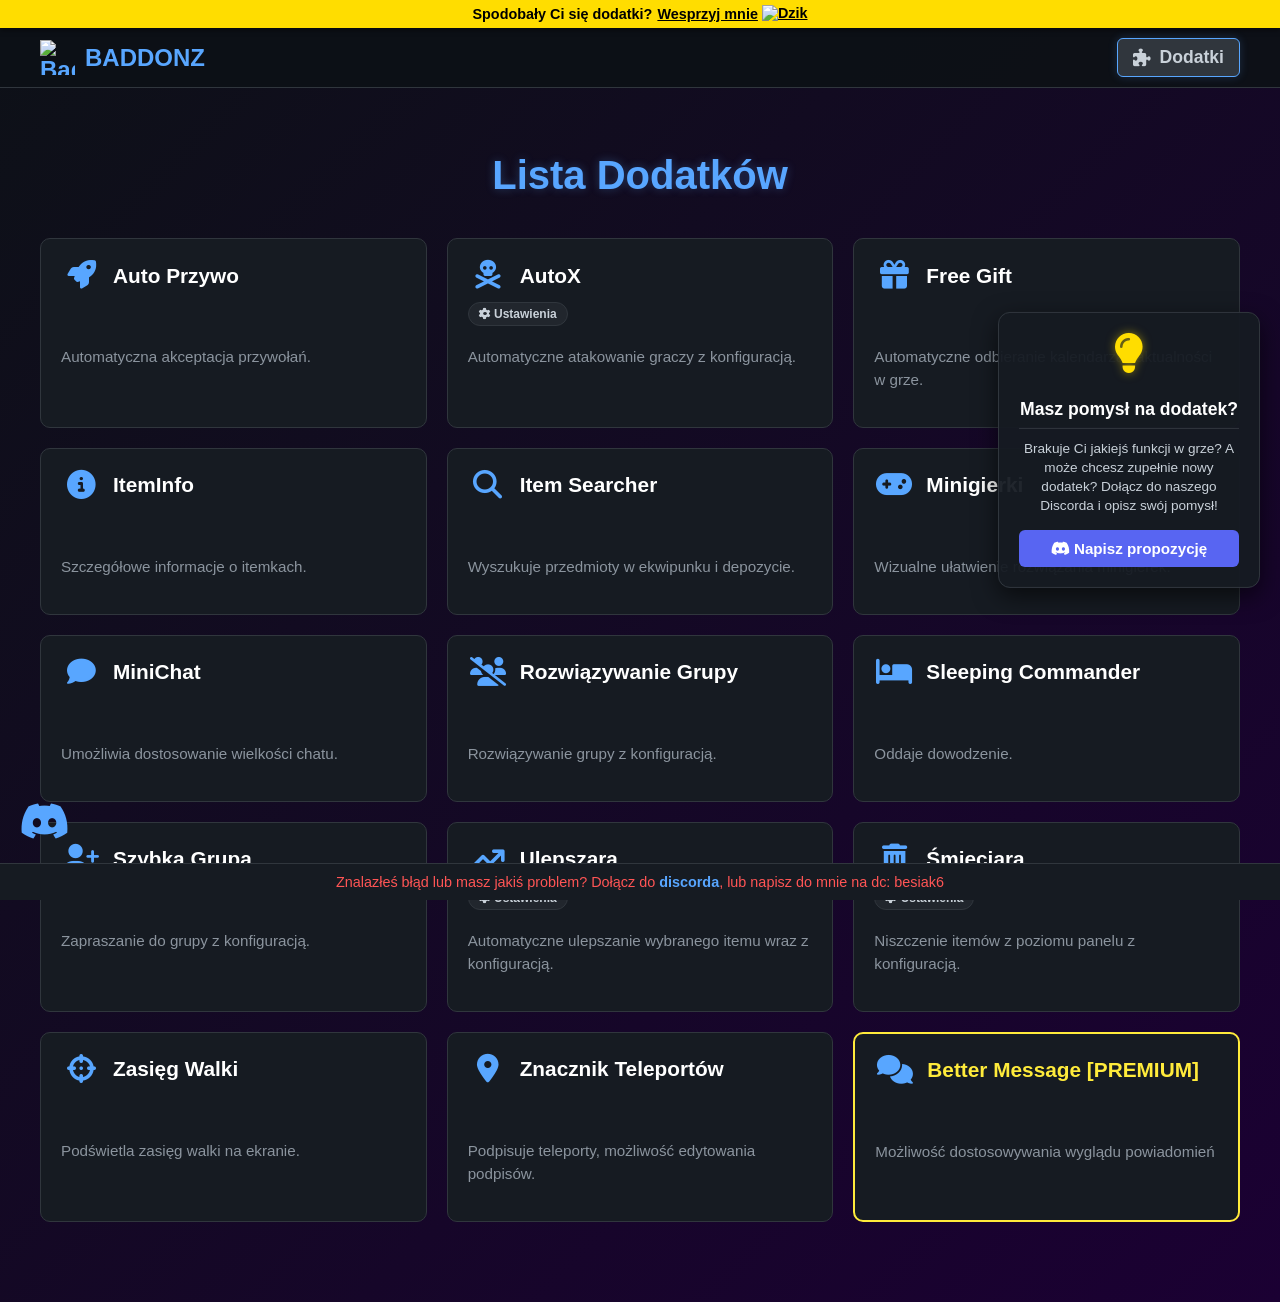
==== dodatki/index.html @ 74418509 "Update index.html" ====
<!DOCTYPE html>
<html lang="pl">
<head>
    <meta charset="UTF-8">
    <meta name="viewport" content="width=device-width, initial-scale=1.0">
    <title>Baddonz - Dodatki</title>
    <link rel="icon" type="image/png" href="https://i.imgur.com/OAtRFEw.png">
    <link rel="stylesheet" href="https://cdnjs.cloudflare.com/ajax/libs/font-awesome/6.5.1/css/all.min.css">
    <style>
        html, body { background: linear-gradient(135deg, #0d1117, #1b0033); color: #c9d1d9; font-family: 'Segoe UI', sans-serif; margin: 0; min-height: 100vh; }
        body { display: flex; flex-direction: column; align-items: center; overflow-x: hidden; position: relative; }

        .top-banner { position: fixed; top: 0; left: 0; width: 100%; background-color: #FFDD00; color: #000; padding: 5px 0; font-weight: bold; font-size: 0.9em; z-index: 1001; text-align: center; box-shadow: 0 2px 5px rgba(0,0,0,0.5); display: flex; justify-content: center; align-items: center; gap: 5px; }
        .top-banner a { color: #000; text-decoration: underline; display: inline-flex; align-items: center; gap: 4px; }
        .top-banner img { height: 18px; width: auto; vertical-align: middle; }

        .footer-banner { position: fixed; bottom: 0; left: 0; width: 100%; background-color: #161b22; color: #ff5555; padding: 10px 0; font-size: 0.9em; z-index: 1001; border-top: 1px solid #30363d; font-weight: 500; text-align: center; }
        .footer-banner a { color: #58a6ff; text-decoration: none; font-weight: bold; }

        .navbar { position: fixed; top: 28px; left: 0; width: 100%; background: rgba(13, 17, 23, 0.95); border-bottom: 1px solid #30363d; display: flex; justify-content: space-between; align-items: center; padding: 10px 40px; box-sizing: border-box; z-index: 1000; }
        .nav-brand { display: flex; align-items: center; gap: 10px; font-size: 1.5em; font-weight: bold; color: #58a6ff; text-decoration: none; transition: 0.2s; }
        .nav-brand:hover { filter: brightness(1.2); }
        .nav-brand img { width: 35px; height: 35px; }

        .nav-links { display: flex; gap: 15px; }
        .nav-links a { color: #c9d1d9; text-decoration: none; font-size: 1.1em; font-weight: 600; display: flex; align-items: center; gap: 8px; background: #30363d; padding: 8px 15px; border-radius: 6px; border: 1px solid #58a6ff; transition: 0.2s; box-shadow: 0 0 10px rgba(88,166,255,0.2); }

        .discord-icon-fixed { position: fixed; bottom: 55px; left: 20px; z-index: 1000; transition: transform 0.2s; color: #58a6ff; font-size: 40px; text-decoration: none; }
        .discord-icon-fixed:hover { transform: scale(1.1); }

        .idea-panel { position: fixed; right: 20px; top: 50%; transform: translateY(-50%); background: rgba(22, 27, 34, 0.95); border: 1px solid #30363d; border-radius: 12px; padding: 20px; width: 220px; text-align: center; box-shadow: 0 8px 24px rgba(0,0,0,0.6); z-index: 999; overflow: visible; }
        .idea-panel h3 { margin: 0 0 10px 0; font-size: 1.1em; color: #fff; border-bottom: 1px solid #30363d; padding-bottom: 8px; }
        .idea-panel p { font-size: 0.85em; color: #c9d1d9; margin: 0 0 15px 0; line-height: 1.4; }
        .idea-panel .dc-btn { display: inline-block; width: 100%; padding: 10px 0; background: #5865F2; color: white; text-decoration: none; border-radius: 6px; font-weight: bold; font-size: 0.95em; transition: 0.2s; }
        .idea-panel .dc-btn:hover { background: #4752C4; }

        .idea-icon-zone { position: relative; height: 60px; margin-bottom: 6px; }

        #lampIcon {
            position: absolute; left: 50%; top: 0; transform: translateX(-50%);
            font-size: 2.5em; color: #FFDD00; text-shadow: 0 0 10px rgba(255, 221, 0, 0.5);
            cursor: grab; z-index: 5; user-select: none; touch-action: none;
        }
        #lampIcon:active { cursor: grabbing; }

        #keyIcon {
            position: absolute; left: 50%; top: 10px; transform: translateX(-50%) scale(0);
            font-size: 1.8em; color: #ffcc66; z-index: 4; user-select: none;
            transition: transform 0.3s ease;
            filter: drop-shadow(0 0 6px rgba(255,204,102,0.6));
        }
        #keyIcon.revealed { transform: translateX(-50%) scale(1); cursor: pointer; }
        #keyIcon.picked { display: none; }

        #cursorKey {
            position: fixed; pointer-events: none; z-index: 99999; font-size: 1.6em; color: #ffcc66;
            display: none; transform: translate(-50%,-50%) rotate(-20deg);
            filter: drop-shadow(0 0 6px rgba(255,204,102,0.8));
        }

        .content { padding: 120px 20px 80px 20px; z-index: 10; width: 100%; max-width: 1200px; text-align: center; }
        .content h2 { color: #58a6ff; font-size: 2.5em; margin-bottom: 40px; text-shadow: 0 0 10px rgba(88, 166, 255, 0.3); }

        .addons-grid { display: grid; grid-template-columns: repeat(auto-fit, minmax(320px, 1fr)); gap: 20px; text-align: left; }
        .addon-box { background: #161b22; border: 1px solid #30363d; border-radius: 10px; padding: 20px; display: flex; flex-direction: column; transition: transform 0.2s, border-color 0.2s; position: relative; }
        .addon-box:hover { transform: translateY(-5px); border-color: #58a6ff; box-shadow: 0 8px 24px rgba(0,0,0,0.4); }

        .addon-header { display: flex; align-items: center; gap: 12px; margin-bottom: 10px; }
        .addon-icon { font-size: 1.8em; color: #58a6ff; width: 40px; text-align: center; }
        .addon-title { margin: 0; color: #fff; font-size: 1.3em; }
        .addon-desc { color: #8b949e; font-size: 0.95em; line-height: 1.5; margin-bottom: 15px; flex-grow: 1; }
        .addon-tags { display: flex; gap: 8px; margin-bottom: 5px; flex-wrap: wrap; min-height: 24px; }
        .tag { background: #21262d; border: 1px solid #30363d; color: #c9d1d9; font-size: 0.75em; padding: 4px 10px; border-radius: 20px; font-weight: bold; }

        /* ---- ItemInfo "sejf" ---- */
        #itemInfoAddon { perspective: 900px; }
        #itemInfoAddon.unlockable .addon-icon { cursor: pointer; }
        #itemInfoAddon .safe-inner {
            position: absolute; inset: 0; background: #05070a; border-radius: 10px;
            display: flex; align-items: center; justify-content: center; flex-direction: column;
            opacity: 0; pointer-events: none; transition: opacity 0.3s;
        }
        #itemInfoAddon.opened .safe-inner { opacity: 1; pointer-events: auto; }
        #itemInfoAddon.opened .addon-header, #itemInfoAddon.opened .addon-desc, #itemInfoAddon.opened .addon-tags { opacity: 0; }
        #itemInfoAddon .safe-door {
            position: absolute; inset: 0; background: #21262d; border-radius: 10px;
            border: 3px solid #444; transform-origin: left center; transition: transform 0.7s ease-in;
            display: flex; align-items: center; justify-content: center; z-index: 3;
            opacity: 0; pointer-events: none;
        }
        #itemInfoAddon.opening .safe-door,
        #itemInfoAddon.opened .safe-door { opacity: 1; pointer-events: auto; }
        #itemInfoAddon.opened .safe-door { transform: rotateY(-110deg); }
        #itemInfoAddon .safe-door i { font-size: 2em; color: #555; }
        #akGun {
            font-size: 3.5em; color: #ffb347; cursor: pointer; text-shadow: 0 0 15px rgba(255,179,71,0.6);
            animation: akFloat 2s ease-in-out infinite;
        }
        #akGun + span { display:block; font-size:0.8em; color:#8b949e; margin-top:6px; }
        @keyframes akFloat { 0%,100%{transform:translateY(0);} 50%{transform:translateY(-6px);} }

        /* ---- CS mode ---- */
        body.cs-mode, body.cs-mode * { cursor: none !important; }
        #crosshair {
            position: fixed; width: 26px; height: 26px; z-index: 999999; pointer-events: none;
            display: none; transform: translate(-50%,-50%);
        }
        #crosshair::before, #crosshair::after {
            content: ""; position: absolute; background: #fff; box-shadow: 0 0 4px #000;
        }
        #crosshair::before { left: 50%; top: 0; bottom: 0; width: 2px; transform: translateX(-50%); }
        #crosshair::after { top: 50%; left: 0; right: 0; height: 2px; transform: translateY(-50%); }

        #gunHud { position: fixed; bottom: -20px; right: 40px; z-index: 999998; display: none; transition: transform 0.06s; }
        #gunHud i { font-size: 8em; color: #333; text-shadow: -3px -3px 0 #111; transform: scaleX(-1) rotate(8deg); }
        #gunHud.recoil { transform: translateY(20px) rotate(-3deg); }

        .csHint {
            position: fixed; top: 90px; left: 50%; transform: translateX(-50%); z-index: 999997;
            background: rgba(0,0,0,0.7); color: #ffcc66; padding: 8px 18px; border-radius: 8px;
            font-size: 0.95em; display: none; text-align:center;
        }

        .bullet-hole {
            position: fixed; width: 14px; height: 14px; border-radius: 50%;
            background: radial-gradient(circle, #000 35%, rgba(0,0,0,0.6) 60%, transparent 75%);
            box-shadow: 0 0 3px rgba(0,0,0,0.8); pointer-events: none; z-index: 998;
            transform: translate(-50%,-50%) rotate(var(--r,0deg));
        }

        .destructible.dmg1 { filter: brightness(0.9); }
        .destructible.dmg2 { filter: brightness(0.75) saturate(0.7); }
        .destructible.dmg3 { filter: brightness(0.55) saturate(0.4); animation: shakeSmall 0.15s; }
        @keyframes shakeSmall { 0%,100%{transform:translate(0,0);} 25%{transform:translate(-2px,1px);} 75%{transform:translate(2px,-1px);} }

        .shard {
            position: fixed; background: #21262d; border: 1px solid #30363d; z-index: 997;
            pointer-events: none; transition: transform 0.6s ease-in, opacity 0.6s ease-in;
        }

        #screenShake { animation: none; }
        @keyframes bigShake {
            0%,100% { transform: translate(0,0); }
            20% { transform: translate(-4px,3px); }
            40% { transform: translate(4px,-3px); }
            60% { transform: translate(-3px,-2px); }
            80% { transform: translate(3px,2px); }
        }
        body.shaking { animation: bigShake 0.2s; }

        #endScreen {
            position: fixed; inset: 0; background: #000; z-index: 9999999;
            display: none; align-items: center; justify-content: center; flex-direction: column;
            text-align: center; padding: 20px; box-sizing: border-box;
        }
        #endScreen img { width: 160px; margin-bottom: 25px; filter: drop-shadow(0 0 20px #ffdd00); }
        #endScreen h1 { color: #fff; font-size: 1.8em; margin: 0 0 20px 0; }
        #endScreen a.supp {
            background: #FFDD00; color: #000; padding: 14px 30px; border-radius: 8px;
            font-weight: bold; text-decoration: none; font-size: 1.1em; transition: 0.2s;
        }
        #endScreen a.supp:hover { transform: scale(1.05); }

        #destroyCounter {
            position: fixed; top: 90px; right: 20px; z-index: 999997; color: #ff5555;
            font-size: 0.85em; background: rgba(0,0,0,0.6); padding: 6px 12px; border-radius: 6px;
            display: none;
        }
    </style>
</head>
<body>
    <div class="top-banner">Spodobały Ci się dodatki? <a href="https://suppi.pl/besiak" target="_blank">Wesprzyj mnie <img src="https://i.imgur.com/syTg29C.png" alt="Dzik"></a></div>

    <nav class="navbar destructible" data-hp="4">
        <a href="/" class="nav-brand"><img src="https://i.imgur.com/OAtRFEw.png" alt="Baddonz Logo">BADDONZ</a>
        <div class="nav-links"><a href="/dodatki"><i class="fas fa-puzzle-piece"></i> Dodatki</a></div>
    </nav>

    <div class="content">
        <h2>Lista Dodatków</h2>
        <div class="addons-grid" id="addons-container">
            <div class="addon-box destructible" data-hp="4"><div class="addon-header"><div class="addon-icon"><i class="fas fa-rocket"></i></div><h3 class="addon-title">Auto Przywo</h3></div><div class="addon-tags"></div><p class="addon-desc">Automatyczna akceptacja przywołań.</p></div>
            <div class="addon-box destructible" data-hp="4"><div class="addon-header"><div class="addon-icon"><i class="fas fa-skull-crossbones"></i></div><h3 class="addon-title">AutoX</h3></div><div class="addon-tags"><span class="tag"><i class="fas fa-cog"></i> Ustawienia</span></div><p class="addon-desc">Automatyczne atakowanie graczy z konfiguracją.</p></div>
            <div class="addon-box destructible" data-hp="4"><div class="addon-header"><div class="addon-icon"><i class="fas fa-gift"></i></div><h3 class="addon-title">Free Gift</h3></div><div class="addon-tags"></div><p class="addon-desc">Automatyczne odbieranie kalendarza i aktualności w grze.</p></div>

            <div class="addon-box destructible" id="itemInfoAddon" data-hp="4">
                <div class="addon-header"><div class="addon-icon"><i class="fas fa-circle-info"></i></div><h3 class="addon-title">ItemInfo</h3></div>
                <div class="addon-tags"></div>
                <p class="addon-desc">Szczegółowe informacje o itemkach.</p>
                <div class="safe-door"><i class="fas fa-lock"></i></div>
                <div class="safe-inner">
                    <i class="fas fa-gun" id="akGun"></i>
                    <span>Kliknij, aby wziąć AK-47</span>
                </div>
            </div>

            <div class="addon-box destructible" data-hp="4"><div class="addon-header"><div class="addon-icon"><i class="fas fa-search"></i></div><h3 class="addon-title">Item Searcher</h3></div><div class="addon-tags"></div><p class="addon-desc">Wyszukuje przedmioty w ekwipunku i depozycie.</p></div>
            <div class="addon-box destructible" data-hp="4"><div class="addon-header"><div class="addon-icon"><i class="fas fa-gamepad"></i></div><h3 class="addon-title">Minigierki</h3></div><div class="addon-tags"></div><p class="addon-desc">Wizualne ułatwienie rozwiązania minigierek.</p></div>
            <div class="addon-box destructible" data-hp="4"><div class="addon-header"><div class="addon-icon"><i class="fas fa-comment"></i></div><h3 class="addon-title">MiniChat</h3></div><div class="addon-tags"></div><p class="addon-desc">Umożliwia dostosowanie wielkości chatu.</p></div>
            <div class="addon-box destructible" data-hp="4"><div class="addon-header"><div class="addon-icon"><i class="fas fa-users-slash"></i></div><h3 class="addon-title">Rozwiązywanie Grupy</h3></div><div class="addon-tags"></div><p class="addon-desc">Rozwiązywanie grupy z konfiguracją.</p></div>
            <div class="addon-box destructible" data-hp="4"><div class="addon-header"><div class="addon-icon"><i class="fas fa-bed"></i></div><h3 class="addon-title">Sleeping Commander</h3></div><div class="addon-tags"></div><p class="addon-desc">Oddaje dowodzenie.</p></div>
            <div class="addon-box destructible" data-hp="4"><div class="addon-header"><div class="addon-icon"><i class="fas fa-user-plus"></i></div><h3 class="addon-title">Szybka Grupa</h3></div><div class="addon-tags"></div><p class="addon-desc">Zapraszanie do grupy z konfiguracją.</p></div>
            <div class="addon-box destructible" data-hp="4"><div class="addon-header"><div class="addon-icon"><i class="fas fa-arrow-trend-up"></i></div><h3 class="addon-title">Ulepszara</h3></div><div class="addon-tags"><span class="tag"><i class="fas fa-cog"></i> Ustawienia</span></div><p class="addon-desc">Automatyczne ulepszanie wybranego itemu wraz z konfiguracją.</p></div>
            <div class="addon-box destructible" data-hp="4"><div class="addon-header"><div class="addon-icon"><i class="fas fa-trash-can"></i></div><h3 class="addon-title">Śmieciara</h3></div><div class="addon-tags"><span class="tag"><i class="fas fa-cog"></i> Ustawienia</span></div><p class="addon-desc">Niszczenie itemów z poziomu panelu z konfiguracją.</p></div>
            <div class="addon-box destructible" data-hp="4"><div class="addon-header"><div class="addon-icon"><i class="fas fa-crosshairs"></i></div><h3 class="addon-title">Zasięg Walki</h3></div><div class="addon-tags"></div><p class="addon-desc">Podświetla zasięg walki na ekranie.</p></div>
            <div class="addon-box destructible" data-hp="4"><div class="addon-header"><div class="addon-icon"><i class="fas fa-map-marker-alt"></i></div><h3 class="addon-title">Znacznik Teleportów</h3></div><div class="addon-tags"></div><p class="addon-desc">Podpisuje teleporty, możliwość edytowania podpisów.</p></div>
            <div class="addon-box destructible" data-hp="4" style="border: 2px solid #ffeb3b;">
                <div class="addon-header">
                    <div class="addon-icon"><i class="fas fa-comments"></i></div>
                    <h3 class="addon-title" style="color: #ffeb3b;">Better Message [PREMIUM]</h3>
                </div>
                <div class="addon-tags"></div>
                <p class="addon-desc">Możliwość dostosowywania wyglądu powiadomień</p>
            </div>
        </div>
    </div>

    <div class="idea-panel destructible" data-hp="5">
        <div class="idea-icon-zone">
            <i class="fa-solid fa-lightbulb" id="lampIcon"></i>
            <i class="fa-solid fa-key" id="keyIcon"></i>
        </div>
        <h3>Masz pomysł na dodatek?</h3>
        <p>Brakuje Ci jakiejś funkcji w grze? A może chcesz zupełnie nowy dodatek? Dołącz do naszego Discorda i opisz swój pomysł!</p>
        <a href="https://discord.gg/rJeNVHr49f" target="_blank" class="dc-btn"><i class="fab fa-discord"></i> Napisz propozycję</a>
    </div>

    <a href="https://discord.gg/rJeNVHr49f" target="_blank" class="discord-icon-fixed destructible" data-hp="2"><i class="fab fa-discord"></i></a>
    <div class="footer-banner destructible" data-hp="4">Znalazłeś błąd lub masz jakiś problem? Dołącz do <a href="https://discord.gg/rJeNVHr49f" target="_blank">discorda</a>, lub napisz do mnie na dc: besiak6</div>

    <i class="fas fa-key" id="cursorKey"></i>
    <div id="crosshair"></div>
    <div id="gunHud"><i class="fas fa-gun"></i></div>
    <div class="csHint" id="csHint">Strzelaj klikając LPM. Zniszcz całą stronę.</div>
    <div id="destroyCounter">Zniszczono: 0 / 0</div>

    <div id="endScreen">
        <img src="https://i.imgur.com/syTg29C.png" alt="Dzik">
        <h1>Mam nadzieje ze się fajnie bawiłeś :)</h1>
        <a class="supp" href="https://suppi.pl/besiak" target="_blank">Możesz wesprzeć mnie tutaj</a>
    </div>

<script>
(function(){
    "use strict";

    /* ---------------- LAMPKA (przeciąganie w obrębie panelu) ---------------- */
    const lamp = document.getElementById('lampIcon');
    const key = document.getElementById('keyIcon');
    const zone = lamp.parentElement; // .idea-icon-zone
    let dragging = false, moved = false;

    function zoneBounds(){ return zone.getBoundingClientRect(); }

    function setLampPos(x, y){
        const b = zoneBounds();
        const half = 20;
        x = Math.max(half, Math.min(b.width - half, x));
        y = Math.max(half, Math.min(b.height - half, y));
        lamp.style.left = x + 'px';
        lamp.style.top = y + 'px';
        lamp.style.transform = 'translate(-50%,-50%)';
    }

    lamp.addEventListener('pointerdown', (e) => {
        dragging = true; moved = false;
        lamp.setPointerCapture(e.pointerId);
    });
    lamp.addEventListener('pointermove', (e) => {
        if(!dragging) return;
        moved = true;
        const b = zoneBounds();
        setLampPos(e.clientX - b.left, e.clientY - b.top);
        if(!key.classList.contains('revealed')){
            key.classList.add('revealed');
        }
    });
    lamp.addEventListener('pointerup', (e) => { dragging = false; });
    lamp.addEventListener('pointercancel', () => { dragging = false; });

    let hasKey = false;
    key.addEventListener('click', (e) => {
        if(!key.classList.contains('revealed') || hasKey) return;
        hasKey = true;
        key.classList.add('picked');
        document.getElementById('cursorKey').style.display = 'block';
        e.stopPropagation();
    });

    document.addEventListener('pointermove', (e) => {
        if(hasKey){
            const ck = document.getElementById('cursorKey');
            ck.style.left = e.clientX + 'px';
            ck.style.top = e.clientY + 'px';
        }
    });

    /* ---------------- SEJF ITEM INFO ---------------- */
    const itemInfo = document.getElementById('itemInfoAddon');
    itemInfo.classList.add('unlockable');
    let safeOpened = false;

    itemInfo.querySelector('.addon-icon').addEventListener('click', () => {
        if(!hasKey || safeOpened) return;
        safeOpened = true;
        hasKey = false;
        document.getElementById('cursorKey').style.display = 'none';
        itemInfo.classList.add('opening');
        setTimeout(() => { itemInfo.classList.add('opened'); }, 150);
    });

    document.getElementById('akGun').addEventListener('click', (e) => {
        e.stopPropagation();
        enterCsMode();
    });

    /* ---------------- TRYB CS ---------------- */
    const crosshair = document.getElementById('crosshair');
    const gunHud = document.getElementById('gunHud');
    const csHint = document.getElementById('csHint');
    const destroyCounter = document.getElementById('destroyCounter');
    let csActive = false;

    let destructibles = Array.from(document.querySelectorAll('.destructible'));
    let totalCount = destructibles.length;
    let destroyedCount = 0;

    function enterCsMode(){
        if(csActive) return;
        csActive = true;
        document.body.classList.add('cs-mode');
        crosshair.style.display = 'block';
        gunHud.style.display = 'block';
        csHint.style.display = 'block';
        destroyCounter.style.display = 'block';
        updateCounter();
        setTimeout(() => { csHint.style.display = 'none'; }, 4000);
    }

    function updateCounter(){
        destroyCounter.textContent = 'Zniszczono: ' + destroyedCount + ' / ' + totalCount;
    }

    document.addEventListener('pointermove', (e) => {
        if(!csActive) return;
        crosshair.style.left = e.clientX + 'px';
        crosshair.style.top = e.clientY + 'px';
    });

    /* Web Audio - syntezowany odgłos strzału (bez zewnętrznych plików) */
    let actx = null;
    function getCtx(){
        if(!actx) actx = new (window.AudioContext || window.webkitAudioContext)();
        return actx;
    }
    function playGunshot(){
        try{
            const ctx = getCtx();
            const bufferSize = ctx.sampleRate * 0.15;
            const buffer = ctx.createBuffer(1, bufferSize, ctx.sampleRate);
            const data = buffer.getChannelData(0);
            for(let i=0;i<bufferSize;i++){
                const decay = Math.pow(1 - i/bufferSize, 3);
                data[i] = (Math.random()*2 - 1) * decay;
            }
            const noise = ctx.createBufferSource();
            noise.buffer = buffer;
            const bp = ctx.createBiquadFilter();
            bp.type = 'bandpass';
            bp.frequency.value = 1200;
            bp.Q.value = 0.7;
            const gain = ctx.createGain();
            gain.gain.setValueAtTime(1, ctx.currentTime);
            gain.gain.exponentialRampToValueAtTime(0.01, ctx.currentTime + 0.15);
            noise.connect(bp).connect(gain).connect(ctx.destination);
            noise.start();

            const click = ctx.createOscillator();
            click.type = 'square';
            click.frequency.value = 90;
            const cg = ctx.createGain();
            cg.gain.setValueAtTime(0.6, ctx.currentTime);
            cg.gain.exponentialRampToValueAtTime(0.001, ctx.currentTime + 0.05);
            click.connect(cg).connect(ctx.destination);
            click.start();
            click.stop(ctx.currentTime + 0.05);
        }catch(err){ /* audio niedostępne - ignorujemy */ }
    }

    function spawnBulletHole(x, y){
        const hole = document.createElement('div');
        hole.className = 'bullet-hole';
        hole.style.left = x + 'px';
        hole.style.top = y + 'px';
        hole.style.setProperty('--r', (Math.random()*360) + 'deg');
        document.body.appendChild(hole);
    }

    function shatterElement(el){
        const rect = el.getBoundingClientRect();
        const cols = 3, rows = 2;
        const w = rect.width / cols, h = rect.height / rows;
        for(let r=0; r<rows; r++){
            for(let c=0; c<cols; c++){
                const shard = document.createElement('div');
                shard.className = 'shard';
                shard.style.left = (rect.left + c*w) + 'px';
                shard.style.top = (rect.top + r*h) + 'px';
                shard.style.width = w + 'px';
                shard.style.height = h + 'px';
                document.body.appendChild(shard);
                requestAnimationFrame(() => {
                    const dx = (c - (cols-1)/2) * 120 + (Math.random()*60-30);
                    const dy = (r - (rows-1)/2) * 100 + 150 + Math.random()*80;
                    const rot = (Math.random()*360 - 180);
                    shard.style.transform = `translate(${dx}px, ${dy}px) rotate(${rot}deg)`;
                    shard.style.opacity = '0';
                });
                setTimeout(() => shard.remove(), 700);
            }
        }
        el.style.visibility = 'hidden';
        el.style.pointerEvents = 'none';
    }

    function hitDestructible(el){
        if(el.dataset.destroyed === '1') return;
        let hp = parseInt(el.dataset.hp || '4', 10) - 1;
        el.dataset.hp = hp;
        el.classList.remove('dmg1','dmg2','dmg3');
        if(hp <= 0){
            el.dataset.destroyed = '1';
            destroyedCount++;
            updateCounter();
            shatterElement(el);
            checkEnd();
        } else if(hp === 1){
            el.classList.add('dmg3');
        } else if(hp === 2){
            el.classList.add('dmg2');
        } else {
            el.classList.add('dmg1');
        }
    }

    function checkEnd(){
        if(destroyedCount >= totalCount){
            setTimeout(triggerEnd, 500);
        }
    }

    function triggerEnd(){
        csActive = false;
        document.body.classList.remove('cs-mode');
        crosshair.style.display = 'none';
        gunHud.style.display = 'none';
        destroyCounter.style.display = 'none';
        document.querySelectorAll('.bullet-hole').forEach(h => h.remove());
        document.getElementById('endScreen').style.display = 'flex';
    }

    document.addEventListener('click', (e) => {
        if(!csActive) return;
        playGunshot();
        spawnBulletHole(e.clientX, e.clientY);

        gunHud.classList.add('recoil');
        setTimeout(() => gunHud.classList.remove('recoil'), 90);

        document.body.classList.add('shaking');
        setTimeout(() => document.body.classList.remove('shaking'), 200);

        const target = document.elementFromPoint(e.clientX, e.clientY);
        if(target){
            const destructible = target.closest('.destructible');
            if(destructible) hitDestructible(destructible);
        }
    });

})();
</script>
</body>
</html>
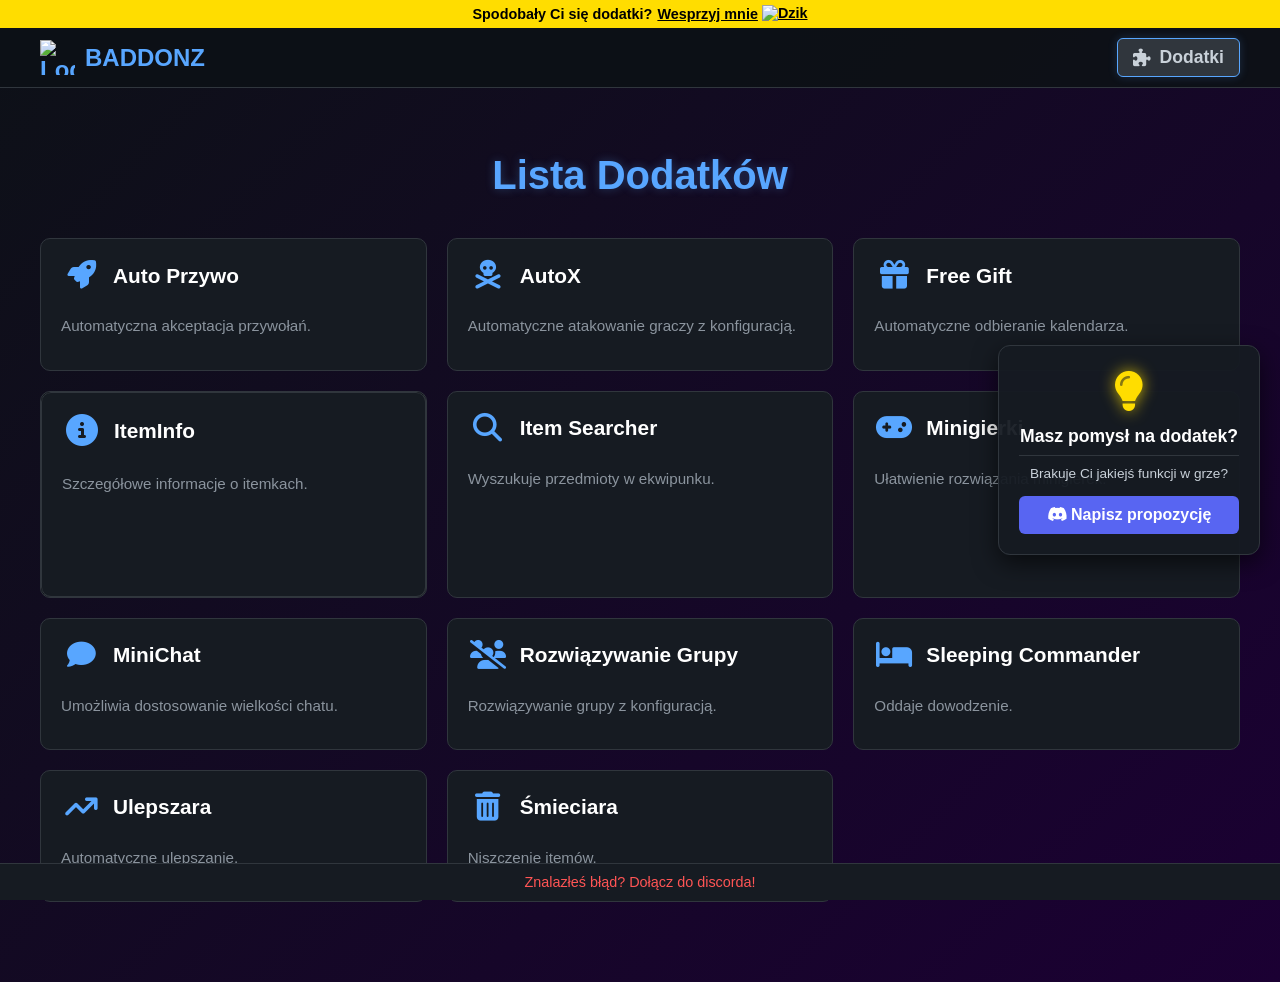
==== commit 1a99d854: "Update index.html" ====
--- a/dodatki/index.html
+++ b/dodatki/index.html
@@ -7,477 +7,508 @@
     <link rel="icon" type="image/png" href="https://i.imgur.com/OAtRFEw.png">
     <link rel="stylesheet" href="https://cdnjs.cloudflare.com/ajax/libs/font-awesome/6.5.1/css/all.min.css">
     <style>
-        html, body { background: linear-gradient(135deg, #0d1117, #1b0033); color: #c9d1d9; font-family: 'Segoe UI', sans-serif; margin: 0; min-height: 100vh; }
-        body { display: flex; flex-direction: column; align-items: center; overflow-x: hidden; position: relative; }
-
-        .top-banner { position: fixed; top: 0; left: 0; width: 100%; background-color: #FFDD00; color: #000; padding: 5px 0; font-weight: bold; font-size: 0.9em; z-index: 1001; text-align: center; box-shadow: 0 2px 5px rgba(0,0,0,0.5); display: flex; justify-content: center; align-items: center; gap: 5px; }
+        /* === TWÓJ ORYGINALNY CSS (UI) === */
+        body { background: linear-gradient(135deg, #0d1117, #1b0033); color: #c9d1d9; font-family: 'Segoe UI', sans-serif; margin: 0; display: flex; flex-direction: column; align-items: center; min-height: 100vh; overflow-x: hidden; user-select: none; }
+        .top-banner { position: fixed; top: 0; left: 0; width: 100%; background-color: #FFDD00; color: #000; padding: 5px 0; font-weight: bold; font-size: 0.9em; z-index: 1001; text-align: center; display: flex; justify-content: center; align-items: center; gap: 5px; }
         .top-banner a { color: #000; text-decoration: underline; display: inline-flex; align-items: center; gap: 4px; }
         .top-banner img { height: 18px; width: auto; vertical-align: middle; }
-
         .footer-banner { position: fixed; bottom: 0; left: 0; width: 100%; background-color: #161b22; color: #ff5555; padding: 10px 0; font-size: 0.9em; z-index: 1001; border-top: 1px solid #30363d; font-weight: 500; text-align: center; }
         .footer-banner a { color: #58a6ff; text-decoration: none; font-weight: bold; }
-
         .navbar { position: fixed; top: 28px; left: 0; width: 100%; background: rgba(13, 17, 23, 0.95); border-bottom: 1px solid #30363d; display: flex; justify-content: space-between; align-items: center; padding: 10px 40px; box-sizing: border-box; z-index: 1000; }
         .nav-brand { display: flex; align-items: center; gap: 10px; font-size: 1.5em; font-weight: bold; color: #58a6ff; text-decoration: none; transition: 0.2s; }
-        .nav-brand:hover { filter: brightness(1.2); }
         .nav-brand img { width: 35px; height: 35px; }
-
         .nav-links { display: flex; gap: 15px; }
-        .nav-links a { color: #c9d1d9; text-decoration: none; font-size: 1.1em; font-weight: 600; display: flex; align-items: center; gap: 8px; background: #30363d; padding: 8px 15px; border-radius: 6px; border: 1px solid #58a6ff; transition: 0.2s; box-shadow: 0 0 10px rgba(88,166,255,0.2); }
-
+        .nav-links a { color: #c9d1d9; text-decoration: none; font-size: 1.1em; font-weight: 600; display: flex; align-items: center; gap: 8px; background: #30363d; padding: 8px 15px; border-radius: 6px; border: 1px solid #58a6ff; box-shadow: 0 0 10px rgba(88,166,255,0.2); }
         .discord-icon-fixed { position: fixed; bottom: 55px; left: 20px; z-index: 1000; transition: transform 0.2s; color: #58a6ff; font-size: 40px; text-decoration: none; }
-        .discord-icon-fixed:hover { transform: scale(1.1); }
-
-        .idea-panel { position: fixed; right: 20px; top: 50%; transform: translateY(-50%); background: rgba(22, 27, 34, 0.95); border: 1px solid #30363d; border-radius: 12px; padding: 20px; width: 220px; text-align: center; box-shadow: 0 8px 24px rgba(0,0,0,0.6); z-index: 999; overflow: visible; }
+        .idea-panel { position: fixed; right: 20px; top: 50%; transform: translateY(-50%); background: rgba(22, 27, 34, 0.95); border: 1px solid #30363d; border-radius: 12px; padding: 20px; width: 220px; text-align: center; box-shadow: 0 8px 24px rgba(0,0,0,0.6); z-index: 999; }
         .idea-panel h3 { margin: 0 0 10px 0; font-size: 1.1em; color: #fff; border-bottom: 1px solid #30363d; padding-bottom: 8px; }
-        .idea-panel p { font-size: 0.85em; color: #c9d1d9; margin: 0 0 15px 0; line-height: 1.4; }
-        .idea-panel .dc-btn { display: inline-block; width: 100%; padding: 10px 0; background: #5865F2; color: white; text-decoration: none; border-radius: 6px; font-weight: bold; font-size: 0.95em; transition: 0.2s; }
-        .idea-panel .dc-btn:hover { background: #4752C4; }
-
-        .idea-icon-zone { position: relative; height: 60px; margin-bottom: 6px; }
-
-        #lampIcon {
-            position: absolute; left: 50%; top: 0; transform: translateX(-50%);
-            font-size: 2.5em; color: #FFDD00; text-shadow: 0 0 10px rgba(255, 221, 0, 0.5);
-            cursor: grab; z-index: 5; user-select: none; touch-action: none;
-        }
-        #lampIcon:active { cursor: grabbing; }
-
-        #keyIcon {
-            position: absolute; left: 50%; top: 10px; transform: translateX(-50%) scale(0);
-            font-size: 1.8em; color: #ffcc66; z-index: 4; user-select: none;
-            transition: transform 0.3s ease;
-            filter: drop-shadow(0 0 6px rgba(255,204,102,0.6));
-        }
-        #keyIcon.revealed { transform: translateX(-50%) scale(1); cursor: pointer; }
-        #keyIcon.picked { display: none; }
-
-        #cursorKey {
-            position: fixed; pointer-events: none; z-index: 99999; font-size: 1.6em; color: #ffcc66;
-            display: none; transform: translate(-50%,-50%) rotate(-20deg);
-            filter: drop-shadow(0 0 6px rgba(255,204,102,0.8));
-        }
-
-        .content { padding: 120px 20px 80px 20px; z-index: 10; width: 100%; max-width: 1200px; text-align: center; }
+        .idea-panel p { font-size: 0.85em; color: #c9d1d9; margin: 0 0 15px 0; }
+        .idea-panel .dc-btn { display: inline-block; width: 100%; padding: 10px 0; background: #5865F2; color: white; text-decoration: none; border-radius: 6px; font-weight: bold; }
+        .content { padding: 120px 20px 80px 20px; z-index: 10; width: 100%; max-width: 1200px; text-align: center; transition: transform 0.05s; }
         .content h2 { color: #58a6ff; font-size: 2.5em; margin-bottom: 40px; text-shadow: 0 0 10px rgba(88, 166, 255, 0.3); }
-
         .addons-grid { display: grid; grid-template-columns: repeat(auto-fit, minmax(320px, 1fr)); gap: 20px; text-align: left; }
-        .addon-box { background: #161b22; border: 1px solid #30363d; border-radius: 10px; padding: 20px; display: flex; flex-direction: column; transition: transform 0.2s, border-color 0.2s; position: relative; }
-        .addon-box:hover { transform: translateY(-5px); border-color: #58a6ff; box-shadow: 0 8px 24px rgba(0,0,0,0.4); }
-
-        .addon-header { display: flex; align-items: center; gap: 12px; margin-bottom: 10px; }
-        .addon-icon { font-size: 1.8em; color: #58a6ff; width: 40px; text-align: center; }
-        .addon-title { margin: 0; color: #fff; font-size: 1.3em; }
-        .addon-desc { color: #8b949e; font-size: 0.95em; line-height: 1.5; margin-bottom: 15px; flex-grow: 1; }
-        .addon-tags { display: flex; gap: 8px; margin-bottom: 5px; flex-wrap: wrap; min-height: 24px; }
+        .addon-box { background: #161b22; border: 1px solid #30363d; border-radius: 10px; padding: 20px; display: flex; flex-direction: column; position: relative; transition: all 0.2s; overflow: hidden; }
+        .addon-header { display: flex; align-items: center; gap: 12px; margin-bottom: 10px; pointer-events: none; }
+        .addon-icon { font-size: 1.8em; color: #58a6ff; width: 40px; text-align: center; pointer-events: auto; }
+        .addon-title { margin: 0; color: #fff; font-size: 1.3em; pointer-events: none;}
+        .addon-desc { color: #8b949e; font-size: 0.95em; flex-grow: 1; pointer-events: none;}
+        .addon-tags { display: flex; gap: 8px; margin-bottom: 5px; min-height: 24px; pointer-events: none;}
         .tag { background: #21262d; border: 1px solid #30363d; color: #c9d1d9; font-size: 0.75em; padding: 4px 10px; border-radius: 20px; font-weight: bold; }
 
-        /* ---- ItemInfo "sejf" ---- */
-        #itemInfoAddon { perspective: 900px; }
-        #itemInfoAddon.unlockable .addon-icon { cursor: pointer; }
-        #itemInfoAddon .safe-inner {
-            position: absolute; inset: 0; background: #05070a; border-radius: 10px;
-            display: flex; align-items: center; justify-content: center; flex-direction: column;
-            opacity: 0; pointer-events: none; transition: opacity 0.3s;
-        }
-        #itemInfoAddon.opened .safe-inner { opacity: 1; pointer-events: auto; }
-        #itemInfoAddon.opened .addon-header, #itemInfoAddon.opened .addon-desc, #itemInfoAddon.opened .addon-tags { opacity: 0; }
-        #itemInfoAddon .safe-door {
-            position: absolute; inset: 0; background: #21262d; border-radius: 10px;
-            border: 3px solid #444; transform-origin: left center; transition: transform 0.7s ease-in;
-            display: flex; align-items: center; justify-content: center; z-index: 3;
-            opacity: 0; pointer-events: none;
-        }
-        #itemInfoAddon.opening .safe-door,
-        #itemInfoAddon.opened .safe-door { opacity: 1; pointer-events: auto; }
-        #itemInfoAddon.opened .safe-door { transform: rotateY(-110deg); }
-        #itemInfoAddon .safe-door i { font-size: 2em; color: #555; }
-        #akGun {
-            font-size: 3.5em; color: #ffb347; cursor: pointer; text-shadow: 0 0 15px rgba(255,179,71,0.6);
-            animation: akFloat 2s ease-in-out infinite;
-        }
-        #akGun + span { display:block; font-size:0.8em; color:#8b949e; margin-top:6px; }
-        @keyframes akFloat { 0%,100%{transform:translateY(0);} 50%{transform:translateY(-6px);} }
-
-        /* ---- CS mode ---- */
-        body.cs-mode, body.cs-mode * { cursor: none !important; }
-        #crosshair {
-            position: fixed; width: 26px; height: 26px; z-index: 999999; pointer-events: none;
-            display: none; transform: translate(-50%,-50%);
-        }
-        #crosshair::before, #crosshair::after {
-            content: ""; position: absolute; background: #fff; box-shadow: 0 0 4px #000;
-        }
-        #crosshair::before { left: 50%; top: 0; bottom: 0; width: 2px; transform: translateX(-50%); }
-        #crosshair::after { top: 50%; left: 0; right: 0; height: 2px; transform: translateY(-50%); }
-
-        #gunHud { position: fixed; bottom: -20px; right: 40px; z-index: 999998; display: none; transition: transform 0.06s; }
-        #gunHud i { font-size: 8em; color: #333; text-shadow: -3px -3px 0 #111; transform: scaleX(-1) rotate(8deg); }
-        #gunHud.recoil { transform: translateY(20px) rotate(-3deg); }
-
-        .csHint {
-            position: fixed; top: 90px; left: 50%; transform: translateX(-50%); z-index: 999997;
-            background: rgba(0,0,0,0.7); color: #ffcc66; padding: 8px 18px; border-radius: 8px;
-            font-size: 0.95em; display: none; text-align:center;
-        }
-
-        .bullet-hole {
-            position: fixed; width: 14px; height: 14px; border-radius: 50%;
-            background: radial-gradient(circle, #000 35%, rgba(0,0,0,0.6) 60%, transparent 75%);
-            box-shadow: 0 0 3px rgba(0,0,0,0.8); pointer-events: none; z-index: 998;
-            transform: translate(-50%,-50%) rotate(var(--r,0deg));
-        }
-
-        .destructible.dmg1 { filter: brightness(0.9); }
-        .destructible.dmg2 { filter: brightness(0.75) saturate(0.7); }
-        .destructible.dmg3 { filter: brightness(0.55) saturate(0.4); animation: shakeSmall 0.15s; }
-        @keyframes shakeSmall { 0%,100%{transform:translate(0,0);} 25%{transform:translate(-2px,1px);} 75%{transform:translate(2px,-1px);} }
-
-        .shard {
-            position: fixed; background: #21262d; border: 1px solid #30363d; z-index: 997;
-            pointer-events: none; transition: transform 0.6s ease-in, opacity 0.6s ease-in;
-        }
-
-        #screenShake { animation: none; }
-        @keyframes bigShake {
-            0%,100% { transform: translate(0,0); }
-            20% { transform: translate(-4px,3px); }
-            40% { transform: translate(4px,-3px); }
-            60% { transform: translate(-3px,-2px); }
-            80% { transform: translate(3px,2px); }
-        }
-        body.shaking { animation: bigShake 0.2s; }
-
-        #endScreen {
-            position: fixed; inset: 0; background: #000; z-index: 9999999;
-            display: none; align-items: center; justify-content: center; flex-direction: column;
-            text-align: center; padding: 20px; box-sizing: border-box;
-        }
-        #endScreen img { width: 160px; margin-bottom: 25px; filter: drop-shadow(0 0 20px #ffdd00); }
-        #endScreen h1 { color: #fff; font-size: 1.8em; margin: 0 0 20px 0; }
-        #endScreen a.supp {
-            background: #FFDD00; color: #000; padding: 14px 30px; border-radius: 8px;
-            font-weight: bold; text-decoration: none; font-size: 1.1em; transition: 0.2s;
-        }
-        #endScreen a.supp:hover { transform: scale(1.05); }
-
-        #destroyCounter {
-            position: fixed; top: 90px; right: 20px; z-index: 999997; color: #ff5555;
-            font-size: 0.85em; background: rgba(0,0,0,0.6); padding: 6px 12px; border-radius: 6px;
-            display: none;
-        }
+        /* === EASTER EGG: ROZPOCZĘCIE === */
+        .idea-icon-container { position: relative; height: 50px; margin-bottom: 10px; display: flex; justify-content: center; align-items: center; }
+        #hidden-key { position: absolute; font-size: 2em; color: #d4af37; opacity: 0; transform: scale(0.5); transition: 0.3s; cursor: pointer; }
+        #hidden-key.revealed { opacity: 1; transform: scale(1); z-index: 50; }
+        #draggable-lightbulb { font-size: 2.5em; color: #FFDD00; cursor: grab; position: relative; z-index: 100; text-shadow: 0 0 15px rgba(255, 221, 0, 0.8); }
+        #draggable-lightbulb:active { cursor: grabbing; }
+        #cursor-key { position: fixed; font-size: 2em; color: #d4af37; pointer-events: none; z-index: 9999; display: none; transform: translate(-20%, -20%) rotate(-45deg); filter: drop-shadow(2px 4px 6px black); }
+
+        /* SEJF I BROŃ W ŚRODKU (SVG) */
+        #item-info-box { perspective: 1000px; transform-style: preserve-3d; }
+        .vault-door { background: #161b22; border: 1px solid #30363d; border-radius: 10px; padding: 20px; position: absolute; top: 0; left: 0; width: 100%; height: 100%; box-sizing: border-box; transform-origin: left; transition: transform 1.5s cubic-bezier(0.25, 0.1, 0.25, 1); z-index: 2; display: flex; flex-direction: column; }
+        .vault-interior { background: #000; border: 2px inset #444; border-radius: 10px; position: absolute; top: 0; left: 0; width: 100%; height: 100%; box-sizing: border-box; z-index: 1; display: flex; justify-content: center; align-items: center; box-shadow: inset 0 0 30px #222; }
+        .vault-unlocked .vault-door { transform: rotateY(-115deg); box-shadow: 20px 0 30px rgba(0,0,0,0.8); }
+        #lock-icon { cursor: pointer; transition: 0.2s; position: relative; z-index: 10; font-size: 2em; }
+        #lock-icon:hover { transform: scale(1.2); color: #FFDD00; text-shadow: 0 0 10px #FFDD00; }
+        
+        #secret-ak47-svg { width: 80%; max-width: 200px; cursor: pointer; filter: drop-shadow(0 0 10px #ff5555); transition: 0.3s; animation: floatWeapon 2s infinite ease-in-out; }
+        #secret-ak47-svg:hover { transform: scale(1.1); filter: drop-shadow(0 0 20px #ff5555) drop-shadow(0 0 40px #ffaa00); }
+        @keyframes floatWeapon { 0%, 100% { transform: translateY(0); } 50% { transform: translateY(-10px); } }
+
+        /* === TRYB FPS CS:GO === */
+        body.fps-active { cursor: none !important; overflow: hidden; }
+        body.fps-active * { cursor: none !important; }
+        body.fps-active.shaking .content { transform: translate(calc(var(--shake-x) * 1px), calc(var(--shake-y) * 1px)); }
+
+        #fps-ui { position: fixed; top: 0; left: 0; width: 100vw; height: 100vh; pointer-events: none; z-index: 9000; display: none; }
+        
+        /* Celownik (Dynamic Crosshair) */
+        #crosshair { position: fixed; top: 50%; left: 50%; transform: translate(-50%, -50%); pointer-events: none; transition: 0.05s; }
+        .ch-line { position: absolute; background: #00ff00; }
+        .ch-line.top { top: -15px; left: -1px; width: 2px; height: 10px; }
+        .ch-line.bottom { top: 5px; left: -1px; width: 2px; height: 10px; }
+        .ch-line.left { top: -1px; left: -15px; width: 10px; height: 2px; }
+        .ch-line.right { top: -1px; left: 5px; width: 10px; height: 2px; }
+        .shooting #crosshair { transform: translate(-50%, -50%) scale(1.8); opacity: 0.5; }
+
+        /* Hitmarker */
+        #hitmarker { position: fixed; top: 50%; left: 50%; transform: translate(-50%, -50%); opacity: 0; transition: opacity 0.1s; }
+        #hitmarker::before, #hitmarker::after { content: ''; position: absolute; background: red; width: 12px; height: 2px; top: 0; left: -6px; box-shadow: 0 0 5px red; }
+        #hitmarker::before { transform: rotate(45deg) translate(5px, 5px); }
+        #hitmarker::after { transform: rotate(-45deg) translate(-5px, 5px); }
+        #hitmarker.active { opacity: 1; transform: translate(-50%, -50%) scale(1.2); }
+
+        /* Viewmodel (Ręce + Broń) */
+        #viewmodel { position: absolute; bottom: -50px; right: 15%; width: 500px; height: 400px; transition: transform 0.05s ease-out; transform-origin: bottom right; filter: drop-shadow(-15px 15px 20px rgba(0,0,0,0.8)); }
+        .shooting #viewmodel { transform: translate(30px, 40px) rotate(8deg); }
+        
+        /* Muzzle Flash (Ogień z lufy) */
+        #muzzle-flash { position: absolute; top: 50px; left: 20px; width: 150px; height: 150px; background: radial-gradient(circle, #fff 10%, #ffaa00 30%, transparent 60%); opacity: 0; transform: scale(0.5); pointer-events: none; mix-blend-mode: screen; }
+        .shooting #muzzle-flash { opacity: 1; transform: scale(1) rotate(45deg); transition: 0.05s; }
+
+        /* Killfeed */
+        #killfeed { position: absolute; top: 20px; right: 20px; display: flex; flex-direction: column; gap: 5px; pointer-events: none; }
+        .kill-entry { background: rgba(0,0,0,0.7); border: 1px solid #444; color: #fff; padding: 5px 15px; border-radius: 5px; font-family: monospace; display: flex; align-items: center; gap: 10px; animation: slideIn 0.3s forwards, fadeOut 0.5s 4s forwards; font-size: 14px; box-shadow: 0 0 10px rgba(0,0,0,0.5); }
+        .kill-entry .killer { color: #58a6ff; font-weight: bold; }
+        .kill-entry .victim { color: #ff5555; font-weight: bold; }
+        .kill-weapon { width: 40px; height: auto; filter: invert(1); }
+        @keyframes slideIn { from { transform: translateX(100%); opacity: 0; } to { transform: translateX(0); opacity: 1; } }
+        @keyframes fadeOut { to { opacity: 0; } }
+
+        /* HUD */
+        .hud-panel { position: absolute; bottom: 30px; background: rgba(0,0,0,0.6); padding: 10px 20px; border-left: 5px solid #58a6ff; font-family: monospace; font-size: 24px; color: #fff; text-shadow: 2px 2px 0 #000; }
+        #hud-health { left: 30px; border-left-color: #28a745; }
+        #hud-ammo { right: 30px; border-left-color: #ffdd00; }
+
+        /* Zniszczenia: Dziury i Odłamki */
+        .bullet-hole { position: fixed; width: 16px; height: 16px; background: url('data:image/svg+xml;utf8,<svg xmlns="http://www.w3.org/2000/svg" viewBox="0 0 100 100"><circle cx="50" cy="50" r="15" fill="%23000"/><path d="M50 35 L45 10 M50 65 L60 90 M35 50 L10 40 M65 50 L95 60 M40 40 L20 20 M60 60 L85 85" stroke="%23222" stroke-width="3"/></svg>') no-repeat center center; pointer-events: none; z-index: 8999; transform: translate(-50%, -50%); opacity: 0.8; }
+        
+        .particle { position: fixed; pointer-events: none; z-index: 9999; border-radius: 2px; box-shadow: 0 0 5px rgba(0,0,0,0.5); }
+        
+        .destructible { transition: filter 0.1s; }
+        .destructible:active { filter: brightness(2); }
+        .destroyed { pointer-events: none !important; opacity: 0; transition: opacity 0.2s; }
+
+        /* Ekran końcowy */
+        #end-screen { position: fixed; top: 0; left: 0; width: 100vw; height: 100vh; background: #000; color: #fff; z-index: 10000; display: flex; flex-direction: column; justify-content: center; align-items: center; opacity: 0; pointer-events: none; transition: opacity 2s; text-align: center; }
+        #end-screen.visible { opacity: 1; pointer-events: all; }
+        #end-screen h1 { font-size: 3em; color: #FFDD00; margin-bottom: 20px; }
+        #end-screen img { width: 150px; margin-bottom: 30px; animation: heartbeat 1.5s infinite; }
+        #end-screen a { display: inline-block; padding: 15px 30px; background: #ff5555; color: white; text-decoration: none; font-weight: bold; font-size: 1.5em; border-radius: 10px; transition: 0.3s; text-transform: uppercase; }
+        #end-screen a:hover { background: #ff2222; transform: scale(1.1); box-shadow: 0 0 20px red; cursor: pointer; }
+        @keyframes heartbeat { 0%, 100% { transform: scale(1); } 50% { transform: scale(1.1); } }
     </style>
 </head>
 <body>
-    <div class="top-banner">Spodobały Ci się dodatki? <a href="https://suppi.pl/besiak" target="_blank">Wesprzyj mnie <img src="https://i.imgur.com/syTg29C.png" alt="Dzik"></a></div>
-
-    <nav class="navbar destructible" data-hp="4">
-        <a href="/" class="nav-brand"><img src="https://i.imgur.com/OAtRFEw.png" alt="Baddonz Logo">BADDONZ</a>
+    <!-- Standardowe UI (Tło, banery itp.) -->
+    <div class="top-banner destructible" data-name="Górny Baner">Spodobały Ci się dodatki? <a href="https://suppi.pl/besiak" target="_blank">Wesprzyj mnie <img src="https://i.imgur.com/syTg29C.png" alt="Dzik"></a></div>
+    <nav class="navbar destructible" data-name="Menu Główne">
+        <a href="/" class="nav-brand"><img src="https://i.imgur.com/OAtRFEw.png" alt="Logo">BADDONZ</a>
         <div class="nav-links"><a href="/dodatki"><i class="fas fa-puzzle-piece"></i> Dodatki</a></div>
     </nav>
 
     <div class="content">
-        <h2>Lista Dodatków</h2>
+        <h2 class="destructible" data-name="Nagłówek">Lista Dodatków</h2>
         <div class="addons-grid" id="addons-container">
-            <div class="addon-box destructible" data-hp="4"><div class="addon-header"><div class="addon-icon"><i class="fas fa-rocket"></i></div><h3 class="addon-title">Auto Przywo</h3></div><div class="addon-tags"></div><p class="addon-desc">Automatyczna akceptacja przywołań.</p></div>
-            <div class="addon-box destructible" data-hp="4"><div class="addon-header"><div class="addon-icon"><i class="fas fa-skull-crossbones"></i></div><h3 class="addon-title">AutoX</h3></div><div class="addon-tags"><span class="tag"><i class="fas fa-cog"></i> Ustawienia</span></div><p class="addon-desc">Automatyczne atakowanie graczy z konfiguracją.</p></div>
-            <div class="addon-box destructible" data-hp="4"><div class="addon-header"><div class="addon-icon"><i class="fas fa-gift"></i></div><h3 class="addon-title">Free Gift</h3></div><div class="addon-tags"></div><p class="addon-desc">Automatyczne odbieranie kalendarza i aktualności w grze.</p></div>
-
-            <div class="addon-box destructible" id="itemInfoAddon" data-hp="4">
-                <div class="addon-header"><div class="addon-icon"><i class="fas fa-circle-info"></i></div><h3 class="addon-title">ItemInfo</h3></div>
-                <div class="addon-tags"></div>
-                <p class="addon-desc">Szczegółowe informacje o itemkach.</p>
-                <div class="safe-door"><i class="fas fa-lock"></i></div>
-                <div class="safe-inner">
-                    <i class="fas fa-gun" id="akGun"></i>
-                    <span>Kliknij, aby wziąć AK-47</span>
+            <div class="addon-box destructible" data-name="Auto Przywo"><div class="addon-header"><div class="addon-icon"><i class="fas fa-rocket"></i></div><h3 class="addon-title">Auto Przywo</h3></div><p class="addon-desc">Automatyczna akceptacja przywołań.</p></div>
+            <div class="addon-box destructible" data-name="AutoX"><div class="addon-header"><div class="addon-icon"><i class="fas fa-skull-crossbones"></i></div><h3 class="addon-title">AutoX</h3></div><p class="addon-desc">Automatyczne atakowanie graczy z konfiguracją.</p></div>
+            <div class="addon-box destructible" data-name="Free Gift"><div class="addon-header"><div class="addon-icon"><i class="fas fa-gift"></i></div><h3 class="addon-title">Free Gift</h3></div><p class="addon-desc">Automatyczne odbieranie kalendarza.</p></div>
+            
+            <!-- SEJF Z BRONIĄ (ItemInfo) -->
+            <div class="addon-box" id="item-info-box" style="min-height: 165px;">
+                <div class="vault-interior">
+                    <!-- Ikona SVG Broni (nie ma prawa zniknąć) -->
+                    <svg id="secret-ak47-svg" viewBox="0 0 100 40" xmlns="http://www.w3.org/2000/svg">
+                        <path d="M10,25 L25,25 L30,15 L70,15 L75,20 L95,20 L95,18 L72,13 L35,13 L32,10 L25,10 Z" fill="#555"/>
+                        <path d="M70,18 L95,18 L95,20 L75,20 Z" fill="#333"/>
+                        <path d="M40,15 L45,28 L50,28 L45,15 Z" fill="#8b4513"/> <!-- Magazynek -->
+                        <path d="M10,25 L5,35 L12,35 L18,25 Z" fill="#8b4513"/> <!-- Kolba -->
+                        <path d="M25,25 L25,32 L28,32 L28,25 Z" fill="#8b4513"/> <!-- Uchwyt -->
+                    </svg>
+                </div>
+                <div class="vault-door destructible" data-name="Drzwi Sejfu">
+                    <div class="addon-header">
+                        <div class="addon-icon" id="lock-icon" title="Otwórz..."><i class="fas fa-circle-info"></i></div>
+                        <h3 class="addon-title">ItemInfo</h3>
+                    </div>
+                    <p class="addon-desc">Szczegółowe informacje o itemkach.</p>
                 </div>
             </div>
 
-            <div class="addon-box destructible" data-hp="4"><div class="addon-header"><div class="addon-icon"><i class="fas fa-search"></i></div><h3 class="addon-title">Item Searcher</h3></div><div class="addon-tags"></div><p class="addon-desc">Wyszukuje przedmioty w ekwipunku i depozycie.</p></div>
-            <div class="addon-box destructible" data-hp="4"><div class="addon-header"><div class="addon-icon"><i class="fas fa-gamepad"></i></div><h3 class="addon-title">Minigierki</h3></div><div class="addon-tags"></div><p class="addon-desc">Wizualne ułatwienie rozwiązania minigierek.</p></div>
-            <div class="addon-box destructible" data-hp="4"><div class="addon-header"><div class="addon-icon"><i class="fas fa-comment"></i></div><h3 class="addon-title">MiniChat</h3></div><div class="addon-tags"></div><p class="addon-desc">Umożliwia dostosowanie wielkości chatu.</p></div>
-            <div class="addon-box destructible" data-hp="4"><div class="addon-header"><div class="addon-icon"><i class="fas fa-users-slash"></i></div><h3 class="addon-title">Rozwiązywanie Grupy</h3></div><div class="addon-tags"></div><p class="addon-desc">Rozwiązywanie grupy z konfiguracją.</p></div>
-            <div class="addon-box destructible" data-hp="4"><div class="addon-header"><div class="addon-icon"><i class="fas fa-bed"></i></div><h3 class="addon-title">Sleeping Commander</h3></div><div class="addon-tags"></div><p class="addon-desc">Oddaje dowodzenie.</p></div>
-            <div class="addon-box destructible" data-hp="4"><div class="addon-header"><div class="addon-icon"><i class="fas fa-user-plus"></i></div><h3 class="addon-title">Szybka Grupa</h3></div><div class="addon-tags"></div><p class="addon-desc">Zapraszanie do grupy z konfiguracją.</p></div>
-            <div class="addon-box destructible" data-hp="4"><div class="addon-header"><div class="addon-icon"><i class="fas fa-arrow-trend-up"></i></div><h3 class="addon-title">Ulepszara</h3></div><div class="addon-tags"><span class="tag"><i class="fas fa-cog"></i> Ustawienia</span></div><p class="addon-desc">Automatyczne ulepszanie wybranego itemu wraz z konfiguracją.</p></div>
-            <div class="addon-box destructible" data-hp="4"><div class="addon-header"><div class="addon-icon"><i class="fas fa-trash-can"></i></div><h3 class="addon-title">Śmieciara</h3></div><div class="addon-tags"><span class="tag"><i class="fas fa-cog"></i> Ustawienia</span></div><p class="addon-desc">Niszczenie itemów z poziomu panelu z konfiguracją.</p></div>
-            <div class="addon-box destructible" data-hp="4"><div class="addon-header"><div class="addon-icon"><i class="fas fa-crosshairs"></i></div><h3 class="addon-title">Zasięg Walki</h3></div><div class="addon-tags"></div><p class="addon-desc">Podświetla zasięg walki na ekranie.</p></div>
-            <div class="addon-box destructible" data-hp="4"><div class="addon-header"><div class="addon-icon"><i class="fas fa-map-marker-alt"></i></div><h3 class="addon-title">Znacznik Teleportów</h3></div><div class="addon-tags"></div><p class="addon-desc">Podpisuje teleporty, możliwość edytowania podpisów.</p></div>
-            <div class="addon-box destructible" data-hp="4" style="border: 2px solid #ffeb3b;">
-                <div class="addon-header">
-                    <div class="addon-icon"><i class="fas fa-comments"></i></div>
-                    <h3 class="addon-title" style="color: #ffeb3b;">Better Message [PREMIUM]</h3>
-                </div>
-                <div class="addon-tags"></div>
-                <p class="addon-desc">Możliwość dostosowywania wyglądu powiadomień</p>
-            </div>
+            <div class="addon-box destructible" data-name="Item Searcher"><div class="addon-header"><div class="addon-icon"><i class="fas fa-search"></i></div><h3 class="addon-title">Item Searcher</h3></div><p class="addon-desc">Wyszukuje przedmioty w ekwipunku.</p></div>
+            <div class="addon-box destructible" data-name="Minigierki"><div class="addon-header"><div class="addon-icon"><i class="fas fa-gamepad"></i></div><h3 class="addon-title">Minigierki</h3></div><p class="addon-desc">Ułatwienie rozwiązania minigierek.</p></div>
+            <div class="addon-box destructible" data-name="MiniChat"><div class="addon-header"><div class="addon-icon"><i class="fas fa-comment"></i></div><h3 class="addon-title">MiniChat</h3></div><p class="addon-desc">Umożliwia dostosowanie wielkości chatu.</p></div>
+            <div class="addon-box destructible" data-name="Rozwiązywanie Grupy"><div class="addon-header"><div class="addon-icon"><i class="fas fa-users-slash"></i></div><h3 class="addon-title">Rozwiązywanie Grupy</h3></div><p class="addon-desc">Rozwiązywanie grupy z konfiguracją.</p></div>
+            <div class="addon-box destructible" data-name="Sleeping Commander"><div class="addon-header"><div class="addon-icon"><i class="fas fa-bed"></i></div><h3 class="addon-title">Sleeping Commander</h3></div><p class="addon-desc">Oddaje dowodzenie.</p></div>
+            <div class="addon-box destructible" data-name="Ulepszara"><div class="addon-header"><div class="addon-icon"><i class="fas fa-arrow-trend-up"></i></div><h3 class="addon-title">Ulepszara</h3></div><p class="addon-desc">Automatyczne ulepszanie.</p></div>
+            <div class="addon-box destructible" data-name="Śmieciara"><div class="addon-header"><div class="addon-icon"><i class="fas fa-trash-can"></i></div><h3 class="addon-title">Śmieciara</h3></div><p class="addon-desc">Niszczenie itemów.</p></div>
         </div>
     </div>
 
-    <div class="idea-panel destructible" data-hp="5">
-        <div class="idea-icon-zone">
-            <i class="fa-solid fa-lightbulb" id="lampIcon"></i>
-            <i class="fa-solid fa-key" id="keyIcon"></i>
+    <div class="idea-panel destructible" data-name="Panel Pomysłów">
+        <div class="idea-icon-container">
+            <i class="fas fa-key" id="hidden-key"></i>
+            <i class="fa-solid fa-lightbulb" id="draggable-lightbulb"></i>
         </div>
         <h3>Masz pomysł na dodatek?</h3>
-        <p>Brakuje Ci jakiejś funkcji w grze? A może chcesz zupełnie nowy dodatek? Dołącz do naszego Discorda i opisz swój pomysł!</p>
-        <a href="https://discord.gg/rJeNVHr49f" target="_blank" class="dc-btn"><i class="fab fa-discord"></i> Napisz propozycję</a>
+        <p>Brakuje Ci jakiejś funkcji w grze?</p>
+        <div class="dc-btn"><i class="fab fa-discord"></i> Napisz propozycję</div>
     </div>
 
-    <a href="https://discord.gg/rJeNVHr49f" target="_blank" class="discord-icon-fixed destructible" data-hp="2"><i class="fab fa-discord"></i></a>
-    <div class="footer-banner destructible" data-hp="4">Znalazłeś błąd lub masz jakiś problem? Dołącz do <a href="https://discord.gg/rJeNVHr49f" target="_blank">discorda</a>, lub napisz do mnie na dc: besiak6</div>
-
-    <i class="fas fa-key" id="cursorKey"></i>
-    <div id="crosshair"></div>
-    <div id="gunHud"><i class="fas fa-gun"></i></div>
-    <div class="csHint" id="csHint">Strzelaj klikając LPM. Zniszcz całą stronę.</div>
-    <div id="destroyCounter">Zniszczono: 0 / 0</div>
-
-    <div id="endScreen">
+    <div class="footer-banner destructible" data-name="Stopka">Znalazłeś błąd? Dołącz do discorda!</div>
+
+    <i class="fas fa-key" id="cursor-key"></i>
+
+    <!-- INTERFEJS CS:GO -->
+    <div id="fps-ui">
+        <div id="crosshair">
+            <div class="ch-line top"></div>
+            <div class="ch-line bottom"></div>
+            <div class="ch-line left"></div>
+            <div class="ch-line right"></div>
+        </div>
+        <div id="hitmarker"></div>
+        
+        <div id="killfeed"></div>
+        
+        <div class="hud-panel" id="hud-health">✚ 100</div>
+        <div class="hud-panel" id="hud-ammo">30 / 90</div>
+
+        <!-- Ręce i broń (SVG) -->
+        <div id="viewmodel">
+            <div id="muzzle-flash"></div>
+            <svg viewBox="0 0 200 150" style="width: 100%; height: 100%; filter: drop-shadow(5px 5px 10px rgba(0,0,0,0.5));">
+                <!-- Reka lewa (trzyma lufę) -->
+                <path d="M 0,150 L 50,90 L 80,95 L 85,110 L 20,150 Z" fill="#dcb285"/>
+                <!-- Lufa i front -->
+                <path d="M 60,85 L 180,50 L 180,45 L 80,75 Z" fill="#444"/>
+                <path d="M 70,85 L 120,70 L 115,85 L 65,100 Z" fill="#8b4513"/> <!-- Drewno przód -->
+                <path d="M 170,45 L 175,40 L 180,50 Z" fill="#222"/> <!-- Muszka -->
+                <!-- Korpus i rączka -->
+                <path d="M 20,150 L 100,100 L 120,110 L 80,150 Z" fill="#333"/>
+                <!-- Magazynek -->
+                <path d="M 80,105 L 100,140 L 120,130 L 95,100 Z" fill="#222"/>
+                <!-- Reka prawa (na spuscie) -->
+                <path d="M 120,150 L 90,115 L 105,110 L 140,150 Z" fill="#dcb285"/>
+            </svg>
+        </div>
+    </div>
+
+    <!-- EKRAN KOŃCOWY -->
+    <div id="end-screen">
         <img src="https://i.imgur.com/syTg29C.png" alt="Dzik">
-        <h1>Mam nadzieje ze się fajnie bawiłeś :)</h1>
-        <a class="supp" href="https://suppi.pl/besiak" target="_blank">Możesz wesprzeć mnie tutaj</a>
+        <h1>BADDONZ HAS BEEN PLANTED</h1>
+        <h2>Terroryści wygrywają!</h2>
+        <a onclick="location.reload()">Zagraj ponownie</a>
     </div>
 
-<script>
-(function(){
-    "use strict";
-
-    /* ---------------- LAMPKA (przeciąganie w obrębie panelu) ---------------- */
-    const lamp = document.getElementById('lampIcon');
-    const key = document.getElementById('keyIcon');
-    const zone = lamp.parentElement; // .idea-icon-zone
-    let dragging = false, moved = false;
-
-    function zoneBounds(){ return zone.getBoundingClientRect(); }
-
-    function setLampPos(x, y){
-        const b = zoneBounds();
-        const half = 20;
-        x = Math.max(half, Math.min(b.width - half, x));
-        y = Math.max(half, Math.min(b.height - half, y));
-        lamp.style.left = x + 'px';
-        lamp.style.top = y + 'px';
-        lamp.style.transform = 'translate(-50%,-50%)';
-    }
-
-    lamp.addEventListener('pointerdown', (e) => {
-        dragging = true; moved = false;
-        lamp.setPointerCapture(e.pointerId);
-    });
-    lamp.addEventListener('pointermove', (e) => {
-        if(!dragging) return;
-        moved = true;
-        const b = zoneBounds();
-        setLampPos(e.clientX - b.left, e.clientY - b.top);
-        if(!key.classList.contains('revealed')){
-            key.classList.add('revealed');
-        }
-    });
-    lamp.addEventListener('pointerup', (e) => { dragging = false; });
-    lamp.addEventListener('pointercancel', () => { dragging = false; });
-
-    let hasKey = false;
-    key.addEventListener('click', (e) => {
-        if(!key.classList.contains('revealed') || hasKey) return;
-        hasKey = true;
-        key.classList.add('picked');
-        document.getElementById('cursorKey').style.display = 'block';
-        e.stopPropagation();
-    });
-
-    document.addEventListener('pointermove', (e) => {
-        if(hasKey){
-            const ck = document.getElementById('cursorKey');
-            ck.style.left = e.clientX + 'px';
-            ck.style.top = e.clientY + 'px';
-        }
-    });
-
-    /* ---------------- SEJF ITEM INFO ---------------- */
-    const itemInfo = document.getElementById('itemInfoAddon');
-    itemInfo.classList.add('unlockable');
-    let safeOpened = false;
-
-    itemInfo.querySelector('.addon-icon').addEventListener('click', () => {
-        if(!hasKey || safeOpened) return;
-        safeOpened = true;
-        hasKey = false;
-        document.getElementById('cursorKey').style.display = 'none';
-        itemInfo.classList.add('opening');
-        setTimeout(() => { itemInfo.classList.add('opened'); }, 150);
-    });
-
-    document.getElementById('akGun').addEventListener('click', (e) => {
-        e.stopPropagation();
-        enterCsMode();
-    });
-
-    /* ---------------- TRYB CS ---------------- */
-    const crosshair = document.getElementById('crosshair');
-    const gunHud = document.getElementById('gunHud');
-    const csHint = document.getElementById('csHint');
-    const destroyCounter = document.getElementById('destroyCounter');
-    let csActive = false;
-
-    let destructibles = Array.from(document.querySelectorAll('.destructible'));
-    let totalCount = destructibles.length;
-    let destroyedCount = 0;
-
-    function enterCsMode(){
-        if(csActive) return;
-        csActive = true;
-        document.body.classList.add('cs-mode');
-        crosshair.style.display = 'block';
-        gunHud.style.display = 'block';
-        csHint.style.display = 'block';
-        destroyCounter.style.display = 'block';
-        updateCounter();
-        setTimeout(() => { csHint.style.display = 'none'; }, 4000);
-    }
-
-    function updateCounter(){
-        destroyCounter.textContent = 'Zniszczono: ' + destroyedCount + ' / ' + totalCount;
-    }
-
-    document.addEventListener('pointermove', (e) => {
-        if(!csActive) return;
-        crosshair.style.left = e.clientX + 'px';
-        crosshair.style.top = e.clientY + 'px';
-    });
-
-    /* Web Audio - syntezowany odgłos strzału (bez zewnętrznych plików) */
-    let actx = null;
-    function getCtx(){
-        if(!actx) actx = new (window.AudioContext || window.webkitAudioContext)();
-        return actx;
-    }
-    function playGunshot(){
-        try{
-            const ctx = getCtx();
-            const bufferSize = ctx.sampleRate * 0.15;
-            const buffer = ctx.createBuffer(1, bufferSize, ctx.sampleRate);
-            const data = buffer.getChannelData(0);
-            for(let i=0;i<bufferSize;i++){
-                const decay = Math.pow(1 - i/bufferSize, 3);
-                data[i] = (Math.random()*2 - 1) * decay;
-            }
-            const noise = ctx.createBufferSource();
-            noise.buffer = buffer;
-            const bp = ctx.createBiquadFilter();
-            bp.type = 'bandpass';
-            bp.frequency.value = 1200;
-            bp.Q.value = 0.7;
-            const gain = ctx.createGain();
-            gain.gain.setValueAtTime(1, ctx.currentTime);
-            gain.gain.exponentialRampToValueAtTime(0.01, ctx.currentTime + 0.15);
-            noise.connect(bp).connect(gain).connect(ctx.destination);
-            noise.start();
-
-            const click = ctx.createOscillator();
-            click.type = 'square';
-            click.frequency.value = 90;
-            const cg = ctx.createGain();
-            cg.gain.setValueAtTime(0.6, ctx.currentTime);
-            cg.gain.exponentialRampToValueAtTime(0.001, ctx.currentTime + 0.05);
-            click.connect(cg).connect(ctx.destination);
-            click.start();
-            click.stop(ctx.currentTime + 0.05);
-        }catch(err){ /* audio niedostępne - ignorujemy */ }
-    }
-
-    function spawnBulletHole(x, y){
-        const hole = document.createElement('div');
-        hole.className = 'bullet-hole';
-        hole.style.left = x + 'px';
-        hole.style.top = y + 'px';
-        hole.style.setProperty('--r', (Math.random()*360) + 'deg');
-        document.body.appendChild(hole);
-    }
-
-    function shatterElement(el){
-        const rect = el.getBoundingClientRect();
-        const cols = 3, rows = 2;
-        const w = rect.width / cols, h = rect.height / rows;
-        for(let r=0; r<rows; r++){
-            for(let c=0; c<cols; c++){
-                const shard = document.createElement('div');
-                shard.className = 'shard';
-                shard.style.left = (rect.left + c*w) + 'px';
-                shard.style.top = (rect.top + r*h) + 'px';
-                shard.style.width = w + 'px';
-                shard.style.height = h + 'px';
-                document.body.appendChild(shard);
-                requestAnimationFrame(() => {
-                    const dx = (c - (cols-1)/2) * 120 + (Math.random()*60-30);
-                    const dy = (r - (rows-1)/2) * 100 + 150 + Math.random()*80;
-                    const rot = (Math.random()*360 - 180);
-                    shard.style.transform = `translate(${dx}px, ${dy}px) rotate(${rot}deg)`;
-                    shard.style.opacity = '0';
-                });
-                setTimeout(() => shard.remove(), 700);
-            }
-        }
-        el.style.visibility = 'hidden';
-        el.style.pointerEvents = 'none';
-    }
-
-    function hitDestructible(el){
-        if(el.dataset.destroyed === '1') return;
-        let hp = parseInt(el.dataset.hp || '4', 10) - 1;
-        el.dataset.hp = hp;
-        el.classList.remove('dmg1','dmg2','dmg3');
-        if(hp <= 0){
-            el.dataset.destroyed = '1';
-            destroyedCount++;
-            updateCounter();
-            shatterElement(el);
-            checkEnd();
-        } else if(hp === 1){
-            el.classList.add('dmg3');
-        } else if(hp === 2){
-            el.classList.add('dmg2');
-        } else {
-            el.classList.add('dmg1');
-        }
-    }
-
-    function checkEnd(){
-        if(destroyedCount >= totalCount){
-            setTimeout(triggerEnd, 500);
-        }
-    }
-
-    function triggerEnd(){
-        csActive = false;
-        document.body.classList.remove('cs-mode');
-        crosshair.style.display = 'none';
-        gunHud.style.display = 'none';
-        destroyCounter.style.display = 'none';
-        document.querySelectorAll('.bullet-hole').forEach(h => h.remove());
-        document.getElementById('endScreen').style.display = 'flex';
-    }
-
-    document.addEventListener('click', (e) => {
-        if(!csActive) return;
-        playGunshot();
-        spawnBulletHole(e.clientX, e.clientY);
-
-        gunHud.classList.add('recoil');
-        setTimeout(() => gunHud.classList.remove('recoil'), 90);
-
-        document.body.classList.add('shaking');
-        setTimeout(() => document.body.classList.remove('shaking'), 200);
-
-        const target = document.elementFromPoint(e.clientX, e.clientY);
-        if(target){
-            const destructible = target.closest('.destructible');
-            if(destructible) hitDestructible(destructible);
-        }
-    });
-
-})();
-</script>
+    <!-- SKRYPT LOGIKI CS:GO -->
+    <script>
+        document.addEventListener('DOMContentLoaded', () => {
+            let isDraggingLightbulb = false, bulbDetached = false, hasKey = false, fpsMode = false;
+            let boxesDestroyed = 0;
+            const destructibles = document.querySelectorAll('.destructible');
+            const totalBoxes = destructibles.length;
+
+            const bulb = document.getElementById('draggable-lightbulb');
+            const hiddenKey = document.getElementById('hidden-key');
+            const cursorKey = document.getElementById('cursor-key');
+            const lockIcon = document.getElementById('lock-icon');
+            const itemInfoBox = document.getElementById('item-info-box');
+            const secretWeaponSvg = document.getElementById('secret-ak47-svg');
+            
+            const fpsUI = document.getElementById('fps-ui');
+            const hitmarker = document.getElementById('hitmarker');
+            const killfeed = document.getElementById('killfeed');
+            
+            // --- AUDIO ENGINE (Web Audio API) ---
+            const audioCtx = new (window.AudioContext || window.webkitAudioContext)();
+
+            // Generator strzału z AK-47 (Szum + Filtr)
+            function playAK47Sound() {
+                if(audioCtx.state === 'suspended') audioCtx.resume();
+                
+                // Szum (White Noise)
+                const bufferSize = audioCtx.sampleRate * 0.3; // 0.3 sekundy
+                const buffer = audioCtx.createBuffer(1, bufferSize, audioCtx.sampleRate);
+                const data = buffer.getChannelData(0);
+                for (let i = 0; i < bufferSize; i++) data[i] = Math.random() * 2 - 1;
+                
+                const noise = audioCtx.createBufferSource();
+                noise.buffer = buffer;
+                
+                // Filtr dolnoprzepustowy (tłumi pisk, zostawia "mięso")
+                const filter = audioCtx.createBiquadFilter();
+                filter.type = 'lowpass';
+                filter.frequency.value = 1500;
+                
+                // Głośność i zanikanie
+                const gainNode = audioCtx.createGain();
+                gainNode.gain.setValueAtTime(1, audioCtx.currentTime);
+                gainNode.gain.exponentialRampToValueAtTime(0.01, audioCtx.currentTime + 0.2);
+                
+                noise.connect(filter);
+                filter.connect(gainNode);
+                gainNode.connect(audioCtx.destination);
+                
+                noise.start();
+                noise.stop(audioCtx.currentTime + 0.2);
+            }
+
+            // Dźwięk Hitmarkera (Charakterystyczny "Dink")
+            function playHitSound() {
+                const osc = audioCtx.createOscillator();
+                const gainNode = audioCtx.createGain();
+                osc.type = 'sine';
+                osc.frequency.setValueAtTime(2500, audioCtx.currentTime); // Wysoki dźwięk
+                osc.frequency.exponentialRampToValueAtTime(2000, audioCtx.currentTime + 0.1);
+                gainNode.gain.setValueAtTime(0.3, audioCtx.currentTime);
+                gainNode.gain.exponentialRampToValueAtTime(0.01, audioCtx.currentTime + 0.1);
+                osc.connect(gainNode);
+                gainNode.connect(audioCtx.destination);
+                osc.start();
+                osc.stop(audioCtx.currentTime + 0.1);
+            }
+
+            // Dźwięk rozbijania szkła/plastiku
+            function playShatterSound() {
+                const osc = audioCtx.createOscillator();
+                const gain = audioCtx.createGain();
+                osc.type = 'square';
+                osc.frequency.setValueAtTime(300, audioCtx.currentTime);
+                osc.frequency.exponentialRampToValueAtTime(50, audioCtx.currentTime + 0.2);
+                gain.gain.setValueAtTime(0.5, audioCtx.currentTime);
+                gain.gain.exponentialRampToValueAtTime(0.01, audioCtx.currentTime + 0.2);
+                osc.connect(gain);
+                gain.connect(audioCtx.destination);
+                osc.start();
+                osc.stop(audioCtx.currentTime + 0.2);
+            }
+
+            // --- MECHANIKA ZAGADKI ---
+            let startX, startY;
+            bulb.addEventListener('mousedown', (e) => {
+                if(bulbDetached) return;
+                isDraggingLightbulb = true;
+                startX = e.clientX; startY = e.clientY;
+            });
+
+            document.addEventListener('mousemove', (e) => {
+                if(isDraggingLightbulb) {
+                    bulb.style.transform = `translate(${e.clientX - startX}px, ${e.clientY - startY}px)`;
+                    if(Math.abs(e.clientX - startX) > 50 || Math.abs(e.clientY - startY) > 50) {
+                        bulbDetached = true; isDraggingLightbulb = false;
+                        bulb.style.position = 'fixed';
+                        bulb.style.left = e.clientX + 'px'; bulb.style.top = e.clientY + 'px';
+                        bulb.style.pointerEvents = 'none';
+                        setTimeout(() => { bulb.style.transition = 'top 1s ease-in'; bulb.style.top = '120vh'; }, 50);
+                        hiddenKey.classList.add('revealed');
+                    }
+                }
+                if(hasKey && !fpsMode) {
+                    cursorKey.style.left = e.clientX + 'px'; cursorKey.style.top = e.clientY + 'px';
+                }
+                // Śledzenie kursora przez całe ciało
+                if(fpsMode) {
+                    const x = (e.clientX / window.innerWidth - 0.5) * 20;
+                    const y = (e.clientY / window.innerHeight - 0.5) * 20;
+                    fpsUI.style.transform = `translate(${-x}px, ${-y}px)`;
+                }
+            });
+
+            document.addEventListener('mouseup', () => {
+                if(isDraggingLightbulb && !bulbDetached) {
+                    isDraggingLightbulb = false; bulb.style.transform = 'translate(0,0)';
+                }
+            });
+
+            hiddenKey.addEventListener('click', () => {
+                hasKey = true; hiddenKey.style.display = 'none'; cursorKey.style.display = 'block';
+            });
+
+            lockIcon.addEventListener('click', (e) => {
+                if(hasKey) {
+                    e.stopPropagation();
+                    cursorKey.style.display = 'none'; hasKey = false;
+                    itemInfoBox.classList.add('vault-unlocked');
+                    // Pisk zamka
+                    const osc = audioCtx.createOscillator();
+                    osc.connect(audioCtx.destination);
+                    osc.start(); osc.stop(audioCtx.currentTime + 0.1);
+                }
+            });
+
+            secretWeaponSvg.addEventListener('click', (e) => {
+                e.stopPropagation();
+                fpsMode = true;
+                document.body.classList.add('fps-active');
+                fpsUI.style.display = 'block';
+                itemInfoBox.style.display = 'none'; // usuwamy sejf
+            });
+
+            // --- MECHANIKA STRZELANIA CS:GO ---
+            let isShooting = false;
+            let shootInterval;
+            
+            function fireWeapon(clientX, clientY) {
+                // Efekty wizualne odrzutu
+                fpsUI.classList.add('shooting');
+                document.body.classList.add('shaking');
+                document.body.style.setProperty('--shake-x', (Math.random() - 0.5) * 10);
+                document.body.style.setProperty('--shake-y', (Math.random() - 0.5) * 10);
+                
+                setTimeout(() => {
+                    fpsUI.classList.remove('shooting');
+                    document.body.classList.remove('shaking');
+                }, 80);
+
+                playAK47Sound();
+
+                // Dodawanie dziury po kuli
+                const hole = document.createElement('div');
+                hole.className = 'bullet-hole';
+                // Rozrzut (Spread)
+                const spreadX = (Math.random() - 0.5) * 20;
+                const spreadY = (Math.random() - 0.5) * 20;
+                hole.style.left = (clientX + spreadX) + 'px';
+                hole.style.top = (clientY + spreadY) + 'px';
+                document.body.appendChild(hole);
+
+                // Usuwanie dziur po czasie by nie lagować
+                setTimeout(() => hole.remove(), 5000);
+
+                // --- DETEKCJA TRAFIEŃ ---
+                fpsUI.style.pointerEvents = 'none';
+                const target = document.elementFromPoint(clientX + spreadX, clientY + spreadY);
+                fpsUI.style.pointerEvents = '';
+
+                if(target) {
+                    const destructible = target.closest('.destructible');
+                    if(destructible && !destructible.classList.contains('destroyed')) {
+                        destroyElement(destructible, clientX, clientY);
+                    }
+                }
+            }
+
+            // Obsługa Full-Auto
+            document.addEventListener('mousedown', (e) => {
+                if(!fpsMode || e.target.closest('#end-screen')) return;
+                if(audioCtx.state === 'suspended') audioCtx.resume();
+                
+                isShooting = true;
+                fireWeapon(e.clientX, e.clientY);
+                shootInterval = setInterval(() => {
+                    if(isShooting) fireWeapon(e.clientX, e.clientY);
+                }, 100); // 600 RPM (jak prawdziwy AK-47)
+            });
+
+            document.addEventListener('mouseup', () => {
+                isShooting = false;
+                clearInterval(shootInterval);
+            });
+
+            // --- SYSTEM CZĄSTECZEK I ZNISZCZEŃ ---
+            function destroyElement(el, x, y) {
+                el.classList.add('destroyed');
+                boxesDestroyed++;
+                
+                playHitSound();
+                setTimeout(playShatterSound, 50);
+
+                // Pokazanie Hitmarkera
+                hitmarker.classList.add('active');
+                setTimeout(() => hitmarker.classList.remove('active'), 100);
+
+                // Dodanie do Killfeedu
+                const name = el.getAttribute('data-name') || 'Kafelek';
+                addHitToKillfeed(name);
+
+                // Eksplozja cząsteczek (Odłamki)
+                const rect = el.getBoundingClientRect();
+                const colors = ['#161b22', '#30363d', '#58a6ff', '#21262d'];
+                
+                for(let i = 0; i < 30; i++) {
+                    const p = document.createElement('div');
+                    p.className = 'particle';
+                    p.style.width = (Math.random() * 15 + 5) + 'px';
+                    p.style.height = p.style.width;
+                    p.style.background = colors[Math.floor(Math.random() * colors.length)];
+                    
+                    // Początkowa pozycja (środek zniszczonego elementu)
+                    p.style.left = (rect.left + rect.width/2) + 'px';
+                    p.style.top = (rect.top + rect.height/2) + 'px';
+                    document.body.appendChild(p);
+
+                    // Animacja fizyczna (wylatuje w losowym kierunku i spada)
+                    const angle = Math.random() * Math.PI * 2;
+                    const velocity = Math.random() * 150 + 50;
+                    const tx = Math.cos(angle) * velocity;
+                    const ty = Math.sin(angle) * velocity - 100; // Podbicie do góry
+
+                    p.animate([
+                        { transform: 'translate(0,0) rotate(0deg)', opacity: 1 },
+                        { transform: `translate(${tx}px, ${ty + 300}px) rotate(${Math.random()*720}deg)`, opacity: 0 }
+                    ], {
+                        duration: 800 + Math.random() * 500,
+                        easing: 'cubic-bezier(.25,.8,.25,1)',
+                        fill: 'forwards'
+                    });
+
+                    setTimeout(() => p.remove(), 1500);
+                }
+
+                // Sprawdzanie wygranej
+                if(boxesDestroyed >= totalBoxes) {
+                    setTimeout(triggerEndScreen, 1500);
+                }
+            }
+
+            function addHitToKillfeed(victimName) {
+                const entry = document.createElement('div');
+                entry.className = 'kill-entry';
+                // Ikona AK wygenerowana jako base64 svg by było najszybciej i najbezpieczniej
+                const akIcon = 'data:image/svg+xml;utf8,<svg xmlns="http://www.w3.org/2000/svg" viewBox="0 0 100 40"><path d="M10,25 L25,25 L30,15 L70,15 L75,20 L95,20 L95,18 L72,13 L35,13 L32,10 L25,10 Z" fill="white"/><path d="M40,15 L45,28 L50,28 L45,15 Z" fill="white"/></svg>';
+                
+                entry.innerHTML = `
+                    <span class="killer">Gracz</span>
+                    <img src='${akIcon}' class="kill-weapon">
+                    <span class="victim">${victimName}</span>
+                `;
+                killfeed.appendChild(entry);
+                
+                // Trzymaj maksymalnie 4 logi w killfeedzie
+                if(killfeed.children.length > 4) {
+                    killfeed.removeChild(killfeed.firstChild);
+                }
+            }
+
+            function triggerEndScreen() {
+                fpsMode = false;
+                document.body.classList.remove('fps-active');
+                fpsUI.style.display = 'none';
+                document.getElementById('end-screen').classList.add('visible');
+            }
+        });
+    </script>
 </body>
 </html>
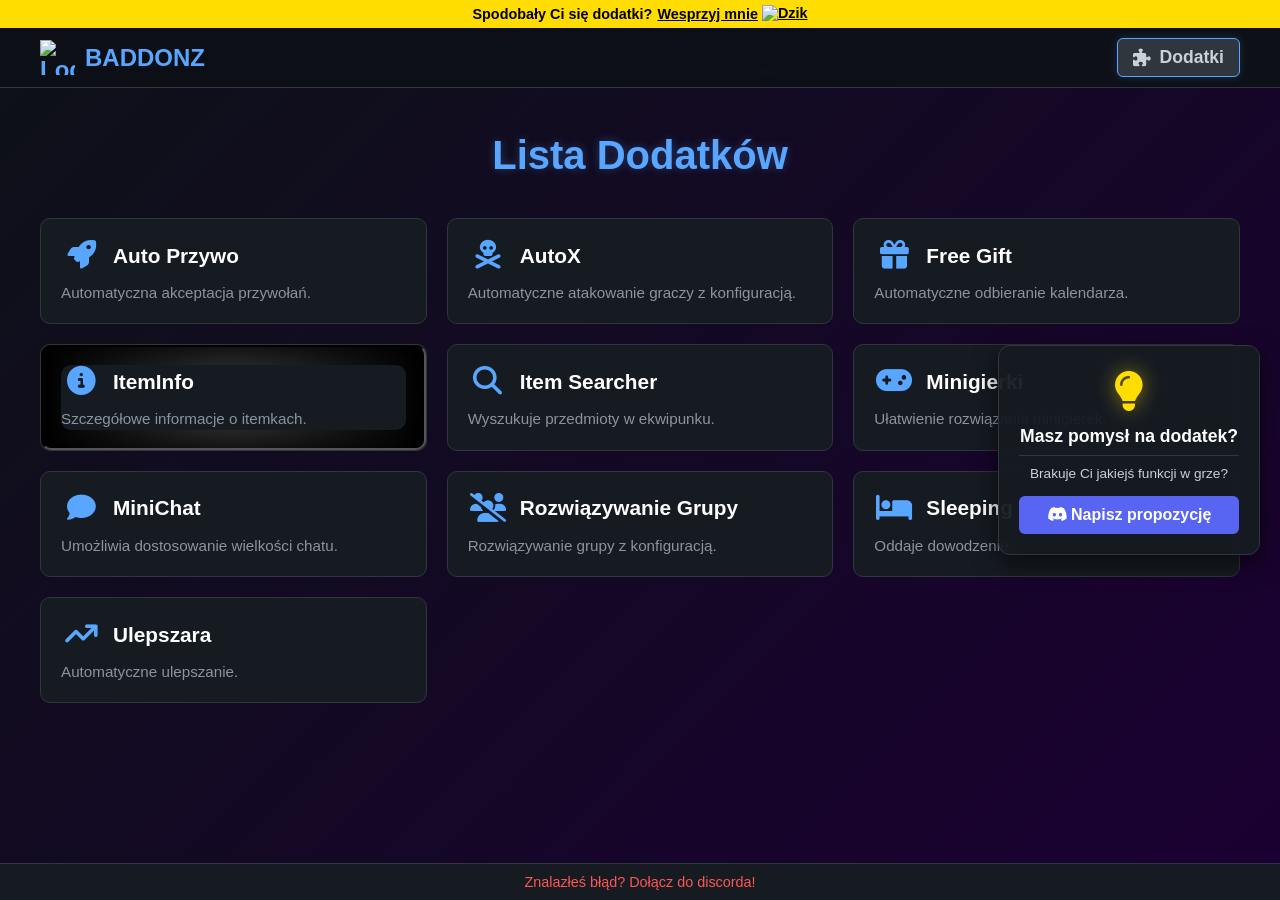
==== commit 7701c5c1: "Update index.html" ====
--- a/dodatki/index.html
+++ b/dodatki/index.html
@@ -7,122 +7,155 @@
     <link rel="icon" type="image/png" href="https://i.imgur.com/OAtRFEw.png">
     <link rel="stylesheet" href="https://cdnjs.cloudflare.com/ajax/libs/font-awesome/6.5.1/css/all.min.css">
     <style>
-        /* === TWÓJ ORYGINALNY CSS (UI) === */
-        body { background: linear-gradient(135deg, #0d1117, #1b0033); color: #c9d1d9; font-family: 'Segoe UI', sans-serif; margin: 0; display: flex; flex-direction: column; align-items: center; min-height: 100vh; overflow-x: hidden; user-select: none; }
+        /* =========================================
+           1. ORYGINALNY WYGLĄD STRONY (IDEALNY KOPION)
+           ========================================= */
+        :root {
+            --bg-dark: #0d1117;
+            --bg-panel: #161b22;
+            --border-color: #30363d;
+            --accent-blue: #58a6ff;
+            --text-main: #c9d1d9;
+            --text-muted: #8b949e;
+        }
+
+        body { 
+            background: linear-gradient(135deg, var(--bg-dark), #1b0033); 
+            color: var(--text-main); 
+            font-family: 'Segoe UI', Tahoma, Geneva, Verdana, sans-serif; 
+            margin: 0; 
+            display: flex; 
+            flex-direction: column; 
+            align-items: center; 
+            min-height: 100vh; 
+            overflow-x: hidden; 
+            user-select: none;
+        }
+
+        /* Navigacja i Banery */
         .top-banner { position: fixed; top: 0; left: 0; width: 100%; background-color: #FFDD00; color: #000; padding: 5px 0; font-weight: bold; font-size: 0.9em; z-index: 1001; text-align: center; display: flex; justify-content: center; align-items: center; gap: 5px; }
         .top-banner a { color: #000; text-decoration: underline; display: inline-flex; align-items: center; gap: 4px; }
         .top-banner img { height: 18px; width: auto; vertical-align: middle; }
-        .footer-banner { position: fixed; bottom: 0; left: 0; width: 100%; background-color: #161b22; color: #ff5555; padding: 10px 0; font-size: 0.9em; z-index: 1001; border-top: 1px solid #30363d; font-weight: 500; text-align: center; }
-        .footer-banner a { color: #58a6ff; text-decoration: none; font-weight: bold; }
-        .navbar { position: fixed; top: 28px; left: 0; width: 100%; background: rgba(13, 17, 23, 0.95); border-bottom: 1px solid #30363d; display: flex; justify-content: space-between; align-items: center; padding: 10px 40px; box-sizing: border-box; z-index: 1000; }
-        .nav-brand { display: flex; align-items: center; gap: 10px; font-size: 1.5em; font-weight: bold; color: #58a6ff; text-decoration: none; transition: 0.2s; }
+        
+        .navbar { position: fixed; top: 28px; left: 0; width: 100%; background: rgba(13, 17, 23, 0.95); border-bottom: 1px solid var(--border-color); display: flex; justify-content: space-between; align-items: center; padding: 10px 40px; box-sizing: border-box; z-index: 1000; backdrop-filter: blur(5px); }
+        .nav-brand { display: flex; align-items: center; gap: 10px; font-size: 1.5em; font-weight: bold; color: var(--accent-blue); text-decoration: none; }
         .nav-brand img { width: 35px; height: 35px; }
-        .nav-links { display: flex; gap: 15px; }
-        .nav-links a { color: #c9d1d9; text-decoration: none; font-size: 1.1em; font-weight: 600; display: flex; align-items: center; gap: 8px; background: #30363d; padding: 8px 15px; border-radius: 6px; border: 1px solid #58a6ff; box-shadow: 0 0 10px rgba(88,166,255,0.2); }
-        .discord-icon-fixed { position: fixed; bottom: 55px; left: 20px; z-index: 1000; transition: transform 0.2s; color: #58a6ff; font-size: 40px; text-decoration: none; }
-        .idea-panel { position: fixed; right: 20px; top: 50%; transform: translateY(-50%); background: rgba(22, 27, 34, 0.95); border: 1px solid #30363d; border-radius: 12px; padding: 20px; width: 220px; text-align: center; box-shadow: 0 8px 24px rgba(0,0,0,0.6); z-index: 999; }
-        .idea-panel h3 { margin: 0 0 10px 0; font-size: 1.1em; color: #fff; border-bottom: 1px solid #30363d; padding-bottom: 8px; }
-        .idea-panel p { font-size: 0.85em; color: #c9d1d9; margin: 0 0 15px 0; }
-        .idea-panel .dc-btn { display: inline-block; width: 100%; padding: 10px 0; background: #5865F2; color: white; text-decoration: none; border-radius: 6px; font-weight: bold; }
-        .content { padding: 120px 20px 80px 20px; z-index: 10; width: 100%; max-width: 1200px; text-align: center; transition: transform 0.05s; }
-        .content h2 { color: #58a6ff; font-size: 2.5em; margin-bottom: 40px; text-shadow: 0 0 10px rgba(88, 166, 255, 0.3); }
-        .addons-grid { display: grid; grid-template-columns: repeat(auto-fit, minmax(320px, 1fr)); gap: 20px; text-align: left; }
-        .addon-box { background: #161b22; border: 1px solid #30363d; border-radius: 10px; padding: 20px; display: flex; flex-direction: column; position: relative; transition: all 0.2s; overflow: hidden; }
-        .addon-header { display: flex; align-items: center; gap: 12px; margin-bottom: 10px; pointer-events: none; }
-        .addon-icon { font-size: 1.8em; color: #58a6ff; width: 40px; text-align: center; pointer-events: auto; }
-        .addon-title { margin: 0; color: #fff; font-size: 1.3em; pointer-events: none;}
-        .addon-desc { color: #8b949e; font-size: 0.95em; flex-grow: 1; pointer-events: none;}
-        .addon-tags { display: flex; gap: 8px; margin-bottom: 5px; min-height: 24px; pointer-events: none;}
-        .tag { background: #21262d; border: 1px solid #30363d; color: #c9d1d9; font-size: 0.75em; padding: 4px 10px; border-radius: 20px; font-weight: bold; }
-
-        /* === EASTER EGG: ROZPOCZĘCIE === */
+        .nav-links a { color: var(--text-main); text-decoration: none; font-size: 1.1em; font-weight: 600; display: flex; align-items: center; gap: 8px; background: var(--border-color); padding: 8px 15px; border-radius: 6px; border: 1px solid var(--accent-blue); box-shadow: 0 0 10px rgba(88,166,255,0.2); }
+
+        .footer-banner { position: fixed; bottom: 0; left: 0; width: 100%; background-color: var(--bg-panel); color: #ff5555; padding: 10px 0; font-size: 0.9em; z-index: 1001; border-top: 1px solid var(--border-color); font-weight: 500; text-align: center; }
+        
+        /* Grid i Kafelki */
+        .content { padding: 100px 20px 80px 20px; z-index: 10; width: 100%; max-width: 1200px; text-align: center; }
+        .content h2 { color: var(--accent-blue); font-size: 2.5em; margin-bottom: 40px; text-shadow: 0 0 10px rgba(88, 166, 255, 0.3); }
+        .addons-grid { display: grid; grid-template-columns: repeat(auto-fill, minmax(320px, 1fr)); gap: 20px; text-align: left; }
+        
+        .addon-box { background: var(--bg-panel); border: 1px solid var(--border-color); border-radius: 10px; padding: 20px; display: flex; flex-direction: column; position: relative; transition: transform 0.2s, box-shadow 0.2s; }
+        .addon-box:hover { transform: translateY(-3px); box-shadow: 0 8px 15px rgba(0,0,0,0.5); }
+        .addon-header { display: flex; align-items: center; gap: 12px; margin-bottom: 10px; }
+        .addon-icon { font-size: 1.8em; color: var(--accent-blue); width: 40px; text-align: center; }
+        .addon-title { margin: 0; color: #fff; font-size: 1.3em; }
+        .addon-desc { color: var(--text-muted); font-size: 0.95em; margin: 0; flex-grow: 1; line-height: 1.4; }
+
+        /* Panel Boczny */
+        .idea-panel { position: fixed; right: 20px; top: 50%; transform: translateY(-50%); background: rgba(22, 27, 34, 0.95); border: 1px solid var(--border-color); border-radius: 12px; padding: 20px; width: 220px; text-align: center; box-shadow: 0 8px 24px rgba(0,0,0,0.6); z-index: 999; }
+        .idea-panel h3 { margin: 0 0 10px 0; font-size: 1.1em; color: #fff; border-bottom: 1px solid var(--border-color); padding-bottom: 8px; }
+        .idea-panel p { font-size: 0.85em; color: var(--text-main); margin: 0 0 15px 0; }
+        .dc-btn { display: inline-block; width: 100%; padding: 10px 0; background: #5865F2; color: white; text-decoration: none; border-radius: 6px; font-weight: bold; cursor: pointer; transition: 0.2s; }
+        .dc-btn:hover { background: #4752c4; }
+
+        /* =========================================
+           2. MECHANIKA ZAGADKI (EASTER EGG)
+           ========================================= */
         .idea-icon-container { position: relative; height: 50px; margin-bottom: 10px; display: flex; justify-content: center; align-items: center; }
         #hidden-key { position: absolute; font-size: 2em; color: #d4af37; opacity: 0; transform: scale(0.5); transition: 0.3s; cursor: pointer; }
         #hidden-key.revealed { opacity: 1; transform: scale(1); z-index: 50; }
-        #draggable-lightbulb { font-size: 2.5em; color: #FFDD00; cursor: grab; position: relative; z-index: 100; text-shadow: 0 0 15px rgba(255, 221, 0, 0.8); }
+        
+        #draggable-lightbulb { font-size: 2.5em; color: #FFDD00; cursor: grab; position: relative; z-index: 100; filter: drop-shadow(0 0 10px rgba(255, 221, 0, 0.5)); transition: transform 0.1s; }
         #draggable-lightbulb:active { cursor: grabbing; }
         #cursor-key { position: fixed; font-size: 2em; color: #d4af37; pointer-events: none; z-index: 9999; display: none; transform: translate(-20%, -20%) rotate(-45deg); filter: drop-shadow(2px 4px 6px black); }
 
-        /* SEJF I BROŃ W ŚRODKU (SVG) */
-        #item-info-box { perspective: 1000px; transform-style: preserve-3d; }
-        .vault-door { background: #161b22; border: 1px solid #30363d; border-radius: 10px; padding: 20px; position: absolute; top: 0; left: 0; width: 100%; height: 100%; box-sizing: border-box; transform-origin: left; transition: transform 1.5s cubic-bezier(0.25, 0.1, 0.25, 1); z-index: 2; display: flex; flex-direction: column; }
-        .vault-interior { background: #000; border: 2px inset #444; border-radius: 10px; position: absolute; top: 0; left: 0; width: 100%; height: 100%; box-sizing: border-box; z-index: 1; display: flex; justify-content: center; align-items: center; box-shadow: inset 0 0 30px #222; }
-        .vault-unlocked .vault-door { transform: rotateY(-115deg); box-shadow: 20px 0 30px rgba(0,0,0,0.8); }
-        #lock-icon { cursor: pointer; transition: 0.2s; position: relative; z-index: 10; font-size: 2em; }
-        #lock-icon:hover { transform: scale(1.2); color: #FFDD00; text-shadow: 0 0 10px #FFDD00; }
-        
-        #secret-ak47-svg { width: 80%; max-width: 200px; cursor: pointer; filter: drop-shadow(0 0 10px #ff5555); transition: 0.3s; animation: floatWeapon 2s infinite ease-in-out; }
-        #secret-ak47-svg:hover { transform: scale(1.1); filter: drop-shadow(0 0 20px #ff5555) drop-shadow(0 0 40px #ffaa00); }
-        @keyframes floatWeapon { 0%, 100% { transform: translateY(0); } 50% { transform: translateY(-10px); } }
-
-        /* === TRYB FPS CS:GO === */
-        body.fps-active { cursor: none !important; overflow: hidden; }
+        /* Sejf udający normalny kafelek */
+        #item-info-box { perspective: 1000px; transform-style: preserve-3d; position: relative; overflow: visible; }
+        .vault-door { background: var(--bg-panel); border-radius: 10px; width: 100%; height: 100%; position: relative; z-index: 2; transform-origin: left; transition: transform 1.2s cubic-bezier(0.25, 0.1, 0.25, 1); display: flex; flex-direction: column; }
+        .vault-interior { background: radial-gradient(circle, #333 0%, #000 100%); border: 2px inset #555; border-radius: 10px; position: absolute; top: 0; left: 0; width: 100%; height: 100%; box-sizing: border-box; z-index: 1; display: flex; justify-content: center; align-items: center; box-shadow: inset 0 0 30px #000; }
+        
+        .vault-unlocked .vault-door { transform: rotateY(-105deg); opacity: 0.8; pointer-events: none; }
+        
+        /* Broń w sejfie */
+        #secret-ak47-svg { width: 70%; max-width: 150px; cursor: pointer; filter: drop-shadow(0 0 15px #ffaa00); animation: floatWeapon 2s infinite ease-in-out; pointer-events: none; opacity: 0; transition: opacity 0.5s 1s; }
+        .vault-unlocked #secret-ak47-svg { pointer-events: auto; opacity: 1; }
+        #secret-ak47-svg:hover { filter: drop-shadow(0 0 25px #ff5555) brightness(1.2); }
+        @keyframes floatWeapon { 0%, 100% { transform: translateY(0); } 50% { transform: translateY(-8px); } }
+
+        /* =========================================
+           3. TRYB FPS CS:GO (POINTER LOCK API)
+           ========================================= */
+        body.fps-active { cursor: none !important; user-select: none; }
         body.fps-active * { cursor: none !important; }
-        body.fps-active.shaking .content { transform: translate(calc(var(--shake-x) * 1px), calc(var(--shake-y) * 1px)); }
+        body.fps-active.shaking { transform: translate(calc(var(--shake-x) * 1px), calc(var(--shake-y) * 1px)); }
 
         #fps-ui { position: fixed; top: 0; left: 0; width: 100vw; height: 100vh; pointer-events: none; z-index: 9000; display: none; }
         
-        /* Celownik (Dynamic Crosshair) */
-        #crosshair { position: fixed; top: 50%; left: 50%; transform: translate(-50%, -50%); pointer-events: none; transition: 0.05s; }
-        .ch-line { position: absolute; background: #00ff00; }
-        .ch-line.top { top: -15px; left: -1px; width: 2px; height: 10px; }
-        .ch-line.bottom { top: 5px; left: -1px; width: 2px; height: 10px; }
-        .ch-line.left { top: -1px; left: -15px; width: 10px; height: 2px; }
-        .ch-line.right { top: -1px; left: 5px; width: 10px; height: 2px; }
-        .shooting #crosshair { transform: translate(-50%, -50%) scale(1.8); opacity: 0.5; }
-
-        /* Hitmarker */
-        #hitmarker { position: fixed; top: 50%; left: 50%; transform: translate(-50%, -50%); opacity: 0; transition: opacity 0.1s; }
-        #hitmarker::before, #hitmarker::after { content: ''; position: absolute; background: red; width: 12px; height: 2px; top: 0; left: -6px; box-shadow: 0 0 5px red; }
-        #hitmarker::before { transform: rotate(45deg) translate(5px, 5px); }
-        #hitmarker::after { transform: rotate(-45deg) translate(-5px, 5px); }
-        #hitmarker.active { opacity: 1; transform: translate(-50%, -50%) scale(1.2); }
-
-        /* Viewmodel (Ręce + Broń) */
-        #viewmodel { position: absolute; bottom: -50px; right: 15%; width: 500px; height: 400px; transition: transform 0.05s ease-out; transform-origin: bottom right; filter: drop-shadow(-15px 15px 20px rgba(0,0,0,0.8)); }
-        .shooting #viewmodel { transform: translate(30px, 40px) rotate(8deg); }
-        
-        /* Muzzle Flash (Ogień z lufy) */
-        #muzzle-flash { position: absolute; top: 50px; left: 20px; width: 150px; height: 150px; background: radial-gradient(circle, #fff 10%, #ffaa00 30%, transparent 60%); opacity: 0; transform: scale(0.5); pointer-events: none; mix-blend-mode: screen; }
-        .shooting #muzzle-flash { opacity: 1; transform: scale(1) rotate(45deg); transition: 0.05s; }
-
-        /* Killfeed */
+        /* WIRTUALNY CELOWNIK - To nim teraz sterujemy, myszka jest zablokowana! */
+        #virtual-crosshair { position: fixed; width: 40px; height: 40px; transform: translate(-50%, -50%); pointer-events: none; z-index: 9999; }
+        .ch-line { position: absolute; background: #00ff00; box-shadow: 0 0 2px #000; transition: 0.05s ease-out; }
+        /* Dynamiczny rozrzut (spread) */
+        .ch-line.top { top: 0; left: 19px; width: 2px; height: 12px; }
+        .ch-line.bottom { bottom: 0; left: 19px; width: 2px; height: 12px; }
+        .ch-line.left { top: 19px; left: 0; width: 12px; height: 2px; }
+        .ch-line.right { top: 19px; right: 0; width: 12px; height: 2px; }
+        
+        .shooting .ch-line.top { top: -6px; }
+        .shooting .ch-line.bottom { bottom: -6px; }
+        .shooting .ch-line.left { left: -6px; }
+        .shooting .ch-line.right { right: -6px; }
+
+        /* Hitmarker (znak X) */
+        #hitmarker { position: absolute; top: 50%; left: 50%; width: 20px; height: 20px; transform: translate(-50%, -50%); opacity: 0; transition: opacity 0.1s; pointer-events: none; }
+        #hitmarker::before, #hitmarker::after { content: ''; position: absolute; background: #ff0000; width: 14px; height: 2px; top: 9px; left: 3px; box-shadow: 0 0 4px red; }
+        #hitmarker::before { transform: rotate(45deg); }
+        #hitmarker::after { transform: rotate(-45deg); }
+        #hitmarker.active { opacity: 1; transform: translate(-50%, -50%) scale(1.3); transition: none; }
+
+        /* Viewmodel - Ulepszona Broń i Ręce */
+        #viewmodel { position: absolute; bottom: -20px; right: 10%; width: 600px; height: 450px; transform-origin: bottom right; transition: transform 0.05s ease-out, right 0.1s; filter: drop-shadow(-20px 20px 25px rgba(0,0,0,0.7)); }
+        .shooting #viewmodel { transform: translate(20px, 30px) rotate(4deg); }
+        
+        /* Muzzle Flash */
+        #muzzle-flash { position: absolute; top: 50px; left: 10px; width: 200px; height: 200px; background: radial-gradient(circle, #fff 5%, #ffaa00 20%, transparent 60%); opacity: 0; transform: scale(0.5); pointer-events: none; mix-blend-mode: screen; }
+        .shooting #muzzle-flash { opacity: 1; transform: scale(1.2) rotate(45deg); }
+
+        /* HUD & Killfeed */
         #killfeed { position: absolute; top: 20px; right: 20px; display: flex; flex-direction: column; gap: 5px; pointer-events: none; }
-        .kill-entry { background: rgba(0,0,0,0.7); border: 1px solid #444; color: #fff; padding: 5px 15px; border-radius: 5px; font-family: monospace; display: flex; align-items: center; gap: 10px; animation: slideIn 0.3s forwards, fadeOut 0.5s 4s forwards; font-size: 14px; box-shadow: 0 0 10px rgba(0,0,0,0.5); }
-        .kill-entry .killer { color: #58a6ff; font-weight: bold; }
+        .kill-entry { background: rgba(0,0,0,0.8); border: 1px solid var(--border-color); color: #fff; padding: 5px 15px; border-radius: 4px; font-family: monospace; display: flex; align-items: center; gap: 10px; animation: slideIn 0.2s forwards, fadeOut 0.5s 4s forwards; font-size: 14px; box-shadow: 0 0 10px rgba(0,0,0,0.5); }
+        .kill-entry .killer { color: var(--accent-blue); font-weight: bold; }
         .kill-entry .victim { color: #ff5555; font-weight: bold; }
-        .kill-weapon { width: 40px; height: auto; filter: invert(1); }
+        .hud-panel { position: absolute; bottom: 30px; background: rgba(0,0,0,0.7); padding: 10px 25px; border-left: 5px solid var(--accent-blue); font-family: monospace; font-size: 28px; font-weight: bold; color: #fff; text-shadow: 2px 2px 0 #000; }
+        #hud-health { left: 40px; border-left-color: #28a745; }
+        #hud-ammo { right: 40px; border-left-color: #ffdd00; }
+
+        /* System Zniszczeń */
+        .bullet-hole { position: absolute; width: 14px; height: 14px; background: radial-gradient(circle, #000 30%, #333 70%, transparent 100%); border-radius: 50%; pointer-events: none; z-index: 8999; transform: translate(-50%, -50%); opacity: 0.9; box-shadow: inset 0 0 4px #000; }
+        .particle { position: absolute; pointer-events: none; z-index: 9999; border-radius: 2px; box-shadow: 0 0 8px rgba(0,0,0,0.8); }
+        .destructible { transition: filter 0.1s; }
+        .destroyed { pointer-events: none !important; opacity: 0; transition: opacity 0.1s; }
+
         @keyframes slideIn { from { transform: translateX(100%); opacity: 0; } to { transform: translateX(0); opacity: 1; } }
         @keyframes fadeOut { to { opacity: 0; } }
 
-        /* HUD */
-        .hud-panel { position: absolute; bottom: 30px; background: rgba(0,0,0,0.6); padding: 10px 20px; border-left: 5px solid #58a6ff; font-family: monospace; font-size: 24px; color: #fff; text-shadow: 2px 2px 0 #000; }
-        #hud-health { left: 30px; border-left-color: #28a745; }
-        #hud-ammo { right: 30px; border-left-color: #ffdd00; }
-
-        /* Zniszczenia: Dziury i Odłamki */
-        .bullet-hole { position: fixed; width: 16px; height: 16px; background: url('data:image/svg+xml;utf8,<svg xmlns="http://www.w3.org/2000/svg" viewBox="0 0 100 100"><circle cx="50" cy="50" r="15" fill="%23000"/><path d="M50 35 L45 10 M50 65 L60 90 M35 50 L10 40 M65 50 L95 60 M40 40 L20 20 M60 60 L85 85" stroke="%23222" stroke-width="3"/></svg>') no-repeat center center; pointer-events: none; z-index: 8999; transform: translate(-50%, -50%); opacity: 0.8; }
-        
-        .particle { position: fixed; pointer-events: none; z-index: 9999; border-radius: 2px; box-shadow: 0 0 5px rgba(0,0,0,0.5); }
-        
-        .destructible { transition: filter 0.1s; }
-        .destructible:active { filter: brightness(2); }
-        .destroyed { pointer-events: none !important; opacity: 0; transition: opacity 0.2s; }
-
-        /* Ekran końcowy */
-        #end-screen { position: fixed; top: 0; left: 0; width: 100vw; height: 100vh; background: #000; color: #fff; z-index: 10000; display: flex; flex-direction: column; justify-content: center; align-items: center; opacity: 0; pointer-events: none; transition: opacity 2s; text-align: center; }
+        /* End Screen */
+        #end-screen { position: fixed; top: 0; left: 0; width: 100vw; height: 100vh; background: rgba(0,0,0,0.9); backdrop-filter: blur(10px); color: #fff; z-index: 10000; display: flex; flex-direction: column; justify-content: center; align-items: center; opacity: 0; pointer-events: none; transition: opacity 1.5s; text-align: center; }
         #end-screen.visible { opacity: 1; pointer-events: all; }
-        #end-screen h1 { font-size: 3em; color: #FFDD00; margin-bottom: 20px; }
-        #end-screen img { width: 150px; margin-bottom: 30px; animation: heartbeat 1.5s infinite; }
-        #end-screen a { display: inline-block; padding: 15px 30px; background: #ff5555; color: white; text-decoration: none; font-weight: bold; font-size: 1.5em; border-radius: 10px; transition: 0.3s; text-transform: uppercase; }
-        #end-screen a:hover { background: #ff2222; transform: scale(1.1); box-shadow: 0 0 20px red; cursor: pointer; }
-        @keyframes heartbeat { 0%, 100% { transform: scale(1); } 50% { transform: scale(1.1); } }
+        #end-screen h1 { font-size: 4em; color: #FFDD00; margin-bottom: 10px; text-transform: uppercase; font-family: Impact, sans-serif; letter-spacing: 2px; }
+        #end-screen h2 { color: #ff5555; margin-bottom: 40px; font-family: 'Segoe UI', sans-serif; }
+        #end-screen a { padding: 15px 40px; background: #ff5555; color: white; text-decoration: none; font-weight: bold; font-size: 1.5em; border-radius: 5px; transition: 0.2s; cursor: pointer; border: 2px solid #ff2222; }
+        #end-screen a:hover { background: #cc0000; transform: scale(1.05); box-shadow: 0 0 20px rgba(255,0,0,0.5); }
     </style>
 </head>
 <body>
-    <!-- Standardowe UI (Tło, banery itp.) -->
-    <div class="top-banner destructible" data-name="Górny Baner">Spodobały Ci się dodatki? <a href="https://suppi.pl/besiak" target="_blank">Wesprzyj mnie <img src="https://i.imgur.com/syTg29C.png" alt="Dzik"></a></div>
-    <nav class="navbar destructible" data-name="Menu Główne">
+
+    <div class="top-banner destructible" data-name="Baner Górny">Spodobały Ci się dodatki? <a href="https://suppi.pl/besiak" target="_blank">Wesprzyj mnie <img src="https://i.imgur.com/syTg29C.png" alt="Dzik"></a></div>
+    <nav class="navbar destructible" data-name="Menu">
         <a href="/" class="nav-brand"><img src="https://i.imgur.com/OAtRFEw.png" alt="Logo">BADDONZ</a>
         <div class="nav-links"><a href="/dodatki"><i class="fas fa-puzzle-piece"></i> Dodatki</a></div>
     </nav>
@@ -134,21 +167,25 @@
             <div class="addon-box destructible" data-name="AutoX"><div class="addon-header"><div class="addon-icon"><i class="fas fa-skull-crossbones"></i></div><h3 class="addon-title">AutoX</h3></div><p class="addon-desc">Automatyczne atakowanie graczy z konfiguracją.</p></div>
             <div class="addon-box destructible" data-name="Free Gift"><div class="addon-header"><div class="addon-icon"><i class="fas fa-gift"></i></div><h3 class="addon-title">Free Gift</h3></div><p class="addon-desc">Automatyczne odbieranie kalendarza.</p></div>
             
-            <!-- SEJF Z BRONIĄ (ItemInfo) -->
-            <div class="addon-box" id="item-info-box" style="min-height: 165px;">
+            <div class="addon-box" id="item-info-box">
                 <div class="vault-interior">
-                    <!-- Ikona SVG Broni (nie ma prawa zniknąć) -->
-                    <svg id="secret-ak47-svg" viewBox="0 0 100 40" xmlns="http://www.w3.org/2000/svg">
-                        <path d="M10,25 L25,25 L30,15 L70,15 L75,20 L95,20 L95,18 L72,13 L35,13 L32,10 L25,10 Z" fill="#555"/>
-                        <path d="M70,18 L95,18 L95,20 L75,20 Z" fill="#333"/>
-                        <path d="M40,15 L45,28 L50,28 L45,15 Z" fill="#8b4513"/> <!-- Magazynek -->
-                        <path d="M10,25 L5,35 L12,35 L18,25 Z" fill="#8b4513"/> <!-- Kolba -->
-                        <path d="M25,25 L25,32 L28,32 L28,25 Z" fill="#8b4513"/> <!-- Uchwyt -->
+                    <svg id="secret-ak47-svg" viewBox="0 0 200 80" xmlns="http://www.w3.org/2000/svg">
+                        <defs>
+                            <linearGradient id="metal" x1="0%" y1="0%" x2="0%" y2="100%"><stop offset="0%" stop-color="#777" /><stop offset="100%" stop-color="#222" /></linearGradient>
+                            <linearGradient id="wood" x1="0%" y1="0%" x2="0%" y2="100%"><stop offset="0%" stop-color="#a0522d" /><stop offset="100%" stop-color="#5c3317" /></linearGradient>
+                        </defs>
+                        <rect x="70" y="25" width="110" height="6" fill="url(#metal)" />
+                        <rect x="90" y="20" width="50" height="4" fill="url(#metal)" />
+                        <path d="M 180 25 L 185 20 L 190 25 Z" fill="url(#metal)" /> <path d="M 90 28 L 130 28 L 125 36 L 85 36 Z" fill="url(#wood)" />
+                        <path d="M 40 25 L 90 25 L 90 40 L 40 40 Z" fill="url(#metal)" />
+                        <path d="M 60 40 L 75 75 L 85 75 L 75 40 Z" fill="#111" />
+                        <path d="M 45 40 L 45 60 L 52 60 L 52 40 Z" fill="url(#wood)" />
+                        <path d="M 40 25 L 10 35 L 10 50 L 35 40 Z" fill="url(#wood)" />
                     </svg>
                 </div>
-                <div class="vault-door destructible" data-name="Drzwi Sejfu">
+                <div class="vault-door destructible" data-name="ItemInfo">
                     <div class="addon-header">
-                        <div class="addon-icon" id="lock-icon" title="Otwórz..."><i class="fas fa-circle-info"></i></div>
+                        <div class="addon-icon" id="lock-icon" title="Przeciągnij tu żarówkę!"><i class="fas fa-circle-info"></i></div>
                         <h3 class="addon-title">ItemInfo</h3>
                     </div>
                     <p class="addon-desc">Szczegółowe informacje o itemkach.</p>
@@ -161,7 +198,6 @@
             <div class="addon-box destructible" data-name="Rozwiązywanie Grupy"><div class="addon-header"><div class="addon-icon"><i class="fas fa-users-slash"></i></div><h3 class="addon-title">Rozwiązywanie Grupy</h3></div><p class="addon-desc">Rozwiązywanie grupy z konfiguracją.</p></div>
             <div class="addon-box destructible" data-name="Sleeping Commander"><div class="addon-header"><div class="addon-icon"><i class="fas fa-bed"></i></div><h3 class="addon-title">Sleeping Commander</h3></div><p class="addon-desc">Oddaje dowodzenie.</p></div>
             <div class="addon-box destructible" data-name="Ulepszara"><div class="addon-header"><div class="addon-icon"><i class="fas fa-arrow-trend-up"></i></div><h3 class="addon-title">Ulepszara</h3></div><p class="addon-desc">Automatyczne ulepszanie.</p></div>
-            <div class="addon-box destructible" data-name="Śmieciara"><div class="addon-header"><div class="addon-icon"><i class="fas fa-trash-can"></i></div><h3 class="addon-title">Śmieciara</h3></div><p class="addon-desc">Niszczenie itemów.</p></div>
         </div>
     </div>
 
@@ -179,54 +215,61 @@
 
     <i class="fas fa-key" id="cursor-key"></i>
 
-    <!-- INTERFEJS CS:GO -->
     <div id="fps-ui">
-        <div id="crosshair">
+        <div id="virtual-crosshair">
             <div class="ch-line top"></div>
             <div class="ch-line bottom"></div>
             <div class="ch-line left"></div>
             <div class="ch-line right"></div>
+            <div id="hitmarker"></div>
         </div>
-        <div id="hitmarker"></div>
         
         <div id="killfeed"></div>
         
         <div class="hud-panel" id="hud-health">✚ 100</div>
         <div class="hud-panel" id="hud-ammo">30 / 90</div>
 
-        <!-- Ręce i broń (SVG) -->
         <div id="viewmodel">
             <div id="muzzle-flash"></div>
-            <svg viewBox="0 0 200 150" style="width: 100%; height: 100%; filter: drop-shadow(5px 5px 10px rgba(0,0,0,0.5));">
-                <!-- Reka lewa (trzyma lufę) -->
-                <path d="M 0,150 L 50,90 L 80,95 L 85,110 L 20,150 Z" fill="#dcb285"/>
-                <!-- Lufa i front -->
-                <path d="M 60,85 L 180,50 L 180,45 L 80,75 Z" fill="#444"/>
-                <path d="M 70,85 L 120,70 L 115,85 L 65,100 Z" fill="#8b4513"/> <!-- Drewno przód -->
-                <path d="M 170,45 L 175,40 L 180,50 Z" fill="#222"/> <!-- Muszka -->
-                <!-- Korpus i rączka -->
-                <path d="M 20,150 L 100,100 L 120,110 L 80,150 Z" fill="#333"/>
-                <!-- Magazynek -->
-                <path d="M 80,105 L 100,140 L 120,130 L 95,100 Z" fill="#222"/>
-                <!-- Reka prawa (na spuscie) -->
-                <path d="M 120,150 L 90,115 L 105,110 L 140,150 Z" fill="#dcb285"/>
+            <svg viewBox="0 0 400 300" style="width: 100%; height: 100%; filter: drop-shadow(5px 10px 15px rgba(0,0,0,0.6));">
+                <defs>
+                    <linearGradient id="gunMetal" x1="0%" y1="0%" x2="0%" y2="100%"><stop offset="0%" stop-color="#555"/><stop offset="50%" stop-color="#333"/><stop offset="100%" stop-color="#111"/></linearGradient>
+                    <linearGradient id="gunWood" x1="0%" y1="0%" x2="0%" y2="100%"><stop offset="0%" stop-color="#8B4513"/><stop offset="100%" stop-color="#3e1d05"/></linearGradient>
+                    <linearGradient id="glove" x1="0%" y1="0%" x2="100%" y2="100%"><stop offset="0%" stop-color="#1f1f1f"/><stop offset="100%" stop-color="#0a0a0a"/></linearGradient>
+                </defs>
+                <path d="M 0 300 L 120 180 L 160 190 L 150 210 L 40 300 Z" fill="url(#glove)" stroke="#ff2222" stroke-width="2"/>
+                <circle cx="140" cy="195" r="8" fill="#ff2222"/> <rect x="130" y="160" width="250" height="15" fill="url(#gunMetal)" rx="2"/>
+                <path d="M 370 155 L 380 150 L 385 160 L 380 165 Z" fill="#111"/> <rect x="150" y="150" width="100" height="10" fill="url(#gunMetal)"/> <path d="M 160 155 L 240 145 L 250 175 L 150 175 Z" fill="url(#gunWood)"/>
+                
+                <path d="M 30 300 L 170 190 L 210 200 L 120 300 Z" fill="url(#gunMetal)"/>
+                
+                <path d="M 160 200 Q 180 260 160 280 L 180 290 Q 210 250 190 195 Z" fill="#151515" stroke="#333" stroke-width="2"/>
+                
+                <path d="M 240 300 L 180 230 L 205 220 L 280 300 Z" fill="url(#glove)" stroke="#ff2222" stroke-width="2"/>
+                <circle cx="195" cy="225" r="8" fill="#ff2222"/>
             </svg>
         </div>
     </div>
 
-    <!-- EKRAN KOŃCOWY -->
     <div id="end-screen">
-        <img src="https://i.imgur.com/syTg29C.png" alt="Dzik">
-        <h1>BADDONZ HAS BEEN PLANTED</h1>
-        <h2>Terroryści wygrywają!</h2>
-        <a onclick="location.reload()">Zagraj ponownie</a>
+        <h1>BADDONZ ZNISZCZONE</h1>
+        <h2>Terroryści wygrywają.</h2>
+        <a onclick="document.exitPointerLock(); location.reload();">Rozpocznij nową rundę</a>
     </div>
 
-    <!-- SKRYPT LOGIKI CS:GO -->
     <script>
         document.addEventListener('DOMContentLoaded', () => {
-            let isDraggingLightbulb = false, bulbDetached = false, hasKey = false, fpsMode = false;
+            // === ZMIENNE STANU ===
+            let isDraggingLightbulb = false;
+            let bulbDetached = false;
+            let hasKey = false;
+            let fpsMode = false;
             let boxesDestroyed = 0;
+            
+            // Prawdziwe celowanie - pozycje
+            let crosshairX = window.innerWidth / 2;
+            let crosshairY = window.innerHeight / 2;
+            
             const destructibles = document.querySelectorAll('.destructible');
             const totalBoxes = destructibles.length;
 
@@ -238,274 +281,248 @@
             const secretWeaponSvg = document.getElementById('secret-ak47-svg');
             
             const fpsUI = document.getElementById('fps-ui');
+            const virtualCrosshair = document.getElementById('virtual-crosshair');
             const hitmarker = document.getElementById('hitmarker');
             const killfeed = document.getElementById('killfeed');
             
-            // --- AUDIO ENGINE (Web Audio API) ---
+            // --- AUDIO (Bez zmian, było dobre) ---
             const audioCtx = new (window.AudioContext || window.webkitAudioContext)();
-
-            // Generator strzału z AK-47 (Szum + Filtr)
             function playAK47Sound() {
                 if(audioCtx.state === 'suspended') audioCtx.resume();
-                
-                // Szum (White Noise)
-                const bufferSize = audioCtx.sampleRate * 0.3; // 0.3 sekundy
+                const bufferSize = audioCtx.sampleRate * 0.2;
                 const buffer = audioCtx.createBuffer(1, bufferSize, audioCtx.sampleRate);
                 const data = buffer.getChannelData(0);
                 for (let i = 0; i < bufferSize; i++) data[i] = Math.random() * 2 - 1;
-                
-                const noise = audioCtx.createBufferSource();
-                noise.buffer = buffer;
-                
-                // Filtr dolnoprzepustowy (tłumi pisk, zostawia "mięso")
-                const filter = audioCtx.createBiquadFilter();
-                filter.type = 'lowpass';
-                filter.frequency.value = 1500;
-                
-                // Głośność i zanikanie
-                const gainNode = audioCtx.createGain();
-                gainNode.gain.setValueAtTime(1, audioCtx.currentTime);
-                gainNode.gain.exponentialRampToValueAtTime(0.01, audioCtx.currentTime + 0.2);
-                
-                noise.connect(filter);
-                filter.connect(gainNode);
-                gainNode.connect(audioCtx.destination);
-                
-                noise.start();
-                noise.stop(audioCtx.currentTime + 0.2);
-            }
-
-            // Dźwięk Hitmarkera (Charakterystyczny "Dink")
+                const noise = audioCtx.createBufferSource(); noise.buffer = buffer;
+                const filter = audioCtx.createBiquadFilter(); filter.type = 'lowpass'; filter.frequency.value = 1200;
+                const gainNode = audioCtx.createGain(); gainNode.gain.setValueAtTime(1, audioCtx.currentTime); gainNode.gain.exponentialRampToValueAtTime(0.01, audioCtx.currentTime + 0.15);
+                noise.connect(filter); filter.connect(gainNode); gainNode.connect(audioCtx.destination);
+                noise.start(); noise.stop(audioCtx.currentTime + 0.15);
+            }
             function playHitSound() {
-                const osc = audioCtx.createOscillator();
-                const gainNode = audioCtx.createGain();
-                osc.type = 'sine';
-                osc.frequency.setValueAtTime(2500, audioCtx.currentTime); // Wysoki dźwięk
-                osc.frequency.exponentialRampToValueAtTime(2000, audioCtx.currentTime + 0.1);
-                gainNode.gain.setValueAtTime(0.3, audioCtx.currentTime);
-                gainNode.gain.exponentialRampToValueAtTime(0.01, audioCtx.currentTime + 0.1);
-                osc.connect(gainNode);
-                gainNode.connect(audioCtx.destination);
-                osc.start();
-                osc.stop(audioCtx.currentTime + 0.1);
-            }
-
-            // Dźwięk rozbijania szkła/plastiku
+                const osc = audioCtx.createOscillator(); const gainNode = audioCtx.createGain();
+                osc.type = 'sine'; osc.frequency.setValueAtTime(2500, audioCtx.currentTime); osc.frequency.exponentialRampToValueAtTime(1500, audioCtx.currentTime + 0.1);
+                gainNode.gain.setValueAtTime(0.4, audioCtx.currentTime); gainNode.gain.exponentialRampToValueAtTime(0.01, audioCtx.currentTime + 0.1);
+                osc.connect(gainNode); gainNode.connect(audioCtx.destination); osc.start(); osc.stop(audioCtx.currentTime + 0.1);
+            }
             function playShatterSound() {
-                const osc = audioCtx.createOscillator();
-                const gain = audioCtx.createGain();
-                osc.type = 'square';
-                osc.frequency.setValueAtTime(300, audioCtx.currentTime);
-                osc.frequency.exponentialRampToValueAtTime(50, audioCtx.currentTime + 0.2);
-                gain.gain.setValueAtTime(0.5, audioCtx.currentTime);
-                gain.gain.exponentialRampToValueAtTime(0.01, audioCtx.currentTime + 0.2);
-                osc.connect(gain);
-                gain.connect(audioCtx.destination);
-                osc.start();
-                osc.stop(audioCtx.currentTime + 0.2);
-            }
-
-            // --- MECHANIKA ZAGADKI ---
+                const osc = audioCtx.createOscillator(); const gain = audioCtx.createGain();
+                osc.type = 'square'; osc.frequency.setValueAtTime(200, audioCtx.currentTime); osc.frequency.exponentialRampToValueAtTime(40, audioCtx.currentTime + 0.2);
+                gain.gain.setValueAtTime(0.5, audioCtx.currentTime); gain.gain.exponentialRampToValueAtTime(0.01, audioCtx.currentTime + 0.2);
+                osc.connect(gain); gain.connect(audioCtx.destination); osc.start(); osc.stop(audioCtx.currentTime + 0.2);
+            }
+
+            // --- ZAGADKA Z KLUCZEM ---
             let startX, startY;
             bulb.addEventListener('mousedown', (e) => {
                 if(bulbDetached) return;
-                isDraggingLightbulb = true;
-                startX = e.clientX; startY = e.clientY;
-            });
-
+                isDraggingLightbulb = true; startX = e.clientX; startY = e.clientY;
+            });
             document.addEventListener('mousemove', (e) => {
-                if(isDraggingLightbulb) {
-                    bulb.style.transform = `translate(${e.clientX - startX}px, ${e.clientY - startY}px)`;
-                    if(Math.abs(e.clientX - startX) > 50 || Math.abs(e.clientY - startY) > 50) {
-                        bulbDetached = true; isDraggingLightbulb = false;
-                        bulb.style.position = 'fixed';
-                        bulb.style.left = e.clientX + 'px'; bulb.style.top = e.clientY + 'px';
-                        bulb.style.pointerEvents = 'none';
-                        setTimeout(() => { bulb.style.transition = 'top 1s ease-in'; bulb.style.top = '120vh'; }, 50);
-                        hiddenKey.classList.add('revealed');
+                // Gdy nie jesteśmy w trybie FPS, zachowujemy się normalnie
+                if(!fpsMode) {
+                    if(isDraggingLightbulb) {
+                        bulb.style.transform = `translate(${e.clientX - startX}px, ${e.clientY - startY}px)`;
+                        if(Math.abs(e.clientX - startX) > 50 || Math.abs(e.clientY - startY) > 50) {
+                            bulbDetached = true; isDraggingLightbulb = false;
+                            bulb.style.position = 'fixed'; bulb.style.left = e.clientX + 'px'; bulb.style.top = e.clientY + 'px'; bulb.style.pointerEvents = 'none';
+                            setTimeout(() => { bulb.style.transition = 'top 1s ease-in'; bulb.style.top = '120vh'; }, 50);
+                            hiddenKey.classList.add('revealed');
+                        }
                     }
-                }
-                if(hasKey && !fpsMode) {
-                    cursorKey.style.left = e.clientX + 'px'; cursorKey.style.top = e.clientY + 'px';
-                }
-                // Śledzenie kursora przez całe ciało
-                if(fpsMode) {
-                    const x = (e.clientX / window.innerWidth - 0.5) * 20;
-                    const y = (e.clientY / window.innerHeight - 0.5) * 20;
-                    fpsUI.style.transform = `translate(${-x}px, ${-y}px)`;
-                }
-            });
-
+                    if(hasKey) { cursorKey.style.left = e.clientX + 'px'; cursorKey.style.top = e.clientY + 'px'; }
+                }
+            });
             document.addEventListener('mouseup', () => {
-                if(isDraggingLightbulb && !bulbDetached) {
-                    isDraggingLightbulb = false; bulb.style.transform = 'translate(0,0)';
-                }
-            });
-
-            hiddenKey.addEventListener('click', () => {
-                hasKey = true; hiddenKey.style.display = 'none'; cursorKey.style.display = 'block';
-            });
-
+                if(isDraggingLightbulb && !bulbDetached) { isDraggingLightbulb = false; bulb.style.transform = 'translate(0,0)'; }
+            });
+            hiddenKey.addEventListener('click', () => { hasKey = true; hiddenKey.style.display = 'none'; cursorKey.style.display = 'block'; });
             lockIcon.addEventListener('click', (e) => {
                 if(hasKey) {
-                    e.stopPropagation();
-                    cursorKey.style.display = 'none'; hasKey = false;
+                    e.stopPropagation(); cursorKey.style.display = 'none'; hasKey = false;
                     itemInfoBox.classList.add('vault-unlocked');
-                    // Pisk zamka
-                    const osc = audioCtx.createOscillator();
-                    osc.connect(audioCtx.destination);
-                    osc.start(); osc.stop(audioCtx.currentTime + 0.1);
-                }
-            });
-
+                    const osc = audioCtx.createOscillator(); osc.connect(audioCtx.destination); osc.start(); osc.stop(audioCtx.currentTime + 0.1);
+                }
+            });
+
+            // --- AKTYWACJA FPS (POINTER LOCK) ---
             secretWeaponSvg.addEventListener('click', (e) => {
                 e.stopPropagation();
-                fpsMode = true;
-                document.body.classList.add('fps-active');
-                fpsUI.style.display = 'block';
-                itemInfoBox.style.display = 'none'; // usuwamy sejf
-            });
-
-            // --- MECHANIKA STRZELANIA CS:GO ---
+                // Prośba do przeglądarki o zablokowanie kursora myszy
+                document.body.requestPointerLock = document.body.requestPointerLock || document.body.mozRequestPointerLock;
+                document.body.requestPointerLock();
+            });
+
+            // Reakcja na zmianę statusu blokady myszki
+            document.addEventListener('pointerlockchange', () => {
+                if (document.pointerLockElement === document.body) {
+                    // Myszka zablokowana - Włączamy tryb CS:GO
+                    fpsMode = true;
+                    document.body.classList.add('fps-active');
+                    fpsUI.style.display = 'block';
+                    itemInfoBox.style.display = 'none';
+                    // Reset pozycji celownika na środek ekranu
+                    crosshairX = window.innerWidth / 2;
+                    crosshairY = window.innerHeight / 2;
+                    updateCrosshairPos();
+                } else {
+                    // Ktoś wcisnął ESC - pauza gry
+                    fpsMode = false;
+                    document.body.classList.remove('fps-active');
+                    fpsUI.style.display = 'none';
+                }
+            });
+
+            // --- FIZYKA CELOWANIA (SUROWY INPUT) ---
+            document.addEventListener('mousemove', (e) => {
+                if(fpsMode) {
+                    // Czułość myszki (Sensitivity)
+                    const sensitivity = 0.8;
+                    
+                    crosshairX += e.movementX * sensitivity;
+                    crosshairY += e.movementY * sensitivity;
+
+                    // Ogranicz celownik do krawędzi ekranu
+                    crosshairX = Math.max(0, Math.min(window.innerWidth, crosshairX));
+                    crosshairY = Math.max(0, Math.min(window.innerHeight, crosshairY));
+
+                    updateCrosshairPos();
+
+                    // Viewmodel Sway (Broń "buja się" za celownikiem)
+                    const swayX = (crosshairX / window.innerWidth - 0.5) * 40;
+                    const swayY = (crosshairY / window.innerHeight - 0.5) * 40;
+                    document.getElementById('viewmodel').style.right = (10 - swayX/10) + '%';
+                }
+            });
+
+            function updateCrosshairPos() {
+                virtualCrosshair.style.left = crosshairX + 'px';
+                virtualCrosshair.style.top = crosshairY + 'px';
+            }
+
+            // --- MECHANIKA STRZELANIA ---
             let isShooting = false;
             let shootInterval;
+            let recoilKick = 0;
             
-            function fireWeapon(clientX, clientY) {
-                // Efekty wizualne odrzutu
-                fpsUI.classList.add('shooting');
+            function fireWeapon() {
+                if(!fpsMode) return;
+                
+                // ODRZUT (RECOIL) - Fizycznie rzuca celownikiem do góry
+                recoilKick = Math.min(recoilKick + 1, 10);
+                crosshairY -= (15 + Math.random() * 5); // W górę
+                crosshairX += (Math.random() - 0.5) * (recoilKick * 3); // Rozrzut na boki
+                
+                // clamp
+                crosshairX = Math.max(0, Math.min(window.innerWidth, crosshairX));
+                crosshairY = Math.max(0, Math.min(window.innerHeight, crosshairY));
+                updateCrosshairPos();
+
+                // Efekty wizualne
+                virtualCrosshair.classList.add('shooting');
                 document.body.classList.add('shaking');
-                document.body.style.setProperty('--shake-x', (Math.random() - 0.5) * 10);
-                document.body.style.setProperty('--shake-y', (Math.random() - 0.5) * 10);
+                document.body.style.setProperty('--shake-x', (Math.random() - 0.5) * 15);
+                document.body.style.setProperty('--shake-y', (Math.random() - 0.5) * 15);
                 
                 setTimeout(() => {
-                    fpsUI.classList.remove('shooting');
+                    virtualCrosshair.classList.remove('shooting');
                     document.body.classList.remove('shaking');
                 }, 80);
 
                 playAK47Sound();
 
-                // Dodawanie dziury po kuli
+                // Dziura po kuli, tam gdzie patrzy wirtualny celownik
                 const hole = document.createElement('div');
                 hole.className = 'bullet-hole';
-                // Rozrzut (Spread)
-                const spreadX = (Math.random() - 0.5) * 20;
-                const spreadY = (Math.random() - 0.5) * 20;
-                hole.style.left = (clientX + spreadX) + 'px';
-                hole.style.top = (clientY + spreadY) + 'px';
+                hole.style.left = crosshairX + 'px';
+                hole.style.top = crosshairY + 'px';
                 document.body.appendChild(hole);
-
-                // Usuwanie dziur po czasie by nie lagować
-                setTimeout(() => hole.remove(), 5000);
-
-                // --- DETEKCJA TRAFIEŃ ---
-                fpsUI.style.pointerEvents = 'none';
-                const target = document.elementFromPoint(clientX + spreadX, clientY + spreadY);
-                fpsUI.style.pointerEvents = '';
+                setTimeout(() => hole.remove(), 4000);
+
+                // --- RAYCASTING (SPRAWDZANIE TRAFIENIA) ---
+                // elementFromPoint działa idealnie z absolutnymi koordynatami viewportu
+                const target = document.elementFromPoint(crosshairX, crosshairY);
 
                 if(target) {
                     const destructible = target.closest('.destructible');
                     if(destructible && !destructible.classList.contains('destroyed')) {
-                        destroyElement(destructible, clientX, clientY);
+                        destroyElement(destructible, crosshairX, crosshairY);
                     }
                 }
             }
 
-            // Obsługa Full-Auto
             document.addEventListener('mousedown', (e) => {
-                if(!fpsMode || e.target.closest('#end-screen')) return;
+                if(!fpsMode || e.button !== 0) return; // Tylko LPM
                 if(audioCtx.state === 'suspended') audioCtx.resume();
                 
                 isShooting = true;
-                fireWeapon(e.clientX, e.clientY);
+                fireWeapon();
                 shootInterval = setInterval(() => {
-                    if(isShooting) fireWeapon(e.clientX, e.clientY);
-                }, 100); // 600 RPM (jak prawdziwy AK-47)
+                    if(isShooting) fireWeapon();
+                }, 100); 
             });
 
             document.addEventListener('mouseup', () => {
                 isShooting = false;
                 clearInterval(shootInterval);
-            });
-
-            // --- SYSTEM CZĄSTECZEK I ZNISZCZEŃ ---
+                recoilKick = 0; // reset recoilu po puszczeniu spustu
+            });
+
+            // --- ZNISZCZENIA (Cząsteczki) ---
             function destroyElement(el, x, y) {
                 el.classList.add('destroyed');
                 boxesDestroyed++;
                 
                 playHitSound();
-                setTimeout(playShatterSound, 50);
-
-                // Pokazanie Hitmarkera
+                setTimeout(playShatterSound, 30);
+
                 hitmarker.classList.add('active');
-                setTimeout(() => hitmarker.classList.remove('active'), 100);
-
-                // Dodanie do Killfeedu
+                setTimeout(() => hitmarker.classList.remove('active'), 150);
+
                 const name = el.getAttribute('data-name') || 'Kafelek';
                 addHitToKillfeed(name);
 
-                // Eksplozja cząsteczek (Odłamki)
                 const rect = el.getBoundingClientRect();
                 const colors = ['#161b22', '#30363d', '#58a6ff', '#21262d'];
                 
-                for(let i = 0; i < 30; i++) {
+                for(let i = 0; i < 25; i++) {
                     const p = document.createElement('div');
                     p.className = 'particle';
-                    p.style.width = (Math.random() * 15 + 5) + 'px';
-                    p.style.height = p.style.width;
+                    p.style.width = (Math.random() * 15 + 5) + 'px'; p.style.height = p.style.width;
                     p.style.background = colors[Math.floor(Math.random() * colors.length)];
-                    
-                    // Początkowa pozycja (środek zniszczonego elementu)
-                    p.style.left = (rect.left + rect.width/2) + 'px';
-                    p.style.top = (rect.top + rect.height/2) + 'px';
+                    p.style.left = (rect.left + rect.width/2) + 'px'; p.style.top = (rect.top + rect.height/2) + 'px';
                     document.body.appendChild(p);
 
-                    // Animacja fizyczna (wylatuje w losowym kierunku i spada)
                     const angle = Math.random() * Math.PI * 2;
                     const velocity = Math.random() * 150 + 50;
                     const tx = Math.cos(angle) * velocity;
-                    const ty = Math.sin(angle) * velocity - 100; // Podbicie do góry
+                    const ty = Math.sin(angle) * velocity - 100;
 
                     p.animate([
                         { transform: 'translate(0,0) rotate(0deg)', opacity: 1 },
                         { transform: `translate(${tx}px, ${ty + 300}px) rotate(${Math.random()*720}deg)`, opacity: 0 }
-                    ], {
-                        duration: 800 + Math.random() * 500,
-                        easing: 'cubic-bezier(.25,.8,.25,1)',
-                        fill: 'forwards'
-                    });
+                    ], { duration: 800 + Math.random() * 500, easing: 'cubic-bezier(.25,.8,.25,1)', fill: 'forwards' });
 
                     setTimeout(() => p.remove(), 1500);
                 }
 
-                // Sprawdzanie wygranej
                 if(boxesDestroyed >= totalBoxes) {
-                    setTimeout(triggerEndScreen, 1500);
+                    setTimeout(triggerEndScreen, 1000);
                 }
             }
 
             function addHitToKillfeed(victimName) {
                 const entry = document.createElement('div');
                 entry.className = 'kill-entry';
-                // Ikona AK wygenerowana jako base64 svg by było najszybciej i najbezpieczniej
+                // Ikona nowej broni w killfeedzie
                 const akIcon = 'data:image/svg+xml;utf8,<svg xmlns="http://www.w3.org/2000/svg" viewBox="0 0 100 40"><path d="M10,25 L25,25 L30,15 L70,15 L75,20 L95,20 L95,18 L72,13 L35,13 L32,10 L25,10 Z" fill="white"/><path d="M40,15 L45,28 L50,28 L45,15 Z" fill="white"/></svg>';
                 
-                entry.innerHTML = `
-                    <span class="killer">Gracz</span>
-                    <img src='${akIcon}' class="kill-weapon">
-                    <span class="victim">${victimName}</span>
-                `;
+                entry.innerHTML = `<span class="killer">Gracz</span> <img src='${akIcon}' style="width:40px; filter:invert(1);"> <span class="victim">${victimName}</span>`;
                 killfeed.appendChild(entry);
-                
-                // Trzymaj maksymalnie 4 logi w killfeedzie
-                if(killfeed.children.length > 4) {
-                    killfeed.removeChild(killfeed.firstChild);
-                }
+                if(killfeed.children.length > 5) killfeed.removeChild(killfeed.firstChild);
             }
 
             function triggerEndScreen() {
-                fpsMode = false;
-                document.body.classList.remove('fps-active');
-                fpsUI.style.display = 'none';
                 document.getElementById('end-screen').classList.add('visible');
             }
         });
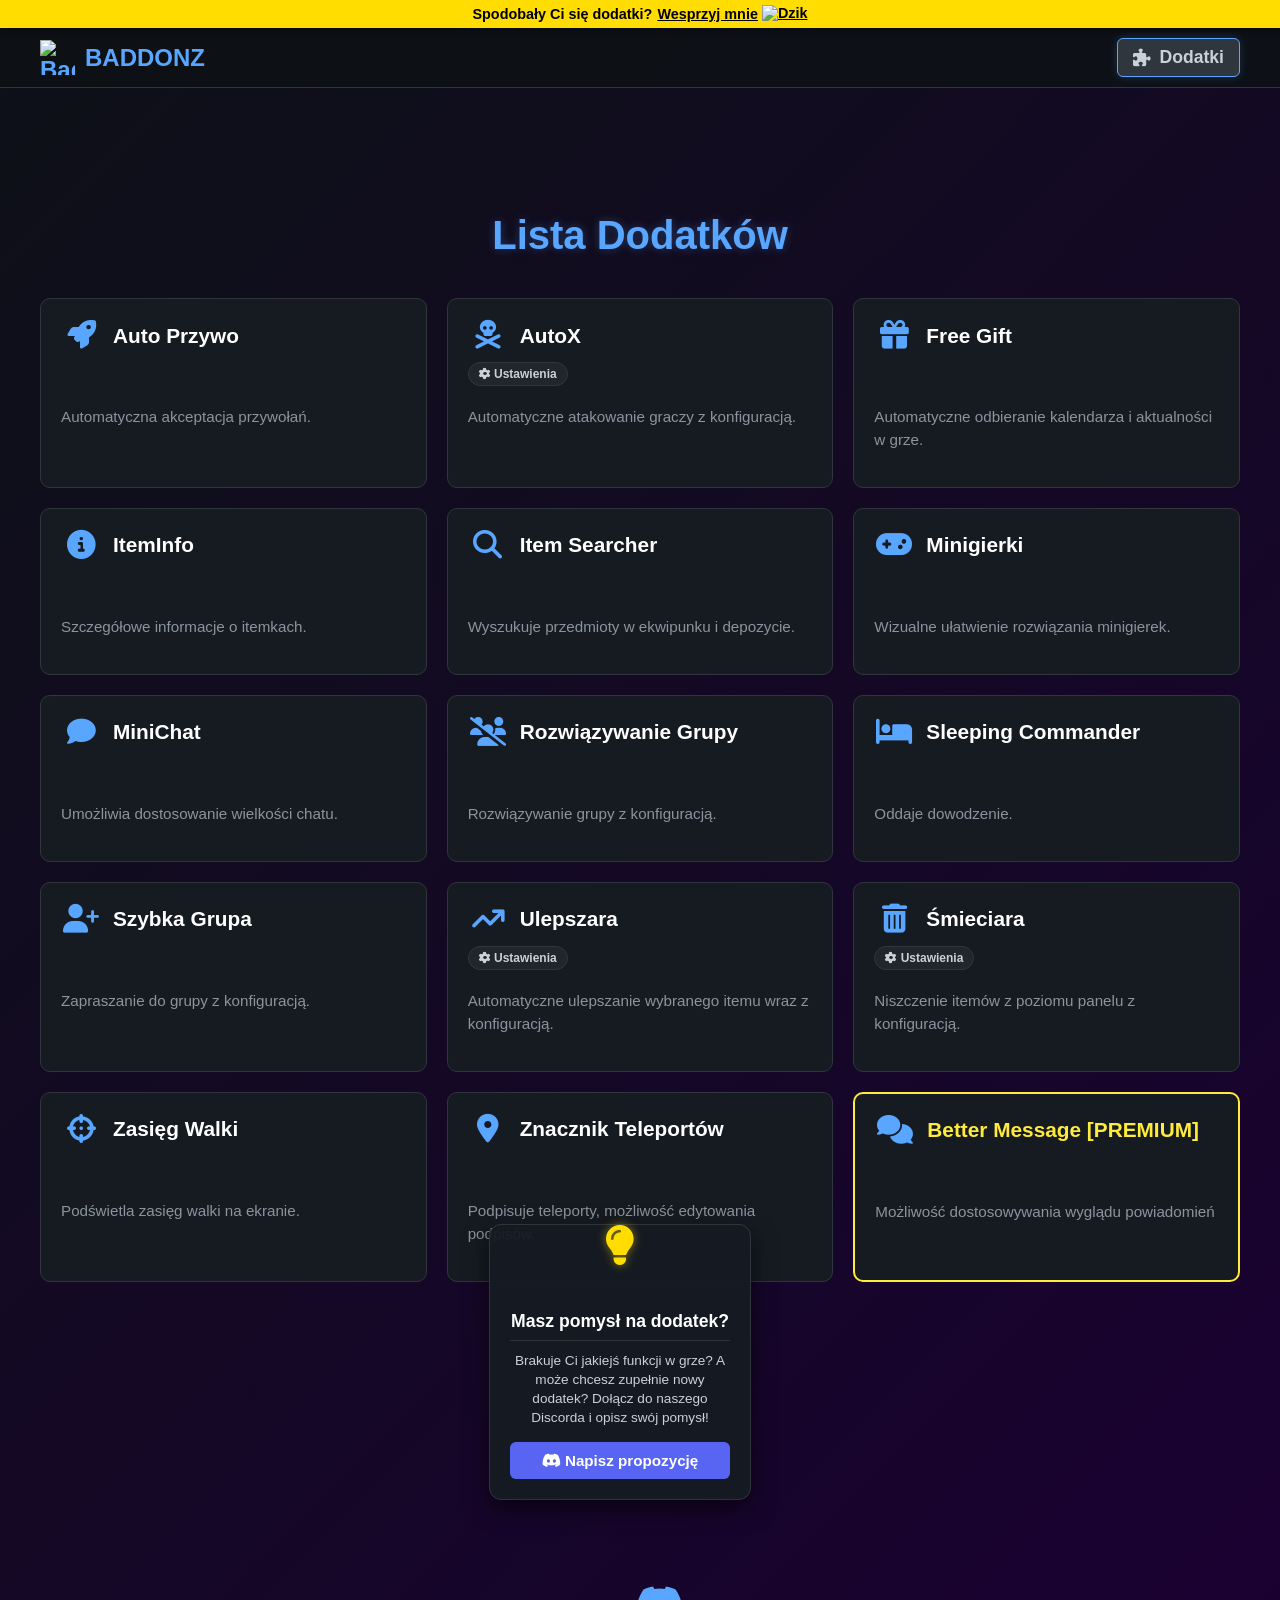
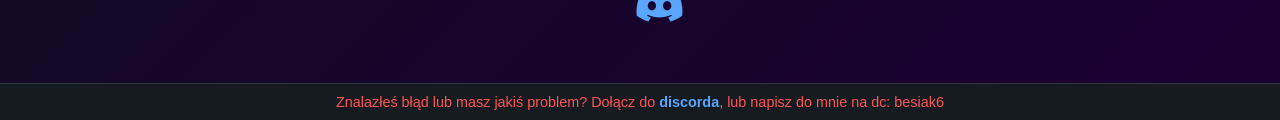
==== commit bb835546: "Update index.html" ====
--- a/dodatki/index.html
+++ b/dodatki/index.html
@@ -7,525 +7,607 @@
     <link rel="icon" type="image/png" href="https://i.imgur.com/OAtRFEw.png">
     <link rel="stylesheet" href="https://cdnjs.cloudflare.com/ajax/libs/font-awesome/6.5.1/css/all.min.css">
     <style>
-        /* =========================================
-           1. ORYGINALNY WYGLĄD STRONY (IDEALNY KOPION)
-           ========================================= */
-        :root {
-            --bg-dark: #0d1117;
-            --bg-panel: #161b22;
-            --border-color: #30363d;
-            --accent-blue: #58a6ff;
-            --text-main: #c9d1d9;
-            --text-muted: #8b949e;
-        }
-
-        body { 
-            background: linear-gradient(135deg, var(--bg-dark), #1b0033); 
-            color: var(--text-main); 
-            font-family: 'Segoe UI', Tahoma, Geneva, Verdana, sans-serif; 
-            margin: 0; 
-            display: flex; 
-            flex-direction: column; 
-            align-items: center; 
-            min-height: 100vh; 
-            overflow-x: hidden; 
-            user-select: none;
-        }
-
-        /* Navigacja i Banery */
-        .top-banner { position: fixed; top: 0; left: 0; width: 100%; background-color: #FFDD00; color: #000; padding: 5px 0; font-weight: bold; font-size: 0.9em; z-index: 1001; text-align: center; display: flex; justify-content: center; align-items: center; gap: 5px; }
+        html, body { background: linear-gradient(135deg, #0d1117, #1b0033); color: #c9d1d9; font-family: 'Segoe UI', sans-serif; margin: 0; min-height: 100vh; }
+        body { display: flex; flex-direction: column; align-items: center; overflow-x: hidden; position: relative; }
+        #world { transition: transform 0.05s linear; width: 100%; display: flex; flex-direction: column; align-items: center; }
+
+        .top-banner { position: fixed; top: 0; left: 0; width: 100%; background-color: #FFDD00; color: #000; padding: 5px 0; font-weight: bold; font-size: 0.9em; z-index: 1001; text-align: center; box-shadow: 0 2px 5px rgba(0,0,0,0.5); display: flex; justify-content: center; align-items: center; gap: 5px; }
         .top-banner a { color: #000; text-decoration: underline; display: inline-flex; align-items: center; gap: 4px; }
         .top-banner img { height: 18px; width: auto; vertical-align: middle; }
-        
-        .navbar { position: fixed; top: 28px; left: 0; width: 100%; background: rgba(13, 17, 23, 0.95); border-bottom: 1px solid var(--border-color); display: flex; justify-content: space-between; align-items: center; padding: 10px 40px; box-sizing: border-box; z-index: 1000; backdrop-filter: blur(5px); }
-        .nav-brand { display: flex; align-items: center; gap: 10px; font-size: 1.5em; font-weight: bold; color: var(--accent-blue); text-decoration: none; }
+
+        .footer-banner { position: fixed; bottom: 0; left: 0; width: 100%; background-color: #161b22; color: #ff5555; padding: 10px 0; font-size: 0.9em; z-index: 1001; border-top: 1px solid #30363d; font-weight: 500; text-align: center; }
+        .footer-banner a { color: #58a6ff; text-decoration: none; font-weight: bold; }
+
+        .navbar { position: fixed; top: 28px; left: 0; width: 100%; background: rgba(13, 17, 23, 0.95); border-bottom: 1px solid #30363d; display: flex; justify-content: space-between; align-items: center; padding: 10px 40px; box-sizing: border-box; z-index: 1000; }
+        .nav-brand { display: flex; align-items: center; gap: 10px; font-size: 1.5em; font-weight: bold; color: #58a6ff; text-decoration: none; transition: 0.2s; }
+        .nav-brand:hover { filter: brightness(1.2); }
         .nav-brand img { width: 35px; height: 35px; }
-        .nav-links a { color: var(--text-main); text-decoration: none; font-size: 1.1em; font-weight: 600; display: flex; align-items: center; gap: 8px; background: var(--border-color); padding: 8px 15px; border-radius: 6px; border: 1px solid var(--accent-blue); box-shadow: 0 0 10px rgba(88,166,255,0.2); }
-
-        .footer-banner { position: fixed; bottom: 0; left: 0; width: 100%; background-color: var(--bg-panel); color: #ff5555; padding: 10px 0; font-size: 0.9em; z-index: 1001; border-top: 1px solid var(--border-color); font-weight: 500; text-align: center; }
-        
-        /* Grid i Kafelki */
-        .content { padding: 100px 20px 80px 20px; z-index: 10; width: 100%; max-width: 1200px; text-align: center; }
-        .content h2 { color: var(--accent-blue); font-size: 2.5em; margin-bottom: 40px; text-shadow: 0 0 10px rgba(88, 166, 255, 0.3); }
-        .addons-grid { display: grid; grid-template-columns: repeat(auto-fill, minmax(320px, 1fr)); gap: 20px; text-align: left; }
-        
-        .addon-box { background: var(--bg-panel); border: 1px solid var(--border-color); border-radius: 10px; padding: 20px; display: flex; flex-direction: column; position: relative; transition: transform 0.2s, box-shadow 0.2s; }
-        .addon-box:hover { transform: translateY(-3px); box-shadow: 0 8px 15px rgba(0,0,0,0.5); }
+
+        .nav-links { display: flex; gap: 15px; }
+        .nav-links a { color: #c9d1d9; text-decoration: none; font-size: 1.1em; font-weight: 600; display: flex; align-items: center; gap: 8px; background: #30363d; padding: 8px 15px; border-radius: 6px; border: 1px solid #58a6ff; transition: 0.2s; box-shadow: 0 0 10px rgba(88,166,255,0.2); }
+
+        .discord-icon-fixed { position: fixed; bottom: 55px; left: 20px; z-index: 1000; transition: transform 0.2s; color: #58a6ff; font-size: 40px; text-decoration: none; }
+        .discord-icon-fixed:hover { transform: scale(1.1); }
+
+        .idea-panel { position: fixed; right: 20px; top: 50%; transform: translateY(-50%); background: rgba(22, 27, 34, 0.95); border: 1px solid #30363d; border-radius: 12px; padding: 20px; width: 220px; text-align: center; box-shadow: 0 8px 24px rgba(0,0,0,0.6); z-index: 999; overflow: visible; }
+        .idea-panel h3 { margin: 0 0 10px 0; font-size: 1.1em; color: #fff; border-bottom: 1px solid #30363d; padding-bottom: 8px; }
+        .idea-panel p { font-size: 0.85em; color: #c9d1d9; margin: 0 0 15px 0; line-height: 1.4; }
+        .idea-panel .dc-btn { display: inline-block; width: 100%; padding: 10px 0; background: #5865F2; color: white; text-decoration: none; border-radius: 6px; font-weight: bold; font-size: 0.95em; transition: 0.2s; }
+        .idea-panel .dc-btn:hover { background: #4752C4; }
+
+        .idea-icon-zone { position: relative; height: 60px; margin-bottom: 6px; }
+
+        #lampIcon {
+            position: absolute; left: 50%; top: 0; transform: translate(-50%,-50%);
+            font-size: 2.5em; color: #FFDD00; text-shadow: 0 0 10px rgba(255, 221, 0, 0.5);
+            cursor: grab; z-index: 5; user-select: none; touch-action: none;
+        }
+        #lampIcon:active { cursor: grabbing; }
+
+        #keyIcon {
+            position: absolute; left: 50%; top: 12px; transform: translateX(-50%) scale(0) rotate(0deg);
+            font-size: 1.8em; color: #ffcc66; z-index: 4; user-select: none;
+            transition: transform 0.35s cubic-bezier(.34,1.56,.64,1);
+            filter: drop-shadow(0 0 6px rgba(255,204,102,0.6));
+        }
+        #keyIcon.revealed { transform: translateX(-50%) scale(1) rotate(-15deg); cursor: pointer; }
+        #keyIcon.revealed:hover { transform: translateX(-50%) scale(1.15) rotate(-15deg); }
+        #keyIcon.picked { display: none; }
+
+        #cursorKey {
+            position: fixed; pointer-events: none; z-index: 99999; font-size: 1.6em; color: #ffcc66;
+            display: none; transform: translate(-50%,-50%) rotate(-20deg);
+            filter: drop-shadow(0 0 6px rgba(255,204,102,0.8));
+        }
+
+        .content { padding: 120px 20px 80px 20px; z-index: 10; width: 100%; max-width: 1200px; text-align: center; }
+        .content h2 { color: #58a6ff; font-size: 2.5em; margin-bottom: 40px; text-shadow: 0 0 10px rgba(88, 166, 255, 0.3); }
+
+        .addons-grid { display: grid; grid-template-columns: repeat(auto-fit, minmax(320px, 1fr)); gap: 20px; text-align: left; }
+        .addon-box { background: #161b22; border: 1px solid #30363d; border-radius: 10px; padding: 20px; display: flex; flex-direction: column; transition: transform 0.2s, border-color 0.2s; position: relative; }
+        .addon-box:hover { transform: translateY(-5px); border-color: #58a6ff; box-shadow: 0 8px 24px rgba(0,0,0,0.4); }
+
         .addon-header { display: flex; align-items: center; gap: 12px; margin-bottom: 10px; }
-        .addon-icon { font-size: 1.8em; color: var(--accent-blue); width: 40px; text-align: center; }
+        .addon-icon { font-size: 1.8em; color: #58a6ff; width: 40px; text-align: center; }
         .addon-title { margin: 0; color: #fff; font-size: 1.3em; }
-        .addon-desc { color: var(--text-muted); font-size: 0.95em; margin: 0; flex-grow: 1; line-height: 1.4; }
-
-        /* Panel Boczny */
-        .idea-panel { position: fixed; right: 20px; top: 50%; transform: translateY(-50%); background: rgba(22, 27, 34, 0.95); border: 1px solid var(--border-color); border-radius: 12px; padding: 20px; width: 220px; text-align: center; box-shadow: 0 8px 24px rgba(0,0,0,0.6); z-index: 999; }
-        .idea-panel h3 { margin: 0 0 10px 0; font-size: 1.1em; color: #fff; border-bottom: 1px solid var(--border-color); padding-bottom: 8px; }
-        .idea-panel p { font-size: 0.85em; color: var(--text-main); margin: 0 0 15px 0; }
-        .dc-btn { display: inline-block; width: 100%; padding: 10px 0; background: #5865F2; color: white; text-decoration: none; border-radius: 6px; font-weight: bold; cursor: pointer; transition: 0.2s; }
-        .dc-btn:hover { background: #4752c4; }
-
-        /* =========================================
-           2. MECHANIKA ZAGADKI (EASTER EGG)
-           ========================================= */
-        .idea-icon-container { position: relative; height: 50px; margin-bottom: 10px; display: flex; justify-content: center; align-items: center; }
-        #hidden-key { position: absolute; font-size: 2em; color: #d4af37; opacity: 0; transform: scale(0.5); transition: 0.3s; cursor: pointer; }
-        #hidden-key.revealed { opacity: 1; transform: scale(1); z-index: 50; }
-        
-        #draggable-lightbulb { font-size: 2.5em; color: #FFDD00; cursor: grab; position: relative; z-index: 100; filter: drop-shadow(0 0 10px rgba(255, 221, 0, 0.5)); transition: transform 0.1s; }
-        #draggable-lightbulb:active { cursor: grabbing; }
-        #cursor-key { position: fixed; font-size: 2em; color: #d4af37; pointer-events: none; z-index: 9999; display: none; transform: translate(-20%, -20%) rotate(-45deg); filter: drop-shadow(2px 4px 6px black); }
-
-        /* Sejf udający normalny kafelek */
-        #item-info-box { perspective: 1000px; transform-style: preserve-3d; position: relative; overflow: visible; }
-        .vault-door { background: var(--bg-panel); border-radius: 10px; width: 100%; height: 100%; position: relative; z-index: 2; transform-origin: left; transition: transform 1.2s cubic-bezier(0.25, 0.1, 0.25, 1); display: flex; flex-direction: column; }
-        .vault-interior { background: radial-gradient(circle, #333 0%, #000 100%); border: 2px inset #555; border-radius: 10px; position: absolute; top: 0; left: 0; width: 100%; height: 100%; box-sizing: border-box; z-index: 1; display: flex; justify-content: center; align-items: center; box-shadow: inset 0 0 30px #000; }
-        
-        .vault-unlocked .vault-door { transform: rotateY(-105deg); opacity: 0.8; pointer-events: none; }
-        
-        /* Broń w sejfie */
-        #secret-ak47-svg { width: 70%; max-width: 150px; cursor: pointer; filter: drop-shadow(0 0 15px #ffaa00); animation: floatWeapon 2s infinite ease-in-out; pointer-events: none; opacity: 0; transition: opacity 0.5s 1s; }
-        .vault-unlocked #secret-ak47-svg { pointer-events: auto; opacity: 1; }
-        #secret-ak47-svg:hover { filter: drop-shadow(0 0 25px #ff5555) brightness(1.2); }
-        @keyframes floatWeapon { 0%, 100% { transform: translateY(0); } 50% { transform: translateY(-8px); } }
-
-        /* =========================================
-           3. TRYB FPS CS:GO (POINTER LOCK API)
-           ========================================= */
-        body.fps-active { cursor: none !important; user-select: none; }
-        body.fps-active * { cursor: none !important; }
-        body.fps-active.shaking { transform: translate(calc(var(--shake-x) * 1px), calc(var(--shake-y) * 1px)); }
-
-        #fps-ui { position: fixed; top: 0; left: 0; width: 100vw; height: 100vh; pointer-events: none; z-index: 9000; display: none; }
-        
-        /* WIRTUALNY CELOWNIK - To nim teraz sterujemy, myszka jest zablokowana! */
-        #virtual-crosshair { position: fixed; width: 40px; height: 40px; transform: translate(-50%, -50%); pointer-events: none; z-index: 9999; }
-        .ch-line { position: absolute; background: #00ff00; box-shadow: 0 0 2px #000; transition: 0.05s ease-out; }
-        /* Dynamiczny rozrzut (spread) */
-        .ch-line.top { top: 0; left: 19px; width: 2px; height: 12px; }
-        .ch-line.bottom { bottom: 0; left: 19px; width: 2px; height: 12px; }
-        .ch-line.left { top: 19px; left: 0; width: 12px; height: 2px; }
-        .ch-line.right { top: 19px; right: 0; width: 12px; height: 2px; }
-        
-        .shooting .ch-line.top { top: -6px; }
-        .shooting .ch-line.bottom { bottom: -6px; }
-        .shooting .ch-line.left { left: -6px; }
-        .shooting .ch-line.right { right: -6px; }
-
-        /* Hitmarker (znak X) */
-        #hitmarker { position: absolute; top: 50%; left: 50%; width: 20px; height: 20px; transform: translate(-50%, -50%); opacity: 0; transition: opacity 0.1s; pointer-events: none; }
-        #hitmarker::before, #hitmarker::after { content: ''; position: absolute; background: #ff0000; width: 14px; height: 2px; top: 9px; left: 3px; box-shadow: 0 0 4px red; }
-        #hitmarker::before { transform: rotate(45deg); }
-        #hitmarker::after { transform: rotate(-45deg); }
-        #hitmarker.active { opacity: 1; transform: translate(-50%, -50%) scale(1.3); transition: none; }
-
-        /* Viewmodel - Ulepszona Broń i Ręce */
-        #viewmodel { position: absolute; bottom: -20px; right: 10%; width: 600px; height: 450px; transform-origin: bottom right; transition: transform 0.05s ease-out, right 0.1s; filter: drop-shadow(-20px 20px 25px rgba(0,0,0,0.7)); }
-        .shooting #viewmodel { transform: translate(20px, 30px) rotate(4deg); }
-        
-        /* Muzzle Flash */
-        #muzzle-flash { position: absolute; top: 50px; left: 10px; width: 200px; height: 200px; background: radial-gradient(circle, #fff 5%, #ffaa00 20%, transparent 60%); opacity: 0; transform: scale(0.5); pointer-events: none; mix-blend-mode: screen; }
-        .shooting #muzzle-flash { opacity: 1; transform: scale(1.2) rotate(45deg); }
-
-        /* HUD & Killfeed */
-        #killfeed { position: absolute; top: 20px; right: 20px; display: flex; flex-direction: column; gap: 5px; pointer-events: none; }
-        .kill-entry { background: rgba(0,0,0,0.8); border: 1px solid var(--border-color); color: #fff; padding: 5px 15px; border-radius: 4px; font-family: monospace; display: flex; align-items: center; gap: 10px; animation: slideIn 0.2s forwards, fadeOut 0.5s 4s forwards; font-size: 14px; box-shadow: 0 0 10px rgba(0,0,0,0.5); }
-        .kill-entry .killer { color: var(--accent-blue); font-weight: bold; }
-        .kill-entry .victim { color: #ff5555; font-weight: bold; }
-        .hud-panel { position: absolute; bottom: 30px; background: rgba(0,0,0,0.7); padding: 10px 25px; border-left: 5px solid var(--accent-blue); font-family: monospace; font-size: 28px; font-weight: bold; color: #fff; text-shadow: 2px 2px 0 #000; }
-        #hud-health { left: 40px; border-left-color: #28a745; }
-        #hud-ammo { right: 40px; border-left-color: #ffdd00; }
-
-        /* System Zniszczeń */
-        .bullet-hole { position: absolute; width: 14px; height: 14px; background: radial-gradient(circle, #000 30%, #333 70%, transparent 100%); border-radius: 50%; pointer-events: none; z-index: 8999; transform: translate(-50%, -50%); opacity: 0.9; box-shadow: inset 0 0 4px #000; }
-        .particle { position: absolute; pointer-events: none; z-index: 9999; border-radius: 2px; box-shadow: 0 0 8px rgba(0,0,0,0.8); }
-        .destructible { transition: filter 0.1s; }
-        .destroyed { pointer-events: none !important; opacity: 0; transition: opacity 0.1s; }
-
-        @keyframes slideIn { from { transform: translateX(100%); opacity: 0; } to { transform: translateX(0); opacity: 1; } }
-        @keyframes fadeOut { to { opacity: 0; } }
-
-        /* End Screen */
-        #end-screen { position: fixed; top: 0; left: 0; width: 100vw; height: 100vh; background: rgba(0,0,0,0.9); backdrop-filter: blur(10px); color: #fff; z-index: 10000; display: flex; flex-direction: column; justify-content: center; align-items: center; opacity: 0; pointer-events: none; transition: opacity 1.5s; text-align: center; }
-        #end-screen.visible { opacity: 1; pointer-events: all; }
-        #end-screen h1 { font-size: 4em; color: #FFDD00; margin-bottom: 10px; text-transform: uppercase; font-family: Impact, sans-serif; letter-spacing: 2px; }
-        #end-screen h2 { color: #ff5555; margin-bottom: 40px; font-family: 'Segoe UI', sans-serif; }
-        #end-screen a { padding: 15px 40px; background: #ff5555; color: white; text-decoration: none; font-weight: bold; font-size: 1.5em; border-radius: 5px; transition: 0.2s; cursor: pointer; border: 2px solid #ff2222; }
-        #end-screen a:hover { background: #cc0000; transform: scale(1.05); box-shadow: 0 0 20px rgba(255,0,0,0.5); }
+        .addon-desc { color: #8b949e; font-size: 0.95em; line-height: 1.5; margin-bottom: 15px; flex-grow: 1; }
+        .addon-tags { display: flex; gap: 8px; margin-bottom: 5px; flex-wrap: wrap; min-height: 24px; }
+        .tag { background: #21262d; border: 1px solid #30363d; color: #c9d1d9; font-size: 0.75em; padding: 4px 10px; border-radius: 20px; font-weight: bold; }
+
+        /* ---- ItemInfo "sejf" ---- */
+        #itemInfoAddon { perspective: 900px; }
+        #itemInfoAddon.unlockable .addon-icon { cursor: pointer; }
+        #itemInfoAddon.unlockable .addon-icon:hover { color: #ffcc66; text-shadow: 0 0 10px rgba(255,204,102,0.7); }
+        #itemInfoAddon .safe-inner {
+            position: absolute; inset: 0; background: radial-gradient(circle at 50% 40%, #14181f, #05070a); border-radius: 10px;
+            display: flex; align-items: center; justify-content: center; flex-direction: column;
+            opacity: 0; pointer-events: none; transition: opacity 0.3s;
+        }
+        #itemInfoAddon.opened .safe-inner { opacity: 1; pointer-events: auto; }
+        #itemInfoAddon.opening .addon-header, #itemInfoAddon.opening .addon-desc, #itemInfoAddon.opening .addon-tags,
+        #itemInfoAddon.opened .addon-header, #itemInfoAddon.opened .addon-desc, #itemInfoAddon.opened .addon-tags { opacity: 0; transition: opacity 0.2s; }
+        #itemInfoAddon .safe-door {
+            position: absolute; inset: 0; background: linear-gradient(135deg,#2b3038,#1a1e24); border-radius: 10px;
+            border: 3px solid #454b54; transform-origin: left center; transition: transform 0.65s cubic-bezier(.55,0,.35,1);
+            display: flex; align-items: center; justify-content: center; z-index: 3;
+            opacity: 0; pointer-events: none;
+            box-shadow: inset 0 0 20px rgba(0,0,0,0.6);
+        }
+        #itemInfoAddon.opening .safe-door,
+        #itemInfoAddon.opened .safe-door { opacity: 1; pointer-events: auto; }
+        #itemInfoAddon.opened .safe-door { transform: rotateY(-115deg); }
+        #itemInfoAddon .safe-door .dial { width: 46px; height: 46px; border-radius: 50%; border: 4px solid #6b7280; display:flex; align-items:center; justify-content:center; box-shadow: 0 0 10px rgba(0,0,0,0.6); }
+        #itemInfoAddon .safe-door .dial i { color: #6b7280; font-size: 1.1em; }
+        #akGun {
+            font-size: 3.6em; color: #ffb347; cursor: pointer; text-shadow: 0 0 18px rgba(255,179,71,0.7);
+            animation: akFloat 2.2s ease-in-out infinite;
+            transform: rotate(-25deg);
+        }
+        #akGun:hover { color: #ffd280; }
+        #akGun + span { display:block; font-size:0.8em; color:#8b949e; margin-top:8px; }
+        @keyframes akFloat { 0%,100%{transform:rotate(-25deg) translateY(0);} 50%{transform:rotate(-25deg) translateY(-6px);} }
+
+        /* ---- Uszkodzenia kafelków ---- */
+        .destructible { position: relative; }
+        .crack-layer { position: absolute; inset: 0; pointer-events: none; z-index: 5; opacity: 0; transition: opacity 0.15s; border-radius: inherit; overflow: hidden; }
+        .crack-layer.show { opacity: 1; }
+        .crack-layer svg { width: 100%; height: 100%; }
+        .destructible.dmg { animation: hitFlash 0.18s; }
+        @keyframes hitFlash { 0%{ filter:brightness(2) saturate(0);} 100%{ filter:none; } }
+
+        /* ---- Tryb FPS ---- */
+        body.cs-mode, body.cs-mode * { cursor: none !important; }
+
+        #crosshair { position: fixed; width: 40px; height: 40px; z-index: 999999; pointer-events: none; display: none; transform: translate(-50%,-50%); }
+        #crosshair .bar { position: absolute; background: #e7e7e7; box-shadow: 0 0 3px rgba(0,0,0,0.9); }
+        #crosshair .bar.top { left: 50%; top: 3px; width: 2px; height: 10px; transform: translateX(-50%); }
+        #crosshair .bar.bottom { left: 50%; bottom: 3px; width: 2px; height: 10px; transform: translateX(-50%); }
+        #crosshair .bar.left { top: 50%; left: 3px; height: 2px; width: 10px; transform: translateY(-50%); }
+        #crosshair .bar.right { top: 50%; right: 3px; height: 2px; width: 10px; transform: translateY(-50%); }
+        #crosshair .dot { position: absolute; left: 50%; top: 50%; width: 3px; height: 3px; background: #e7e7e7; border-radius: 50%; transform: translate(-50%,-50%); }
+        #crosshair.shot .bar { background: #ff5555; }
+
+        #hitmarker { position: fixed; width: 34px; height: 34px; z-index: 999999; pointer-events: none; display:none; transform: translate(-50%,-50%); }
+        #hitmarker svg { width: 100%; height: 100%; }
+        #hitmarker.show { animation: hitmarkerPop 0.25s ease-out forwards; }
+        @keyframes hitmarkerPop { 0%{ opacity:1; transform: translate(-50%,-50%) scale(0.6);} 60%{opacity:1; transform: translate(-50%,-50%) scale(1.15);} 100%{ opacity:0; transform: translate(-50%,-50%) scale(1.3);} }
+
+        #gunHud { position: fixed; bottom: -30px; right: 20px; z-index: 999998; display: none; transition: transform 0.05s ease-out; width: 340px; height: 260px; pointer-events: none; }
+        #gunHud svg { width: 100%; height: 100%; filter: drop-shadow(0 10px 12px rgba(0,0,0,0.6)); }
+        #gunHud.idle { animation: gunBob 2.6s ease-in-out infinite; }
+        #gunHud.recoil { transform: translate(6px, 26px) rotate(-4deg) !important; }
+        @keyframes gunBob { 0%,100%{ transform: translateY(0);} 50%{ transform: translateY(-8px);} }
+
+        #muzzleFlash { position: fixed; z-index: 999998; width: 90px; height: 90px; pointer-events:none; display:none; transform: translate(-50%,-50%); }
+        #muzzleFlash.show { animation: flashPop 0.09s ease-out forwards; }
+        @keyframes flashPop { 0%{ opacity:1; transform: translate(-50%,-50%) scale(0.4) rotate(0deg);} 100%{ opacity:0; transform: translate(-50%,-50%) scale(1.3) rotate(20deg);} }
+
+        .csHint {
+            position: fixed; top: 90px; left: 50%; transform: translateX(-50%); z-index: 999997;
+            background: rgba(0,0,0,0.75); color: #ffcc66; padding: 10px 20px; border-radius: 8px;
+            font-size: 0.95em; display: none; text-align:center; border: 1px solid rgba(255,204,102,0.3);
+        }
+
+        .bullet-hole { position: fixed; z-index: 998; pointer-events: none; transform: translate(-50%,-50%) rotate(var(--r,0deg)); }
+        .bullet-hole svg { width: 34px; height: 34px; }
+
+        .smoke-puff {
+            position: fixed; z-index: 997; pointer-events: none; width: 20px; height: 20px; border-radius: 50%;
+            background: radial-gradient(circle, rgba(140,140,140,0.55), rgba(140,140,140,0) 70%);
+            transform: translate(-50%,-50%); animation: smokeRise 0.6s ease-out forwards;
+        }
+        @keyframes smokeRise { 0%{ opacity:0.7; transform: translate(-50%,-50%) scale(0.5);} 100%{ opacity:0; transform: translate(-50%,-70%) scale(1.8);} }
+
+        .shard { position: fixed; background: #21262d; border: 1px solid #30363d; z-index: 996; pointer-events: none; box-shadow: 0 4px 10px rgba(0,0,0,0.4); }
+
+        body.shaking { animation: bigShake 0.22s ease-in-out; }
+        @keyframes bigShake {
+            0%,100% { transform: translate(0,0) rotate(0); }
+            15% { transform: translate(-6px,4px) rotate(-0.4deg); }
+            35% { transform: translate(6px,-4px) rotate(0.4deg); }
+            55% { transform: translate(-4px,-3px) rotate(-0.2deg); }
+            75% { transform: translate(4px,3px) rotate(0.2deg); }
+        }
+
+        #vignette { position: fixed; inset: 0; z-index: 999996; pointer-events: none; box-shadow: inset 0 0 180px 40px rgba(0,0,0,0.55); opacity: 0; display:none; }
+
+        #endScreen {
+            position: fixed; inset: 0; background: #000; z-index: 9999999;
+            display: none; align-items: center; justify-content: center; flex-direction: column;
+            text-align: center; padding: 20px; box-sizing: border-box;
+        }
+        #endScreen.show { display: flex; animation: fadeIn 0.6s ease; }
+        @keyframes fadeIn { from{opacity:0;} to{opacity:1;} }
+        #endScreen img { width: 160px; margin-bottom: 25px; filter: drop-shadow(0 0 20px #ffdd00); animation: akFloat 2.4s ease-in-out infinite; }
+        #endScreen h1 { color: #fff; font-size: 1.8em; margin: 0 0 25px 0; }
+        #endScreen a.supp {
+            background: #FFDD00; color: #000; padding: 14px 32px; border-radius: 8px;
+            font-weight: bold; text-decoration: none; font-size: 1.1em; transition: 0.2s;
+        }
+        #endScreen a.supp:hover { transform: scale(1.06); box-shadow: 0 0 25px rgba(255,221,0,0.5); }
+
+        #destroyCounter {
+            position: fixed; top: 140px; right: 20px; z-index: 999997; color: #ff8080;
+            font-size: 0.85em; background: rgba(0,0,0,0.65); padding: 7px 14px; border-radius: 6px;
+            display: none; font-weight: 600; letter-spacing: 0.5px;
+        }
     </style>
 </head>
 <body>
-
-    <div class="top-banner destructible" data-name="Baner Górny">Spodobały Ci się dodatki? <a href="https://suppi.pl/besiak" target="_blank">Wesprzyj mnie <img src="https://i.imgur.com/syTg29C.png" alt="Dzik"></a></div>
-    <nav class="navbar destructible" data-name="Menu">
-        <a href="/" class="nav-brand"><img src="https://i.imgur.com/OAtRFEw.png" alt="Logo">BADDONZ</a>
+    <div class="top-banner">Spodobały Ci się dodatki? <a href="https://suppi.pl/besiak" target="_blank">Wesprzyj mnie <img src="https://i.imgur.com/syTg29C.png" alt="Dzik"></a></div>
+
+    <div id="world">
+    <nav class="navbar destructible" data-hp="5">
+        <a href="/" class="nav-brand"><img src="https://i.imgur.com/OAtRFEw.png" alt="Baddonz Logo">BADDONZ</a>
         <div class="nav-links"><a href="/dodatki"><i class="fas fa-puzzle-piece"></i> Dodatki</a></div>
+        <div class="crack-layer"></div>
     </nav>
 
     <div class="content">
-        <h2 class="destructible" data-name="Nagłówek">Lista Dodatków</h2>
+        <h2>Lista Dodatków</h2>
         <div class="addons-grid" id="addons-container">
-            <div class="addon-box destructible" data-name="Auto Przywo"><div class="addon-header"><div class="addon-icon"><i class="fas fa-rocket"></i></div><h3 class="addon-title">Auto Przywo</h3></div><p class="addon-desc">Automatyczna akceptacja przywołań.</p></div>
-            <div class="addon-box destructible" data-name="AutoX"><div class="addon-header"><div class="addon-icon"><i class="fas fa-skull-crossbones"></i></div><h3 class="addon-title">AutoX</h3></div><p class="addon-desc">Automatyczne atakowanie graczy z konfiguracją.</p></div>
-            <div class="addon-box destructible" data-name="Free Gift"><div class="addon-header"><div class="addon-icon"><i class="fas fa-gift"></i></div><h3 class="addon-title">Free Gift</h3></div><p class="addon-desc">Automatyczne odbieranie kalendarza.</p></div>
-            
-            <div class="addon-box" id="item-info-box">
-                <div class="vault-interior">
-                    <svg id="secret-ak47-svg" viewBox="0 0 200 80" xmlns="http://www.w3.org/2000/svg">
-                        <defs>
-                            <linearGradient id="metal" x1="0%" y1="0%" x2="0%" y2="100%"><stop offset="0%" stop-color="#777" /><stop offset="100%" stop-color="#222" /></linearGradient>
-                            <linearGradient id="wood" x1="0%" y1="0%" x2="0%" y2="100%"><stop offset="0%" stop-color="#a0522d" /><stop offset="100%" stop-color="#5c3317" /></linearGradient>
-                        </defs>
-                        <rect x="70" y="25" width="110" height="6" fill="url(#metal)" />
-                        <rect x="90" y="20" width="50" height="4" fill="url(#metal)" />
-                        <path d="M 180 25 L 185 20 L 190 25 Z" fill="url(#metal)" /> <path d="M 90 28 L 130 28 L 125 36 L 85 36 Z" fill="url(#wood)" />
-                        <path d="M 40 25 L 90 25 L 90 40 L 40 40 Z" fill="url(#metal)" />
-                        <path d="M 60 40 L 75 75 L 85 75 L 75 40 Z" fill="#111" />
-                        <path d="M 45 40 L 45 60 L 52 60 L 52 40 Z" fill="url(#wood)" />
-                        <path d="M 40 25 L 10 35 L 10 50 L 35 40 Z" fill="url(#wood)" />
-                    </svg>
+            <div class="addon-box destructible" data-hp="4"><div class="addon-header"><div class="addon-icon"><i class="fas fa-rocket"></i></div><h3 class="addon-title">Auto Przywo</h3></div><div class="addon-tags"></div><p class="addon-desc">Automatyczna akceptacja przywołań.</p><div class="crack-layer"></div></div>
+            <div class="addon-box destructible" data-hp="4"><div class="addon-header"><div class="addon-icon"><i class="fas fa-skull-crossbones"></i></div><h3 class="addon-title">AutoX</h3></div><div class="addon-tags"><span class="tag"><i class="fas fa-cog"></i> Ustawienia</span></div><p class="addon-desc">Automatyczne atakowanie graczy z konfiguracją.</p><div class="crack-layer"></div></div>
+            <div class="addon-box destructible" data-hp="4"><div class="addon-header"><div class="addon-icon"><i class="fas fa-gift"></i></div><h3 class="addon-title">Free Gift</h3></div><div class="addon-tags"></div><p class="addon-desc">Automatyczne odbieranie kalendarza i aktualności w grze.</p><div class="crack-layer"></div></div>
+
+            <div class="addon-box destructible" id="itemInfoAddon" data-hp="4">
+                <div class="addon-header"><div class="addon-icon"><i class="fas fa-circle-info"></i></div><h3 class="addon-title">ItemInfo</h3></div>
+                <div class="addon-tags"></div>
+                <p class="addon-desc">Szczegółowe informacje o itemkach.</p>
+                <div class="safe-door"><div class="dial"><i class="fas fa-lock"></i></div></div>
+                <div class="safe-inner">
+                    <i class="fas fa-gun" id="akGun"></i>
+                    <span>Kliknij, aby wziąć AK-47</span>
                 </div>
-                <div class="vault-door destructible" data-name="ItemInfo">
-                    <div class="addon-header">
-                        <div class="addon-icon" id="lock-icon" title="Przeciągnij tu żarówkę!"><i class="fas fa-circle-info"></i></div>
-                        <h3 class="addon-title">ItemInfo</h3>
-                    </div>
-                    <p class="addon-desc">Szczegółowe informacje o itemkach.</p>
+                <div class="crack-layer"></div>
+            </div>
+
+            <div class="addon-box destructible" data-hp="4"><div class="addon-header"><div class="addon-icon"><i class="fas fa-search"></i></div><h3 class="addon-title">Item Searcher</h3></div><div class="addon-tags"></div><p class="addon-desc">Wyszukuje przedmioty w ekwipunku i depozycie.</p><div class="crack-layer"></div></div>
+            <div class="addon-box destructible" data-hp="4"><div class="addon-header"><div class="addon-icon"><i class="fas fa-gamepad"></i></div><h3 class="addon-title">Minigierki</h3></div><div class="addon-tags"></div><p class="addon-desc">Wizualne ułatwienie rozwiązania minigierek.</p><div class="crack-layer"></div></div>
+            <div class="addon-box destructible" data-hp="4"><div class="addon-header"><div class="addon-icon"><i class="fas fa-comment"></i></div><h3 class="addon-title">MiniChat</h3></div><div class="addon-tags"></div><p class="addon-desc">Umożliwia dostosowanie wielkości chatu.</p><div class="crack-layer"></div></div>
+            <div class="addon-box destructible" data-hp="4"><div class="addon-header"><div class="addon-icon"><i class="fas fa-users-slash"></i></div><h3 class="addon-title">Rozwiązywanie Grupy</h3></div><div class="addon-tags"></div><p class="addon-desc">Rozwiązywanie grupy z konfiguracją.</p><div class="crack-layer"></div></div>
+            <div class="addon-box destructible" data-hp="4"><div class="addon-header"><div class="addon-icon"><i class="fas fa-bed"></i></div><h3 class="addon-title">Sleeping Commander</h3></div><div class="addon-tags"></div><p class="addon-desc">Oddaje dowodzenie.</p><div class="crack-layer"></div></div>
+            <div class="addon-box destructible" data-hp="4"><div class="addon-header"><div class="addon-icon"><i class="fas fa-user-plus"></i></div><h3 class="addon-title">Szybka Grupa</h3></div><div class="addon-tags"></div><p class="addon-desc">Zapraszanie do grupy z konfiguracją.</p><div class="crack-layer"></div></div>
+            <div class="addon-box destructible" data-hp="4"><div class="addon-header"><div class="addon-icon"><i class="fas fa-arrow-trend-up"></i></div><h3 class="addon-title">Ulepszara</h3></div><div class="addon-tags"><span class="tag"><i class="fas fa-cog"></i> Ustawienia</span></div><p class="addon-desc">Automatyczne ulepszanie wybranego itemu wraz z konfiguracją.</p><div class="crack-layer"></div></div>
+            <div class="addon-box destructible" data-hp="4"><div class="addon-header"><div class="addon-icon"><i class="fas fa-trash-can"></i></div><h3 class="addon-title">Śmieciara</h3></div><div class="addon-tags"><span class="tag"><i class="fas fa-cog"></i> Ustawienia</span></div><p class="addon-desc">Niszczenie itemów z poziomu panelu z konfiguracją.</p><div class="crack-layer"></div></div>
+            <div class="addon-box destructible" data-hp="4"><div class="addon-header"><div class="addon-icon"><i class="fas fa-crosshairs"></i></div><h3 class="addon-title">Zasięg Walki</h3></div><div class="addon-tags"></div><p class="addon-desc">Podświetla zasięg walki na ekranie.</p><div class="crack-layer"></div></div>
+            <div class="addon-box destructible" data-hp="4"><div class="addon-header"><div class="addon-icon"><i class="fas fa-map-marker-alt"></i></div><h3 class="addon-title">Znacznik Teleportów</h3></div><div class="addon-tags"></div><p class="addon-desc">Podpisuje teleporty, możliwość edytowania podpisów.</p><div class="crack-layer"></div></div>
+            <div class="addon-box destructible" data-hp="4" style="border: 2px solid #ffeb3b;">
+                <div class="addon-header">
+                    <div class="addon-icon"><i class="fas fa-comments"></i></div>
+                    <h3 class="addon-title" style="color: #ffeb3b;">Better Message [PREMIUM]</h3>
                 </div>
+                <div class="addon-tags"></div>
+                <p class="addon-desc">Możliwość dostosowywania wyglądu powiadomień</p>
+                <div class="crack-layer"></div>
             </div>
-
-            <div class="addon-box destructible" data-name="Item Searcher"><div class="addon-header"><div class="addon-icon"><i class="fas fa-search"></i></div><h3 class="addon-title">Item Searcher</h3></div><p class="addon-desc">Wyszukuje przedmioty w ekwipunku.</p></div>
-            <div class="addon-box destructible" data-name="Minigierki"><div class="addon-header"><div class="addon-icon"><i class="fas fa-gamepad"></i></div><h3 class="addon-title">Minigierki</h3></div><p class="addon-desc">Ułatwienie rozwiązania minigierek.</p></div>
-            <div class="addon-box destructible" data-name="MiniChat"><div class="addon-header"><div class="addon-icon"><i class="fas fa-comment"></i></div><h3 class="addon-title">MiniChat</h3></div><p class="addon-desc">Umożliwia dostosowanie wielkości chatu.</p></div>
-            <div class="addon-box destructible" data-name="Rozwiązywanie Grupy"><div class="addon-header"><div class="addon-icon"><i class="fas fa-users-slash"></i></div><h3 class="addon-title">Rozwiązywanie Grupy</h3></div><p class="addon-desc">Rozwiązywanie grupy z konfiguracją.</p></div>
-            <div class="addon-box destructible" data-name="Sleeping Commander"><div class="addon-header"><div class="addon-icon"><i class="fas fa-bed"></i></div><h3 class="addon-title">Sleeping Commander</h3></div><p class="addon-desc">Oddaje dowodzenie.</p></div>
-            <div class="addon-box destructible" data-name="Ulepszara"><div class="addon-header"><div class="addon-icon"><i class="fas fa-arrow-trend-up"></i></div><h3 class="addon-title">Ulepszara</h3></div><p class="addon-desc">Automatyczne ulepszanie.</p></div>
         </div>
     </div>
 
-    <div class="idea-panel destructible" data-name="Panel Pomysłów">
-        <div class="idea-icon-container">
-            <i class="fas fa-key" id="hidden-key"></i>
-            <i class="fa-solid fa-lightbulb" id="draggable-lightbulb"></i>
+    <div class="idea-panel destructible" data-hp="6">
+        <div class="idea-icon-zone">
+            <i class="fa-solid fa-lightbulb" id="lampIcon"></i>
+            <i class="fa-solid fa-key" id="keyIcon"></i>
         </div>
         <h3>Masz pomysł na dodatek?</h3>
-        <p>Brakuje Ci jakiejś funkcji w grze?</p>
-        <div class="dc-btn"><i class="fab fa-discord"></i> Napisz propozycję</div>
+        <p>Brakuje Ci jakiejś funkcji w grze? A może chcesz zupełnie nowy dodatek? Dołącz do naszego Discorda i opisz swój pomysł!</p>
+        <a href="https://discord.gg/rJeNVHr49f" target="_blank" class="dc-btn"><i class="fab fa-discord"></i> Napisz propozycję</a>
+        <div class="crack-layer"></div>
     </div>
 
-    <div class="footer-banner destructible" data-name="Stopka">Znalazłeś błąd? Dołącz do discorda!</div>
-
-    <i class="fas fa-key" id="cursor-key"></i>
-
-    <div id="fps-ui">
-        <div id="virtual-crosshair">
-            <div class="ch-line top"></div>
-            <div class="ch-line bottom"></div>
-            <div class="ch-line left"></div>
-            <div class="ch-line right"></div>
-            <div id="hitmarker"></div>
-        </div>
-        
-        <div id="killfeed"></div>
-        
-        <div class="hud-panel" id="hud-health">✚ 100</div>
-        <div class="hud-panel" id="hud-ammo">30 / 90</div>
-
-        <div id="viewmodel">
-            <div id="muzzle-flash"></div>
-            <svg viewBox="0 0 400 300" style="width: 100%; height: 100%; filter: drop-shadow(5px 10px 15px rgba(0,0,0,0.6));">
-                <defs>
-                    <linearGradient id="gunMetal" x1="0%" y1="0%" x2="0%" y2="100%"><stop offset="0%" stop-color="#555"/><stop offset="50%" stop-color="#333"/><stop offset="100%" stop-color="#111"/></linearGradient>
-                    <linearGradient id="gunWood" x1="0%" y1="0%" x2="0%" y2="100%"><stop offset="0%" stop-color="#8B4513"/><stop offset="100%" stop-color="#3e1d05"/></linearGradient>
-                    <linearGradient id="glove" x1="0%" y1="0%" x2="100%" y2="100%"><stop offset="0%" stop-color="#1f1f1f"/><stop offset="100%" stop-color="#0a0a0a"/></linearGradient>
-                </defs>
-                <path d="M 0 300 L 120 180 L 160 190 L 150 210 L 40 300 Z" fill="url(#glove)" stroke="#ff2222" stroke-width="2"/>
-                <circle cx="140" cy="195" r="8" fill="#ff2222"/> <rect x="130" y="160" width="250" height="15" fill="url(#gunMetal)" rx="2"/>
-                <path d="M 370 155 L 380 150 L 385 160 L 380 165 Z" fill="#111"/> <rect x="150" y="150" width="100" height="10" fill="url(#gunMetal)"/> <path d="M 160 155 L 240 145 L 250 175 L 150 175 Z" fill="url(#gunWood)"/>
-                
-                <path d="M 30 300 L 170 190 L 210 200 L 120 300 Z" fill="url(#gunMetal)"/>
-                
-                <path d="M 160 200 Q 180 260 160 280 L 180 290 Q 210 250 190 195 Z" fill="#151515" stroke="#333" stroke-width="2"/>
-                
-                <path d="M 240 300 L 180 230 L 205 220 L 280 300 Z" fill="url(#glove)" stroke="#ff2222" stroke-width="2"/>
-                <circle cx="195" cy="225" r="8" fill="#ff2222"/>
-            </svg>
-        </div>
+    <a href="https://discord.gg/rJeNVHr49f" target="_blank" class="discord-icon-fixed destructible" data-hp="2"><i class="fab fa-discord"></i><div class="crack-layer"></div></a>
+    <div class="footer-banner destructible" data-hp="5">Znalazłeś błąd lub masz jakiś problem? Dołącz do <a href="https://discord.gg/rJeNVHr49f" target="_blank">discorda</a>, lub napisz do mnie na dc: besiak6<div class="crack-layer"></div></div>
     </div>
 
-    <div id="end-screen">
-        <h1>BADDONZ ZNISZCZONE</h1>
-        <h2>Terroryści wygrywają.</h2>
-        <a onclick="document.exitPointerLock(); location.reload();">Rozpocznij nową rundę</a>
+    <i class="fas fa-key" id="cursorKey"></i>
+
+    <div id="crosshair"><div class="bar top"></div><div class="bar bottom"></div><div class="bar left"></div><div class="bar right"></div><div class="dot"></div></div>
+    <div id="hitmarker"><svg viewBox="0 0 34 34"><g stroke="#ff5555" stroke-width="3" stroke-linecap="round"><line x1="4" y1="4" x2="13" y2="13"/><line x1="30" y1="4" x2="21" y2="13"/><line x1="4" y1="30" x2="13" y2="21"/><line x1="30" y1="30" x2="21" y2="21"/></g></svg></div>
+    <div id="muzzleFlash"><svg viewBox="0 0 90 90"><polygon points="45,2 55,35 88,45 55,55 45,88 35,55 2,45 35,35" fill="#ffd27a"/><polygon points="45,15 50,40 75,45 50,50 45,75 40,50 15,45 40,40" fill="#fff3d0"/></svg></div>
+
+    <div id="gunHud">
+        <svg viewBox="0 0 340 260" xmlns="http://www.w3.org/2000/svg">
+            <!-- ręka -->
+            <path d="M120 260 L110 190 Q108 160 140 150 L210 140 L230 175 L200 200 L190 260 Z" fill="#c98a5e"/>
+            <path d="M150 175 L200 165 L215 190 L165 200 Z" fill="#b57a4f"/>
+            <!-- karabin AK stylizowany -->
+            <g>
+                <rect x="150" y="120" width="170" height="26" rx="4" fill="#3b2a1d"/>
+                <rect x="150" y="120" width="170" height="8" rx="3" fill="#55402c"/>
+                <rect x="300" y="105" width="18" height="55" rx="3" fill="#2a2a2a"/>
+                <rect x="60" y="150" width="95" height="20" rx="4" fill="#7a5230"/>
+                <path d="M60 170 L45 225 L65 225 L80 172 Z" fill="#5c3d20"/>
+                <rect x="180" y="95" width="14" height="30" fill="#1c1c1c"/>
+                <rect x="120" y="112" width="34" height="14" rx="2" fill="#2a2a2a"/>
+                <circle cx="318" cy="118" r="6" fill="#111"/>
+            </g>
+        </svg>
     </div>
 
-    <script>
-        document.addEventListener('DOMContentLoaded', () => {
-            // === ZMIENNE STANU ===
-            let isDraggingLightbulb = false;
-            let bulbDetached = false;
-            let hasKey = false;
-            let fpsMode = false;
-            let boxesDestroyed = 0;
-            
-            // Prawdziwe celowanie - pozycje
-            let crosshairX = window.innerWidth / 2;
-            let crosshairY = window.innerHeight / 2;
-            
-            const destructibles = document.querySelectorAll('.destructible');
-            const totalBoxes = destructibles.length;
-
-            const bulb = document.getElementById('draggable-lightbulb');
-            const hiddenKey = document.getElementById('hidden-key');
-            const cursorKey = document.getElementById('cursor-key');
-            const lockIcon = document.getElementById('lock-icon');
-            const itemInfoBox = document.getElementById('item-info-box');
-            const secretWeaponSvg = document.getElementById('secret-ak47-svg');
-            
-            const fpsUI = document.getElementById('fps-ui');
-            const virtualCrosshair = document.getElementById('virtual-crosshair');
-            const hitmarker = document.getElementById('hitmarker');
-            const killfeed = document.getElementById('killfeed');
-            
-            // --- AUDIO (Bez zmian, było dobre) ---
-            const audioCtx = new (window.AudioContext || window.webkitAudioContext)();
-            function playAK47Sound() {
-                if(audioCtx.state === 'suspended') audioCtx.resume();
-                const bufferSize = audioCtx.sampleRate * 0.2;
-                const buffer = audioCtx.createBuffer(1, bufferSize, audioCtx.sampleRate);
-                const data = buffer.getChannelData(0);
-                for (let i = 0; i < bufferSize; i++) data[i] = Math.random() * 2 - 1;
-                const noise = audioCtx.createBufferSource(); noise.buffer = buffer;
-                const filter = audioCtx.createBiquadFilter(); filter.type = 'lowpass'; filter.frequency.value = 1200;
-                const gainNode = audioCtx.createGain(); gainNode.gain.setValueAtTime(1, audioCtx.currentTime); gainNode.gain.exponentialRampToValueAtTime(0.01, audioCtx.currentTime + 0.15);
-                noise.connect(filter); filter.connect(gainNode); gainNode.connect(audioCtx.destination);
-                noise.start(); noise.stop(audioCtx.currentTime + 0.15);
+    <div class="csHint" id="csHint">Strzelaj klikając LPM — zniszcz całą stronę.</div>
+    <div id="destroyCounter">Zniszczono: 0 / 0</div>
+    <div id="vignette"></div>
+
+    <div id="endScreen">
+        <img src="https://i.imgur.com/syTg29C.png" alt="Dzik">
+        <h1>Mam nadzieje ze się fajnie bawiłeś :)</h1>
+        <a class="supp" href="https://suppi.pl/besiak" target="_blank">Możesz wesprzeć mnie tutaj</a>
+    </div>
+
+<script>
+(function(){
+    "use strict";
+
+    /* ---------------- LAMPKA (przeciąganie w obrębie panelu) ---------------- */
+    const lamp = document.getElementById('lampIcon');
+    const key = document.getElementById('keyIcon');
+    const zone = lamp.parentElement;
+    let dragging = false;
+
+    function zoneBounds(){ return zone.getBoundingClientRect(); }
+
+    function setLampPos(x, y){
+        const b = zoneBounds();
+        const half = 20;
+        x = Math.max(half, Math.min(b.width - half, x));
+        y = Math.max(half, Math.min(b.height - half, y));
+        lamp.style.left = x + 'px';
+        lamp.style.top = y + 'px';
+    }
+
+    lamp.addEventListener('pointerdown', (e) => {
+        dragging = true;
+        lamp.setPointerCapture(e.pointerId);
+    });
+    lamp.addEventListener('pointermove', (e) => {
+        if(!dragging) return;
+        const b = zoneBounds();
+        setLampPos(e.clientX - b.left, e.clientY - b.top);
+        if(!key.classList.contains('revealed')) key.classList.add('revealed');
+    });
+    lamp.addEventListener('pointerup', () => { dragging = false; });
+    lamp.addEventListener('pointercancel', () => { dragging = false; });
+
+    let hasKey = false;
+    key.addEventListener('click', (e) => {
+        if(!key.classList.contains('revealed') || hasKey) return;
+        hasKey = true;
+        key.classList.add('picked');
+        document.getElementById('cursorKey').style.display = 'block';
+        e.stopPropagation();
+    });
+
+    document.addEventListener('pointermove', (e) => {
+        if(hasKey){
+            const ck = document.getElementById('cursorKey');
+            ck.style.left = e.clientX + 'px';
+            ck.style.top = e.clientY + 'px';
+        }
+    });
+
+    /* ---------------- SEJF ITEM INFO ---------------- */
+    const itemInfo = document.getElementById('itemInfoAddon');
+    itemInfo.classList.add('unlockable');
+    let safeOpened = false;
+
+    itemInfo.querySelector('.addon-icon').addEventListener('click', () => {
+        if(!hasKey || safeOpened) return;
+        safeOpened = true;
+        hasKey = false;
+        document.getElementById('cursorKey').style.display = 'none';
+        itemInfo.classList.add('opening');
+        setTimeout(() => { itemInfo.classList.add('opened'); }, 150);
+    });
+
+    document.getElementById('akGun').addEventListener('click', (e) => {
+        e.stopPropagation();
+        enterCsMode();
+    });
+
+    /* ---------------- TRYB FPS ---------------- */
+    const crosshair = document.getElementById('crosshair');
+    const hitmarker = document.getElementById('hitmarker');
+    const muzzleFlash = document.getElementById('muzzleFlash');
+    const gunHud = document.getElementById('gunHud');
+    const csHint = document.getElementById('csHint');
+    const destroyCounter = document.getElementById('destroyCounter');
+    const vignette = document.getElementById('vignette');
+    let csActive = false;
+
+    const destructibles = Array.from(document.querySelectorAll('.destructible'));
+    const totalCount = destructibles.length;
+    let destroyedCount = 0;
+
+    function enterCsMode(){
+        if(csActive) return;
+        csActive = true;
+        document.body.classList.add('cs-mode');
+        crosshair.style.display = 'block';
+        gunHud.style.display = 'block';
+        gunHud.classList.add('idle');
+        muzzleFlash.style.display = 'block';
+        hitmarker.style.display = 'block';
+        vignette.style.display = 'block';
+        vignette.style.opacity = '1';
+        csHint.style.display = 'block';
+        destroyCounter.style.display = 'block';
+        updateCounter();
+        getCtx();
+        setTimeout(() => { csHint.style.display = 'none'; }, 4200);
+    }
+
+    function updateCounter(){
+        destroyCounter.textContent = 'Zniszczono: ' + destroyedCount + ' / ' + totalCount;
+    }
+
+    document.addEventListener('pointermove', (e) => {
+        if(!csActive) return;
+        crosshair.style.left = e.clientX + 'px';
+        crosshair.style.top = e.clientY + 'px';
+    });
+
+    /* Web Audio - syntezowany odgłos strzału, bez zewnętrznych plików */
+    let actx = null;
+    function getCtx(){
+        if(!actx){
+            try{ actx = new (window.AudioContext || window.webkitAudioContext)(); }catch(err){ actx = null; }
+        }
+        return actx;
+    }
+    function playGunshot(){
+        const ctx = getCtx();
+        if(!ctx) return;
+        try{
+            const now = ctx.currentTime;
+            const bufferSize = Math.floor(ctx.sampleRate * 0.18);
+            const buffer = ctx.createBuffer(1, bufferSize, ctx.sampleRate);
+            const data = buffer.getChannelData(0);
+            for(let i=0;i<bufferSize;i++){
+                const decay = Math.pow(1 - i/bufferSize, 2.5);
+                data[i] = (Math.random()*2 - 1) * decay;
             }
-            function playHitSound() {
-                const osc = audioCtx.createOscillator(); const gainNode = audioCtx.createGain();
-                osc.type = 'sine'; osc.frequency.setValueAtTime(2500, audioCtx.currentTime); osc.frequency.exponentialRampToValueAtTime(1500, audioCtx.currentTime + 0.1);
-                gainNode.gain.setValueAtTime(0.4, audioCtx.currentTime); gainNode.gain.exponentialRampToValueAtTime(0.01, audioCtx.currentTime + 0.1);
-                osc.connect(gainNode); gainNode.connect(audioCtx.destination); osc.start(); osc.stop(audioCtx.currentTime + 0.1);
+            const noise = ctx.createBufferSource();
+            noise.buffer = buffer;
+            const bp = ctx.createBiquadFilter();
+            bp.type = 'bandpass';
+            bp.frequency.setValueAtTime(2200, now);
+            bp.frequency.exponentialRampToValueAtTime(500, now + 0.15);
+            bp.Q.value = 0.9;
+            const gain = ctx.createGain();
+            gain.gain.setValueAtTime(1, now);
+            gain.gain.exponentialRampToValueAtTime(0.01, now + 0.18);
+            noise.connect(bp).connect(gain).connect(ctx.destination);
+            noise.start(now);
+
+            const thump = ctx.createOscillator();
+            thump.type = 'triangle';
+            thump.frequency.setValueAtTime(140, now);
+            thump.frequency.exponentialRampToValueAtTime(50, now + 0.08);
+            const tg = ctx.createGain();
+            tg.gain.setValueAtTime(0.8, now);
+            tg.gain.exponentialRampToValueAtTime(0.001, now + 0.09);
+            thump.connect(tg).connect(ctx.destination);
+            thump.start(now);
+            thump.stop(now + 0.1);
+        }catch(err){ /* audio niedostępne - ignorujemy */ }
+    }
+
+    function spawnBulletHole(x, y){
+        const hole = document.createElement('div');
+        hole.className = 'bullet-hole';
+        hole.style.left = x + 'px';
+        hole.style.top = y + 'px';
+        hole.style.setProperty('--r', (Math.random()*360) + 'deg');
+        const r = 14 + Math.random()*4;
+        hole.innerHTML = '<svg viewBox="0 0 34 34"><circle cx="17" cy="17" r="'+r/2+'" fill="#050505" opacity="0.9"/>' +
+            [...Array(6)].map(() => {
+                const a = Math.random()*360;
+                const len = 8 + Math.random()*8;
+                const x2 = 17 + Math.cos(a*Math.PI/180)*len;
+                const y2 = 17 + Math.sin(a*Math.PI/180)*len;
+                return '<line x1="17" y1="17" x2="'+x2+'" y2="'+y2+'" stroke="#050505" stroke-width="1.4" opacity="0.7"/>';
+            }).join('') + '</svg>';
+        document.body.appendChild(hole);
+
+        const puff = document.createElement('div');
+        puff.className = 'smoke-puff';
+        puff.style.left = x + 'px';
+        puff.style.top = y + 'px';
+        document.body.appendChild(puff);
+        setTimeout(() => puff.remove(), 650);
+    }
+
+    function spawnMuzzleFlash(x, y){
+        muzzleFlash.style.left = x + 'px';
+        muzzleFlash.style.top = y + 'px';
+        muzzleFlash.classList.remove('show');
+        void muzzleFlash.offsetWidth;
+        muzzleFlash.classList.add('show');
+    }
+
+    function showHitmarker(x, y){
+        hitmarker.style.left = x + 'px';
+        hitmarker.style.top = y + 'px';
+        hitmarker.classList.remove('show');
+        void hitmarker.offsetWidth;
+        hitmarker.classList.add('show');
+    }
+
+    function drawCrack(el, stage){
+        const layer = el.querySelector(':scope > .crack-layer');
+        if(!layer) return;
+        const lines = [];
+        const count = 3 + stage*3;
+        for(let i=0;i<count;i++){
+            const x1 = 50 + (Math.random()*20-10);
+            const y1 = 50 + (Math.random()*20-10);
+            const ang = Math.random()*360;
+            const len = 20 + Math.random()*35;
+            const x2 = x1 + Math.cos(ang*Math.PI/180)*len;
+            const y2 = y1 + Math.sin(ang*Math.PI/180)*len;
+            lines.push('<line x1="'+x1+'%" y1="'+y1+'%" x2="'+x2+'%" y2="'+y2+'%" stroke="#000" stroke-width="1.4" opacity="0.75"/>');
+        }
+        layer.innerHTML = '<svg preserveAspectRatio="none" viewBox="0 0 100 100">' + lines.join('') + '</svg>';
+        layer.classList.add('show');
+    }
+
+    function shatterElement(el){
+        const rect = el.getBoundingClientRect();
+        const cols = 4, rows = 3;
+        const w = rect.width / cols, h = rect.height / rows;
+        for(let r=0; r<rows; r++){
+            for(let c=0; c<cols; c++){
+                const shard = document.createElement('div');
+                shard.className = 'shard';
+                shard.style.left = (rect.left + c*w) + 'px';
+                shard.style.top = (rect.top + r*h) + 'px';
+                shard.style.width = w + 'px';
+                shard.style.height = h + 'px';
+                shard.style.transition = 'transform ' + (0.5 + Math.random()*0.3) + 's cubic-bezier(.25,.6,.4,1), opacity ' + (0.5 + Math.random()*0.3) + 's ease-in';
+                document.body.appendChild(shard);
+                requestAnimationFrame(() => {
+                    const dx = (c - (cols-1)/2) * 90 + (Math.random()*60-30);
+                    const dy = (r - (rows-1)/2) * 60 + 220 + Math.random()*120;
+                    const rot = (Math.random()*520 - 260);
+                    shard.style.transform = `translate(${dx}px, ${dy}px) rotate(${rot}deg)`;
+                    shard.style.opacity = '0';
+                });
+                setTimeout(() => shard.remove(), 900);
             }
-            function playShatterSound() {
-                const osc = audioCtx.createOscillator(); const gain = audioCtx.createGain();
-                osc.type = 'square'; osc.frequency.setValueAtTime(200, audioCtx.currentTime); osc.frequency.exponentialRampToValueAtTime(40, audioCtx.currentTime + 0.2);
-                gain.gain.setValueAtTime(0.5, audioCtx.currentTime); gain.gain.exponentialRampToValueAtTime(0.01, audioCtx.currentTime + 0.2);
-                osc.connect(gain); gain.connect(audioCtx.destination); osc.start(); osc.stop(audioCtx.currentTime + 0.2);
-            }
-
-            // --- ZAGADKA Z KLUCZEM ---
-            let startX, startY;
-            bulb.addEventListener('mousedown', (e) => {
-                if(bulbDetached) return;
-                isDraggingLightbulb = true; startX = e.clientX; startY = e.clientY;
-            });
-            document.addEventListener('mousemove', (e) => {
-                // Gdy nie jesteśmy w trybie FPS, zachowujemy się normalnie
-                if(!fpsMode) {
-                    if(isDraggingLightbulb) {
-                        bulb.style.transform = `translate(${e.clientX - startX}px, ${e.clientY - startY}px)`;
-                        if(Math.abs(e.clientX - startX) > 50 || Math.abs(e.clientY - startY) > 50) {
-                            bulbDetached = true; isDraggingLightbulb = false;
-                            bulb.style.position = 'fixed'; bulb.style.left = e.clientX + 'px'; bulb.style.top = e.clientY + 'px'; bulb.style.pointerEvents = 'none';
-                            setTimeout(() => { bulb.style.transition = 'top 1s ease-in'; bulb.style.top = '120vh'; }, 50);
-                            hiddenKey.classList.add('revealed');
-                        }
-                    }
-                    if(hasKey) { cursorKey.style.left = e.clientX + 'px'; cursorKey.style.top = e.clientY + 'px'; }
-                }
-            });
-            document.addEventListener('mouseup', () => {
-                if(isDraggingLightbulb && !bulbDetached) { isDraggingLightbulb = false; bulb.style.transform = 'translate(0,0)'; }
-            });
-            hiddenKey.addEventListener('click', () => { hasKey = true; hiddenKey.style.display = 'none'; cursorKey.style.display = 'block'; });
-            lockIcon.addEventListener('click', (e) => {
-                if(hasKey) {
-                    e.stopPropagation(); cursorKey.style.display = 'none'; hasKey = false;
-                    itemInfoBox.classList.add('vault-unlocked');
-                    const osc = audioCtx.createOscillator(); osc.connect(audioCtx.destination); osc.start(); osc.stop(audioCtx.currentTime + 0.1);
-                }
-            });
-
-            // --- AKTYWACJA FPS (POINTER LOCK) ---
-            secretWeaponSvg.addEventListener('click', (e) => {
-                e.stopPropagation();
-                // Prośba do przeglądarki o zablokowanie kursora myszy
-                document.body.requestPointerLock = document.body.requestPointerLock || document.body.mozRequestPointerLock;
-                document.body.requestPointerLock();
-            });
-
-            // Reakcja na zmianę statusu blokady myszki
-            document.addEventListener('pointerlockchange', () => {
-                if (document.pointerLockElement === document.body) {
-                    // Myszka zablokowana - Włączamy tryb CS:GO
-                    fpsMode = true;
-                    document.body.classList.add('fps-active');
-                    fpsUI.style.display = 'block';
-                    itemInfoBox.style.display = 'none';
-                    // Reset pozycji celownika na środek ekranu
-                    crosshairX = window.innerWidth / 2;
-                    crosshairY = window.innerHeight / 2;
-                    updateCrosshairPos();
-                } else {
-                    // Ktoś wcisnął ESC - pauza gry
-                    fpsMode = false;
-                    document.body.classList.remove('fps-active');
-                    fpsUI.style.display = 'none';
-                }
-            });
-
-            // --- FIZYKA CELOWANIA (SUROWY INPUT) ---
-            document.addEventListener('mousemove', (e) => {
-                if(fpsMode) {
-                    // Czułość myszki (Sensitivity)
-                    const sensitivity = 0.8;
-                    
-                    crosshairX += e.movementX * sensitivity;
-                    crosshairY += e.movementY * sensitivity;
-
-                    // Ogranicz celownik do krawędzi ekranu
-                    crosshairX = Math.max(0, Math.min(window.innerWidth, crosshairX));
-                    crosshairY = Math.max(0, Math.min(window.innerHeight, crosshairY));
-
-                    updateCrosshairPos();
-
-                    // Viewmodel Sway (Broń "buja się" za celownikiem)
-                    const swayX = (crosshairX / window.innerWidth - 0.5) * 40;
-                    const swayY = (crosshairY / window.innerHeight - 0.5) * 40;
-                    document.getElementById('viewmodel').style.right = (10 - swayX/10) + '%';
-                }
-            });
-
-            function updateCrosshairPos() {
-                virtualCrosshair.style.left = crosshairX + 'px';
-                virtualCrosshair.style.top = crosshairY + 'px';
-            }
-
-            // --- MECHANIKA STRZELANIA ---
-            let isShooting = false;
-            let shootInterval;
-            let recoilKick = 0;
-            
-            function fireWeapon() {
-                if(!fpsMode) return;
-                
-                // ODRZUT (RECOIL) - Fizycznie rzuca celownikiem do góry
-                recoilKick = Math.min(recoilKick + 1, 10);
-                crosshairY -= (15 + Math.random() * 5); // W górę
-                crosshairX += (Math.random() - 0.5) * (recoilKick * 3); // Rozrzut na boki
-                
-                // clamp
-                crosshairX = Math.max(0, Math.min(window.innerWidth, crosshairX));
-                crosshairY = Math.max(0, Math.min(window.innerHeight, crosshairY));
-                updateCrosshairPos();
-
-                // Efekty wizualne
-                virtualCrosshair.classList.add('shooting');
-                document.body.classList.add('shaking');
-                document.body.style.setProperty('--shake-x', (Math.random() - 0.5) * 15);
-                document.body.style.setProperty('--shake-y', (Math.random() - 0.5) * 15);
-                
-                setTimeout(() => {
-                    virtualCrosshair.classList.remove('shooting');
-                    document.body.classList.remove('shaking');
-                }, 80);
-
-                playAK47Sound();
-
-                // Dziura po kuli, tam gdzie patrzy wirtualny celownik
-                const hole = document.createElement('div');
-                hole.className = 'bullet-hole';
-                hole.style.left = crosshairX + 'px';
-                hole.style.top = crosshairY + 'px';
-                document.body.appendChild(hole);
-                setTimeout(() => hole.remove(), 4000);
-
-                // --- RAYCASTING (SPRAWDZANIE TRAFIENIA) ---
-                // elementFromPoint działa idealnie z absolutnymi koordynatami viewportu
-                const target = document.elementFromPoint(crosshairX, crosshairY);
-
-                if(target) {
-                    const destructible = target.closest('.destructible');
-                    if(destructible && !destructible.classList.contains('destroyed')) {
-                        destroyElement(destructible, crosshairX, crosshairY);
-                    }
-                }
-            }
-
-            document.addEventListener('mousedown', (e) => {
-                if(!fpsMode || e.button !== 0) return; // Tylko LPM
-                if(audioCtx.state === 'suspended') audioCtx.resume();
-                
-                isShooting = true;
-                fireWeapon();
-                shootInterval = setInterval(() => {
-                    if(isShooting) fireWeapon();
-                }, 100); 
-            });
-
-            document.addEventListener('mouseup', () => {
-                isShooting = false;
-                clearInterval(shootInterval);
-                recoilKick = 0; // reset recoilu po puszczeniu spustu
-            });
-
-            // --- ZNISZCZENIA (Cząsteczki) ---
-            function destroyElement(el, x, y) {
-                el.classList.add('destroyed');
-                boxesDestroyed++;
-                
-                playHitSound();
-                setTimeout(playShatterSound, 30);
-
-                hitmarker.classList.add('active');
-                setTimeout(() => hitmarker.classList.remove('active'), 150);
-
-                const name = el.getAttribute('data-name') || 'Kafelek';
-                addHitToKillfeed(name);
-
-                const rect = el.getBoundingClientRect();
-                const colors = ['#161b22', '#30363d', '#58a6ff', '#21262d'];
-                
-                for(let i = 0; i < 25; i++) {
-                    const p = document.createElement('div');
-                    p.className = 'particle';
-                    p.style.width = (Math.random() * 15 + 5) + 'px'; p.style.height = p.style.width;
-                    p.style.background = colors[Math.floor(Math.random() * colors.length)];
-                    p.style.left = (rect.left + rect.width/2) + 'px'; p.style.top = (rect.top + rect.height/2) + 'px';
-                    document.body.appendChild(p);
-
-                    const angle = Math.random() * Math.PI * 2;
-                    const velocity = Math.random() * 150 + 50;
-                    const tx = Math.cos(angle) * velocity;
-                    const ty = Math.sin(angle) * velocity - 100;
-
-                    p.animate([
-                        { transform: 'translate(0,0) rotate(0deg)', opacity: 1 },
-                        { transform: `translate(${tx}px, ${ty + 300}px) rotate(${Math.random()*720}deg)`, opacity: 0 }
-                    ], { duration: 800 + Math.random() * 500, easing: 'cubic-bezier(.25,.8,.25,1)', fill: 'forwards' });
-
-                    setTimeout(() => p.remove(), 1500);
-                }
-
-                if(boxesDestroyed >= totalBoxes) {
-                    setTimeout(triggerEndScreen, 1000);
-                }
-            }
-
-            function addHitToKillfeed(victimName) {
-                const entry = document.createElement('div');
-                entry.className = 'kill-entry';
-                // Ikona nowej broni w killfeedzie
-                const akIcon = 'data:image/svg+xml;utf8,<svg xmlns="http://www.w3.org/2000/svg" viewBox="0 0 100 40"><path d="M10,25 L25,25 L30,15 L70,15 L75,20 L95,20 L95,18 L72,13 L35,13 L32,10 L25,10 Z" fill="white"/><path d="M40,15 L45,28 L50,28 L45,15 Z" fill="white"/></svg>';
-                
-                entry.innerHTML = `<span class="killer">Gracz</span> <img src='${akIcon}' style="width:40px; filter:invert(1);"> <span class="victim">${victimName}</span>`;
-                killfeed.appendChild(entry);
-                if(killfeed.children.length > 5) killfeed.removeChild(killfeed.firstChild);
-            }
-
-            function triggerEndScreen() {
-                document.getElementById('end-screen').classList.add('visible');
-            }
-        });
-    </script>
+        }
+        el.style.visibility = 'hidden';
+        el.style.pointerEvents = 'none';
+    }
+
+    function hitDestructible(el){
+        if(el.dataset.destroyed === '1') return;
+        const maxHp = parseInt(el.dataset.hp, 10);
+        let hp = (el.dataset.curHp !== undefined ? parseInt(el.dataset.curHp,10) : maxHp) - 1;
+        el.dataset.curHp = hp;
+
+        el.classList.remove('dmg');
+        void el.offsetWidth;
+        el.classList.add('dmg');
+
+        showHitmarker(lastShotX, lastShotY);
+
+        if(hp <= 0){
+            el.dataset.destroyed = '1';
+            destroyedCount++;
+            updateCounter();
+            shatterElement(el);
+            checkEnd();
+        } else {
+            const stage = Math.min(3, maxHp - hp);
+            drawCrack(el, stage);
+        }
+    }
+
+    function checkEnd(){
+        if(destroyedCount >= totalCount) setTimeout(triggerEnd, 500);
+    }
+
+    function triggerEnd(){
+        csActive = false;
+        document.body.classList.remove('cs-mode');
+        crosshair.style.display = 'none';
+        gunHud.style.display = 'none';
+        muzzleFlash.style.display = 'none';
+        hitmarker.style.display = 'none';
+        destroyCounter.style.display = 'none';
+        vignette.style.opacity = '0';
+        document.querySelectorAll('.bullet-hole').forEach(h => h.remove());
+        document.getElementById('endScreen').classList.add('show');
+    }
+
+    let lastShotX = 0, lastShotY = 0;
+
+    document.addEventListener('click', (e) => {
+        if(!csActive) return;
+        lastShotX = e.clientX; lastShotY = e.clientY;
+
+        playGunshot();
+        spawnBulletHole(e.clientX, e.clientY);
+        spawnMuzzleFlash(e.clientX - 40, e.clientY + 30);
+
+        gunHud.classList.remove('idle');
+        gunHud.classList.add('recoil');
+        setTimeout(() => { gunHud.classList.remove('recoil'); gunHud.classList.add('idle'); }, 90);
+
+        crosshair.classList.add('shot');
+        setTimeout(() => crosshair.classList.remove('shot'), 120);
+
+        document.body.classList.add('shaking');
+        setTimeout(() => document.body.classList.remove('shaking'), 220);
+
+        const target = document.elementFromPoint(e.clientX, e.clientY);
+        if(target){
+            const destructible = target.closest('.destructible');
+            if(destructible) hitDestructible(destructible);
+        }
+    });
+
+})();
+</script>
 </body>
 </html>
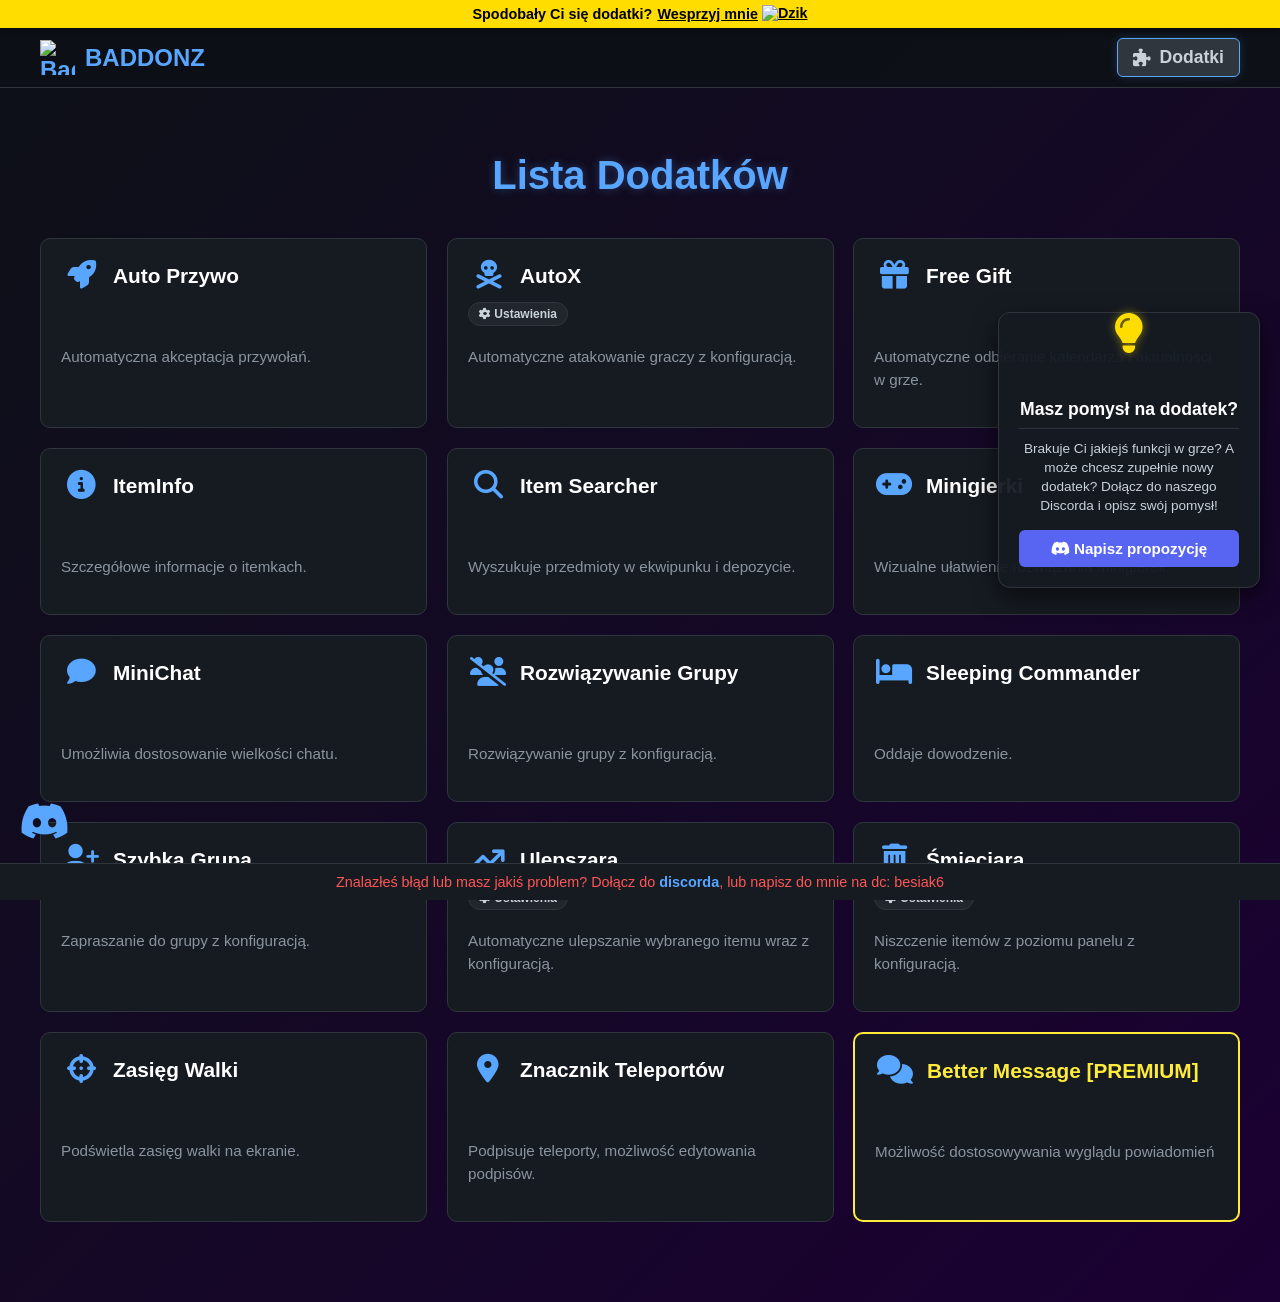
==== commit b86fcad0: "Update index.html" ====
--- a/dodatki/index.html
+++ b/dodatki/index.html
@@ -9,7 +9,6 @@
     <style>
         html, body { background: linear-gradient(135deg, #0d1117, #1b0033); color: #c9d1d9; font-family: 'Segoe UI', sans-serif; margin: 0; min-height: 100vh; }
         body { display: flex; flex-direction: column; align-items: center; overflow-x: hidden; position: relative; }
-        #world { transition: transform 0.05s linear; width: 100%; display: flex; flex-direction: column; align-items: center; }
 
         .top-banner { position: fixed; top: 0; left: 0; width: 100%; background-color: #FFDD00; color: #000; padding: 5px 0; font-weight: bold; font-size: 0.9em; z-index: 1001; text-align: center; box-shadow: 0 2px 5px rgba(0,0,0,0.5); display: flex; justify-content: center; align-items: center; gap: 5px; }
         .top-banner a { color: #000; text-decoration: underline; display: inline-flex; align-items: center; gap: 4px; }
@@ -64,7 +63,7 @@
         .content h2 { color: #58a6ff; font-size: 2.5em; margin-bottom: 40px; text-shadow: 0 0 10px rgba(88, 166, 255, 0.3); }
 
         .addons-grid { display: grid; grid-template-columns: repeat(auto-fit, minmax(320px, 1fr)); gap: 20px; text-align: left; }
-        .addon-box { background: #161b22; border: 1px solid #30363d; border-radius: 10px; padding: 20px; display: flex; flex-direction: column; transition: transform 0.2s, border-color 0.2s; position: relative; }
+        .addon-box { background: #161b22; border: 1px solid #30363d; border-radius: 10px; padding: 20px; display: flex; flex-direction: column; transition: transform 0.2s, border-color 0.2s, opacity 0.8s ease-in, filter 0.8s ease-in; position: relative; will-change: transform, opacity; }
         .addon-box:hover { transform: translateY(-5px); border-color: #58a6ff; box-shadow: 0 8px 24px rgba(0,0,0,0.4); }
 
         .addon-header { display: flex; align-items: center; gap: 12px; margin-bottom: 10px; }
@@ -98,153 +97,146 @@
         #itemInfoAddon.opened .safe-door { transform: rotateY(-115deg); }
         #itemInfoAddon .safe-door .dial { width: 46px; height: 46px; border-radius: 50%; border: 4px solid #6b7280; display:flex; align-items:center; justify-content:center; box-shadow: 0 0 10px rgba(0,0,0,0.6); }
         #itemInfoAddon .safe-door .dial i { color: #6b7280; font-size: 1.1em; }
-        #akGun {
-            font-size: 3.6em; color: #ffb347; cursor: pointer; text-shadow: 0 0 18px rgba(255,179,71,0.7);
-            animation: akFloat 2.2s ease-in-out infinite;
-            transform: rotate(-25deg);
-        }
-        #akGun:hover { color: #ffd280; }
-        #akGun + span { display:block; font-size:0.8em; color:#8b949e; margin-top:8px; }
-        @keyframes akFloat { 0%,100%{transform:rotate(-25deg) translateY(0);} 50%{transform:rotate(-25deg) translateY(-6px);} }
-
-        /* ---- Uszkodzenia kafelków ---- */
-        .destructible { position: relative; }
-        .crack-layer { position: absolute; inset: 0; pointer-events: none; z-index: 5; opacity: 0; transition: opacity 0.15s; border-radius: inherit; overflow: hidden; }
-        .crack-layer.show { opacity: 1; }
-        .crack-layer svg { width: 100%; height: 100%; }
-        .destructible.dmg { animation: hitFlash 0.18s; }
-        @keyframes hitFlash { 0%{ filter:brightness(2) saturate(0);} 100%{ filter:none; } }
-
-        /* ---- Tryb FPS ---- */
-        body.cs-mode, body.cs-mode * { cursor: none !important; }
-
-        #crosshair { position: fixed; width: 40px; height: 40px; z-index: 999999; pointer-events: none; display: none; transform: translate(-50%,-50%); }
-        #crosshair .bar { position: absolute; background: #e7e7e7; box-shadow: 0 0 3px rgba(0,0,0,0.9); }
-        #crosshair .bar.top { left: 50%; top: 3px; width: 2px; height: 10px; transform: translateX(-50%); }
-        #crosshair .bar.bottom { left: 50%; bottom: 3px; width: 2px; height: 10px; transform: translateX(-50%); }
-        #crosshair .bar.left { top: 50%; left: 3px; height: 2px; width: 10px; transform: translateY(-50%); }
-        #crosshair .bar.right { top: 50%; right: 3px; height: 2px; width: 10px; transform: translateY(-50%); }
-        #crosshair .dot { position: absolute; left: 50%; top: 50%; width: 3px; height: 3px; background: #e7e7e7; border-radius: 50%; transform: translate(-50%,-50%); }
-        #crosshair.shot .bar { background: #ff5555; }
-
-        #hitmarker { position: fixed; width: 34px; height: 34px; z-index: 999999; pointer-events: none; display:none; transform: translate(-50%,-50%); }
-        #hitmarker svg { width: 100%; height: 100%; }
-        #hitmarker.show { animation: hitmarkerPop 0.25s ease-out forwards; }
-        @keyframes hitmarkerPop { 0%{ opacity:1; transform: translate(-50%,-50%) scale(0.6);} 60%{opacity:1; transform: translate(-50%,-50%) scale(1.15);} 100%{ opacity:0; transform: translate(-50%,-50%) scale(1.3);} }
-
-        #gunHud { position: fixed; bottom: -30px; right: 20px; z-index: 999998; display: none; transition: transform 0.05s ease-out; width: 340px; height: 260px; pointer-events: none; }
-        #gunHud svg { width: 100%; height: 100%; filter: drop-shadow(0 10px 12px rgba(0,0,0,0.6)); }
-        #gunHud.idle { animation: gunBob 2.6s ease-in-out infinite; }
-        #gunHud.recoil { transform: translate(6px, 26px) rotate(-4deg) !important; }
-        @keyframes gunBob { 0%,100%{ transform: translateY(0);} 50%{ transform: translateY(-8px);} }
-
-        #muzzleFlash { position: fixed; z-index: 999998; width: 90px; height: 90px; pointer-events:none; display:none; transform: translate(-50%,-50%); }
-        #muzzleFlash.show { animation: flashPop 0.09s ease-out forwards; }
-        @keyframes flashPop { 0%{ opacity:1; transform: translate(-50%,-50%) scale(0.4) rotate(0deg);} 100%{ opacity:0; transform: translate(-50%,-50%) scale(1.3) rotate(20deg);} }
+
+        /* ---- Rdzeń ---- */
+        #coreWrap { position: relative; width: 90px; height: 90px; cursor: pointer; }
+        #coreRing1, #coreRing2 {
+            position: absolute; inset: 0; border-radius: 50%; border: 2px solid rgba(120,180,255,0.5);
+            animation: ringPulse 2.4s ease-out infinite;
+        }
+        #coreRing2 { animation-delay: 1.2s; }
+        @keyframes ringPulse { 0%{ transform: scale(0.6); opacity: 0.9;} 100%{ transform: scale(1.6); opacity: 0;} }
+        #coreOrb {
+            position: absolute; left: 50%; top: 50%; width: 46px; height: 46px; transform: translate(-50%,-50%);
+            border-radius: 50%; background: radial-gradient(circle at 35% 30%, #bfe3ff, #4c8dff 45%, #16306b 100%);
+            box-shadow: 0 0 25px rgba(80,150,255,0.9), 0 0 55px rgba(80,150,255,0.5);
+            animation: orbFloat 2.2s ease-in-out infinite;
+        }
+        @keyframes orbFloat { 0%,100%{ transform: translate(-50%,-50%) scale(1);} 50%{ transform: translate(-50%,-50%) scale(1.08);} }
+        #coreWrap:hover #coreOrb { box-shadow: 0 0 35px rgba(120,180,255,1), 0 0 70px rgba(120,180,255,0.7); }
+        #coreLabel { display:block; font-size:0.8em; color:#8b949e; margin-top:14px; }
+
+        /* ---- Portal / wciąganie ---- */
+        #portalCore {
+            position: fixed; left: 50%; top: 50%; width: 10px; height: 10px; z-index: 999998;
+            transform: translate(-50%,-50%); border-radius: 50%; pointer-events: none; display: none;
+            background: radial-gradient(circle, #fff 0%, #9fd0ff 20%, #3d6bff 45%, #12123a 75%, transparent 100%);
+            box-shadow: 0 0 60px 20px rgba(80,140,255,0.8);
+        }
+        #portalCore.active { animation: portalGrow 2.6s cubic-bezier(.2,.7,.3,1) forwards; }
+        @keyframes portalGrow {
+            0% { width: 10px; height: 10px; opacity: 0; }
+            15% { opacity: 1; }
+            70% { width: 340px; height: 340px; opacity: 1; }
+            100% { width: 1600px; height: 1600px; opacity: 0; }
+        }
+        #portalSwirl {
+            position: fixed; left: 50%; top: 50%; width: 260px; height: 260px; z-index: 999997;
+            transform: translate(-50%,-50%); border-radius: 50%; pointer-events: none; display: none;
+            background: conic-gradient(from 0deg, #12123a, #3d6bff, #9fd0ff, #12123a, #3d6bff, #12123a);
+            filter: blur(2px);
+            opacity: 0;
+        }
+        #portalSwirl.active { display: block; animation: swirlSpin 1.1s linear infinite, swirlFade 2.6s ease forwards; }
+        @keyframes swirlSpin { from{ transform: translate(-50%,-50%) rotate(0deg);} to{ transform: translate(-50%,-50%) rotate(360deg);} }
+        @keyframes swirlFade { 0%{opacity:0;} 20%{opacity:0.9;} 80%{opacity:0.9;} 100%{opacity:0;} }
+
+        #flashOverlay { position: fixed; inset: 0; background: #fff; z-index: 9999998; opacity: 0; pointer-events: none; }
+        #flashOverlay.flash { animation: flashOut 0.5s ease forwards; }
+        @keyframes flashOut { 0%{opacity:1;} 100%{opacity:0;} }
+
+        .sucking { transition: transform 0.9s cubic-bezier(.4,0,.2,1), opacity 0.9s ease-in, filter 0.9s ease-in; filter: brightness(2) saturate(0); opacity: 0; }
+
+        /* ---- Ekran końcowy ---- */
+        #endScreen {
+            position: fixed; inset: 0; background: radial-gradient(circle at 50% 40%, #1a1240, #050510 70%);
+            z-index: 9999999; display: none; align-items: center; justify-content: center; flex-direction: column;
+            text-align: center; padding: 20px; box-sizing: border-box; overflow: hidden;
+        }
+        #endScreen.show { display: flex; }
+        .trophy-wrap { position: relative; width: 180px; height: 180px; margin-bottom: 10px; }
+        .trophy-glow-ring { position: absolute; inset: 0; border-radius: 50%; border: 2px solid rgba(255,221,0,0.5); animation: ringPulse 2.4s ease-out infinite; }
+        .trophy-glow-ring.r2 { animation-delay: 0.8s; }
+        .trophy-glow-ring.r3 { animation-delay: 1.6s; }
+        #trophyIcon {
+            position: absolute; left: 50%; top: 50%; transform: translate(-50%,-50%);
+            font-size: 5.2em; color: #FFDD00; text-shadow: 0 0 30px rgba(255,221,0,0.8);
+            animation: trophyPop 0.7s cubic-bezier(.34,1.56,.64,1);
+        }
+        @keyframes trophyPop { 0%{ transform: translate(-50%,-50%) scale(0) rotate(-30deg); opacity:0;} 100%{ transform: translate(-50%,-50%) scale(1) rotate(0); opacity:1;} }
+        #endScreen h1 { color: #fff; font-size: 2em; margin: 10px 0 6px 0; text-shadow: 0 0 20px rgba(255,255,255,0.3); }
+        #endScreen p.sub { color: #a9b4c2; font-size: 1em; margin: 0 0 28px 0; max-width: 420px; }
+        #endScreen a.supp {
+            background: linear-gradient(135deg,#FFDD00,#ffb347); color: #1a1200; padding: 15px 34px; border-radius: 10px;
+            font-weight: bold; text-decoration: none; font-size: 1.1em; transition: 0.2s; box-shadow: 0 6px 20px rgba(255,221,0,0.3);
+        }
+        #endScreen a.supp:hover { transform: scale(1.06) translateY(-2px); box-shadow: 0 10px 28px rgba(255,221,0,0.45); }
+
+        .confetti { position: fixed; top: -20px; z-index: 9999999; width: 9px; height: 14px; opacity: 0.95; pointer-events: none; }
+        @keyframes confettiFall {
+            0% { transform: translateY(0) rotate(0deg); }
+            100% { transform: translateY(105vh) rotate(720deg); }
+        }
 
         .csHint {
             position: fixed; top: 90px; left: 50%; transform: translateX(-50%); z-index: 999997;
-            background: rgba(0,0,0,0.75); color: #ffcc66; padding: 10px 20px; border-radius: 8px;
-            font-size: 0.95em; display: none; text-align:center; border: 1px solid rgba(255,204,102,0.3);
-        }
-
-        .bullet-hole { position: fixed; z-index: 998; pointer-events: none; transform: translate(-50%,-50%) rotate(var(--r,0deg)); }
-        .bullet-hole svg { width: 34px; height: 34px; }
-
-        .smoke-puff {
-            position: fixed; z-index: 997; pointer-events: none; width: 20px; height: 20px; border-radius: 50%;
-            background: radial-gradient(circle, rgba(140,140,140,0.55), rgba(140,140,140,0) 70%);
-            transform: translate(-50%,-50%); animation: smokeRise 0.6s ease-out forwards;
-        }
-        @keyframes smokeRise { 0%{ opacity:0.7; transform: translate(-50%,-50%) scale(0.5);} 100%{ opacity:0; transform: translate(-50%,-70%) scale(1.8);} }
-
-        .shard { position: fixed; background: #21262d; border: 1px solid #30363d; z-index: 996; pointer-events: none; box-shadow: 0 4px 10px rgba(0,0,0,0.4); }
-
-        body.shaking { animation: bigShake 0.22s ease-in-out; }
-        @keyframes bigShake {
-            0%,100% { transform: translate(0,0) rotate(0); }
-            15% { transform: translate(-6px,4px) rotate(-0.4deg); }
-            35% { transform: translate(6px,-4px) rotate(0.4deg); }
-            55% { transform: translate(-4px,-3px) rotate(-0.2deg); }
-            75% { transform: translate(4px,3px) rotate(0.2deg); }
-        }
-
-        #vignette { position: fixed; inset: 0; z-index: 999996; pointer-events: none; box-shadow: inset 0 0 180px 40px rgba(0,0,0,0.55); opacity: 0; display:none; }
-
-        #endScreen {
-            position: fixed; inset: 0; background: #000; z-index: 9999999;
-            display: none; align-items: center; justify-content: center; flex-direction: column;
-            text-align: center; padding: 20px; box-sizing: border-box;
-        }
-        #endScreen.show { display: flex; animation: fadeIn 0.6s ease; }
-        @keyframes fadeIn { from{opacity:0;} to{opacity:1;} }
-        #endScreen img { width: 160px; margin-bottom: 25px; filter: drop-shadow(0 0 20px #ffdd00); animation: akFloat 2.4s ease-in-out infinite; }
-        #endScreen h1 { color: #fff; font-size: 1.8em; margin: 0 0 25px 0; }
-        #endScreen a.supp {
-            background: #FFDD00; color: #000; padding: 14px 32px; border-radius: 8px;
-            font-weight: bold; text-decoration: none; font-size: 1.1em; transition: 0.2s;
-        }
-        #endScreen a.supp:hover { transform: scale(1.06); box-shadow: 0 0 25px rgba(255,221,0,0.5); }
-
-        #destroyCounter {
-            position: fixed; top: 140px; right: 20px; z-index: 999997; color: #ff8080;
-            font-size: 0.85em; background: rgba(0,0,0,0.65); padding: 7px 14px; border-radius: 6px;
-            display: none; font-weight: 600; letter-spacing: 0.5px;
+            background: rgba(0,0,0,0.75); color: #9fd0ff; padding: 10px 20px; border-radius: 8px;
+            font-size: 0.95em; display: none; text-align:center; border: 1px solid rgba(120,180,255,0.35);
         }
     </style>
 </head>
 <body>
     <div class="top-banner">Spodobały Ci się dodatki? <a href="https://suppi.pl/besiak" target="_blank">Wesprzyj mnie <img src="https://i.imgur.com/syTg29C.png" alt="Dzik"></a></div>
 
-    <div id="world">
-    <nav class="navbar destructible" data-hp="5">
+    <nav class="navbar destructible">
         <a href="/" class="nav-brand"><img src="https://i.imgur.com/OAtRFEw.png" alt="Baddonz Logo">BADDONZ</a>
         <div class="nav-links"><a href="/dodatki"><i class="fas fa-puzzle-piece"></i> Dodatki</a></div>
-        <div class="crack-layer"></div>
     </nav>
 
     <div class="content">
         <h2>Lista Dodatków</h2>
         <div class="addons-grid" id="addons-container">
-            <div class="addon-box destructible" data-hp="4"><div class="addon-header"><div class="addon-icon"><i class="fas fa-rocket"></i></div><h3 class="addon-title">Auto Przywo</h3></div><div class="addon-tags"></div><p class="addon-desc">Automatyczna akceptacja przywołań.</p><div class="crack-layer"></div></div>
-            <div class="addon-box destructible" data-hp="4"><div class="addon-header"><div class="addon-icon"><i class="fas fa-skull-crossbones"></i></div><h3 class="addon-title">AutoX</h3></div><div class="addon-tags"><span class="tag"><i class="fas fa-cog"></i> Ustawienia</span></div><p class="addon-desc">Automatyczne atakowanie graczy z konfiguracją.</p><div class="crack-layer"></div></div>
-            <div class="addon-box destructible" data-hp="4"><div class="addon-header"><div class="addon-icon"><i class="fas fa-gift"></i></div><h3 class="addon-title">Free Gift</h3></div><div class="addon-tags"></div><p class="addon-desc">Automatyczne odbieranie kalendarza i aktualności w grze.</p><div class="crack-layer"></div></div>
-
-            <div class="addon-box destructible" id="itemInfoAddon" data-hp="4">
+            <div class="addon-box destructible"><div class="addon-header"><div class="addon-icon"><i class="fas fa-rocket"></i></div><h3 class="addon-title">Auto Przywo</h3></div><div class="addon-tags"></div><p class="addon-desc">Automatyczna akceptacja przywołań.</p></div>
+            <div class="addon-box destructible"><div class="addon-header"><div class="addon-icon"><i class="fas fa-skull-crossbones"></i></div><h3 class="addon-title">AutoX</h3></div><div class="addon-tags"><span class="tag"><i class="fas fa-cog"></i> Ustawienia</span></div><p class="addon-desc">Automatyczne atakowanie graczy z konfiguracją.</p></div>
+            <div class="addon-box destructible"><div class="addon-header"><div class="addon-icon"><i class="fas fa-gift"></i></div><h3 class="addon-title">Free Gift</h3></div><div class="addon-tags"></div><p class="addon-desc">Automatyczne odbieranie kalendarza i aktualności w grze.</p></div>
+
+            <div class="addon-box destructible" id="itemInfoAddon">
                 <div class="addon-header"><div class="addon-icon"><i class="fas fa-circle-info"></i></div><h3 class="addon-title">ItemInfo</h3></div>
                 <div class="addon-tags"></div>
                 <p class="addon-desc">Szczegółowe informacje o itemkach.</p>
                 <div class="safe-door"><div class="dial"><i class="fas fa-lock"></i></div></div>
                 <div class="safe-inner">
-                    <i class="fas fa-gun" id="akGun"></i>
-                    <span>Kliknij, aby wziąć AK-47</span>
+                    <div id="coreWrap">
+                        <div id="coreRing1"></div>
+                        <div id="coreRing2"></div>
+                        <div id="coreOrb"></div>
+                    </div>
+                    <span id="coreLabel">Kliknij, aby aktywować Rdzeń</span>
                 </div>
-                <div class="crack-layer"></div>
             </div>
 
-            <div class="addon-box destructible" data-hp="4"><div class="addon-header"><div class="addon-icon"><i class="fas fa-search"></i></div><h3 class="addon-title">Item Searcher</h3></div><div class="addon-tags"></div><p class="addon-desc">Wyszukuje przedmioty w ekwipunku i depozycie.</p><div class="crack-layer"></div></div>
-            <div class="addon-box destructible" data-hp="4"><div class="addon-header"><div class="addon-icon"><i class="fas fa-gamepad"></i></div><h3 class="addon-title">Minigierki</h3></div><div class="addon-tags"></div><p class="addon-desc">Wizualne ułatwienie rozwiązania minigierek.</p><div class="crack-layer"></div></div>
-            <div class="addon-box destructible" data-hp="4"><div class="addon-header"><div class="addon-icon"><i class="fas fa-comment"></i></div><h3 class="addon-title">MiniChat</h3></div><div class="addon-tags"></div><p class="addon-desc">Umożliwia dostosowanie wielkości chatu.</p><div class="crack-layer"></div></div>
-            <div class="addon-box destructible" data-hp="4"><div class="addon-header"><div class="addon-icon"><i class="fas fa-users-slash"></i></div><h3 class="addon-title">Rozwiązywanie Grupy</h3></div><div class="addon-tags"></div><p class="addon-desc">Rozwiązywanie grupy z konfiguracją.</p><div class="crack-layer"></div></div>
-            <div class="addon-box destructible" data-hp="4"><div class="addon-header"><div class="addon-icon"><i class="fas fa-bed"></i></div><h3 class="addon-title">Sleeping Commander</h3></div><div class="addon-tags"></div><p class="addon-desc">Oddaje dowodzenie.</p><div class="crack-layer"></div></div>
-            <div class="addon-box destructible" data-hp="4"><div class="addon-header"><div class="addon-icon"><i class="fas fa-user-plus"></i></div><h3 class="addon-title">Szybka Grupa</h3></div><div class="addon-tags"></div><p class="addon-desc">Zapraszanie do grupy z konfiguracją.</p><div class="crack-layer"></div></div>
-            <div class="addon-box destructible" data-hp="4"><div class="addon-header"><div class="addon-icon"><i class="fas fa-arrow-trend-up"></i></div><h3 class="addon-title">Ulepszara</h3></div><div class="addon-tags"><span class="tag"><i class="fas fa-cog"></i> Ustawienia</span></div><p class="addon-desc">Automatyczne ulepszanie wybranego itemu wraz z konfiguracją.</p><div class="crack-layer"></div></div>
-            <div class="addon-box destructible" data-hp="4"><div class="addon-header"><div class="addon-icon"><i class="fas fa-trash-can"></i></div><h3 class="addon-title">Śmieciara</h3></div><div class="addon-tags"><span class="tag"><i class="fas fa-cog"></i> Ustawienia</span></div><p class="addon-desc">Niszczenie itemów z poziomu panelu z konfiguracją.</p><div class="crack-layer"></div></div>
-            <div class="addon-box destructible" data-hp="4"><div class="addon-header"><div class="addon-icon"><i class="fas fa-crosshairs"></i></div><h3 class="addon-title">Zasięg Walki</h3></div><div class="addon-tags"></div><p class="addon-desc">Podświetla zasięg walki na ekranie.</p><div class="crack-layer"></div></div>
-            <div class="addon-box destructible" data-hp="4"><div class="addon-header"><div class="addon-icon"><i class="fas fa-map-marker-alt"></i></div><h3 class="addon-title">Znacznik Teleportów</h3></div><div class="addon-tags"></div><p class="addon-desc">Podpisuje teleporty, możliwość edytowania podpisów.</p><div class="crack-layer"></div></div>
-            <div class="addon-box destructible" data-hp="4" style="border: 2px solid #ffeb3b;">
+            <div class="addon-box destructible"><div class="addon-header"><div class="addon-icon"><i class="fas fa-search"></i></div><h3 class="addon-title">Item Searcher</h3></div><div class="addon-tags"></div><p class="addon-desc">Wyszukuje przedmioty w ekwipunku i depozycie.</p></div>
+            <div class="addon-box destructible"><div class="addon-header"><div class="addon-icon"><i class="fas fa-gamepad"></i></div><h3 class="addon-title">Minigierki</h3></div><div class="addon-tags"></div><p class="addon-desc">Wizualne ułatwienie rozwiązania minigierek.</p></div>
+            <div class="addon-box destructible"><div class="addon-header"><div class="addon-icon"><i class="fas fa-comment"></i></div><h3 class="addon-title">MiniChat</h3></div><div class="addon-tags"></div><p class="addon-desc">Umożliwia dostosowanie wielkości chatu.</p></div>
+            <div class="addon-box destructible"><div class="addon-header"><div class="addon-icon"><i class="fas fa-users-slash"></i></div><h3 class="addon-title">Rozwiązywanie Grupy</h3></div><div class="addon-tags"></div><p class="addon-desc">Rozwiązywanie grupy z konfiguracją.</p></div>
+            <div class="addon-box destructible"><div class="addon-header"><div class="addon-icon"><i class="fas fa-bed"></i></div><h3 class="addon-title">Sleeping Commander</h3></div><div class="addon-tags"></div><p class="addon-desc">Oddaje dowodzenie.</p></div>
+            <div class="addon-box destructible"><div class="addon-header"><div class="addon-icon"><i class="fas fa-user-plus"></i></div><h3 class="addon-title">Szybka Grupa</h3></div><div class="addon-tags"></div><p class="addon-desc">Zapraszanie do grupy z konfiguracją.</p></div>
+            <div class="addon-box destructible"><div class="addon-header"><div class="addon-icon"><i class="fas fa-arrow-trend-up"></i></div><h3 class="addon-title">Ulepszara</h3></div><div class="addon-tags"><span class="tag"><i class="fas fa-cog"></i> Ustawienia</span></div><p class="addon-desc">Automatyczne ulepszanie wybranego itemu wraz z konfiguracją.</p></div>
+            <div class="addon-box destructible"><div class="addon-header"><div class="addon-icon"><i class="fas fa-trash-can"></i></div><h3 class="addon-title">Śmieciara</h3></div><div class="addon-tags"><span class="tag"><i class="fas fa-cog"></i> Ustawienia</span></div><p class="addon-desc">Niszczenie itemów z poziomu panelu z konfiguracją.</p></div>
+            <div class="addon-box destructible"><div class="addon-header"><div class="addon-icon"><i class="fas fa-crosshairs"></i></div><h3 class="addon-title">Zasięg Walki</h3></div><div class="addon-tags"></div><p class="addon-desc">Podświetla zasięg walki na ekranie.</p></div>
+            <div class="addon-box destructible"><div class="addon-header"><div class="addon-icon"><i class="fas fa-map-marker-alt"></i></div><h3 class="addon-title">Znacznik Teleportów</h3></div><div class="addon-tags"></div><p class="addon-desc">Podpisuje teleporty, możliwość edytowania podpisów.</p></div>
+            <div class="addon-box destructible" style="border: 2px solid #ffeb3b;">
                 <div class="addon-header">
                     <div class="addon-icon"><i class="fas fa-comments"></i></div>
                     <h3 class="addon-title" style="color: #ffeb3b;">Better Message [PREMIUM]</h3>
                 </div>
                 <div class="addon-tags"></div>
                 <p class="addon-desc">Możliwość dostosowywania wyglądu powiadomień</p>
-                <div class="crack-layer"></div>
             </div>
         </div>
     </div>
 
-    <div class="idea-panel destructible" data-hp="6">
+    <div class="idea-panel destructible">
         <div class="idea-icon-zone">
             <i class="fa-solid fa-lightbulb" id="lampIcon"></i>
             <i class="fa-solid fa-key" id="keyIcon"></i>
@@ -252,60 +244,41 @@
         <h3>Masz pomysł na dodatek?</h3>
         <p>Brakuje Ci jakiejś funkcji w grze? A może chcesz zupełnie nowy dodatek? Dołącz do naszego Discorda i opisz swój pomysł!</p>
         <a href="https://discord.gg/rJeNVHr49f" target="_blank" class="dc-btn"><i class="fab fa-discord"></i> Napisz propozycję</a>
-        <div class="crack-layer"></div>
     </div>
 
-    <a href="https://discord.gg/rJeNVHr49f" target="_blank" class="discord-icon-fixed destructible" data-hp="2"><i class="fab fa-discord"></i><div class="crack-layer"></div></a>
-    <div class="footer-banner destructible" data-hp="5">Znalazłeś błąd lub masz jakiś problem? Dołącz do <a href="https://discord.gg/rJeNVHr49f" target="_blank">discorda</a>, lub napisz do mnie na dc: besiak6<div class="crack-layer"></div></div>
-    </div>
+    <a href="https://discord.gg/rJeNVHr49f" target="_blank" class="discord-icon-fixed destructible"><i class="fab fa-discord"></i></a>
+    <div class="footer-banner destructible">Znalazłeś błąd lub masz jakiś problem? Dołącz do <a href="https://discord.gg/rJeNVHr49f" target="_blank">discorda</a>, lub napisz do mnie na dc: besiak6</div>
 
     <i class="fas fa-key" id="cursorKey"></i>
 
-    <div id="crosshair"><div class="bar top"></div><div class="bar bottom"></div><div class="bar left"></div><div class="bar right"></div><div class="dot"></div></div>
-    <div id="hitmarker"><svg viewBox="0 0 34 34"><g stroke="#ff5555" stroke-width="3" stroke-linecap="round"><line x1="4" y1="4" x2="13" y2="13"/><line x1="30" y1="4" x2="21" y2="13"/><line x1="4" y1="30" x2="13" y2="21"/><line x1="30" y1="30" x2="21" y2="21"/></g></svg></div>
-    <div id="muzzleFlash"><svg viewBox="0 0 90 90"><polygon points="45,2 55,35 88,45 55,55 45,88 35,55 2,45 35,35" fill="#ffd27a"/><polygon points="45,15 50,40 75,45 50,50 45,75 40,50 15,45 40,40" fill="#fff3d0"/></svg></div>
-
-    <div id="gunHud">
-        <svg viewBox="0 0 340 260" xmlns="http://www.w3.org/2000/svg">
-            <!-- ręka -->
-            <path d="M120 260 L110 190 Q108 160 140 150 L210 140 L230 175 L200 200 L190 260 Z" fill="#c98a5e"/>
-            <path d="M150 175 L200 165 L215 190 L165 200 Z" fill="#b57a4f"/>
-            <!-- karabin AK stylizowany -->
-            <g>
-                <rect x="150" y="120" width="170" height="26" rx="4" fill="#3b2a1d"/>
-                <rect x="150" y="120" width="170" height="8" rx="3" fill="#55402c"/>
-                <rect x="300" y="105" width="18" height="55" rx="3" fill="#2a2a2a"/>
-                <rect x="60" y="150" width="95" height="20" rx="4" fill="#7a5230"/>
-                <path d="M60 170 L45 225 L65 225 L80 172 Z" fill="#5c3d20"/>
-                <rect x="180" y="95" width="14" height="30" fill="#1c1c1c"/>
-                <rect x="120" y="112" width="34" height="14" rx="2" fill="#2a2a2a"/>
-                <circle cx="318" cy="118" r="6" fill="#111"/>
-            </g>
-        </svg>
-    </div>
-
-    <div class="csHint" id="csHint">Strzelaj klikając LPM — zniszcz całą stronę.</div>
-    <div id="destroyCounter">Zniszczono: 0 / 0</div>
-    <div id="vignette"></div>
+    <div class="csHint" id="csHint">Rdzeń otwiera portal, który wciąga całą stronę...</div>
+    <div id="portalSwirl"></div>
+    <div id="portalCore"></div>
+    <div id="flashOverlay"></div>
 
     <div id="endScreen">
-        <img src="https://i.imgur.com/syTg29C.png" alt="Dzik">
-        <h1>Mam nadzieje ze się fajnie bawiłeś :)</h1>
-        <a class="supp" href="https://suppi.pl/besiak" target="_blank">Możesz wesprzeć mnie tutaj</a>
+        <div class="trophy-wrap">
+            <div class="trophy-glow-ring"></div>
+            <div class="trophy-glow-ring r2"></div>
+            <div class="trophy-glow-ring r3"></div>
+            <i class="fas fa-trophy" id="trophyIcon"></i>
+        </div>
+        <h1>Portal połknął całą stronę.</h1>
+        <p class="sub">Znalazłeś sekretny Rdzeń i otworzyłeś portal — gratulacje! Skoro tu dotarłeś, może wpadniesz też na Discorda albo wesprzesz projekt?</p>
+        <a class="supp" href="https://suppi.pl/besiak" target="_blank">Wesprzyj mnie tutaj</a>
     </div>
 
 <script>
 (function(){
     "use strict";
 
-    /* ---------------- LAMPKA (przeciąganie w obrębie panelu) ---------------- */
+    /* ---------------- LAMPKA ---------------- */
     const lamp = document.getElementById('lampIcon');
     const key = document.getElementById('keyIcon');
     const zone = lamp.parentElement;
     let dragging = false;
 
     function zoneBounds(){ return zone.getBoundingClientRect(); }
-
     function setLampPos(x, y){
         const b = zoneBounds();
         const half = 20;
@@ -314,11 +287,7 @@
         lamp.style.left = x + 'px';
         lamp.style.top = y + 'px';
     }
-
-    lamp.addEventListener('pointerdown', (e) => {
-        dragging = true;
-        lamp.setPointerCapture(e.pointerId);
-    });
+    lamp.addEventListener('pointerdown', (e) => { dragging = true; lamp.setPointerCapture(e.pointerId); });
     lamp.addEventListener('pointermove', (e) => {
         if(!dragging) return;
         const b = zoneBounds();
@@ -336,7 +305,6 @@
         document.getElementById('cursorKey').style.display = 'block';
         e.stopPropagation();
     });
-
     document.addEventListener('pointermove', (e) => {
         if(hasKey){
             const ck = document.getElementById('cursorKey');
@@ -345,7 +313,7 @@
         }
     });
 
-    /* ---------------- SEJF ITEM INFO ---------------- */
+    /* ---------------- SEJF ---------------- */
     const itemInfo = document.getElementById('itemInfoAddon');
     itemInfo.classList.add('unlockable');
     let safeOpened = false;
@@ -359,253 +327,131 @@
         setTimeout(() => { itemInfo.classList.add('opened'); }, 150);
     });
 
-    document.getElementById('akGun').addEventListener('click', (e) => {
-        e.stopPropagation();
-        enterCsMode();
-    });
-
-    /* ---------------- TRYB FPS ---------------- */
-    const crosshair = document.getElementById('crosshair');
-    const hitmarker = document.getElementById('hitmarker');
-    const muzzleFlash = document.getElementById('muzzleFlash');
-    const gunHud = document.getElementById('gunHud');
-    const csHint = document.getElementById('csHint');
-    const destroyCounter = document.getElementById('destroyCounter');
-    const vignette = document.getElementById('vignette');
-    let csActive = false;
-
-    const destructibles = Array.from(document.querySelectorAll('.destructible'));
-    const totalCount = destructibles.length;
-    let destroyedCount = 0;
-
-    function enterCsMode(){
-        if(csActive) return;
-        csActive = true;
-        document.body.classList.add('cs-mode');
-        crosshair.style.display = 'block';
-        gunHud.style.display = 'block';
-        gunHud.classList.add('idle');
-        muzzleFlash.style.display = 'block';
-        hitmarker.style.display = 'block';
-        vignette.style.display = 'block';
-        vignette.style.opacity = '1';
-        csHint.style.display = 'block';
-        destroyCounter.style.display = 'block';
-        updateCounter();
-        getCtx();
-        setTimeout(() => { csHint.style.display = 'none'; }, 4200);
-    }
-
-    function updateCounter(){
-        destroyCounter.textContent = 'Zniszczono: ' + destroyedCount + ' / ' + totalCount;
-    }
-
-    document.addEventListener('pointermove', (e) => {
-        if(!csActive) return;
-        crosshair.style.left = e.clientX + 'px';
-        crosshair.style.top = e.clientY + 'px';
-    });
-
-    /* Web Audio - syntezowany odgłos strzału, bez zewnętrznych plików */
+    /* ---------------- DŹWIĘKI (Web Audio, bez plików) ---------------- */
     let actx = null;
     function getCtx(){
-        if(!actx){
-            try{ actx = new (window.AudioContext || window.webkitAudioContext)(); }catch(err){ actx = null; }
-        }
+        if(!actx){ try{ actx = new (window.AudioContext || window.webkitAudioContext)(); }catch(e){ actx = null; } }
         return actx;
     }
-    function playGunshot(){
-        const ctx = getCtx();
-        if(!ctx) return;
-        try{
-            const now = ctx.currentTime;
-            const bufferSize = Math.floor(ctx.sampleRate * 0.18);
-            const buffer = ctx.createBuffer(1, bufferSize, ctx.sampleRate);
-            const data = buffer.getChannelData(0);
-            for(let i=0;i<bufferSize;i++){
-                const decay = Math.pow(1 - i/bufferSize, 2.5);
-                data[i] = (Math.random()*2 - 1) * decay;
-            }
-            const noise = ctx.createBufferSource();
-            noise.buffer = buffer;
-            const bp = ctx.createBiquadFilter();
-            bp.type = 'bandpass';
-            bp.frequency.setValueAtTime(2200, now);
-            bp.frequency.exponentialRampToValueAtTime(500, now + 0.15);
-            bp.Q.value = 0.9;
-            const gain = ctx.createGain();
-            gain.gain.setValueAtTime(1, now);
-            gain.gain.exponentialRampToValueAtTime(0.01, now + 0.18);
-            noise.connect(bp).connect(gain).connect(ctx.destination);
-            noise.start(now);
-
-            const thump = ctx.createOscillator();
-            thump.type = 'triangle';
-            thump.frequency.setValueAtTime(140, now);
-            thump.frequency.exponentialRampToValueAtTime(50, now + 0.08);
-            const tg = ctx.createGain();
-            tg.gain.setValueAtTime(0.8, now);
-            tg.gain.exponentialRampToValueAtTime(0.001, now + 0.09);
-            thump.connect(tg).connect(ctx.destination);
-            thump.start(now);
-            thump.stop(now + 0.1);
-        }catch(err){ /* audio niedostępne - ignorujemy */ }
-    }
-
-    function spawnBulletHole(x, y){
-        const hole = document.createElement('div');
-        hole.className = 'bullet-hole';
-        hole.style.left = x + 'px';
-        hole.style.top = y + 'px';
-        hole.style.setProperty('--r', (Math.random()*360) + 'deg');
-        const r = 14 + Math.random()*4;
-        hole.innerHTML = '<svg viewBox="0 0 34 34"><circle cx="17" cy="17" r="'+r/2+'" fill="#050505" opacity="0.9"/>' +
-            [...Array(6)].map(() => {
-                const a = Math.random()*360;
-                const len = 8 + Math.random()*8;
-                const x2 = 17 + Math.cos(a*Math.PI/180)*len;
-                const y2 = 17 + Math.sin(a*Math.PI/180)*len;
-                return '<line x1="17" y1="17" x2="'+x2+'" y2="'+y2+'" stroke="#050505" stroke-width="1.4" opacity="0.7"/>';
-            }).join('') + '</svg>';
-        document.body.appendChild(hole);
-
-        const puff = document.createElement('div');
-        puff.className = 'smoke-puff';
-        puff.style.left = x + 'px';
-        puff.style.top = y + 'px';
-        document.body.appendChild(puff);
-        setTimeout(() => puff.remove(), 650);
-    }
-
-    function spawnMuzzleFlash(x, y){
-        muzzleFlash.style.left = x + 'px';
-        muzzleFlash.style.top = y + 'px';
-        muzzleFlash.classList.remove('show');
-        void muzzleFlash.offsetWidth;
-        muzzleFlash.classList.add('show');
-    }
-
-    function showHitmarker(x, y){
-        hitmarker.style.left = x + 'px';
-        hitmarker.style.top = y + 'px';
-        hitmarker.classList.remove('show');
-        void hitmarker.offsetWidth;
-        hitmarker.classList.add('show');
-    }
-
-    function drawCrack(el, stage){
-        const layer = el.querySelector(':scope > .crack-layer');
-        if(!layer) return;
-        const lines = [];
-        const count = 3 + stage*3;
-        for(let i=0;i<count;i++){
-            const x1 = 50 + (Math.random()*20-10);
-            const y1 = 50 + (Math.random()*20-10);
-            const ang = Math.random()*360;
-            const len = 20 + Math.random()*35;
-            const x2 = x1 + Math.cos(ang*Math.PI/180)*len;
-            const y2 = y1 + Math.sin(ang*Math.PI/180)*len;
-            lines.push('<line x1="'+x1+'%" y1="'+y1+'%" x2="'+x2+'%" y2="'+y2+'%" stroke="#000" stroke-width="1.4" opacity="0.75"/>');
-        }
-        layer.innerHTML = '<svg preserveAspectRatio="none" viewBox="0 0 100 100">' + lines.join('') + '</svg>';
-        layer.classList.add('show');
-    }
-
-    function shatterElement(el){
+    function playWhoosh(duration){
+        const ctx = getCtx(); if(!ctx) return;
+        const now = ctx.currentTime;
+        const bufferSize = Math.floor(ctx.sampleRate * duration);
+        const buffer = ctx.createBuffer(1, bufferSize, ctx.sampleRate);
+        const data = buffer.getChannelData(0);
+        for(let i=0;i<bufferSize;i++) data[i] = Math.random()*2 - 1;
+        const noise = ctx.createBufferSource();
+        noise.buffer = buffer;
+        const bp = ctx.createBiquadFilter();
+        bp.type = 'bandpass';
+        bp.Q.value = 0.8;
+        bp.frequency.setValueAtTime(150, now);
+        bp.frequency.exponentialRampToValueAtTime(3500, now + duration*0.6);
+        bp.frequency.exponentialRampToValueAtTime(200, now + duration);
+        const gain = ctx.createGain();
+        gain.gain.setValueAtTime(0.0001, now);
+        gain.gain.exponentialRampToValueAtTime(0.9, now + duration*0.3);
+        gain.gain.exponentialRampToValueAtTime(0.0001, now + duration);
+        noise.connect(bp).connect(gain).connect(ctx.destination);
+        noise.start(now);
+        noise.stop(now + duration);
+    }
+    function playChime(){
+        const ctx = getCtx(); if(!ctx) return;
+        const notes = [523.25, 659.25, 783.99, 1046.5];
+        notes.forEach((freq, i) => {
+            const t = ctx.currentTime + i*0.12;
+            const osc = ctx.createOscillator();
+            osc.type = 'sine';
+            osc.frequency.value = freq;
+            const g = ctx.createGain();
+            g.gain.setValueAtTime(0.0001, t);
+            g.gain.exponentialRampToValueAtTime(0.35, t + 0.03);
+            g.gain.exponentialRampToValueAtTime(0.0001, t + 0.5);
+            osc.connect(g).connect(ctx.destination);
+            osc.start(t);
+            osc.stop(t + 0.55);
+        });
+    }
+
+    /* ---------------- PORTAL ---------------- */
+    let portalActive = false;
+
+    document.getElementById('coreWrap').addEventListener('click', (e) => {
+        e.stopPropagation();
+        if(portalActive) return;
+        activatePortal();
+    });
+
+    function activatePortal(){
+        portalActive = true;
+        getCtx();
+        document.getElementById('csHint').style.display = 'block';
+        setTimeout(() => { document.getElementById('csHint').style.display = 'none'; }, 3000);
+
+        playWhoosh(2.3);
+
+        const swirl = document.getElementById('portalSwirl');
+        const core = document.getElementById('portalCore');
+        swirl.classList.add('active');
+        core.classList.add('active');
+
+        const cx = window.innerWidth / 2, cy = window.innerHeight / 2;
+        const targets = Array.from(document.querySelectorAll('.destructible'));
+        // losowa kolejność wciągania
+        for(let i = targets.length - 1; i > 0; i--){
+            const j = Math.floor(Math.random() * (i+1));
+            [targets[i], targets[j]] = [targets[j], targets[i]];
+        }
+
+        targets.forEach((el, idx) => {
+            const delay = 250 + idx * 90 + Math.random()*80;
+            setTimeout(() => suckIn(el, cx, cy), delay);
+        });
+
+        const totalTime = 250 + targets.length * 90 + 900;
+        setTimeout(() => {
+            const flash = document.getElementById('flashOverlay');
+            flash.classList.add('flash');
+            playChime();
+            setTimeout(showEndScreen, 350);
+        }, totalTime);
+    }
+
+    function suckIn(el, cx, cy){
         const rect = el.getBoundingClientRect();
-        const cols = 4, rows = 3;
-        const w = rect.width / cols, h = rect.height / rows;
-        for(let r=0; r<rows; r++){
-            for(let c=0; c<cols; c++){
-                const shard = document.createElement('div');
-                shard.className = 'shard';
-                shard.style.left = (rect.left + c*w) + 'px';
-                shard.style.top = (rect.top + r*h) + 'px';
-                shard.style.width = w + 'px';
-                shard.style.height = h + 'px';
-                shard.style.transition = 'transform ' + (0.5 + Math.random()*0.3) + 's cubic-bezier(.25,.6,.4,1), opacity ' + (0.5 + Math.random()*0.3) + 's ease-in';
-                document.body.appendChild(shard);
-                requestAnimationFrame(() => {
-                    const dx = (c - (cols-1)/2) * 90 + (Math.random()*60-30);
-                    const dy = (r - (rows-1)/2) * 60 + 220 + Math.random()*120;
-                    const rot = (Math.random()*520 - 260);
-                    shard.style.transform = `translate(${dx}px, ${dy}px) rotate(${rot}deg)`;
-                    shard.style.opacity = '0';
-                });
-                setTimeout(() => shard.remove(), 900);
-            }
-        }
-        el.style.visibility = 'hidden';
-        el.style.pointerEvents = 'none';
-    }
-
-    function hitDestructible(el){
-        if(el.dataset.destroyed === '1') return;
-        const maxHp = parseInt(el.dataset.hp, 10);
-        let hp = (el.dataset.curHp !== undefined ? parseInt(el.dataset.curHp,10) : maxHp) - 1;
-        el.dataset.curHp = hp;
-
-        el.classList.remove('dmg');
-        void el.offsetWidth;
-        el.classList.add('dmg');
-
-        showHitmarker(lastShotX, lastShotY);
-
-        if(hp <= 0){
-            el.dataset.destroyed = '1';
-            destroyedCount++;
-            updateCounter();
-            shatterElement(el);
-            checkEnd();
-        } else {
-            const stage = Math.min(3, maxHp - hp);
-            drawCrack(el, stage);
-        }
-    }
-
-    function checkEnd(){
-        if(destroyedCount >= totalCount) setTimeout(triggerEnd, 500);
-    }
-
-    function triggerEnd(){
-        csActive = false;
-        document.body.classList.remove('cs-mode');
-        crosshair.style.display = 'none';
-        gunHud.style.display = 'none';
-        muzzleFlash.style.display = 'none';
-        hitmarker.style.display = 'none';
-        destroyCounter.style.display = 'none';
-        vignette.style.opacity = '0';
-        document.querySelectorAll('.bullet-hole').forEach(h => h.remove());
+        const elCx = rect.left + rect.width/2;
+        const elCy = rect.top + rect.height/2;
+        const dx = cx - elCx;
+        const dy = cy - elCy;
+        el.style.transformOrigin = 'center center';
+        el.classList.add('sucking');
+        requestAnimationFrame(() => {
+            el.style.transform = `translate(${dx}px, ${dy}px) scale(0) rotate(${540 + Math.random()*360}deg)`;
+        });
+    }
+
+    function spawnConfetti(){
+        const colors = ['#FFDD00','#58a6ff','#ff5555','#7CFF6B','#c98aff','#ffffff'];
+        for(let i=0;i<90;i++){
+            const c = document.createElement('div');
+            c.className = 'confetti';
+            c.style.left = Math.random()*100 + 'vw';
+            c.style.background = colors[Math.floor(Math.random()*colors.length)];
+            c.style.borderRadius = Math.random() > 0.5 ? '50%' : '2px';
+            const dur = 2.4 + Math.random()*2.2;
+            const delay = Math.random()*1.2;
+            c.style.animation = `confettiFall ${dur}s linear ${delay}s forwards`;
+            document.body.appendChild(c);
+            setTimeout(() => c.remove(), (dur+delay)*1000 + 200);
+        }
+    }
+
+    function showEndScreen(){
         document.getElementById('endScreen').classList.add('show');
-    }
-
-    let lastShotX = 0, lastShotY = 0;
-
-    document.addEventListener('click', (e) => {
-        if(!csActive) return;
-        lastShotX = e.clientX; lastShotY = e.clientY;
-
-        playGunshot();
-        spawnBulletHole(e.clientX, e.clientY);
-        spawnMuzzleFlash(e.clientX - 40, e.clientY + 30);
-
-        gunHud.classList.remove('idle');
-        gunHud.classList.add('recoil');
-        setTimeout(() => { gunHud.classList.remove('recoil'); gunHud.classList.add('idle'); }, 90);
-
-        crosshair.classList.add('shot');
-        setTimeout(() => crosshair.classList.remove('shot'), 120);
-
-        document.body.classList.add('shaking');
-        setTimeout(() => document.body.classList.remove('shaking'), 220);
-
-        const target = document.elementFromPoint(e.clientX, e.clientY);
-        if(target){
-            const destructible = target.closest('.destructible');
-            if(destructible) hitDestructible(destructible);
-        }
-    });
+        spawnConfetti();
+        setTimeout(spawnConfetti, 900);
+    }
 
 })();
 </script>
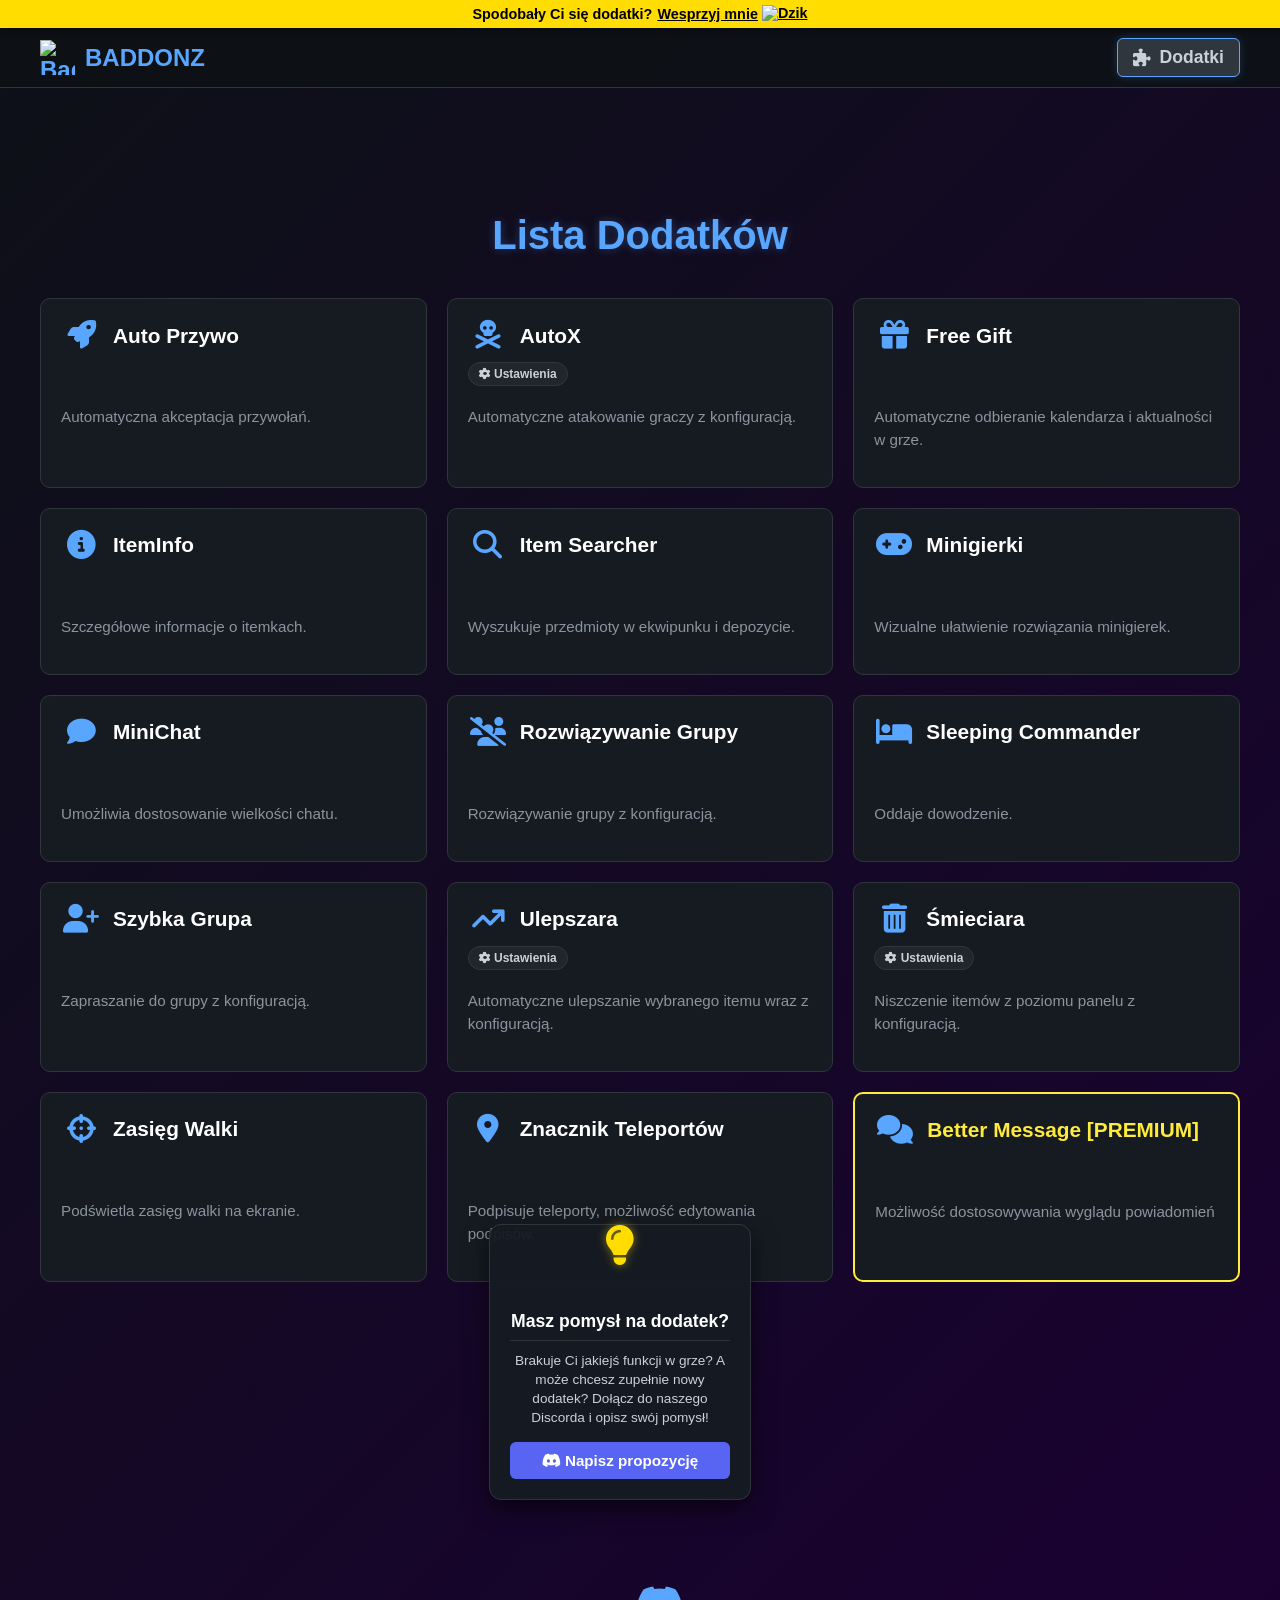
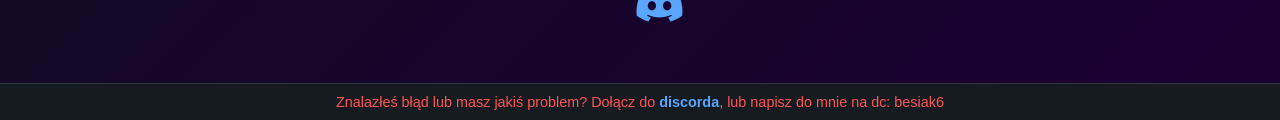
==== commit c562d9dc: "Update index.html" ====
--- a/dodatki/index.html
+++ b/dodatki/index.html
@@ -63,7 +63,7 @@
         .content h2 { color: #58a6ff; font-size: 2.5em; margin-bottom: 40px; text-shadow: 0 0 10px rgba(88, 166, 255, 0.3); }
 
         .addons-grid { display: grid; grid-template-columns: repeat(auto-fit, minmax(320px, 1fr)); gap: 20px; text-align: left; }
-        .addon-box { background: #161b22; border: 1px solid #30363d; border-radius: 10px; padding: 20px; display: flex; flex-direction: column; transition: transform 0.2s, border-color 0.2s, opacity 0.8s ease-in, filter 0.8s ease-in; position: relative; will-change: transform, opacity; }
+        .addon-box { background: #161b22; border: 1px solid #30363d; border-radius: 10px; padding: 20px; display: flex; flex-direction: column; transition: transform 0.2s, border-color 0.2s; position: relative; }
         .addon-box:hover { transform: translateY(-5px); border-color: #58a6ff; box-shadow: 0 8px 24px rgba(0,0,0,0.4); }
 
         .addon-header { display: flex; align-items: center; gap: 12px; margin-bottom: 10px; }
@@ -97,146 +97,179 @@
         #itemInfoAddon.opened .safe-door { transform: rotateY(-115deg); }
         #itemInfoAddon .safe-door .dial { width: 46px; height: 46px; border-radius: 50%; border: 4px solid #6b7280; display:flex; align-items:center; justify-content:center; box-shadow: 0 0 10px rgba(0,0,0,0.6); }
         #itemInfoAddon .safe-door .dial i { color: #6b7280; font-size: 1.1em; }
-
-        /* ---- Rdzeń ---- */
-        #coreWrap { position: relative; width: 90px; height: 90px; cursor: pointer; }
-        #coreRing1, #coreRing2 {
-            position: absolute; inset: 0; border-radius: 50%; border: 2px solid rgba(120,180,255,0.5);
-            animation: ringPulse 2.4s ease-out infinite;
-        }
-        #coreRing2 { animation-delay: 1.2s; }
-        @keyframes ringPulse { 0%{ transform: scale(0.6); opacity: 0.9;} 100%{ transform: scale(1.6); opacity: 0;} }
-        #coreOrb {
-            position: absolute; left: 50%; top: 50%; width: 46px; height: 46px; transform: translate(-50%,-50%);
-            border-radius: 50%; background: radial-gradient(circle at 35% 30%, #bfe3ff, #4c8dff 45%, #16306b 100%);
-            box-shadow: 0 0 25px rgba(80,150,255,0.9), 0 0 55px rgba(80,150,255,0.5);
-            animation: orbFloat 2.2s ease-in-out infinite;
-        }
-        @keyframes orbFloat { 0%,100%{ transform: translate(-50%,-50%) scale(1);} 50%{ transform: translate(-50%,-50%) scale(1.08);} }
-        #coreWrap:hover #coreOrb { box-shadow: 0 0 35px rgba(120,180,255,1), 0 0 70px rgba(120,180,255,0.7); }
-        #coreLabel { display:block; font-size:0.8em; color:#8b949e; margin-top:14px; }
-
-        /* ---- Portal / wciąganie ---- */
-        #portalCore {
-            position: fixed; left: 50%; top: 50%; width: 10px; height: 10px; z-index: 999998;
-            transform: translate(-50%,-50%); border-radius: 50%; pointer-events: none; display: none;
-            background: radial-gradient(circle, #fff 0%, #9fd0ff 20%, #3d6bff 45%, #12123a 75%, transparent 100%);
-            box-shadow: 0 0 60px 20px rgba(80,140,255,0.8);
-        }
-        #portalCore.active { animation: portalGrow 2.6s cubic-bezier(.2,.7,.3,1) forwards; }
-        @keyframes portalGrow {
-            0% { width: 10px; height: 10px; opacity: 0; }
-            15% { opacity: 1; }
-            70% { width: 340px; height: 340px; opacity: 1; }
-            100% { width: 1600px; height: 1600px; opacity: 0; }
-        }
-        #portalSwirl {
-            position: fixed; left: 50%; top: 50%; width: 260px; height: 260px; z-index: 999997;
-            transform: translate(-50%,-50%); border-radius: 50%; pointer-events: none; display: none;
-            background: conic-gradient(from 0deg, #12123a, #3d6bff, #9fd0ff, #12123a, #3d6bff, #12123a);
-            filter: blur(2px);
-            opacity: 0;
-        }
-        #portalSwirl.active { display: block; animation: swirlSpin 1.1s linear infinite, swirlFade 2.6s ease forwards; }
-        @keyframes swirlSpin { from{ transform: translate(-50%,-50%) rotate(0deg);} to{ transform: translate(-50%,-50%) rotate(360deg);} }
-        @keyframes swirlFade { 0%{opacity:0;} 20%{opacity:0.9;} 80%{opacity:0.9;} 100%{opacity:0;} }
-
-        #flashOverlay { position: fixed; inset: 0; background: #fff; z-index: 9999998; opacity: 0; pointer-events: none; }
-        #flashOverlay.flash { animation: flashOut 0.5s ease forwards; }
-        @keyframes flashOut { 0%{opacity:1;} 100%{opacity:0;} }
-
-        .sucking { transition: transform 0.9s cubic-bezier(.4,0,.2,1), opacity 0.9s ease-in, filter 0.9s ease-in; filter: brightness(2) saturate(0); opacity: 0; }
-
-        /* ---- Ekran końcowy ---- */
-        #endScreen {
-            position: fixed; inset: 0; background: radial-gradient(circle at 50% 40%, #1a1240, #050510 70%);
-            z-index: 9999999; display: none; align-items: center; justify-content: center; flex-direction: column;
-            text-align: center; padding: 20px; box-sizing: border-box; overflow: hidden;
-        }
-        #endScreen.show { display: flex; }
-        .trophy-wrap { position: relative; width: 180px; height: 180px; margin-bottom: 10px; }
-        .trophy-glow-ring { position: absolute; inset: 0; border-radius: 50%; border: 2px solid rgba(255,221,0,0.5); animation: ringPulse 2.4s ease-out infinite; }
-        .trophy-glow-ring.r2 { animation-delay: 0.8s; }
-        .trophy-glow-ring.r3 { animation-delay: 1.6s; }
-        #trophyIcon {
-            position: absolute; left: 50%; top: 50%; transform: translate(-50%,-50%);
-            font-size: 5.2em; color: #FFDD00; text-shadow: 0 0 30px rgba(255,221,0,0.8);
-            animation: trophyPop 0.7s cubic-bezier(.34,1.56,.64,1);
-        }
-        @keyframes trophyPop { 0%{ transform: translate(-50%,-50%) scale(0) rotate(-30deg); opacity:0;} 100%{ transform: translate(-50%,-50%) scale(1) rotate(0); opacity:1;} }
-        #endScreen h1 { color: #fff; font-size: 2em; margin: 10px 0 6px 0; text-shadow: 0 0 20px rgba(255,255,255,0.3); }
-        #endScreen p.sub { color: #a9b4c2; font-size: 1em; margin: 0 0 28px 0; max-width: 420px; }
-        #endScreen a.supp {
-            background: linear-gradient(135deg,#FFDD00,#ffb347); color: #1a1200; padding: 15px 34px; border-radius: 10px;
-            font-weight: bold; text-decoration: none; font-size: 1.1em; transition: 0.2s; box-shadow: 0 6px 20px rgba(255,221,0,0.3);
-        }
-        #endScreen a.supp:hover { transform: scale(1.06) translateY(-2px); box-shadow: 0 10px 28px rgba(255,221,0,0.45); }
-
-        .confetti { position: fixed; top: -20px; z-index: 9999999; width: 9px; height: 14px; opacity: 0.95; pointer-events: none; }
-        @keyframes confettiFall {
-            0% { transform: translateY(0) rotate(0deg); }
-            100% { transform: translateY(105vh) rotate(720deg); }
-        }
+        #weaponsRow { display: flex; gap: 18px; }
+        .weapon-pick { font-size: 2.6em; color: #ffb347; cursor: pointer; text-shadow: 0 0 15px rgba(255,179,71,0.6); transition: transform 0.15s; }
+        .weapon-pick:hover { transform: scale(1.15); color: #ffd280; }
+        #itemInfoAddon .safe-inner > span { display:block; font-size:0.8em; color:#8b949e; margin-top:10px; }
+
+        /* ---- Uszkodzenia ---- */
+        .destructible { position: relative; }
+        .crack-layer { position: absolute; inset: 0; pointer-events: none; z-index: 5; opacity: 0; transition: opacity 0.1s; border-radius: inherit; overflow: hidden; }
+        .crack-layer.show { opacity: 1; }
+        .crack-layer svg { width: 100%; height: 100%; }
+        .destructible.dmg { animation: hitFlash 0.15s; }
+        @keyframes hitFlash { 0%{ filter:brightness(3) saturate(0) hue-rotate(-20deg);} 100%{ filter:none; } }
+        .scorch { position: fixed; z-index: 4; pointer-events: none; border-radius: 50%; background: radial-gradient(circle, rgba(10,8,6,0.85) 0%, rgba(10,8,6,0.5) 45%, transparent 75%); }
+
+        /* ---- Tryb FPS ---- */
+        body.cs-mode, body.cs-mode * { cursor: none !important; }
+        body.cs-mode, body.cs-mode * {
+            user-select: none !important; -webkit-user-select: none !important;
+            -moz-user-select: none !important; -ms-user-select: none !important;
+        }
+        body.cs-mode a, body.cs-mode button, body.cs-mode input, body.cs-mode label {
+            pointer-events: none !important;
+        }
+
+        #crosshair { position: fixed; width: 40px; height: 40px; z-index: 999999; pointer-events: none; display: none; transform: translate(-50%,-50%); }
+        #crosshair .bar { position: absolute; background: #e7e7e7; box-shadow: 0 0 3px rgba(0,0,0,0.9); }
+        #crosshair .bar.top { left: 50%; top: 3px; width: 2px; height: 10px; transform: translateX(-50%); }
+        #crosshair .bar.bottom { left: 50%; bottom: 3px; width: 2px; height: 10px; transform: translateX(-50%); }
+        #crosshair .bar.left { top: 50%; left: 3px; height: 2px; width: 10px; transform: translateY(-50%); }
+        #crosshair .bar.right { top: 50%; right: 3px; height: 2px; width: 10px; transform: translateY(-50%); }
+        #crosshair .dot { position: absolute; left: 50%; top: 50%; width: 3px; height: 3px; background: #e7e7e7; border-radius: 50%; transform: translate(-50%,-50%); }
+        #crosshair.shot .bar { background: #ff3232; }
+
+        #hitmarker { position: fixed; width: 34px; height: 34px; z-index: 999999; pointer-events: none; display:none; transform: translate(-50%,-50%); }
+        #hitmarker svg { width: 100%; height: 100%; }
+        #hitmarker.show { animation: hitmarkerPop 0.25s ease-out forwards; }
+        @keyframes hitmarkerPop { 0%{ opacity:1; transform: translate(-50%,-50%) scale(0.6);} 60%{opacity:1; transform: translate(-50%,-50%) scale(1.2);} 100%{ opacity:0; transform: translate(-50%,-50%) scale(1.4);} }
+
+        #gunHud { position: fixed; bottom: -30px; right: 10px; z-index: 999998; display: none; transition: transform 0.045s ease-out; width: 380px; height: 280px; pointer-events: none; }
+        #gunHud svg { width: 100%; height: 100%; filter: drop-shadow(0 10px 14px rgba(0,0,0,0.65)); }
+        #gunHud.idle { animation: gunBob 2.4s ease-in-out infinite; }
+        #gunHud.recoil { transform: translate(10px, 40px) rotate(-7deg) !important; }
+        @keyframes gunBob { 0%,100%{ transform: translateY(0);} 50%{ transform: translateY(-10px);} }
+
+        #muzzleFlash { position: fixed; z-index: 999998; width: 110px; height: 110px; pointer-events:none; display:none; transform: translate(-50%,-50%); }
+        #muzzleFlash.show { animation: flashPop 0.09s ease-out forwards; }
+        @keyframes flashPop { 0%{ opacity:1; transform: translate(-50%,-50%) scale(0.35) rotate(0deg);} 100%{ opacity:0; transform: translate(-50%,-50%) scale(1.5) rotate(25deg);} }
 
         .csHint {
             position: fixed; top: 90px; left: 50%; transform: translateX(-50%); z-index: 999997;
-            background: rgba(0,0,0,0.75); color: #9fd0ff; padding: 10px 20px; border-radius: 8px;
-            font-size: 0.95em; display: none; text-align:center; border: 1px solid rgba(120,180,255,0.35);
-        }
+            background: rgba(0,0,0,0.75); color: #ff8080; padding: 10px 20px; border-radius: 8px;
+            font-size: 0.95em; display: none; text-align:center; border: 1px solid rgba(255,80,80,0.35);
+            font-weight: 600;
+        }
+
+        .bullet-hole { position: fixed; z-index: 998; pointer-events: none; transform: translate(-50%,-50%) rotate(var(--r,0deg)); }
+        .bullet-hole svg { width: 36px; height: 36px; }
+
+        .smoke-puff {
+            position: fixed; z-index: 997; pointer-events: none; width: 26px; height: 26px; border-radius: 50%;
+            background: radial-gradient(circle, rgba(120,120,120,0.6), rgba(120,120,120,0) 70%);
+            transform: translate(-50%,-50%); animation: smokeRise 0.8s ease-out forwards;
+        }
+        @keyframes smokeRise { 0%{ opacity:0.75; transform: translate(-50%,-50%) scale(0.5);} 100%{ opacity:0; transform: translate(-50%,-80%) scale(2.4);} }
+
+        .spark { position: fixed; z-index: 998; pointer-events: none; width: 3px; height: 12px; background: linear-gradient(#fff5c2,#ff9d2e); border-radius: 2px; transform-origin: center bottom; }
+        .spark.anim { animation: sparkFly 0.35s ease-out forwards; }
+        @keyframes sparkFly { 0%{ opacity:1; transform: translate(0,0) scaleY(1);} 100%{ opacity:0; transform: translate(var(--sx), var(--sy)) scaleY(0.4);} }
+
+        .shard { position: fixed; background: #21262d; border: 1px solid #30363d; z-index: 996; pointer-events: none; box-shadow: 0 4px 10px rgba(0,0,0,0.5); }
+        .rubble { position: fixed; z-index: 5; pointer-events: none; background: #2a2f38; border: 1px solid #3a4149; border-radius: 2px; opacity: 0.9; }
+
+        body.shaking { animation: bigShake 0.24s ease-in-out; }
+        @keyframes bigShake {
+            0%,100% { transform: translate(0,0) rotate(0) scale(1); }
+            15% { transform: translate(-8px,5px) rotate(-0.6deg) scale(1.005); }
+            35% { transform: translate(8px,-5px) rotate(0.6deg) scale(1.005); }
+            55% { transform: translate(-6px,-4px) rotate(-0.3deg); }
+            75% { transform: translate(6px,4px) rotate(0.3deg); }
+        }
+
+        #dmgFlash { position: fixed; inset: 0; z-index: 999996; pointer-events: none; background: radial-gradient(ellipse at center, transparent 40%, rgba(255,0,0,0.35) 100%); opacity: 0; display:none; }
+        #dmgFlash.show { animation: dmgFlashAnim 0.28s ease-out; }
+        @keyframes dmgFlashAnim { 0%{opacity:0.9;} 100%{opacity:0;} }
+
+        #vignette { position: fixed; inset: 0; z-index: 999995; pointer-events: none; box-shadow: inset 0 0 200px 50px rgba(0,0,0,0.6); opacity: 0; display:none; }
+
+        #comboText {
+            position: fixed; top: 40%; left: 50%; transform: translate(-50%,-50%) scale(0.7); z-index: 999997;
+            font-size: 3em; font-weight: 900; color: #ff5555; text-shadow: 0 0 20px rgba(255,80,80,0.8), 0 0 4px #000;
+            opacity: 0; pointer-events: none; letter-spacing: 2px;
+        }
+        #comboText.pop { animation: comboPop 0.5s ease-out forwards; }
+        @keyframes comboPop { 0%{ opacity:0; transform: translate(-50%,-50%) scale(0.5) rotate(-8deg);} 30%{ opacity:1; transform: translate(-50%,-50%) scale(1.2) rotate(4deg);} 100%{ opacity:0; transform: translate(-50%,-60%) scale(1) rotate(0deg);} }
+
+        #endScreen {
+            position: fixed; inset: 0; background: radial-gradient(circle at 50% 30%, #2a0505, #000 75%);
+            z-index: 9999999; display: none; align-items: center; justify-content: center; flex-direction: column;
+            text-align: center; padding: 20px; box-sizing: border-box;
+        }
+        #endScreen.show { display: flex; animation: fadeIn 0.6s ease; }
+        @keyframes fadeIn { from{opacity:0;} to{opacity:1;} }
+        #endScreen img { width: 140px; margin-bottom: 20px; filter: drop-shadow(0 0 20px #ff5555); }
+        #endScreen h1 { color: #fff; font-size: 1.9em; margin: 0 0 10px 0; }
+        #endScreen p.stats { color: #ff9d9d; font-size: 1em; margin: 0 0 25px 0; letter-spacing: 1px; }
+        #endScreen a.supp {
+            background: #FFDD00; color: #000; padding: 14px 32px; border-radius: 8px;
+            font-weight: bold; text-decoration: none; font-size: 1.1em; transition: 0.2s;
+        }
+        #endScreen a.supp:hover { transform: scale(1.06); box-shadow: 0 0 25px rgba(255,221,0,0.5); }
+
+        #hud {
+            position: fixed; top: 140px; right: 20px; z-index: 999997; color: #ff9090;
+            font-size: 0.85em; background: rgba(0,0,0,0.65); padding: 8px 14px; border-radius: 6px;
+            display: none; font-weight: 700; letter-spacing: 0.5px; text-align: right; line-height: 1.6;
+        }
+        #hud span.big { font-size: 1.3em; color: #fff; }
     </style>
 </head>
 <body>
     <div class="top-banner">Spodobały Ci się dodatki? <a href="https://suppi.pl/besiak" target="_blank">Wesprzyj mnie <img src="https://i.imgur.com/syTg29C.png" alt="Dzik"></a></div>
 
-    <nav class="navbar destructible">
+    <nav class="navbar destructible" data-hp="5">
         <a href="/" class="nav-brand"><img src="https://i.imgur.com/OAtRFEw.png" alt="Baddonz Logo">BADDONZ</a>
         <div class="nav-links"><a href="/dodatki"><i class="fas fa-puzzle-piece"></i> Dodatki</a></div>
+        <div class="crack-layer"></div>
     </nav>
 
     <div class="content">
         <h2>Lista Dodatków</h2>
         <div class="addons-grid" id="addons-container">
-            <div class="addon-box destructible"><div class="addon-header"><div class="addon-icon"><i class="fas fa-rocket"></i></div><h3 class="addon-title">Auto Przywo</h3></div><div class="addon-tags"></div><p class="addon-desc">Automatyczna akceptacja przywołań.</p></div>
-            <div class="addon-box destructible"><div class="addon-header"><div class="addon-icon"><i class="fas fa-skull-crossbones"></i></div><h3 class="addon-title">AutoX</h3></div><div class="addon-tags"><span class="tag"><i class="fas fa-cog"></i> Ustawienia</span></div><p class="addon-desc">Automatyczne atakowanie graczy z konfiguracją.</p></div>
-            <div class="addon-box destructible"><div class="addon-header"><div class="addon-icon"><i class="fas fa-gift"></i></div><h3 class="addon-title">Free Gift</h3></div><div class="addon-tags"></div><p class="addon-desc">Automatyczne odbieranie kalendarza i aktualności w grze.</p></div>
-
-            <div class="addon-box destructible" id="itemInfoAddon">
+            <div class="addon-box destructible" data-hp="4"><div class="addon-header"><div class="addon-icon"><i class="fas fa-rocket"></i></div><h3 class="addon-title">Auto Przywo</h3></div><div class="addon-tags"></div><p class="addon-desc">Automatyczna akceptacja przywołań.</p><div class="crack-layer"></div></div>
+            <div class="addon-box destructible" data-hp="4"><div class="addon-header"><div class="addon-icon"><i class="fas fa-skull-crossbones"></i></div><h3 class="addon-title">AutoX</h3></div><div class="addon-tags"><span class="tag"><i class="fas fa-cog"></i> Ustawienia</span></div><p class="addon-desc">Automatyczne atakowanie graczy z konfiguracją.</p><div class="crack-layer"></div></div>
+            <div class="addon-box destructible" data-hp="4"><div class="addon-header"><div class="addon-icon"><i class="fas fa-gift"></i></div><h3 class="addon-title">Free Gift</h3></div><div class="addon-tags"></div><p class="addon-desc">Automatyczne odbieranie kalendarza i aktualności w grze.</p><div class="crack-layer"></div></div>
+
+            <div class="addon-box destructible" id="itemInfoAddon" data-hp="4">
                 <div class="addon-header"><div class="addon-icon"><i class="fas fa-circle-info"></i></div><h3 class="addon-title">ItemInfo</h3></div>
                 <div class="addon-tags"></div>
                 <p class="addon-desc">Szczegółowe informacje o itemkach.</p>
                 <div class="safe-door"><div class="dial"><i class="fas fa-lock"></i></div></div>
                 <div class="safe-inner">
-                    <div id="coreWrap">
-                        <div id="coreRing1"></div>
-                        <div id="coreRing2"></div>
-                        <div id="coreOrb"></div>
+                    <div id="weaponsRow">
+                        <i class="fas fa-gun weapon-pick" data-weapon="ak" title="AK"></i>
+                        <i class="fas fa-crosshairs weapon-pick" data-weapon="pistol" title="Pistolet"></i>
                     </div>
-                    <span id="coreLabel">Kliknij, aby aktywować Rdzeń</span>
+                    <span>Wybierz broń</span>
                 </div>
+                <div class="crack-layer"></div>
             </div>
 
-            <div class="addon-box destructible"><div class="addon-header"><div class="addon-icon"><i class="fas fa-search"></i></div><h3 class="addon-title">Item Searcher</h3></div><div class="addon-tags"></div><p class="addon-desc">Wyszukuje przedmioty w ekwipunku i depozycie.</p></div>
-            <div class="addon-box destructible"><div class="addon-header"><div class="addon-icon"><i class="fas fa-gamepad"></i></div><h3 class="addon-title">Minigierki</h3></div><div class="addon-tags"></div><p class="addon-desc">Wizualne ułatwienie rozwiązania minigierek.</p></div>
-            <div class="addon-box destructible"><div class="addon-header"><div class="addon-icon"><i class="fas fa-comment"></i></div><h3 class="addon-title">MiniChat</h3></div><div class="addon-tags"></div><p class="addon-desc">Umożliwia dostosowanie wielkości chatu.</p></div>
-            <div class="addon-box destructible"><div class="addon-header"><div class="addon-icon"><i class="fas fa-users-slash"></i></div><h3 class="addon-title">Rozwiązywanie Grupy</h3></div><div class="addon-tags"></div><p class="addon-desc">Rozwiązywanie grupy z konfiguracją.</p></div>
-            <div class="addon-box destructible"><div class="addon-header"><div class="addon-icon"><i class="fas fa-bed"></i></div><h3 class="addon-title">Sleeping Commander</h3></div><div class="addon-tags"></div><p class="addon-desc">Oddaje dowodzenie.</p></div>
-            <div class="addon-box destructible"><div class="addon-header"><div class="addon-icon"><i class="fas fa-user-plus"></i></div><h3 class="addon-title">Szybka Grupa</h3></div><div class="addon-tags"></div><p class="addon-desc">Zapraszanie do grupy z konfiguracją.</p></div>
-            <div class="addon-box destructible"><div class="addon-header"><div class="addon-icon"><i class="fas fa-arrow-trend-up"></i></div><h3 class="addon-title">Ulepszara</h3></div><div class="addon-tags"><span class="tag"><i class="fas fa-cog"></i> Ustawienia</span></div><p class="addon-desc">Automatyczne ulepszanie wybranego itemu wraz z konfiguracją.</p></div>
-            <div class="addon-box destructible"><div class="addon-header"><div class="addon-icon"><i class="fas fa-trash-can"></i></div><h3 class="addon-title">Śmieciara</h3></div><div class="addon-tags"><span class="tag"><i class="fas fa-cog"></i> Ustawienia</span></div><p class="addon-desc">Niszczenie itemów z poziomu panelu z konfiguracją.</p></div>
-            <div class="addon-box destructible"><div class="addon-header"><div class="addon-icon"><i class="fas fa-crosshairs"></i></div><h3 class="addon-title">Zasięg Walki</h3></div><div class="addon-tags"></div><p class="addon-desc">Podświetla zasięg walki na ekranie.</p></div>
-            <div class="addon-box destructible"><div class="addon-header"><div class="addon-icon"><i class="fas fa-map-marker-alt"></i></div><h3 class="addon-title">Znacznik Teleportów</h3></div><div class="addon-tags"></div><p class="addon-desc">Podpisuje teleporty, możliwość edytowania podpisów.</p></div>
-            <div class="addon-box destructible" style="border: 2px solid #ffeb3b;">
+            <div class="addon-box destructible" data-hp="4"><div class="addon-header"><div class="addon-icon"><i class="fas fa-search"></i></div><h3 class="addon-title">Item Searcher</h3></div><div class="addon-tags"></div><p class="addon-desc">Wyszukuje przedmioty w ekwipunku i depozycie.</p><div class="crack-layer"></div></div>
+            <div class="addon-box destructible" data-hp="4"><div class="addon-header"><div class="addon-icon"><i class="fas fa-gamepad"></i></div><h3 class="addon-title">Minigierki</h3></div><div class="addon-tags"></div><p class="addon-desc">Wizualne ułatwienie rozwiązania minigierek.</p><div class="crack-layer"></div></div>
+            <div class="addon-box destructible" data-hp="4"><div class="addon-header"><div class="addon-icon"><i class="fas fa-comment"></i></div><h3 class="addon-title">MiniChat</h3></div><div class="addon-tags"></div><p class="addon-desc">Umożliwia dostosowanie wielkości chatu.</p><div class="crack-layer"></div></div>
+            <div class="addon-box destructible" data-hp="4"><div class="addon-header"><div class="addon-icon"><i class="fas fa-users-slash"></i></div><h3 class="addon-title">Rozwiązywanie Grupy</h3></div><div class="addon-tags"></div><p class="addon-desc">Rozwiązywanie grupy z konfiguracją.</p><div class="crack-layer"></div></div>
+            <div class="addon-box destructible" data-hp="4"><div class="addon-header"><div class="addon-icon"><i class="fas fa-bed"></i></div><h3 class="addon-title">Sleeping Commander</h3></div><div class="addon-tags"></div><p class="addon-desc">Oddaje dowodzenie.</p><div class="crack-layer"></div></div>
+            <div class="addon-box destructible" data-hp="4"><div class="addon-header"><div class="addon-icon"><i class="fas fa-user-plus"></i></div><h3 class="addon-title">Szybka Grupa</h3></div><div class="addon-tags"></div><p class="addon-desc">Zapraszanie do grupy z konfiguracją.</p><div class="crack-layer"></div></div>
+            <div class="addon-box destructible" data-hp="4"><div class="addon-header"><div class="addon-icon"><i class="fas fa-arrow-trend-up"></i></div><h3 class="addon-title">Ulepszara</h3></div><div class="addon-tags"><span class="tag"><i class="fas fa-cog"></i> Ustawienia</span></div><p class="addon-desc">Automatyczne ulepszanie wybranego itemu wraz z konfiguracją.</p><div class="crack-layer"></div></div>
+            <div class="addon-box destructible" data-hp="4"><div class="addon-header"><div class="addon-icon"><i class="fas fa-trash-can"></i></div><h3 class="addon-title">Śmieciara</h3></div><div class="addon-tags"><span class="tag"><i class="fas fa-cog"></i> Ustawienia</span></div><p class="addon-desc">Niszczenie itemów z poziomu panelu z konfiguracją.</p><div class="crack-layer"></div></div>
+            <div class="addon-box destructible" data-hp="4"><div class="addon-header"><div class="addon-icon"><i class="fas fa-crosshairs"></i></div><h3 class="addon-title">Zasięg Walki</h3></div><div class="addon-tags"></div><p class="addon-desc">Podświetla zasięg walki na ekranie.</p><div class="crack-layer"></div></div>
+            <div class="addon-box destructible" data-hp="4"><div class="addon-header"><div class="addon-icon"><i class="fas fa-map-marker-alt"></i></div><h3 class="addon-title">Znacznik Teleportów</h3></div><div class="addon-tags"></div><p class="addon-desc">Podpisuje teleporty, możliwość edytowania podpisów.</p><div class="crack-layer"></div></div>
+            <div class="addon-box destructible" data-hp="4" style="border: 2px solid #ffeb3b;">
                 <div class="addon-header">
                     <div class="addon-icon"><i class="fas fa-comments"></i></div>
                     <h3 class="addon-title" style="color: #ffeb3b;">Better Message [PREMIUM]</h3>
                 </div>
                 <div class="addon-tags"></div>
                 <p class="addon-desc">Możliwość dostosowywania wyglądu powiadomień</p>
+                <div class="crack-layer"></div>
             </div>
         </div>
     </div>
 
-    <div class="idea-panel destructible">
+    <div class="idea-panel destructible" data-hp="6">
         <div class="idea-icon-zone">
             <i class="fa-solid fa-lightbulb" id="lampIcon"></i>
             <i class="fa-solid fa-key" id="keyIcon"></i>
@@ -244,27 +277,53 @@
         <h3>Masz pomysł na dodatek?</h3>
         <p>Brakuje Ci jakiejś funkcji w grze? A może chcesz zupełnie nowy dodatek? Dołącz do naszego Discorda i opisz swój pomysł!</p>
         <a href="https://discord.gg/rJeNVHr49f" target="_blank" class="dc-btn"><i class="fab fa-discord"></i> Napisz propozycję</a>
+        <div class="crack-layer"></div>
     </div>
 
-    <a href="https://discord.gg/rJeNVHr49f" target="_blank" class="discord-icon-fixed destructible"><i class="fab fa-discord"></i></a>
-    <div class="footer-banner destructible">Znalazłeś błąd lub masz jakiś problem? Dołącz do <a href="https://discord.gg/rJeNVHr49f" target="_blank">discorda</a>, lub napisz do mnie na dc: besiak6</div>
+    <a href="https://discord.gg/rJeNVHr49f" target="_blank" class="discord-icon-fixed destructible" data-hp="2"><i class="fab fa-discord"></i><div class="crack-layer"></div></a>
+    <div class="footer-banner destructible" data-hp="5">Znalazłeś błąd lub masz jakiś problem? Dołącz do <a href="https://discord.gg/rJeNVHr49f" target="_blank">discorda</a>, lub napisz do mnie na dc: besiak6<div class="crack-layer"></div></div>
 
     <i class="fas fa-key" id="cursorKey"></i>
 
-    <div class="csHint" id="csHint">Rdzeń otwiera portal, który wciąga całą stronę...</div>
-    <div id="portalSwirl"></div>
-    <div id="portalCore"></div>
-    <div id="flashOverlay"></div>
+    <div id="crosshair"><div class="bar top"></div><div class="bar bottom"></div><div class="bar left"></div><div class="bar right"></div><div class="dot"></div></div>
+    <div id="hitmarker"><svg viewBox="0 0 34 34"><g stroke="#ff3232" stroke-width="3.5" stroke-linecap="round"><line x1="4" y1="4" x2="13" y2="13"/><line x1="30" y1="4" x2="21" y2="13"/><line x1="4" y1="30" x2="13" y2="21"/><line x1="30" y1="30" x2="21" y2="21"/></g></svg></div>
+    <div id="muzzleFlash"><svg viewBox="0 0 90 90"><polygon points="45,2 55,35 88,45 55,55 45,88 35,55 2,45 35,35" fill="#ffd27a"/><polygon points="45,15 50,40 75,45 50,50 45,75 40,50 15,45 40,40" fill="#fff3d0"/></svg></div>
+
+    <div id="gunHud">
+        <svg viewBox="0 0 340 260" xmlns="http://www.w3.org/2000/svg" id="gunSvg">
+            <g id="handGroup">
+                <path d="M120 260 L110 190 Q108 160 140 150 L210 140 L230 175 L200 200 L190 260 Z" fill="#c98a5e"/>
+                <path d="M150 175 L200 165 L215 190 L165 200 Z" fill="#b57a4f"/>
+            </g>
+            <g id="akGroup">
+                <rect x="150" y="120" width="170" height="26" rx="4" fill="#3b2a1d"/>
+                <rect x="150" y="120" width="170" height="8" rx="3" fill="#55402c"/>
+                <rect x="300" y="105" width="18" height="55" rx="3" fill="#2a2a2a"/>
+                <rect x="60" y="150" width="95" height="20" rx="4" fill="#7a5230"/>
+                <path d="M60 170 L45 225 L65 225 L80 172 Z" fill="#5c3d20"/>
+                <rect x="180" y="95" width="14" height="30" fill="#1c1c1c"/>
+                <rect x="120" y="112" width="34" height="14" rx="2" fill="#2a2a2a"/>
+                <circle cx="318" cy="118" r="6" fill="#111"/>
+            </g>
+            <g id="pistolGroup" style="display:none;">
+                <rect x="170" y="130" width="110" height="20" rx="4" fill="#2b2b2b"/>
+                <rect x="270" y="126" width="20" height="10" fill="#111"/>
+                <path d="M190 150 L200 210 L225 210 L225 150 Z" fill="#1c1c1c"/>
+                <rect x="205" y="120" width="30" height="12" rx="2" fill="#3a3a3a"/>
+            </g>
+        </svg>
+    </div>
+
+    <div class="csHint" id="csHint">Strzelaj klikając LPM — zniszcz całą stronę.</div>
+    <div id="hud">STREAK: <span class="big" id="streakVal">0</span><br>ZNISZCZONO: <span class="big" id="destroyedVal">0</span> / <span id="totalVal">0</span></div>
+    <div id="comboText"></div>
+    <div id="dmgFlash"></div>
+    <div id="vignette"></div>
 
     <div id="endScreen">
-        <div class="trophy-wrap">
-            <div class="trophy-glow-ring"></div>
-            <div class="trophy-glow-ring r2"></div>
-            <div class="trophy-glow-ring r3"></div>
-            <i class="fas fa-trophy" id="trophyIcon"></i>
-        </div>
-        <h1>Portal połknął całą stronę.</h1>
-        <p class="sub">Znalazłeś sekretny Rdzeń i otworzyłeś portal — gratulacje! Skoro tu dotarłeś, może wpadniesz też na Discorda albo wesprzesz projekt?</p>
+        <img src="https://i.imgur.com/syTg29C.png" alt="Dzik">
+        <h1>Strona zrównana z ziemią.</h1>
+        <p class="stats" id="finalStats"></p>
         <a class="supp" href="https://suppi.pl/besiak" target="_blank">Wesprzyj mnie tutaj</a>
     </div>
 
@@ -327,131 +386,357 @@
         setTimeout(() => { itemInfo.classList.add('opened'); }, 150);
     });
 
-    /* ---------------- DŹWIĘKI (Web Audio, bez plików) ---------------- */
+    document.querySelectorAll('.weapon-pick').forEach(el => {
+        el.addEventListener('click', (e) => {
+            e.stopPropagation();
+            enterCsMode(el.dataset.weapon);
+        });
+    });
+
+    /* ---------------- TRYB FPS ---------------- */
+    const crosshair = document.getElementById('crosshair');
+    const hitmarker = document.getElementById('hitmarker');
+    const muzzleFlash = document.getElementById('muzzleFlash');
+    const gunHud = document.getElementById('gunHud');
+    const csHint = document.getElementById('csHint');
+    const hud = document.getElementById('hud');
+    const dmgFlash = document.getElementById('dmgFlash');
+    const vignette = document.getElementById('vignette');
+    const comboText = document.getElementById('comboText');
+    let csActive = false;
+    let weapon = 'ak';
+
+    const destructibles = Array.from(document.querySelectorAll('.destructible'));
+    const totalCount = destructibles.length;
+    let destroyedCount = 0;
+    let streak = 0;
+    let lastKillTime = 0;
+
+    document.getElementById('totalVal').textContent = totalCount;
+
+    function enterCsMode(w){
+        if(csActive) return;
+        csActive = true;
+        weapon = w || 'ak';
+        document.getElementById('akGroup').style.display = weapon === 'ak' ? '' : 'none';
+        document.getElementById('pistolGroup').style.display = weapon === 'pistol' ? '' : 'none';
+
+        document.body.classList.add('cs-mode');
+        crosshair.style.display = 'block';
+        gunHud.style.display = 'block';
+        gunHud.classList.add('idle');
+        muzzleFlash.style.display = 'block';
+        hitmarker.style.display = 'block';
+        vignette.style.display = 'block';
+        vignette.style.opacity = '1';
+        csHint.style.display = 'block';
+        hud.style.display = 'block';
+        getCtx();
+        setTimeout(() => { csHint.style.display = 'none'; }, 4200);
+    }
+
+    function updateHud(){
+        document.getElementById('destroyedVal').textContent = destroyedCount;
+        document.getElementById('streakVal').textContent = streak;
+    }
+
+    document.addEventListener('pointermove', (e) => {
+        if(!csActive) return;
+        crosshair.style.left = e.clientX + 'px';
+        crosshair.style.top = e.clientY + 'px';
+    });
+
+    /* ---------------- DŹWIĘK ---------------- */
     let actx = null;
     function getCtx(){
         if(!actx){ try{ actx = new (window.AudioContext || window.webkitAudioContext)(); }catch(e){ actx = null; } }
         return actx;
     }
-    function playWhoosh(duration){
+    function playGunshot(){
         const ctx = getCtx(); if(!ctx) return;
-        const now = ctx.currentTime;
-        const bufferSize = Math.floor(ctx.sampleRate * duration);
-        const buffer = ctx.createBuffer(1, bufferSize, ctx.sampleRate);
-        const data = buffer.getChannelData(0);
-        for(let i=0;i<bufferSize;i++) data[i] = Math.random()*2 - 1;
-        const noise = ctx.createBufferSource();
-        noise.buffer = buffer;
-        const bp = ctx.createBiquadFilter();
-        bp.type = 'bandpass';
-        bp.Q.value = 0.8;
-        bp.frequency.setValueAtTime(150, now);
-        bp.frequency.exponentialRampToValueAtTime(3500, now + duration*0.6);
-        bp.frequency.exponentialRampToValueAtTime(200, now + duration);
-        const gain = ctx.createGain();
-        gain.gain.setValueAtTime(0.0001, now);
-        gain.gain.exponentialRampToValueAtTime(0.9, now + duration*0.3);
-        gain.gain.exponentialRampToValueAtTime(0.0001, now + duration);
-        noise.connect(bp).connect(gain).connect(ctx.destination);
-        noise.start(now);
-        noise.stop(now + duration);
-    }
-    function playChime(){
+        try{
+            const now = ctx.currentTime;
+            const pitch = weapon === 'pistol' ? 1.35 : 1;
+            const bufferSize = Math.floor(ctx.sampleRate * 0.18);
+            const buffer = ctx.createBuffer(1, bufferSize, ctx.sampleRate);
+            const data = buffer.getChannelData(0);
+            for(let i=0;i<bufferSize;i++){
+                const decay = Math.pow(1 - i/bufferSize, 2.5);
+                data[i] = (Math.random()*2 - 1) * decay;
+            }
+            const noise = ctx.createBufferSource();
+            noise.buffer = buffer;
+            const bp = ctx.createBiquadFilter();
+            bp.type = 'bandpass';
+            bp.frequency.setValueAtTime(2200 * pitch, now);
+            bp.frequency.exponentialRampToValueAtTime(500 * pitch, now + 0.15);
+            bp.Q.value = 0.9;
+            const gain = ctx.createGain();
+            gain.gain.setValueAtTime(1, now);
+            gain.gain.exponentialRampToValueAtTime(0.01, now + 0.18);
+            noise.connect(bp).connect(gain).connect(ctx.destination);
+            noise.start(now);
+
+            const thump = ctx.createOscillator();
+            thump.type = 'triangle';
+            thump.frequency.setValueAtTime(140 * pitch, now);
+            thump.frequency.exponentialRampToValueAtTime(50 * pitch, now + 0.08);
+            const tg = ctx.createGain();
+            tg.gain.setValueAtTime(0.8, now);
+            tg.gain.exponentialRampToValueAtTime(0.001, now + 0.09);
+            thump.connect(tg).connect(ctx.destination);
+            thump.start(now);
+            thump.stop(now + 0.1);
+        }catch(err){}
+    }
+    function playExplosionBit(){
         const ctx = getCtx(); if(!ctx) return;
-        const notes = [523.25, 659.25, 783.99, 1046.5];
-        notes.forEach((freq, i) => {
-            const t = ctx.currentTime + i*0.12;
-            const osc = ctx.createOscillator();
-            osc.type = 'sine';
-            osc.frequency.value = freq;
-            const g = ctx.createGain();
-            g.gain.setValueAtTime(0.0001, t);
-            g.gain.exponentialRampToValueAtTime(0.35, t + 0.03);
-            g.gain.exponentialRampToValueAtTime(0.0001, t + 0.5);
-            osc.connect(g).connect(ctx.destination);
-            osc.start(t);
-            osc.stop(t + 0.55);
-        });
-    }
-
-    /* ---------------- PORTAL ---------------- */
-    let portalActive = false;
-
-    document.getElementById('coreWrap').addEventListener('click', (e) => {
+        try{
+            const now = ctx.currentTime;
+            const bufferSize = Math.floor(ctx.sampleRate * 0.35);
+            const buffer = ctx.createBuffer(1, bufferSize, ctx.sampleRate);
+            const data = buffer.getChannelData(0);
+            for(let i=0;i<bufferSize;i++){
+                const decay = Math.pow(1 - i/bufferSize, 1.8);
+                data[i] = (Math.random()*2 - 1) * decay;
+            }
+            const noise = ctx.createBufferSource();
+            noise.buffer = buffer;
+            const lp = ctx.createBiquadFilter();
+            lp.type = 'lowpass';
+            lp.frequency.setValueAtTime(1800, now);
+            lp.frequency.exponentialRampToValueAtTime(120, now + 0.3);
+            const gain = ctx.createGain();
+            gain.gain.setValueAtTime(0.9, now);
+            gain.gain.exponentialRampToValueAtTime(0.01, now + 0.35);
+            noise.connect(lp).connect(gain).connect(ctx.destination);
+            noise.start(now);
+        }catch(err){}
+    }
+
+    function spawnBulletHole(x, y){
+        const hole = document.createElement('div');
+        hole.className = 'bullet-hole';
+        hole.style.left = x + 'px';
+        hole.style.top = y + 'px';
+        hole.style.setProperty('--r', (Math.random()*360) + 'deg');
+        const r = 15 + Math.random()*5;
+        hole.innerHTML = '<svg viewBox="0 0 36 36"><circle cx="18" cy="18" r="'+r/2+'" fill="#050505" opacity="0.92"/>' +
+            [...Array(7)].map(() => {
+                const a = Math.random()*360;
+                const len = 9 + Math.random()*10;
+                const x2 = 18 + Math.cos(a*Math.PI/180)*len;
+                const y2 = 18 + Math.sin(a*Math.PI/180)*len;
+                return '<line x1="18" y1="18" x2="'+x2+'" y2="'+y2+'" stroke="#050505" stroke-width="1.6" opacity="0.75"/>';
+            }).join('') + '</svg>';
+        document.body.appendChild(hole);
+
+        const puff = document.createElement('div');
+        puff.className = 'smoke-puff';
+        puff.style.left = x + 'px';
+        puff.style.top = y + 'px';
+        document.body.appendChild(puff);
+        setTimeout(() => puff.remove(), 850);
+
+        for(let i=0;i<6;i++){
+            const s = document.createElement('div');
+            s.className = 'spark';
+            s.style.left = x + 'px';
+            s.style.top = y + 'px';
+            const ang = Math.random()*Math.PI*2;
+            const dist = 20 + Math.random()*35;
+            s.style.setProperty('--sx', Math.cos(ang)*dist + 'px');
+            s.style.setProperty('--sy', Math.sin(ang)*dist + 'px');
+            s.style.transform = 'rotate(' + (ang*180/Math.PI) + 'deg)';
+            document.body.appendChild(s);
+            requestAnimationFrame(() => s.classList.add('anim'));
+            setTimeout(() => s.remove(), 400);
+        }
+    }
+
+    function spawnMuzzleFlash(x, y){
+        muzzleFlash.style.left = x + 'px';
+        muzzleFlash.style.top = y + 'px';
+        muzzleFlash.classList.remove('show');
+        void muzzleFlash.offsetWidth;
+        muzzleFlash.classList.add('show');
+    }
+    function showHitmarker(x, y){
+        hitmarker.style.left = x + 'px';
+        hitmarker.style.top = y + 'px';
+        hitmarker.classList.remove('show');
+        void hitmarker.offsetWidth;
+        hitmarker.classList.add('show');
+    }
+    function showDmgFlash(){
+        dmgFlash.style.display = 'block';
+        dmgFlash.classList.remove('show');
+        void dmgFlash.offsetWidth;
+        dmgFlash.classList.add('show');
+    }
+
+    function drawCrack(el, stage){
+        const layer = el.querySelector(':scope > .crack-layer');
+        if(!layer) return;
+        const lines = [];
+        const count = 4 + stage*4;
+        for(let i=0;i<count;i++){
+            const x1 = 50 + (Math.random()*20-10);
+            const y1 = 50 + (Math.random()*20-10);
+            const ang = Math.random()*360;
+            const len = 22 + Math.random()*38;
+            const x2 = x1 + Math.cos(ang*Math.PI/180)*len;
+            const y2 = y1 + Math.sin(ang*Math.PI/180)*len;
+            lines.push('<line x1="'+x1+'%" y1="'+y1+'%" x2="'+x2+'%" y2="'+y2+'%" stroke="#000" stroke-width="1.6" opacity="0.8"/>');
+        }
+        layer.innerHTML = '<svg preserveAspectRatio="none" viewBox="0 0 100 100">' + lines.join('') + '</svg>';
+        layer.classList.add('show');
+    }
+
+    function scorchMark(rect){
+        const scorch = document.createElement('div');
+        scorch.className = 'scorch';
+        const size = Math.min(rect.width, rect.height) * 0.9;
+        scorch.style.width = size + 'px';
+        scorch.style.height = size + 'px';
+        scorch.style.left = (rect.left + rect.width/2 - size/2) + 'px';
+        scorch.style.top = (rect.top + rect.height/2 - size/2) + 'px';
+        document.body.appendChild(scorch);
+    }
+
+    function spawnRubble(rect, n){
+        for(let i=0;i<n;i++){
+            const r = document.createElement('div');
+            r.className = 'rubble';
+            const size = 4 + Math.random()*7;
+            r.style.width = size + 'px';
+            r.style.height = size + 'px';
+            const x = rect.left + Math.random()*rect.width;
+            r.style.left = x + 'px';
+            r.style.top = (rect.bottom - 4) + 'px';
+            r.style.transform = 'rotate(' + (Math.random()*90-45) + 'deg)';
+            document.body.appendChild(r);
+        }
+    }
+
+    function shatterElement(el){
+        const rect = el.getBoundingClientRect();
+        const cols = 5, rows = 4;
+        const w = rect.width / cols, h = rect.height / rows;
+        for(let r=0; r<rows; r++){
+            for(let c=0; c<cols; c++){
+                const shard = document.createElement('div');
+                shard.className = 'shard';
+                shard.style.left = (rect.left + c*w) + 'px';
+                shard.style.top = (rect.top + r*h) + 'px';
+                shard.style.width = w + 'px';
+                shard.style.height = h + 'px';
+                shard.style.transition = 'transform ' + (0.55 + Math.random()*0.35) + 's cubic-bezier(.2,.7,.3,1), opacity ' + (0.55 + Math.random()*0.35) + 's ease-in';
+                document.body.appendChild(shard);
+                requestAnimationFrame(() => {
+                    const dx = (c - (cols-1)/2) * 100 + (Math.random()*80-40);
+                    const dy = (r - (rows-1)/2) * 60 + 260 + Math.random()*160;
+                    const rot = (Math.random()*640 - 320);
+                    shard.style.transform = `translate(${dx}px, ${dy}px) rotate(${rot}deg)`;
+                    shard.style.opacity = '0';
+                });
+                setTimeout(() => shard.remove(), 1000);
+            }
+        }
+        scorchMark(rect);
+        spawnRubble(rect, 10);
+        el.style.visibility = 'hidden';
+        el.style.pointerEvents = 'none';
+    }
+
+    function showCombo(n){
+        if(n < 2) return;
+        comboText.textContent = 'x' + n + ' STREAK!';
+        comboText.classList.remove('pop');
+        void comboText.offsetWidth;
+        comboText.classList.add('pop');
+    }
+
+    function hitDestructible(el){
+        if(el.dataset.destroyed === '1') return;
+        const maxHp = parseInt(el.dataset.hp, 10);
+        let hp = (el.dataset.curHp !== undefined ? parseInt(el.dataset.curHp,10) : maxHp) - 1;
+        el.dataset.curHp = hp;
+
+        el.classList.remove('dmg');
+        void el.offsetWidth;
+        el.classList.add('dmg');
+
+        showHitmarker(lastShotX, lastShotY);
+        showDmgFlash();
+
+        if(hp <= 0){
+            el.dataset.destroyed = '1';
+            destroyedCount++;
+            const t = Date.now();
+            if(t - lastKillTime < 1400) streak++; else streak = 1;
+            lastKillTime = t;
+            showCombo(streak);
+            updateHud();
+            playExplosionBit();
+            shatterElement(el);
+            checkEnd();
+        } else {
+            const stage = Math.min(3, maxHp - hp);
+            drawCrack(el, stage);
+        }
+    }
+
+    function checkEnd(){
+        if(destroyedCount >= totalCount) setTimeout(triggerEnd, 500);
+    }
+
+    function triggerEnd(){
+        csActive = false;
+        document.body.classList.remove('cs-mode');
+        crosshair.style.display = 'none';
+        gunHud.style.display = 'none';
+        muzzleFlash.style.display = 'none';
+        hitmarker.style.display = 'none';
+        hud.style.display = 'none';
+        vignette.style.opacity = '0';
+        document.querySelectorAll('.bullet-hole, .rubble, .scorch').forEach(h => h.remove());
+        document.getElementById('finalStats').textContent = 'Zniszczono ' + destroyedCount + ' / ' + totalCount + ' elementów • najlepszy streak: ' + streak;
+        document.getElementById('endScreen').classList.add('show');
+    }
+
+    let lastShotX = 0, lastShotY = 0;
+
+    document.addEventListener('selectstart', (e) => { if(csActive) e.preventDefault(); });
+    document.addEventListener('mousedown', (e) => { if(csActive) e.preventDefault(); }, true);
+
+    document.addEventListener('click', (e) => {
+        if(!csActive) return;
+        e.preventDefault();
         e.stopPropagation();
-        if(portalActive) return;
-        activatePortal();
-    });
-
-    function activatePortal(){
-        portalActive = true;
-        getCtx();
-        document.getElementById('csHint').style.display = 'block';
-        setTimeout(() => { document.getElementById('csHint').style.display = 'none'; }, 3000);
-
-        playWhoosh(2.3);
-
-        const swirl = document.getElementById('portalSwirl');
-        const core = document.getElementById('portalCore');
-        swirl.classList.add('active');
-        core.classList.add('active');
-
-        const cx = window.innerWidth / 2, cy = window.innerHeight / 2;
-        const targets = Array.from(document.querySelectorAll('.destructible'));
-        // losowa kolejność wciągania
-        for(let i = targets.length - 1; i > 0; i--){
-            const j = Math.floor(Math.random() * (i+1));
-            [targets[i], targets[j]] = [targets[j], targets[i]];
-        }
-
-        targets.forEach((el, idx) => {
-            const delay = 250 + idx * 90 + Math.random()*80;
-            setTimeout(() => suckIn(el, cx, cy), delay);
-        });
-
-        const totalTime = 250 + targets.length * 90 + 900;
-        setTimeout(() => {
-            const flash = document.getElementById('flashOverlay');
-            flash.classList.add('flash');
-            playChime();
-            setTimeout(showEndScreen, 350);
-        }, totalTime);
-    }
-
-    function suckIn(el, cx, cy){
-        const rect = el.getBoundingClientRect();
-        const elCx = rect.left + rect.width/2;
-        const elCy = rect.top + rect.height/2;
-        const dx = cx - elCx;
-        const dy = cy - elCy;
-        el.style.transformOrigin = 'center center';
-        el.classList.add('sucking');
-        requestAnimationFrame(() => {
-            el.style.transform = `translate(${dx}px, ${dy}px) scale(0) rotate(${540 + Math.random()*360}deg)`;
-        });
-    }
-
-    function spawnConfetti(){
-        const colors = ['#FFDD00','#58a6ff','#ff5555','#7CFF6B','#c98aff','#ffffff'];
-        for(let i=0;i<90;i++){
-            const c = document.createElement('div');
-            c.className = 'confetti';
-            c.style.left = Math.random()*100 + 'vw';
-            c.style.background = colors[Math.floor(Math.random()*colors.length)];
-            c.style.borderRadius = Math.random() > 0.5 ? '50%' : '2px';
-            const dur = 2.4 + Math.random()*2.2;
-            const delay = Math.random()*1.2;
-            c.style.animation = `confettiFall ${dur}s linear ${delay}s forwards`;
-            document.body.appendChild(c);
-            setTimeout(() => c.remove(), (dur+delay)*1000 + 200);
-        }
-    }
-
-    function showEndScreen(){
-        document.getElementById('endScreen').classList.add('show');
-        spawnConfetti();
-        setTimeout(spawnConfetti, 900);
-    }
+        e.stopImmediatePropagation();
+        lastShotX = e.clientX; lastShotY = e.clientY;
+
+        playGunshot();
+        spawnBulletHole(e.clientX, e.clientY);
+        spawnMuzzleFlash(e.clientX - 40, e.clientY + 30);
+
+        gunHud.classList.remove('idle');
+        gunHud.classList.add('recoil');
+        setTimeout(() => { gunHud.classList.remove('recoil'); gunHud.classList.add('idle'); }, 90);
+
+        crosshair.classList.add('shot');
+        setTimeout(() => crosshair.classList.remove('shot'), 120);
+
+        document.body.classList.add('shaking');
+        setTimeout(() => document.body.classList.remove('shaking'), 240);
+
+        const target = document.elementFromPoint(e.clientX, e.clientY);
+        if(target){
+            const destructible = target.closest('.destructible');
+            if(destructible) hitDestructible(destructible);
+        }
+    }, true);
 
 })();
 </script>
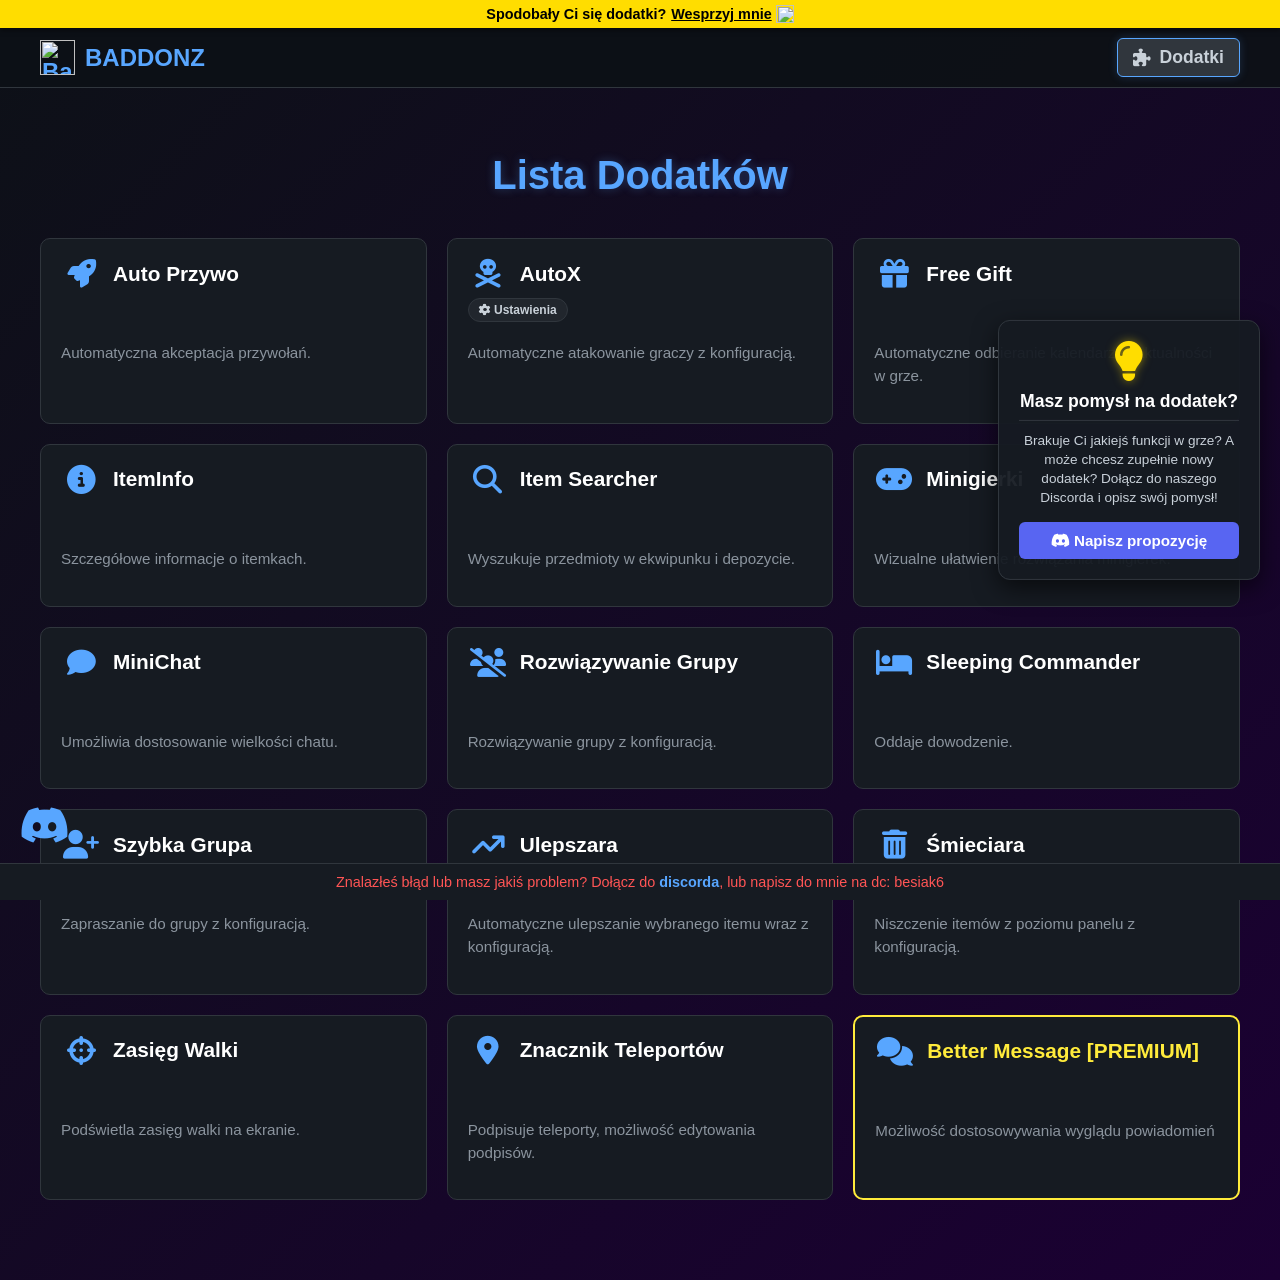
==== commit 4b06bdf6: "Update index.html" ====
--- a/dodatki/index.html
+++ b/dodatki/index.html
@@ -1,4 +1,3 @@
-<!DOCTYPE html>
 <html lang="pl">
 <head>
     <meta charset="UTF-8">
@@ -7,738 +6,92 @@
     <link rel="icon" type="image/png" href="https://i.imgur.com/OAtRFEw.png">
     <link rel="stylesheet" href="https://cdnjs.cloudflare.com/ajax/libs/font-awesome/6.5.1/css/all.min.css">
     <style>
-        html, body { background: linear-gradient(135deg, #0d1117, #1b0033); color: #c9d1d9; font-family: 'Segoe UI', sans-serif; margin: 0; min-height: 100vh; }
-        body { display: flex; flex-direction: column; align-items: center; overflow-x: hidden; position: relative; }
-
+        body { background: linear-gradient(135deg, #0d1117, #1b0033); color: #c9d1d9; font-family: 'Segoe UI', sans-serif; margin: 0; display: flex; flex-direction: column; align-items: center; min-height: 100vh; overflow-x: hidden; }
+        
         .top-banner { position: fixed; top: 0; left: 0; width: 100%; background-color: #FFDD00; color: #000; padding: 5px 0; font-weight: bold; font-size: 0.9em; z-index: 1001; text-align: center; box-shadow: 0 2px 5px rgba(0,0,0,0.5); display: flex; justify-content: center; align-items: center; gap: 5px; }
         .top-banner a { color: #000; text-decoration: underline; display: inline-flex; align-items: center; gap: 4px; }
         .top-banner img { height: 18px; width: auto; vertical-align: middle; }
-
+        
         .footer-banner { position: fixed; bottom: 0; left: 0; width: 100%; background-color: #161b22; color: #ff5555; padding: 10px 0; font-size: 0.9em; z-index: 1001; border-top: 1px solid #30363d; font-weight: 500; text-align: center; }
         .footer-banner a { color: #58a6ff; text-decoration: none; font-weight: bold; }
-
+        
         .navbar { position: fixed; top: 28px; left: 0; width: 100%; background: rgba(13, 17, 23, 0.95); border-bottom: 1px solid #30363d; display: flex; justify-content: space-between; align-items: center; padding: 10px 40px; box-sizing: border-box; z-index: 1000; }
         .nav-brand { display: flex; align-items: center; gap: 10px; font-size: 1.5em; font-weight: bold; color: #58a6ff; text-decoration: none; transition: 0.2s; }
         .nav-brand:hover { filter: brightness(1.2); }
         .nav-brand img { width: 35px; height: 35px; }
-
+        
         .nav-links { display: flex; gap: 15px; }
         .nav-links a { color: #c9d1d9; text-decoration: none; font-size: 1.1em; font-weight: 600; display: flex; align-items: center; gap: 8px; background: #30363d; padding: 8px 15px; border-radius: 6px; border: 1px solid #58a6ff; transition: 0.2s; box-shadow: 0 0 10px rgba(88,166,255,0.2); }
-
+        
         .discord-icon-fixed { position: fixed; bottom: 55px; left: 20px; z-index: 1000; transition: transform 0.2s; color: #58a6ff; font-size: 40px; text-decoration: none; }
         .discord-icon-fixed:hover { transform: scale(1.1); }
-
-        .idea-panel { position: fixed; right: 20px; top: 50%; transform: translateY(-50%); background: rgba(22, 27, 34, 0.95); border: 1px solid #30363d; border-radius: 12px; padding: 20px; width: 220px; text-align: center; box-shadow: 0 8px 24px rgba(0,0,0,0.6); z-index: 999; overflow: visible; }
+        
+        .idea-panel { position: fixed; right: 20px; top: 50%; transform: translateY(-50%); background: rgba(22, 27, 34, 0.95); border: 1px solid #30363d; border-radius: 12px; padding: 20px; width: 220px; text-align: center; box-shadow: 0 8px 24px rgba(0,0,0,0.6); z-index: 999; }
+        .idea-panel i.fa-lightbulb { font-size: 2.5em; color: #FFDD00; margin-bottom: 10px; text-shadow: 0 0 10px rgba(255, 221, 0, 0.5); }
         .idea-panel h3 { margin: 0 0 10px 0; font-size: 1.1em; color: #fff; border-bottom: 1px solid #30363d; padding-bottom: 8px; }
         .idea-panel p { font-size: 0.85em; color: #c9d1d9; margin: 0 0 15px 0; line-height: 1.4; }
         .idea-panel .dc-btn { display: inline-block; width: 100%; padding: 10px 0; background: #5865F2; color: white; text-decoration: none; border-radius: 6px; font-weight: bold; font-size: 0.95em; transition: 0.2s; }
         .idea-panel .dc-btn:hover { background: #4752C4; }
-
-        .idea-icon-zone { position: relative; height: 60px; margin-bottom: 6px; }
-
-        #lampIcon {
-            position: absolute; left: 50%; top: 0; transform: translate(-50%,-50%);
-            font-size: 2.5em; color: #FFDD00; text-shadow: 0 0 10px rgba(255, 221, 0, 0.5);
-            cursor: grab; z-index: 5; user-select: none; touch-action: none;
-        }
-        #lampIcon:active { cursor: grabbing; }
-
-        #keyIcon {
-            position: absolute; left: 50%; top: 12px; transform: translateX(-50%) scale(0) rotate(0deg);
-            font-size: 1.8em; color: #ffcc66; z-index: 4; user-select: none;
-            transition: transform 0.35s cubic-bezier(.34,1.56,.64,1);
-            filter: drop-shadow(0 0 6px rgba(255,204,102,0.6));
-        }
-        #keyIcon.revealed { transform: translateX(-50%) scale(1) rotate(-15deg); cursor: pointer; }
-        #keyIcon.revealed:hover { transform: translateX(-50%) scale(1.15) rotate(-15deg); }
-        #keyIcon.picked { display: none; }
-
-        #cursorKey {
-            position: fixed; pointer-events: none; z-index: 99999; font-size: 1.6em; color: #ffcc66;
-            display: none; transform: translate(-50%,-50%) rotate(-20deg);
-            filter: drop-shadow(0 0 6px rgba(255,204,102,0.8));
-        }
-
+        
         .content { padding: 120px 20px 80px 20px; z-index: 10; width: 100%; max-width: 1200px; text-align: center; }
         .content h2 { color: #58a6ff; font-size: 2.5em; margin-bottom: 40px; text-shadow: 0 0 10px rgba(88, 166, 255, 0.3); }
-
+        
         .addons-grid { display: grid; grid-template-columns: repeat(auto-fit, minmax(320px, 1fr)); gap: 20px; text-align: left; }
         .addon-box { background: #161b22; border: 1px solid #30363d; border-radius: 10px; padding: 20px; display: flex; flex-direction: column; transition: transform 0.2s, border-color 0.2s; position: relative; }
         .addon-box:hover { transform: translateY(-5px); border-color: #58a6ff; box-shadow: 0 8px 24px rgba(0,0,0,0.4); }
-
+        
         .addon-header { display: flex; align-items: center; gap: 12px; margin-bottom: 10px; }
         .addon-icon { font-size: 1.8em; color: #58a6ff; width: 40px; text-align: center; }
         .addon-title { margin: 0; color: #fff; font-size: 1.3em; }
         .addon-desc { color: #8b949e; font-size: 0.95em; line-height: 1.5; margin-bottom: 15px; flex-grow: 1; }
         .addon-tags { display: flex; gap: 8px; margin-bottom: 5px; flex-wrap: wrap; min-height: 24px; }
         .tag { background: #21262d; border: 1px solid #30363d; color: #c9d1d9; font-size: 0.75em; padding: 4px 10px; border-radius: 20px; font-weight: bold; }
-
-        /* ---- ItemInfo "sejf" ---- */
-        #itemInfoAddon { perspective: 900px; }
-        #itemInfoAddon.unlockable .addon-icon { cursor: pointer; }
-        #itemInfoAddon.unlockable .addon-icon:hover { color: #ffcc66; text-shadow: 0 0 10px rgba(255,204,102,0.7); }
-        #itemInfoAddon .safe-inner {
-            position: absolute; inset: 0; background: radial-gradient(circle at 50% 40%, #14181f, #05070a); border-radius: 10px;
-            display: flex; align-items: center; justify-content: center; flex-direction: column;
-            opacity: 0; pointer-events: none; transition: opacity 0.3s;
-        }
-        #itemInfoAddon.opened .safe-inner { opacity: 1; pointer-events: auto; }
-        #itemInfoAddon.opening .addon-header, #itemInfoAddon.opening .addon-desc, #itemInfoAddon.opening .addon-tags,
-        #itemInfoAddon.opened .addon-header, #itemInfoAddon.opened .addon-desc, #itemInfoAddon.opened .addon-tags { opacity: 0; transition: opacity 0.2s; }
-        #itemInfoAddon .safe-door {
-            position: absolute; inset: 0; background: linear-gradient(135deg,#2b3038,#1a1e24); border-radius: 10px;
-            border: 3px solid #454b54; transform-origin: left center; transition: transform 0.65s cubic-bezier(.55,0,.35,1);
-            display: flex; align-items: center; justify-content: center; z-index: 3;
-            opacity: 0; pointer-events: none;
-            box-shadow: inset 0 0 20px rgba(0,0,0,0.6);
-        }
-        #itemInfoAddon.opening .safe-door,
-        #itemInfoAddon.opened .safe-door { opacity: 1; pointer-events: auto; }
-        #itemInfoAddon.opened .safe-door { transform: rotateY(-115deg); }
-        #itemInfoAddon .safe-door .dial { width: 46px; height: 46px; border-radius: 50%; border: 4px solid #6b7280; display:flex; align-items:center; justify-content:center; box-shadow: 0 0 10px rgba(0,0,0,0.6); }
-        #itemInfoAddon .safe-door .dial i { color: #6b7280; font-size: 1.1em; }
-        #weaponsRow { display: flex; gap: 18px; }
-        .weapon-pick { font-size: 2.6em; color: #ffb347; cursor: pointer; text-shadow: 0 0 15px rgba(255,179,71,0.6); transition: transform 0.15s; }
-        .weapon-pick:hover { transform: scale(1.15); color: #ffd280; }
-        #itemInfoAddon .safe-inner > span { display:block; font-size:0.8em; color:#8b949e; margin-top:10px; }
-
-        /* ---- Uszkodzenia ---- */
-        .destructible { position: relative; }
-        .crack-layer { position: absolute; inset: 0; pointer-events: none; z-index: 5; opacity: 0; transition: opacity 0.1s; border-radius: inherit; overflow: hidden; }
-        .crack-layer.show { opacity: 1; }
-        .crack-layer svg { width: 100%; height: 100%; }
-        .destructible.dmg { animation: hitFlash 0.15s; }
-        @keyframes hitFlash { 0%{ filter:brightness(3) saturate(0) hue-rotate(-20deg);} 100%{ filter:none; } }
-        .scorch { position: fixed; z-index: 4; pointer-events: none; border-radius: 50%; background: radial-gradient(circle, rgba(10,8,6,0.85) 0%, rgba(10,8,6,0.5) 45%, transparent 75%); }
-
-        /* ---- Tryb FPS ---- */
-        body.cs-mode, body.cs-mode * { cursor: none !important; }
-        body.cs-mode, body.cs-mode * {
-            user-select: none !important; -webkit-user-select: none !important;
-            -moz-user-select: none !important; -ms-user-select: none !important;
-        }
-        body.cs-mode a, body.cs-mode button, body.cs-mode input, body.cs-mode label {
-            pointer-events: none !important;
-        }
-
-        #crosshair { position: fixed; width: 40px; height: 40px; z-index: 999999; pointer-events: none; display: none; transform: translate(-50%,-50%); }
-        #crosshair .bar { position: absolute; background: #e7e7e7; box-shadow: 0 0 3px rgba(0,0,0,0.9); }
-        #crosshair .bar.top { left: 50%; top: 3px; width: 2px; height: 10px; transform: translateX(-50%); }
-        #crosshair .bar.bottom { left: 50%; bottom: 3px; width: 2px; height: 10px; transform: translateX(-50%); }
-        #crosshair .bar.left { top: 50%; left: 3px; height: 2px; width: 10px; transform: translateY(-50%); }
-        #crosshair .bar.right { top: 50%; right: 3px; height: 2px; width: 10px; transform: translateY(-50%); }
-        #crosshair .dot { position: absolute; left: 50%; top: 50%; width: 3px; height: 3px; background: #e7e7e7; border-radius: 50%; transform: translate(-50%,-50%); }
-        #crosshair.shot .bar { background: #ff3232; }
-
-        #hitmarker { position: fixed; width: 34px; height: 34px; z-index: 999999; pointer-events: none; display:none; transform: translate(-50%,-50%); }
-        #hitmarker svg { width: 100%; height: 100%; }
-        #hitmarker.show { animation: hitmarkerPop 0.25s ease-out forwards; }
-        @keyframes hitmarkerPop { 0%{ opacity:1; transform: translate(-50%,-50%) scale(0.6);} 60%{opacity:1; transform: translate(-50%,-50%) scale(1.2);} 100%{ opacity:0; transform: translate(-50%,-50%) scale(1.4);} }
-
-        #gunHud { position: fixed; bottom: -30px; right: 10px; z-index: 999998; display: none; transition: transform 0.045s ease-out; width: 380px; height: 280px; pointer-events: none; }
-        #gunHud svg { width: 100%; height: 100%; filter: drop-shadow(0 10px 14px rgba(0,0,0,0.65)); }
-        #gunHud.idle { animation: gunBob 2.4s ease-in-out infinite; }
-        #gunHud.recoil { transform: translate(10px, 40px) rotate(-7deg) !important; }
-        @keyframes gunBob { 0%,100%{ transform: translateY(0);} 50%{ transform: translateY(-10px);} }
-
-        #muzzleFlash { position: fixed; z-index: 999998; width: 110px; height: 110px; pointer-events:none; display:none; transform: translate(-50%,-50%); }
-        #muzzleFlash.show { animation: flashPop 0.09s ease-out forwards; }
-        @keyframes flashPop { 0%{ opacity:1; transform: translate(-50%,-50%) scale(0.35) rotate(0deg);} 100%{ opacity:0; transform: translate(-50%,-50%) scale(1.5) rotate(25deg);} }
-
-        .csHint {
-            position: fixed; top: 90px; left: 50%; transform: translateX(-50%); z-index: 999997;
-            background: rgba(0,0,0,0.75); color: #ff8080; padding: 10px 20px; border-radius: 8px;
-            font-size: 0.95em; display: none; text-align:center; border: 1px solid rgba(255,80,80,0.35);
-            font-weight: 600;
-        }
-
-        .bullet-hole { position: fixed; z-index: 998; pointer-events: none; transform: translate(-50%,-50%) rotate(var(--r,0deg)); }
-        .bullet-hole svg { width: 36px; height: 36px; }
-
-        .smoke-puff {
-            position: fixed; z-index: 997; pointer-events: none; width: 26px; height: 26px; border-radius: 50%;
-            background: radial-gradient(circle, rgba(120,120,120,0.6), rgba(120,120,120,0) 70%);
-            transform: translate(-50%,-50%); animation: smokeRise 0.8s ease-out forwards;
-        }
-        @keyframes smokeRise { 0%{ opacity:0.75; transform: translate(-50%,-50%) scale(0.5);} 100%{ opacity:0; transform: translate(-50%,-80%) scale(2.4);} }
-
-        .spark { position: fixed; z-index: 998; pointer-events: none; width: 3px; height: 12px; background: linear-gradient(#fff5c2,#ff9d2e); border-radius: 2px; transform-origin: center bottom; }
-        .spark.anim { animation: sparkFly 0.35s ease-out forwards; }
-        @keyframes sparkFly { 0%{ opacity:1; transform: translate(0,0) scaleY(1);} 100%{ opacity:0; transform: translate(var(--sx), var(--sy)) scaleY(0.4);} }
-
-        .shard { position: fixed; background: #21262d; border: 1px solid #30363d; z-index: 996; pointer-events: none; box-shadow: 0 4px 10px rgba(0,0,0,0.5); }
-        .rubble { position: fixed; z-index: 5; pointer-events: none; background: #2a2f38; border: 1px solid #3a4149; border-radius: 2px; opacity: 0.9; }
-
-        body.shaking { animation: bigShake 0.24s ease-in-out; }
-        @keyframes bigShake {
-            0%,100% { transform: translate(0,0) rotate(0) scale(1); }
-            15% { transform: translate(-8px,5px) rotate(-0.6deg) scale(1.005); }
-            35% { transform: translate(8px,-5px) rotate(0.6deg) scale(1.005); }
-            55% { transform: translate(-6px,-4px) rotate(-0.3deg); }
-            75% { transform: translate(6px,4px) rotate(0.3deg); }
-        }
-
-        #dmgFlash { position: fixed; inset: 0; z-index: 999996; pointer-events: none; background: radial-gradient(ellipse at center, transparent 40%, rgba(255,0,0,0.35) 100%); opacity: 0; display:none; }
-        #dmgFlash.show { animation: dmgFlashAnim 0.28s ease-out; }
-        @keyframes dmgFlashAnim { 0%{opacity:0.9;} 100%{opacity:0;} }
-
-        #vignette { position: fixed; inset: 0; z-index: 999995; pointer-events: none; box-shadow: inset 0 0 200px 50px rgba(0,0,0,0.6); opacity: 0; display:none; }
-
-        #comboText {
-            position: fixed; top: 40%; left: 50%; transform: translate(-50%,-50%) scale(0.7); z-index: 999997;
-            font-size: 3em; font-weight: 900; color: #ff5555; text-shadow: 0 0 20px rgba(255,80,80,0.8), 0 0 4px #000;
-            opacity: 0; pointer-events: none; letter-spacing: 2px;
-        }
-        #comboText.pop { animation: comboPop 0.5s ease-out forwards; }
-        @keyframes comboPop { 0%{ opacity:0; transform: translate(-50%,-50%) scale(0.5) rotate(-8deg);} 30%{ opacity:1; transform: translate(-50%,-50%) scale(1.2) rotate(4deg);} 100%{ opacity:0; transform: translate(-50%,-60%) scale(1) rotate(0deg);} }
-
-        #endScreen {
-            position: fixed; inset: 0; background: radial-gradient(circle at 50% 30%, #2a0505, #000 75%);
-            z-index: 9999999; display: none; align-items: center; justify-content: center; flex-direction: column;
-            text-align: center; padding: 20px; box-sizing: border-box;
-        }
-        #endScreen.show { display: flex; animation: fadeIn 0.6s ease; }
-        @keyframes fadeIn { from{opacity:0;} to{opacity:1;} }
-        #endScreen img { width: 140px; margin-bottom: 20px; filter: drop-shadow(0 0 20px #ff5555); }
-        #endScreen h1 { color: #fff; font-size: 1.9em; margin: 0 0 10px 0; }
-        #endScreen p.stats { color: #ff9d9d; font-size: 1em; margin: 0 0 25px 0; letter-spacing: 1px; }
-        #endScreen a.supp {
-            background: #FFDD00; color: #000; padding: 14px 32px; border-radius: 8px;
-            font-weight: bold; text-decoration: none; font-size: 1.1em; transition: 0.2s;
-        }
-        #endScreen a.supp:hover { transform: scale(1.06); box-shadow: 0 0 25px rgba(255,221,0,0.5); }
-
-        #hud {
-            position: fixed; top: 140px; right: 20px; z-index: 999997; color: #ff9090;
-            font-size: 0.85em; background: rgba(0,0,0,0.65); padding: 8px 14px; border-radius: 6px;
-            display: none; font-weight: 700; letter-spacing: 0.5px; text-align: right; line-height: 1.6;
-        }
-        #hud span.big { font-size: 1.3em; color: #fff; }
     </style>
 </head>
 <body>
     <div class="top-banner">Spodobały Ci się dodatki? <a href="https://suppi.pl/besiak" target="_blank">Wesprzyj mnie <img src="https://i.imgur.com/syTg29C.png" alt="Dzik"></a></div>
-
-    <nav class="navbar destructible" data-hp="5">
+    
+    <nav class="navbar">
         <a href="/" class="nav-brand"><img src="https://i.imgur.com/OAtRFEw.png" alt="Baddonz Logo">BADDONZ</a>
         <div class="nav-links"><a href="/dodatki"><i class="fas fa-puzzle-piece"></i> Dodatki</a></div>
-        <div class="crack-layer"></div>
     </nav>
 
     <div class="content">
         <h2>Lista Dodatków</h2>
         <div class="addons-grid" id="addons-container">
-            <div class="addon-box destructible" data-hp="4"><div class="addon-header"><div class="addon-icon"><i class="fas fa-rocket"></i></div><h3 class="addon-title">Auto Przywo</h3></div><div class="addon-tags"></div><p class="addon-desc">Automatyczna akceptacja przywołań.</p><div class="crack-layer"></div></div>
-            <div class="addon-box destructible" data-hp="4"><div class="addon-header"><div class="addon-icon"><i class="fas fa-skull-crossbones"></i></div><h3 class="addon-title">AutoX</h3></div><div class="addon-tags"><span class="tag"><i class="fas fa-cog"></i> Ustawienia</span></div><p class="addon-desc">Automatyczne atakowanie graczy z konfiguracją.</p><div class="crack-layer"></div></div>
-            <div class="addon-box destructible" data-hp="4"><div class="addon-header"><div class="addon-icon"><i class="fas fa-gift"></i></div><h3 class="addon-title">Free Gift</h3></div><div class="addon-tags"></div><p class="addon-desc">Automatyczne odbieranie kalendarza i aktualności w grze.</p><div class="crack-layer"></div></div>
-
-            <div class="addon-box destructible" id="itemInfoAddon" data-hp="4">
-                <div class="addon-header"><div class="addon-icon"><i class="fas fa-circle-info"></i></div><h3 class="addon-title">ItemInfo</h3></div>
-                <div class="addon-tags"></div>
-                <p class="addon-desc">Szczegółowe informacje o itemkach.</p>
-                <div class="safe-door"><div class="dial"><i class="fas fa-lock"></i></div></div>
-                <div class="safe-inner">
-                    <div id="weaponsRow">
-                        <i class="fas fa-gun weapon-pick" data-weapon="ak" title="AK"></i>
-                        <i class="fas fa-crosshairs weapon-pick" data-weapon="pistol" title="Pistolet"></i>
-                    </div>
-                    <span>Wybierz broń</span>
-                </div>
-                <div class="crack-layer"></div>
-            </div>
-
-            <div class="addon-box destructible" data-hp="4"><div class="addon-header"><div class="addon-icon"><i class="fas fa-search"></i></div><h3 class="addon-title">Item Searcher</h3></div><div class="addon-tags"></div><p class="addon-desc">Wyszukuje przedmioty w ekwipunku i depozycie.</p><div class="crack-layer"></div></div>
-            <div class="addon-box destructible" data-hp="4"><div class="addon-header"><div class="addon-icon"><i class="fas fa-gamepad"></i></div><h3 class="addon-title">Minigierki</h3></div><div class="addon-tags"></div><p class="addon-desc">Wizualne ułatwienie rozwiązania minigierek.</p><div class="crack-layer"></div></div>
-            <div class="addon-box destructible" data-hp="4"><div class="addon-header"><div class="addon-icon"><i class="fas fa-comment"></i></div><h3 class="addon-title">MiniChat</h3></div><div class="addon-tags"></div><p class="addon-desc">Umożliwia dostosowanie wielkości chatu.</p><div class="crack-layer"></div></div>
-            <div class="addon-box destructible" data-hp="4"><div class="addon-header"><div class="addon-icon"><i class="fas fa-users-slash"></i></div><h3 class="addon-title">Rozwiązywanie Grupy</h3></div><div class="addon-tags"></div><p class="addon-desc">Rozwiązywanie grupy z konfiguracją.</p><div class="crack-layer"></div></div>
-            <div class="addon-box destructible" data-hp="4"><div class="addon-header"><div class="addon-icon"><i class="fas fa-bed"></i></div><h3 class="addon-title">Sleeping Commander</h3></div><div class="addon-tags"></div><p class="addon-desc">Oddaje dowodzenie.</p><div class="crack-layer"></div></div>
-            <div class="addon-box destructible" data-hp="4"><div class="addon-header"><div class="addon-icon"><i class="fas fa-user-plus"></i></div><h3 class="addon-title">Szybka Grupa</h3></div><div class="addon-tags"></div><p class="addon-desc">Zapraszanie do grupy z konfiguracją.</p><div class="crack-layer"></div></div>
-            <div class="addon-box destructible" data-hp="4"><div class="addon-header"><div class="addon-icon"><i class="fas fa-arrow-trend-up"></i></div><h3 class="addon-title">Ulepszara</h3></div><div class="addon-tags"><span class="tag"><i class="fas fa-cog"></i> Ustawienia</span></div><p class="addon-desc">Automatyczne ulepszanie wybranego itemu wraz z konfiguracją.</p><div class="crack-layer"></div></div>
-            <div class="addon-box destructible" data-hp="4"><div class="addon-header"><div class="addon-icon"><i class="fas fa-trash-can"></i></div><h3 class="addon-title">Śmieciara</h3></div><div class="addon-tags"><span class="tag"><i class="fas fa-cog"></i> Ustawienia</span></div><p class="addon-desc">Niszczenie itemów z poziomu panelu z konfiguracją.</p><div class="crack-layer"></div></div>
-            <div class="addon-box destructible" data-hp="4"><div class="addon-header"><div class="addon-icon"><i class="fas fa-crosshairs"></i></div><h3 class="addon-title">Zasięg Walki</h3></div><div class="addon-tags"></div><p class="addon-desc">Podświetla zasięg walki na ekranie.</p><div class="crack-layer"></div></div>
-            <div class="addon-box destructible" data-hp="4"><div class="addon-header"><div class="addon-icon"><i class="fas fa-map-marker-alt"></i></div><h3 class="addon-title">Znacznik Teleportów</h3></div><div class="addon-tags"></div><p class="addon-desc">Podpisuje teleporty, możliwość edytowania podpisów.</p><div class="crack-layer"></div></div>
-            <div class="addon-box destructible" data-hp="4" style="border: 2px solid #ffeb3b;">
+            <div class="addon-box"><div class="addon-header"><div class="addon-icon"><i class="fas fa-rocket"></i></div><h3 class="addon-title">Auto Przywo</h3></div><div class="addon-tags"></div><p class="addon-desc">Automatyczna akceptacja przywołań.</p></div>
+            <div class="addon-box"><div class="addon-header"><div class="addon-icon"><i class="fas fa-skull-crossbones"></i></div><h3 class="addon-title">AutoX</h3></div><div class="addon-tags"><span class="tag"><i class="fas fa-cog"></i> Ustawienia</span></div><p class="addon-desc">Automatyczne atakowanie graczy z konfiguracją.</p></div>
+            <div class="addon-box"><div class="addon-header"><div class="addon-icon"><i class="fas fa-gift"></i></div><h3 class="addon-title">Free Gift</h3></div><div class="addon-tags"></div><p class="addon-desc">Automatyczne odbieranie kalendarza i aktualności w grze.</p></div>
+            <div class="addon-box"><div class="addon-header"><div class="addon-icon"><i class="fas fa-circle-info"></i></div><h3 class="addon-title">ItemInfo</h3></div><div class="addon-tags"></div><p class="addon-desc">Szczegółowe informacje o itemkach.</p></div>
+            <div class="addon-box"><div class="addon-header"><div class="addon-icon"><i class="fas fa-search"></i></div><h3 class="addon-title">Item Searcher</h3></div><div class="addon-tags"></div><p class="addon-desc">Wyszukuje przedmioty w ekwipunku i depozycie.</p></div>
+            <div class="addon-box"><div class="addon-header"><div class="addon-icon"><i class="fas fa-gamepad"></i></div><h3 class="addon-title">Minigierki</h3></div><div class="addon-tags"></div><p class="addon-desc">Wizualne ułatwienie rozwiązania minigierek.</p></div>
+            <div class="addon-box"><div class="addon-header"><div class="addon-icon"><i class="fas fa-comment"></i></div><h3 class="addon-title">MiniChat</h3></div><div class="addon-tags"></div><p class="addon-desc">Umożliwia dostosowanie wielkości chatu.</p></div>
+            <div class="addon-box"><div class="addon-header"><div class="addon-icon"><i class="fas fa-users-slash"></i></div><h3 class="addon-title">Rozwiązywanie Grupy</h3></div><div class="addon-tags"></div><p class="addon-desc">Rozwiązywanie grupy z konfiguracją.</p></div>
+            <div class="addon-box"><div class="addon-header"><div class="addon-icon"><i class="fas fa-bed"></i></div><h3 class="addon-title">Sleeping Commander</h3></div><div class="addon-tags"></div><p class="addon-desc">Oddaje dowodzenie.</p></div>
+            <div class="addon-box"><div class="addon-header"><div class="addon-icon"><i class="fas fa-user-plus"></i></div><h3 class="addon-title">Szybka Grupa</h3></div><div class="addon-tags"></div><p class="addon-desc">Zapraszanie do grupy z konfiguracją.</p></div>
+            <div class="addon-box"><div class="addon-header"><div class="addon-icon"><i class="fas fa-arrow-trend-up"></i></div><h3 class="addon-title">Ulepszara</h3></div><div class="addon-tags"><span class="tag"><i class="fas fa-cog"></i> Ustawienia</span></div><p class="addon-desc">Automatyczne ulepszanie wybranego itemu wraz z konfiguracją.</p></div>
+            <div class="addon-box"><div class="addon-header"><div class="addon-icon"><i class="fas fa-trash-can"></i></div><h3 class="addon-title">Śmieciara</h3></div><div class="addon-tags"><span class="tag"><i class="fas fa-cog"></i> Ustawienia</span></div><p class="addon-desc">Niszczenie itemów z poziomu panelu z konfiguracją.</p></div>
+            <div class="addon-box"><div class="addon-header"><div class="addon-icon"><i class="fas fa-crosshairs"></i></div><h3 class="addon-title">Zasięg Walki</h3></div><div class="addon-tags"></div><p class="addon-desc">Podświetla zasięg walki na ekranie.</p></div>
+            <div class="addon-box"><div class="addon-header"><div class="addon-icon"><i class="fas fa-map-marker-alt"></i></div><h3 class="addon-title">Znacznik Teleportów</h3></div><div class="addon-tags"></div><p class="addon-desc">Podpisuje teleporty, możliwość edytowania podpisów.</p></div>
+            <div class="addon-box" style="border: 2px solid #ffeb3b;">
                 <div class="addon-header">
                     <div class="addon-icon"><i class="fas fa-comments"></i></div>
                     <h3 class="addon-title" style="color: #ffeb3b;">Better Message [PREMIUM]</h3>
                 </div>
                 <div class="addon-tags"></div>
                 <p class="addon-desc">Możliwość dostosowywania wyglądu powiadomień</p>
-                <div class="crack-layer"></div>
             </div>
         </div>
     </div>
 
-    <div class="idea-panel destructible" data-hp="6">
-        <div class="idea-icon-zone">
-            <i class="fa-solid fa-lightbulb" id="lampIcon"></i>
-            <i class="fa-solid fa-key" id="keyIcon"></i>
-        </div>
+    <div class="idea-panel">
+        <i class="fa-solid fa-lightbulb"></i>
         <h3>Masz pomysł na dodatek?</h3>
         <p>Brakuje Ci jakiejś funkcji w grze? A może chcesz zupełnie nowy dodatek? Dołącz do naszego Discorda i opisz swój pomysł!</p>
         <a href="https://discord.gg/rJeNVHr49f" target="_blank" class="dc-btn"><i class="fab fa-discord"></i> Napisz propozycję</a>
-        <div class="crack-layer"></div>
     </div>
 
-    <a href="https://discord.gg/rJeNVHr49f" target="_blank" class="discord-icon-fixed destructible" data-hp="2"><i class="fab fa-discord"></i><div class="crack-layer"></div></a>
-    <div class="footer-banner destructible" data-hp="5">Znalazłeś błąd lub masz jakiś problem? Dołącz do <a href="https://discord.gg/rJeNVHr49f" target="_blank">discorda</a>, lub napisz do mnie na dc: besiak6<div class="crack-layer"></div></div>
-
-    <i class="fas fa-key" id="cursorKey"></i>
-
-    <div id="crosshair"><div class="bar top"></div><div class="bar bottom"></div><div class="bar left"></div><div class="bar right"></div><div class="dot"></div></div>
-    <div id="hitmarker"><svg viewBox="0 0 34 34"><g stroke="#ff3232" stroke-width="3.5" stroke-linecap="round"><line x1="4" y1="4" x2="13" y2="13"/><line x1="30" y1="4" x2="21" y2="13"/><line x1="4" y1="30" x2="13" y2="21"/><line x1="30" y1="30" x2="21" y2="21"/></g></svg></div>
-    <div id="muzzleFlash"><svg viewBox="0 0 90 90"><polygon points="45,2 55,35 88,45 55,55 45,88 35,55 2,45 35,35" fill="#ffd27a"/><polygon points="45,15 50,40 75,45 50,50 45,75 40,50 15,45 40,40" fill="#fff3d0"/></svg></div>
-
-    <div id="gunHud">
-        <svg viewBox="0 0 340 260" xmlns="http://www.w3.org/2000/svg" id="gunSvg">
-            <g id="handGroup">
-                <path d="M120 260 L110 190 Q108 160 140 150 L210 140 L230 175 L200 200 L190 260 Z" fill="#c98a5e"/>
-                <path d="M150 175 L200 165 L215 190 L165 200 Z" fill="#b57a4f"/>
-            </g>
-            <g id="akGroup">
-                <rect x="150" y="120" width="170" height="26" rx="4" fill="#3b2a1d"/>
-                <rect x="150" y="120" width="170" height="8" rx="3" fill="#55402c"/>
-                <rect x="300" y="105" width="18" height="55" rx="3" fill="#2a2a2a"/>
-                <rect x="60" y="150" width="95" height="20" rx="4" fill="#7a5230"/>
-                <path d="M60 170 L45 225 L65 225 L80 172 Z" fill="#5c3d20"/>
-                <rect x="180" y="95" width="14" height="30" fill="#1c1c1c"/>
-                <rect x="120" y="112" width="34" height="14" rx="2" fill="#2a2a2a"/>
-                <circle cx="318" cy="118" r="6" fill="#111"/>
-            </g>
-            <g id="pistolGroup" style="display:none;">
-                <rect x="170" y="130" width="110" height="20" rx="4" fill="#2b2b2b"/>
-                <rect x="270" y="126" width="20" height="10" fill="#111"/>
-                <path d="M190 150 L200 210 L225 210 L225 150 Z" fill="#1c1c1c"/>
-                <rect x="205" y="120" width="30" height="12" rx="2" fill="#3a3a3a"/>
-            </g>
-        </svg>
-    </div>
-
-    <div class="csHint" id="csHint">Strzelaj klikając LPM — zniszcz całą stronę.</div>
-    <div id="hud">STREAK: <span class="big" id="streakVal">0</span><br>ZNISZCZONO: <span class="big" id="destroyedVal">0</span> / <span id="totalVal">0</span></div>
-    <div id="comboText"></div>
-    <div id="dmgFlash"></div>
-    <div id="vignette"></div>
-
-    <div id="endScreen">
-        <img src="https://i.imgur.com/syTg29C.png" alt="Dzik">
-        <h1>Strona zrównana z ziemią.</h1>
-        <p class="stats" id="finalStats"></p>
-        <a class="supp" href="https://suppi.pl/besiak" target="_blank">Wesprzyj mnie tutaj</a>
-    </div>
-
-<script>
-(function(){
-    "use strict";
-
-    /* ---------------- LAMPKA ---------------- */
-    const lamp = document.getElementById('lampIcon');
-    const key = document.getElementById('keyIcon');
-    const zone = lamp.parentElement;
-    let dragging = false;
-
-    function zoneBounds(){ return zone.getBoundingClientRect(); }
-    function setLampPos(x, y){
-        const b = zoneBounds();
-        const half = 20;
-        x = Math.max(half, Math.min(b.width - half, x));
-        y = Math.max(half, Math.min(b.height - half, y));
-        lamp.style.left = x + 'px';
-        lamp.style.top = y + 'px';
-    }
-    lamp.addEventListener('pointerdown', (e) => { dragging = true; lamp.setPointerCapture(e.pointerId); });
-    lamp.addEventListener('pointermove', (e) => {
-        if(!dragging) return;
-        const b = zoneBounds();
-        setLampPos(e.clientX - b.left, e.clientY - b.top);
-        if(!key.classList.contains('revealed')) key.classList.add('revealed');
-    });
-    lamp.addEventListener('pointerup', () => { dragging = false; });
-    lamp.addEventListener('pointercancel', () => { dragging = false; });
-
-    let hasKey = false;
-    key.addEventListener('click', (e) => {
-        if(!key.classList.contains('revealed') || hasKey) return;
-        hasKey = true;
-        key.classList.add('picked');
-        document.getElementById('cursorKey').style.display = 'block';
-        e.stopPropagation();
-    });
-    document.addEventListener('pointermove', (e) => {
-        if(hasKey){
-            const ck = document.getElementById('cursorKey');
-            ck.style.left = e.clientX + 'px';
-            ck.style.top = e.clientY + 'px';
-        }
-    });
-
-    /* ---------------- SEJF ---------------- */
-    const itemInfo = document.getElementById('itemInfoAddon');
-    itemInfo.classList.add('unlockable');
-    let safeOpened = false;
-
-    itemInfo.querySelector('.addon-icon').addEventListener('click', () => {
-        if(!hasKey || safeOpened) return;
-        safeOpened = true;
-        hasKey = false;
-        document.getElementById('cursorKey').style.display = 'none';
-        itemInfo.classList.add('opening');
-        setTimeout(() => { itemInfo.classList.add('opened'); }, 150);
-    });
-
-    document.querySelectorAll('.weapon-pick').forEach(el => {
-        el.addEventListener('click', (e) => {
-            e.stopPropagation();
-            enterCsMode(el.dataset.weapon);
-        });
-    });
-
-    /* ---------------- TRYB FPS ---------------- */
-    const crosshair = document.getElementById('crosshair');
-    const hitmarker = document.getElementById('hitmarker');
-    const muzzleFlash = document.getElementById('muzzleFlash');
-    const gunHud = document.getElementById('gunHud');
-    const csHint = document.getElementById('csHint');
-    const hud = document.getElementById('hud');
-    const dmgFlash = document.getElementById('dmgFlash');
-    const vignette = document.getElementById('vignette');
-    const comboText = document.getElementById('comboText');
-    let csActive = false;
-    let weapon = 'ak';
-
-    const destructibles = Array.from(document.querySelectorAll('.destructible'));
-    const totalCount = destructibles.length;
-    let destroyedCount = 0;
-    let streak = 0;
-    let lastKillTime = 0;
-
-    document.getElementById('totalVal').textContent = totalCount;
-
-    function enterCsMode(w){
-        if(csActive) return;
-        csActive = true;
-        weapon = w || 'ak';
-        document.getElementById('akGroup').style.display = weapon === 'ak' ? '' : 'none';
-        document.getElementById('pistolGroup').style.display = weapon === 'pistol' ? '' : 'none';
-
-        document.body.classList.add('cs-mode');
-        crosshair.style.display = 'block';
-        gunHud.style.display = 'block';
-        gunHud.classList.add('idle');
-        muzzleFlash.style.display = 'block';
-        hitmarker.style.display = 'block';
-        vignette.style.display = 'block';
-        vignette.style.opacity = '1';
-        csHint.style.display = 'block';
-        hud.style.display = 'block';
-        getCtx();
-        setTimeout(() => { csHint.style.display = 'none'; }, 4200);
-    }
-
-    function updateHud(){
-        document.getElementById('destroyedVal').textContent = destroyedCount;
-        document.getElementById('streakVal').textContent = streak;
-    }
-
-    document.addEventListener('pointermove', (e) => {
-        if(!csActive) return;
-        crosshair.style.left = e.clientX + 'px';
-        crosshair.style.top = e.clientY + 'px';
-    });
-
-    /* ---------------- DŹWIĘK ---------------- */
-    let actx = null;
-    function getCtx(){
-        if(!actx){ try{ actx = new (window.AudioContext || window.webkitAudioContext)(); }catch(e){ actx = null; } }
-        return actx;
-    }
-    function playGunshot(){
-        const ctx = getCtx(); if(!ctx) return;
-        try{
-            const now = ctx.currentTime;
-            const pitch = weapon === 'pistol' ? 1.35 : 1;
-            const bufferSize = Math.floor(ctx.sampleRate * 0.18);
-            const buffer = ctx.createBuffer(1, bufferSize, ctx.sampleRate);
-            const data = buffer.getChannelData(0);
-            for(let i=0;i<bufferSize;i++){
-                const decay = Math.pow(1 - i/bufferSize, 2.5);
-                data[i] = (Math.random()*2 - 1) * decay;
-            }
-            const noise = ctx.createBufferSource();
-            noise.buffer = buffer;
-            const bp = ctx.createBiquadFilter();
-            bp.type = 'bandpass';
-            bp.frequency.setValueAtTime(2200 * pitch, now);
-            bp.frequency.exponentialRampToValueAtTime(500 * pitch, now + 0.15);
-            bp.Q.value = 0.9;
-            const gain = ctx.createGain();
-            gain.gain.setValueAtTime(1, now);
-            gain.gain.exponentialRampToValueAtTime(0.01, now + 0.18);
-            noise.connect(bp).connect(gain).connect(ctx.destination);
-            noise.start(now);
-
-            const thump = ctx.createOscillator();
-            thump.type = 'triangle';
-            thump.frequency.setValueAtTime(140 * pitch, now);
-            thump.frequency.exponentialRampToValueAtTime(50 * pitch, now + 0.08);
-            const tg = ctx.createGain();
-            tg.gain.setValueAtTime(0.8, now);
-            tg.gain.exponentialRampToValueAtTime(0.001, now + 0.09);
-            thump.connect(tg).connect(ctx.destination);
-            thump.start(now);
-            thump.stop(now + 0.1);
-        }catch(err){}
-    }
-    function playExplosionBit(){
-        const ctx = getCtx(); if(!ctx) return;
-        try{
-            const now = ctx.currentTime;
-            const bufferSize = Math.floor(ctx.sampleRate * 0.35);
-            const buffer = ctx.createBuffer(1, bufferSize, ctx.sampleRate);
-            const data = buffer.getChannelData(0);
-            for(let i=0;i<bufferSize;i++){
-                const decay = Math.pow(1 - i/bufferSize, 1.8);
-                data[i] = (Math.random()*2 - 1) * decay;
-            }
-            const noise = ctx.createBufferSource();
-            noise.buffer = buffer;
-            const lp = ctx.createBiquadFilter();
-            lp.type = 'lowpass';
-            lp.frequency.setValueAtTime(1800, now);
-            lp.frequency.exponentialRampToValueAtTime(120, now + 0.3);
-            const gain = ctx.createGain();
-            gain.gain.setValueAtTime(0.9, now);
-            gain.gain.exponentialRampToValueAtTime(0.01, now + 0.35);
-            noise.connect(lp).connect(gain).connect(ctx.destination);
-            noise.start(now);
-        }catch(err){}
-    }
-
-    function spawnBulletHole(x, y){
-        const hole = document.createElement('div');
-        hole.className = 'bullet-hole';
-        hole.style.left = x + 'px';
-        hole.style.top = y + 'px';
-        hole.style.setProperty('--r', (Math.random()*360) + 'deg');
-        const r = 15 + Math.random()*5;
-        hole.innerHTML = '<svg viewBox="0 0 36 36"><circle cx="18" cy="18" r="'+r/2+'" fill="#050505" opacity="0.92"/>' +
-            [...Array(7)].map(() => {
-                const a = Math.random()*360;
-                const len = 9 + Math.random()*10;
-                const x2 = 18 + Math.cos(a*Math.PI/180)*len;
-                const y2 = 18 + Math.sin(a*Math.PI/180)*len;
-                return '<line x1="18" y1="18" x2="'+x2+'" y2="'+y2+'" stroke="#050505" stroke-width="1.6" opacity="0.75"/>';
-            }).join('') + '</svg>';
-        document.body.appendChild(hole);
-
-        const puff = document.createElement('div');
-        puff.className = 'smoke-puff';
-        puff.style.left = x + 'px';
-        puff.style.top = y + 'px';
-        document.body.appendChild(puff);
-        setTimeout(() => puff.remove(), 850);
-
-        for(let i=0;i<6;i++){
-            const s = document.createElement('div');
-            s.className = 'spark';
-            s.style.left = x + 'px';
-            s.style.top = y + 'px';
-            const ang = Math.random()*Math.PI*2;
-            const dist = 20 + Math.random()*35;
-            s.style.setProperty('--sx', Math.cos(ang)*dist + 'px');
-            s.style.setProperty('--sy', Math.sin(ang)*dist + 'px');
-            s.style.transform = 'rotate(' + (ang*180/Math.PI) + 'deg)';
-            document.body.appendChild(s);
-            requestAnimationFrame(() => s.classList.add('anim'));
-            setTimeout(() => s.remove(), 400);
-        }
-    }
-
-    function spawnMuzzleFlash(x, y){
-        muzzleFlash.style.left = x + 'px';
-        muzzleFlash.style.top = y + 'px';
-        muzzleFlash.classList.remove('show');
-        void muzzleFlash.offsetWidth;
-        muzzleFlash.classList.add('show');
-    }
-    function showHitmarker(x, y){
-        hitmarker.style.left = x + 'px';
-        hitmarker.style.top = y + 'px';
-        hitmarker.classList.remove('show');
-        void hitmarker.offsetWidth;
-        hitmarker.classList.add('show');
-    }
-    function showDmgFlash(){
-        dmgFlash.style.display = 'block';
-        dmgFlash.classList.remove('show');
-        void dmgFlash.offsetWidth;
-        dmgFlash.classList.add('show');
-    }
-
-    function drawCrack(el, stage){
-        const layer = el.querySelector(':scope > .crack-layer');
-        if(!layer) return;
-        const lines = [];
-        const count = 4 + stage*4;
-        for(let i=0;i<count;i++){
-            const x1 = 50 + (Math.random()*20-10);
-            const y1 = 50 + (Math.random()*20-10);
-            const ang = Math.random()*360;
-            const len = 22 + Math.random()*38;
-            const x2 = x1 + Math.cos(ang*Math.PI/180)*len;
-            const y2 = y1 + Math.sin(ang*Math.PI/180)*len;
-            lines.push('<line x1="'+x1+'%" y1="'+y1+'%" x2="'+x2+'%" y2="'+y2+'%" stroke="#000" stroke-width="1.6" opacity="0.8"/>');
-        }
-        layer.innerHTML = '<svg preserveAspectRatio="none" viewBox="0 0 100 100">' + lines.join('') + '</svg>';
-        layer.classList.add('show');
-    }
-
-    function scorchMark(rect){
-        const scorch = document.createElement('div');
-        scorch.className = 'scorch';
-        const size = Math.min(rect.width, rect.height) * 0.9;
-        scorch.style.width = size + 'px';
-        scorch.style.height = size + 'px';
-        scorch.style.left = (rect.left + rect.width/2 - size/2) + 'px';
-        scorch.style.top = (rect.top + rect.height/2 - size/2) + 'px';
-        document.body.appendChild(scorch);
-    }
-
-    function spawnRubble(rect, n){
-        for(let i=0;i<n;i++){
-            const r = document.createElement('div');
-            r.className = 'rubble';
-            const size = 4 + Math.random()*7;
-            r.style.width = size + 'px';
-            r.style.height = size + 'px';
-            const x = rect.left + Math.random()*rect.width;
-            r.style.left = x + 'px';
-            r.style.top = (rect.bottom - 4) + 'px';
-            r.style.transform = 'rotate(' + (Math.random()*90-45) + 'deg)';
-            document.body.appendChild(r);
-        }
-    }
-
-    function shatterElement(el){
-        const rect = el.getBoundingClientRect();
-        const cols = 5, rows = 4;
-        const w = rect.width / cols, h = rect.height / rows;
-        for(let r=0; r<rows; r++){
-            for(let c=0; c<cols; c++){
-                const shard = document.createElement('div');
-                shard.className = 'shard';
-                shard.style.left = (rect.left + c*w) + 'px';
-                shard.style.top = (rect.top + r*h) + 'px';
-                shard.style.width = w + 'px';
-                shard.style.height = h + 'px';
-                shard.style.transition = 'transform ' + (0.55 + Math.random()*0.35) + 's cubic-bezier(.2,.7,.3,1), opacity ' + (0.55 + Math.random()*0.35) + 's ease-in';
-                document.body.appendChild(shard);
-                requestAnimationFrame(() => {
-                    const dx = (c - (cols-1)/2) * 100 + (Math.random()*80-40);
-                    const dy = (r - (rows-1)/2) * 60 + 260 + Math.random()*160;
-                    const rot = (Math.random()*640 - 320);
-                    shard.style.transform = `translate(${dx}px, ${dy}px) rotate(${rot}deg)`;
-                    shard.style.opacity = '0';
-                });
-                setTimeout(() => shard.remove(), 1000);
-            }
-        }
-        scorchMark(rect);
-        spawnRubble(rect, 10);
-        el.style.visibility = 'hidden';
-        el.style.pointerEvents = 'none';
-    }
-
-    function showCombo(n){
-        if(n < 2) return;
-        comboText.textContent = 'x' + n + ' STREAK!';
-        comboText.classList.remove('pop');
-        void comboText.offsetWidth;
-        comboText.classList.add('pop');
-    }
-
-    function hitDestructible(el){
-        if(el.dataset.destroyed === '1') return;
-        const maxHp = parseInt(el.dataset.hp, 10);
-        let hp = (el.dataset.curHp !== undefined ? parseInt(el.dataset.curHp,10) : maxHp) - 1;
-        el.dataset.curHp = hp;
-
-        el.classList.remove('dmg');
-        void el.offsetWidth;
-        el.classList.add('dmg');
-
-        showHitmarker(lastShotX, lastShotY);
-        showDmgFlash();
-
-        if(hp <= 0){
-            el.dataset.destroyed = '1';
-            destroyedCount++;
-            const t = Date.now();
-            if(t - lastKillTime < 1400) streak++; else streak = 1;
-            lastKillTime = t;
-            showCombo(streak);
-            updateHud();
-            playExplosionBit();
-            shatterElement(el);
-            checkEnd();
-        } else {
-            const stage = Math.min(3, maxHp - hp);
-            drawCrack(el, stage);
-        }
-    }
-
-    function checkEnd(){
-        if(destroyedCount >= totalCount) setTimeout(triggerEnd, 500);
-    }
-
-    function triggerEnd(){
-        csActive = false;
-        document.body.classList.remove('cs-mode');
-        crosshair.style.display = 'none';
-        gunHud.style.display = 'none';
-        muzzleFlash.style.display = 'none';
-        hitmarker.style.display = 'none';
-        hud.style.display = 'none';
-        vignette.style.opacity = '0';
-        document.querySelectorAll('.bullet-hole, .rubble, .scorch').forEach(h => h.remove());
-        document.getElementById('finalStats').textContent = 'Zniszczono ' + destroyedCount + ' / ' + totalCount + ' elementów • najlepszy streak: ' + streak;
-        document.getElementById('endScreen').classList.add('show');
-    }
-
-    let lastShotX = 0, lastShotY = 0;
-
-    document.addEventListener('selectstart', (e) => { if(csActive) e.preventDefault(); });
-    document.addEventListener('mousedown', (e) => { if(csActive) e.preventDefault(); }, true);
-
-    document.addEventListener('click', (e) => {
-        if(!csActive) return;
-        e.preventDefault();
-        e.stopPropagation();
-        e.stopImmediatePropagation();
-        lastShotX = e.clientX; lastShotY = e.clientY;
-
-        playGunshot();
-        spawnBulletHole(e.clientX, e.clientY);
-        spawnMuzzleFlash(e.clientX - 40, e.clientY + 30);
-
-        gunHud.classList.remove('idle');
-        gunHud.classList.add('recoil');
-        setTimeout(() => { gunHud.classList.remove('recoil'); gunHud.classList.add('idle'); }, 90);
-
-        crosshair.classList.add('shot');
-        setTimeout(() => crosshair.classList.remove('shot'), 120);
-
-        document.body.classList.add('shaking');
-        setTimeout(() => document.body.classList.remove('shaking'), 240);
-
-        const target = document.elementFromPoint(e.clientX, e.clientY);
-        if(target){
-            const destructible = target.closest('.destructible');
-            if(destructible) hitDestructible(destructible);
-        }
-    }, true);
-
-})();
-</script>
+    <a href="https://discord.gg/rJeNVHr49f" target="_blank" class="discord-icon-fixed"><i class="fab fa-discord"></i></a>
+    <div class="footer-banner">Znalazłeś błąd lub masz jakiś problem? Dołącz do <a href="https://discord.gg/rJeNVHr49f" target="_blank">discorda</a>, lub napisz do mnie na dc: besiak6</div>
 </body>
-</html>
+</html> 
